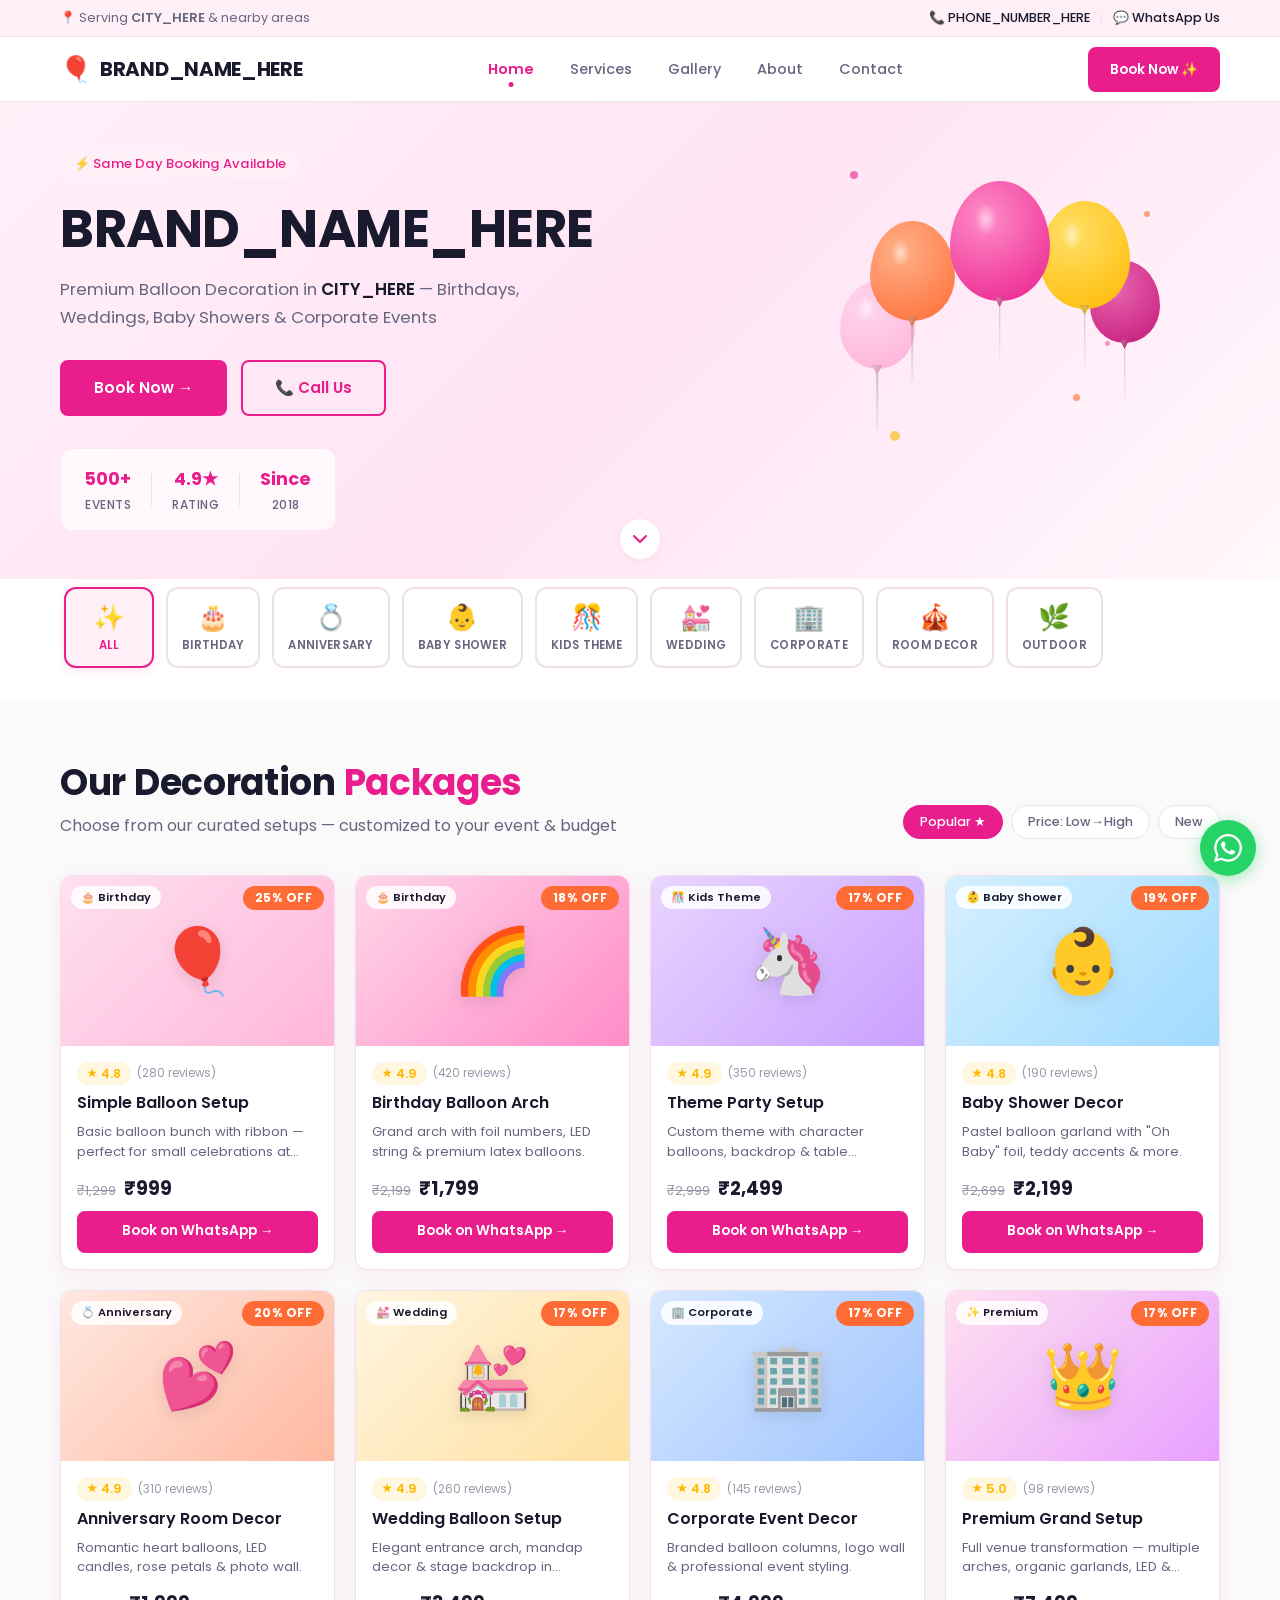
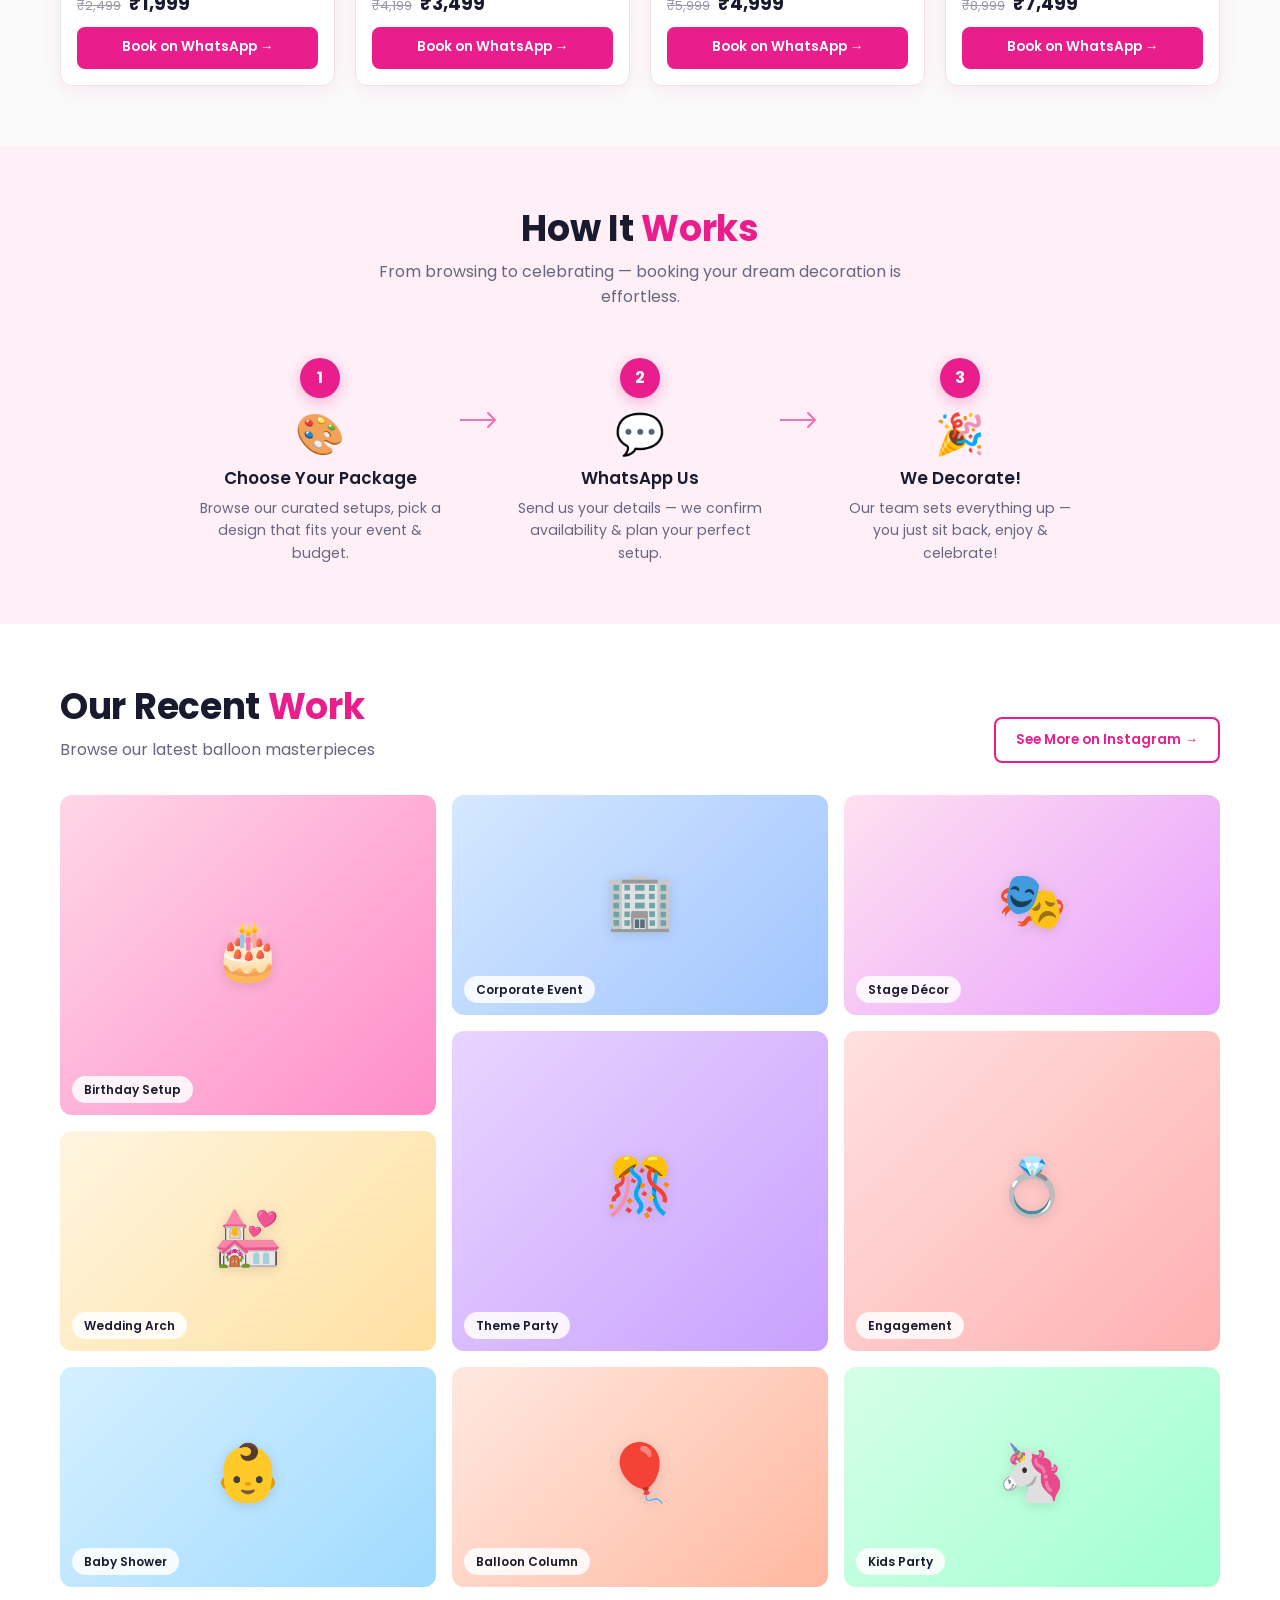
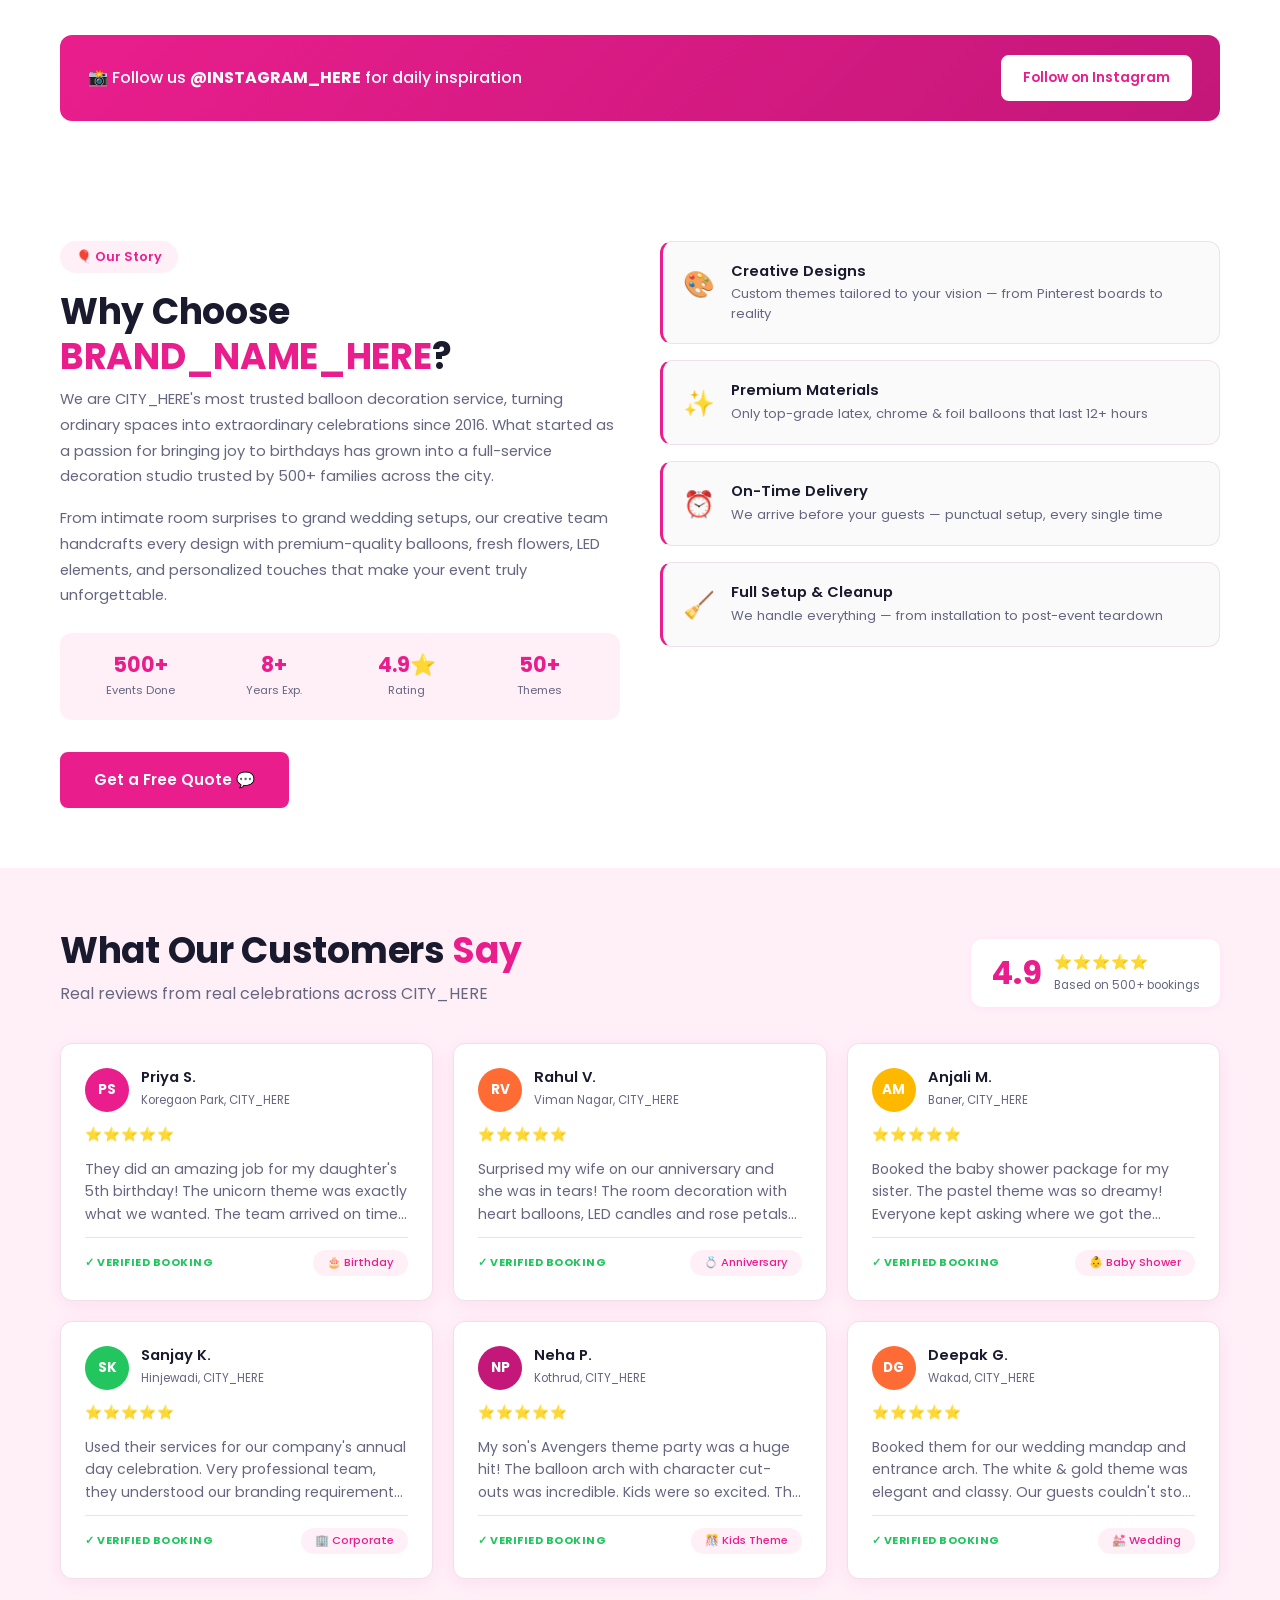
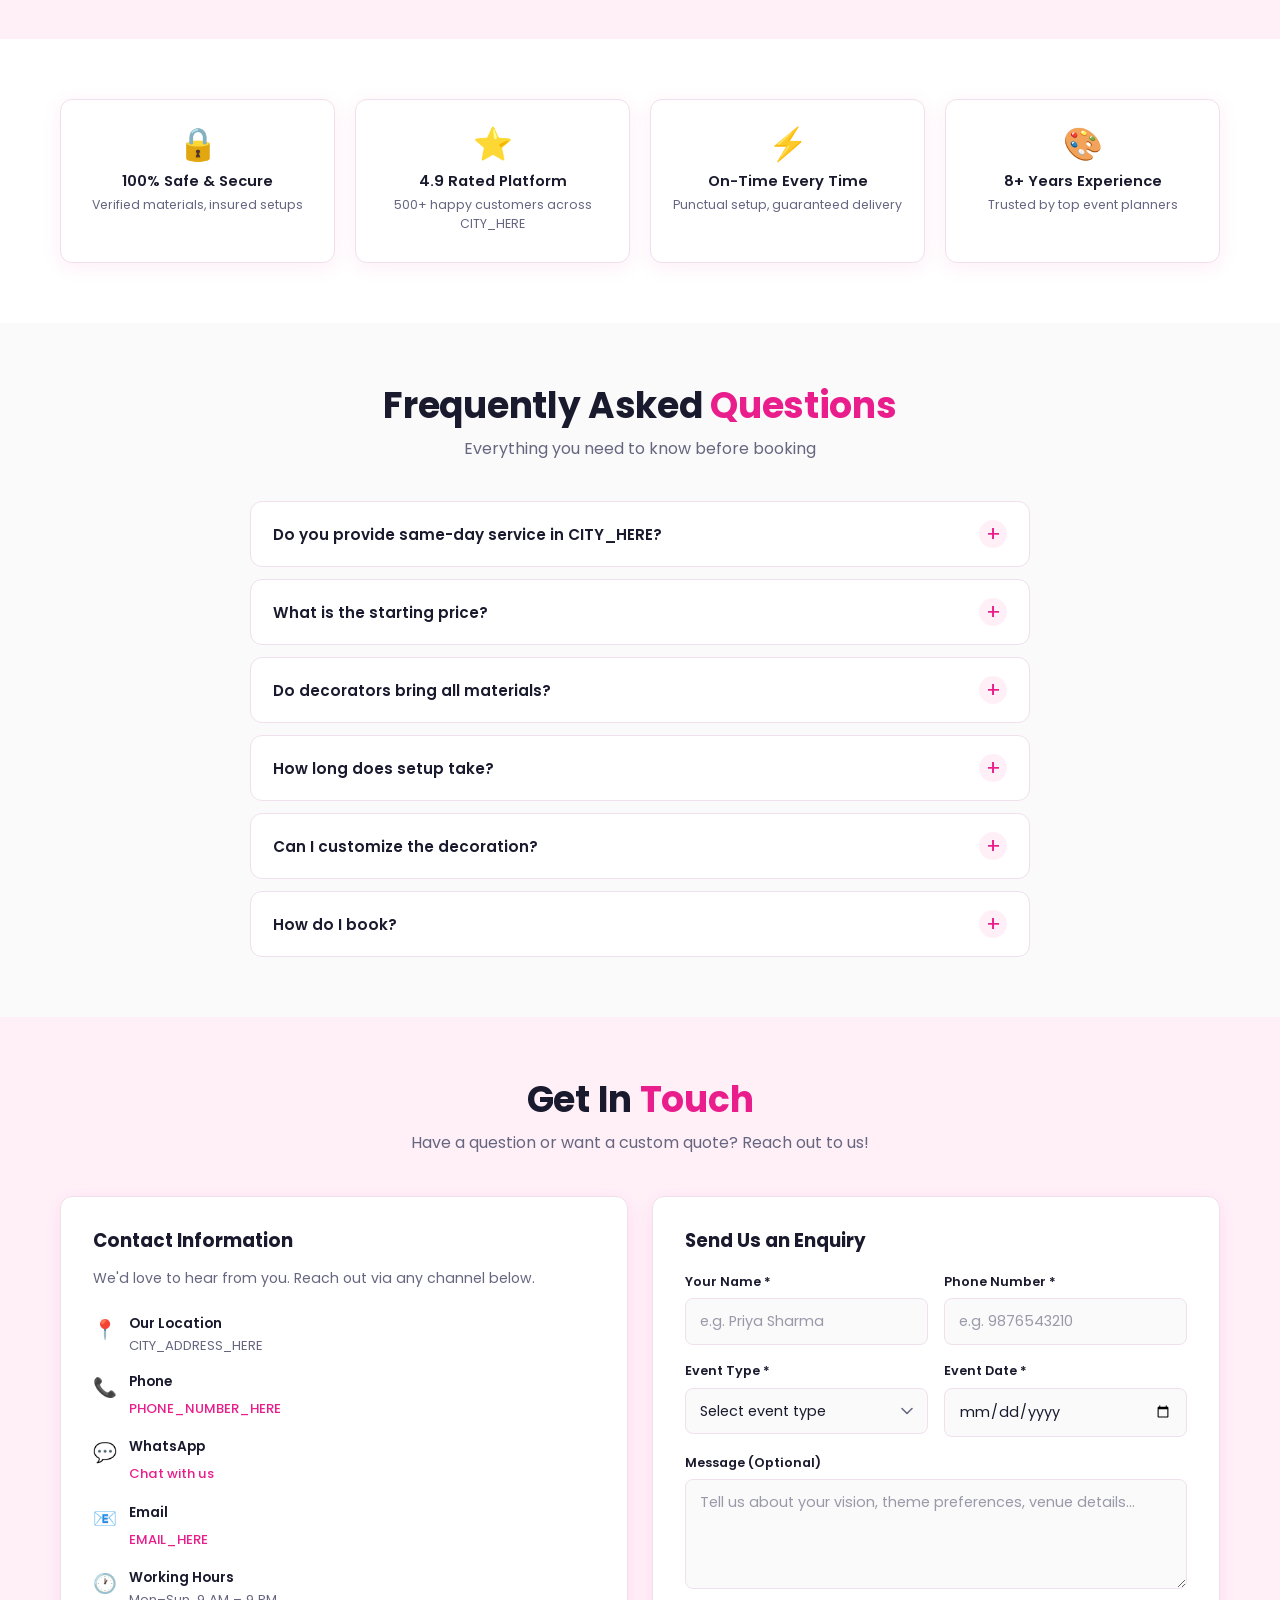
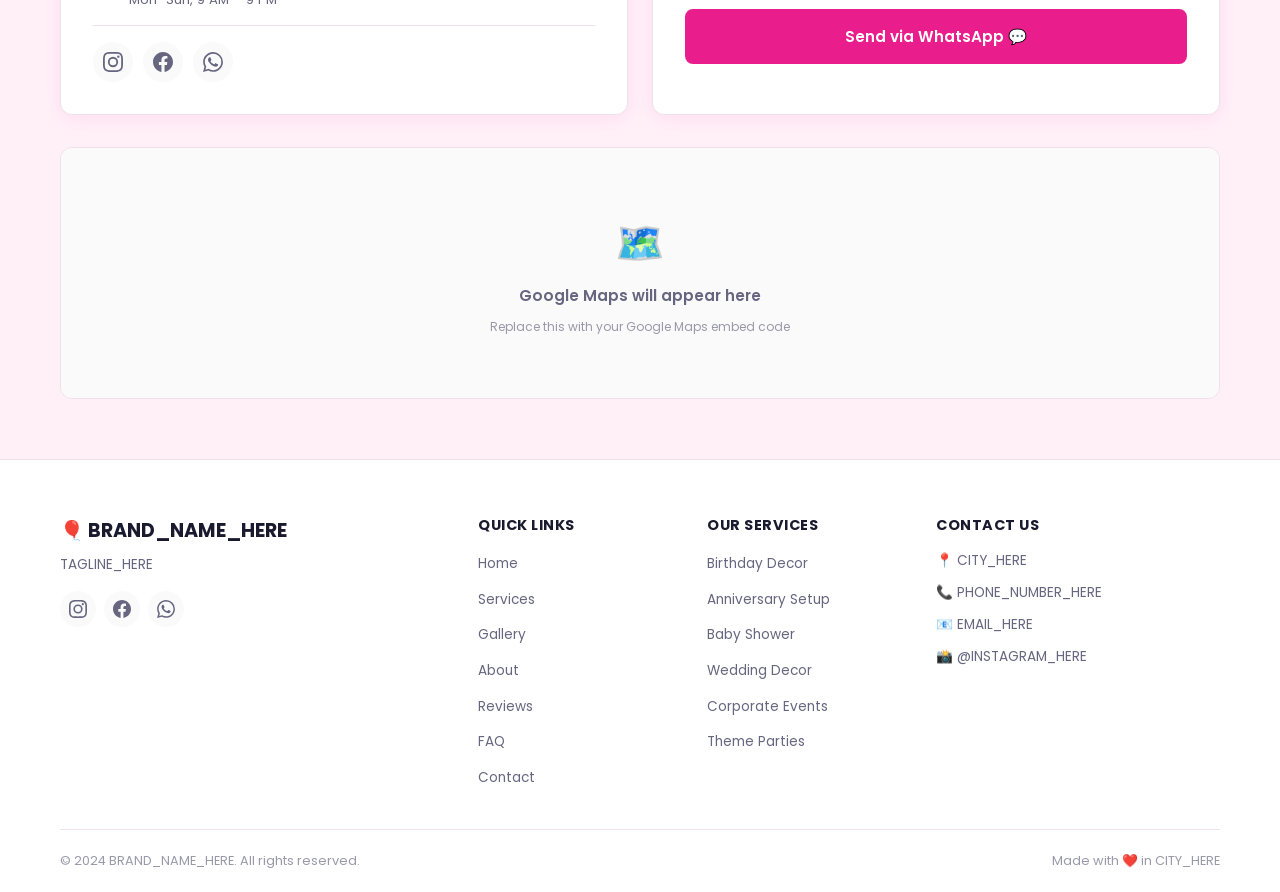
==== index.html @ 87bb4ef2 "initial phase completed" ====
<!DOCTYPE html>
<html lang="en">
<head>
  <meta charset="UTF-8">
  <meta name="viewport" content="width=device-width, initial-scale=1.0">
  <meta http-equiv="X-UA-Compatible" content="IE=edge">

  <!-- SEO Meta -->
  <!-- CLIENT REPLACE: Update brand name, city, and tagline below -->
  <title>Balloon Decoration in CITY_HERE | BRAND_NAME_HERE — Starting ₹999</title>
  <meta name="description" content="BRAND_NAME_HERE offers premium balloon decoration in CITY_HERE from just ₹999. Same-day setup for birthdays, weddings, baby showers & corporate events. Book via WhatsApp!">
  <meta name="keywords" content="balloon decoration CITY_HERE, birthday balloon decoration, wedding balloon decor, baby shower balloons, corporate event decoration, balloon arch, balloon garland, party decoration CITY_HERE, same day balloon decoration">
  <meta name="author" content="BRAND_NAME_HERE">
  <meta name="robots" content="index, follow">
  <!-- CLIENT REPLACE: Add your website URL for canonical -->
  <link rel="canonical" href="https://www.example.com/">

  <!-- Open Graph -->
  <meta property="og:title" content="Balloon Decoration in CITY_HERE | BRAND_NAME_HERE — From ₹999">
  <meta property="og:description" content="Premium balloon decoration in CITY_HERE. Same-day setup for birthdays, weddings, baby showers & corporate events. Starting ₹999. Book now!">
  <meta property="og:type" content="website">
  <!-- CLIENT REPLACE: Add your website URL and OG image URL -->
  <meta property="og:url" content="https://www.example.com/">
  <meta property="og:image" content="https://www.example.com/images/og-banner.jpg">
  <meta property="og:locale" content="en_IN">
  <meta property="og:site_name" content="BRAND_NAME_HERE">

  <!-- Twitter Card -->
  <meta name="twitter:card" content="summary_large_image">
  <meta name="twitter:title" content="Balloon Decoration in CITY_HERE | BRAND_NAME_HERE">
  <meta name="twitter:description" content="Premium balloon decoration from ₹999. Same-day setup in CITY_HERE. Book via WhatsApp!">
  <!-- CLIENT REPLACE: Add your OG image URL -->
  <meta name="twitter:image" content="https://www.example.com/images/og-banner.jpg">

  <!-- Favicon (Balloon emoji fallback) -->
  <!-- CLIENT REPLACE: Replace with your actual favicon file -->
  <link rel="icon" href="data:image/svg+xml,<svg xmlns='http://www.w3.org/2000/svg' viewBox='0 0 100 100'><text y='.9em' font-size='90'>🎈</text></svg>">

  <!-- JSON-LD Structured Data — LocalBusiness -->
  <!-- CLIENT REPLACE: Update all business details below -->
  <script type="application/ld+json">
  {
    "@context": "https://schema.org",
    "@type": "LocalBusiness",
    "name": "BRAND_NAME_HERE",
    "description": "Premium balloon decoration services in CITY_HERE for birthdays, weddings, baby showers, corporate events and more.",
    "url": "https://www.example.com/",
    "telephone": "PHONE_NUMBER_HERE",
    "email": "EMAIL_HERE",
    "address": {
      "@type": "PostalAddress",
      "addressLocality": "CITY_HERE",
      "addressCountry": "IN"
    },
    "priceRange": "₹999 - ₹8,999",
    "openingHours": "Mo-Su 09:00-21:00",
    "aggregateRating": {
      "@type": "AggregateRating",
      "ratingValue": "4.9",
      "reviewCount": "500"
    },
    "sameAs": [
      "https://instagram.com/INSTAGRAM_HERE"
    ]
  }
  </script>

  <!-- Google Fonts: Poppins 400, 500, 600, 700 (with font-display: swap) -->
  <link rel="preconnect" href="https://fonts.googleapis.com">
  <link rel="preconnect" href="https://fonts.gstatic.com" crossorigin>
  <link href="https://fonts.googleapis.com/css2?family=Poppins:wght@400;500;600;700&display=swap" rel="stylesheet">

  <!-- Critical Above-the-Fold CSS (inlined for performance) -->
  <style>
    /* Page Loader */
    .page-loader{position:fixed;inset:0;z-index:99999;display:flex;flex-direction:column;align-items:center;justify-content:center;background:#fff;transition:opacity .5s ease,visibility .5s ease}
    .page-loader.hidden{opacity:0;visibility:hidden}
    .page-loader__icon{font-size:3rem;animation:loaderBounce 0.6s ease infinite alternate}
    .page-loader__text{font-family:'Poppins',sans-serif;font-size:.9rem;color:#666680;margin-top:12px}
    @keyframes loaderBounce{0%{transform:translateY(0)}100%{transform:translateY(-12px)}}

    /* Critical: Navbar + Hero (prevent layout shift) */
    body{margin:0;font-family:'Poppins',sans-serif;background:#FAFAFA;color:#1A1A2E}
    .top-bar{background:#FFF0F8;padding:8px 0;font-size:.78rem}
    .navbar{position:sticky;top:0;z-index:1000;background:#fff;border-bottom:1px solid #F0E0EB}
    .container{max-width:1200px;margin:0 auto;padding-left:20px;padding-right:20px}

    /* Keyboard focus outline */
    :focus-visible{outline:2px solid #E91E8C;outline-offset:2px;border-radius:4px}
  </style>

  <!-- Stylesheets -->
  <link rel="stylesheet" href="css/style.css">
  <link rel="stylesheet" href="css/animations.css">
</head>
<body>

  <!-- Page Loader -->
  <div class="page-loader" id="page-loader" aria-hidden="true">
    <div class="page-loader__icon">🎈</div>
    <div class="page-loader__text">Loading...</div>
  </div>

  <!-- ============ TOP BAR ============ -->
  <!-- CLIENT REPLACE: Update city name below -->
  <div id="top-bar" class="top-bar">
    <div class="container top-bar__inner">
      <div class="top-bar__left">
        <span class="top-bar__item">📍 Serving <strong>CITY_HERE</strong> &amp; nearby areas</span>
      </div>
      <div class="top-bar__right">
        <a href="tel:PHONE_NUMBER_HERE" class="top-bar__item top-bar__link">
          📞 PHONE_NUMBER_HERE
        </a>
        <span class="top-bar__divider">|</span>
        <a href="https://wa.me/PHONE_NUMBER_HERE?text=Hi!%20I'd%20like%20to%20book%20a%20decoration." class="top-bar__item top-bar__link" target="_blank" rel="noopener">
          💬 WhatsApp Us
        </a>
      </div>
    </div>
  </div>

  <!-- ============ NAVBAR ============ -->
  <nav id="navbar" class="navbar">
    <div class="container navbar__inner">
      <!-- Logo -->
      <a href="#hero-banner" class="navbar__logo">
        <span class="navbar__logo-icon">🎈</span>
        <span class="navbar__logo-text">BRAND_NAME_HERE</span>
      </a>

      <!-- Nav Links (center) -->
      <ul class="navbar__menu" id="navbar-menu">
        <li><a href="#hero-banner" class="navbar__link active">Home</a></li>
        <li><a href="#services-grid" class="navbar__link">Services</a></li>
        <li><a href="#gallery" class="navbar__link">Gallery</a></li>
        <li><a href="#about" class="navbar__link">About</a></li>
        <li><a href="#contact" class="navbar__link">Contact</a></li>
        <!-- Mobile-only CTA inside menu -->
        <li class="navbar__menu-cta">
          <a href="https://wa.me/PHONE_NUMBER_HERE?text=Hi!%20I'd%20like%20to%20book%20a%20decoration." class="btn-primary btn-sm" target="_blank" rel="noopener">
            Book Now ✨
          </a>
        </li>
      </ul>

      <!-- Desktop CTA -->
      <a href="https://wa.me/PHONE_NUMBER_HERE?text=Hi!%20I'd%20like%20to%20book%20a%20decoration." class="navbar__cta btn-primary btn-sm" target="_blank" rel="noopener">
        Book Now ✨
      </a>

      <!-- Hamburger (mobile) -->
      <button class="navbar__hamburger" id="navbar-hamburger" aria-label="Toggle navigation menu" aria-expanded="false">
        <span class="hamburger__line"></span>
        <span class="hamburger__line"></span>
        <span class="hamburger__line"></span>
      </button>
    </div>
  </nav>

  <!-- ============ HERO BANNER ============ -->
  <section id="hero-banner" class="hero">
    <div class="container hero__inner">
      <!-- Left Content (60%) -->
      <div class="hero__content reveal">
        <span class="hero__tag tag-pill">⚡ Same Day Booking Available</span>

        <h1 class="hero__title">
          BRAND_NAME_HERE
        </h1>
        <p class="hero__subtitle">
          Premium Balloon Decoration in <strong>CITY_HERE</strong> — Birthdays, Weddings, Baby Showers &amp; Corporate Events
        </p>

        <div class="hero__buttons">
          <a href="https://wa.me/PHONE_NUMBER_HERE?text=Hi!%20I'd%20like%20to%20book%20a%20decoration." class="btn-primary" target="_blank" rel="noopener">
            Book Now →
          </a>
          <a href="tel:PHONE_NUMBER_HERE" class="btn-outline">
            📞 Call Us
          </a>
        </div>

        <div class="hero__stats">
          <div class="hero__stat">
            <span class="hero__stat-number">500+</span>
            <span class="hero__stat-label">Events</span>
          </div>
          <div class="hero__stat-divider"></div>
          <div class="hero__stat">
            <span class="hero__stat-number">4.9★</span>
            <span class="hero__stat-label">Rating</span>
          </div>
          <div class="hero__stat-divider"></div>
          <div class="hero__stat">
            <span class="hero__stat-number">Since</span>
            <span class="hero__stat-label">2018</span>
          </div>
        </div>
      </div>

      <!-- Right Visual (40%) — Decorative Balloon Cluster -->
      <div class="hero__visual reveal" data-delay="200">
        <div class="balloon-cluster">
          <div class="balloon balloon--pink">
            <div class="balloon__string"></div>
          </div>
          <div class="balloon balloon--orange">
            <div class="balloon__string"></div>
          </div>
          <div class="balloon balloon--gold">
            <div class="balloon__string"></div>
          </div>
          <div class="balloon balloon--light">
            <div class="balloon__string"></div>
          </div>
          <div class="balloon balloon--magenta">
            <div class="balloon__string"></div>
          </div>
          <!-- Decorative confetti dots -->
          <div class="confetti confetti--1"></div>
          <div class="confetti confetti--2"></div>
          <div class="confetti confetti--3"></div>
          <div class="confetti confetti--4"></div>
          <div class="confetti confetti--5"></div>
        </div>
      </div>
    </div>

    <!-- Scroll indicator -->
    <a href="#category-icons" class="hero__scroll-arrow anim-bounce" aria-label="Scroll down">
      <svg width="24" height="24" viewBox="0 0 24 24" fill="none" stroke="var(--primary)" stroke-width="2" stroke-linecap="round" stroke-linejoin="round">
        <polyline points="6 9 12 15 18 9"></polyline>
      </svg>
    </a>
  </section>

  <!-- ============ CATEGORY ICONS ============ -->
  <section id="category-icons" class="categories section-pad">
    <div class="container">
      <div class="categories__scroll" id="category-scroll">
        <button class="category-pill active" data-category="all">
          <span class="category-pill__emoji">✨</span>
          <span class="category-pill__label">All</span>
        </button>
        <button class="category-pill" data-category="birthday">
          <span class="category-pill__emoji">🎂</span>
          <span class="category-pill__label">Birthday</span>
        </button>
        <button class="category-pill" data-category="anniversary">
          <span class="category-pill__emoji">💍</span>
          <span class="category-pill__label">Anniversary</span>
        </button>
        <button class="category-pill" data-category="baby-shower">
          <span class="category-pill__emoji">👶</span>
          <span class="category-pill__label">Baby Shower</span>
        </button>
        <button class="category-pill" data-category="kids-theme">
          <span class="category-pill__emoji">🎊</span>
          <span class="category-pill__label">Kids Theme</span>
        </button>
        <button class="category-pill" data-category="wedding">
          <span class="category-pill__emoji">💒</span>
          <span class="category-pill__label">Wedding</span>
        </button>
        <button class="category-pill" data-category="corporate">
          <span class="category-pill__emoji">🏢</span>
          <span class="category-pill__label">Corporate</span>
        </button>
        <button class="category-pill" data-category="room-decor">
          <span class="category-pill__emoji">🎪</span>
          <span class="category-pill__label">Room Decor</span>
        </button>
        <button class="category-pill" data-category="outdoor">
          <span class="category-pill__emoji">🌿</span>
          <span class="category-pill__label">Outdoor</span>
        </button>
      </div>
    </div>
  </section>

  <!-- ============ SERVICES GRID ============ -->
  <section id="services-grid" class="services section-pad">
    <div class="container">
      <!-- Section Header + Sort -->
      <div class="services__header reveal">
        <div class="services__header-text">
          <h2 class="section-title">Our Decoration <span>Packages</span></h2>
          <p class="section-subtitle">Choose from our curated setups — customized to your event &amp; budget</p>
        </div>
        <div class="services__sort" id="sort-pills">
          <button class="sort-pill active" data-sort="popular">Popular ★</button>
          <button class="sort-pill" data-sort="price-low">Price: Low→High</button>
          <button class="sort-pill" data-sort="new">New</button>
        </div>
      </div>

      <!-- Service Cards Grid -->
      <div class="services__grid" id="services-grid-container">

        <!-- Card 1: Simple Balloon Setup -->
        <div class="service-card card reveal" data-category="birthday room-decor" data-price="999" data-popular="3" data-new="false">
          <div class="service-card__img" style="background: linear-gradient(135deg, #FFE0F0, #FFB6D9);">
            <span class="service-card__category-label">🎂 Birthday</span>
            <span class="badge-discount">25% OFF</span>
            <div class="service-card__img-icon">🎈</div>
          </div>
          <div class="service-card__body">
            <div class="service-card__rating">
              <span class="badge-rating">4.8</span>
              <span class="service-card__reviews">(280 reviews)</span>
            </div>
            <h3 class="service-card__title">Simple Balloon Setup</h3>
            <p class="service-card__desc">Basic balloon bunch with ribbon — perfect for small celebrations at home.</p>
            <div class="service-card__pricing">
              <span class="service-card__price-old">₹1,299</span>
              <span class="service-card__price">₹999</span>
            </div>
            <button class="btn-primary btn-sm service-card__cta" data-package="Simple Balloon Setup" onclick="bookOnWhatsApp(this)">
              Book on WhatsApp →
            </button>
          </div>
        </div>

        <!-- Card 2: Birthday Balloon Arch -->
        <div class="service-card card reveal" data-delay="100" data-category="birthday kids-theme" data-price="1799" data-popular="1" data-new="false">
          <div class="service-card__img" style="background: linear-gradient(135deg, #FFD6E8, #FF8CC8);">
            <span class="service-card__category-label">🎂 Birthday</span>
            <span class="badge-discount">18% OFF</span>
            <div class="service-card__img-icon">🌈</div>
          </div>
          <div class="service-card__body">
            <div class="service-card__rating">
              <span class="badge-rating">4.9</span>
              <span class="service-card__reviews">(420 reviews)</span>
            </div>
            <h3 class="service-card__title">Birthday Balloon Arch</h3>
            <p class="service-card__desc">Grand arch with foil numbers, LED string &amp; premium latex balloons.</p>
            <div class="service-card__pricing">
              <span class="service-card__price-old">₹2,199</span>
              <span class="service-card__price">₹1,799</span>
            </div>
            <button class="btn-primary btn-sm service-card__cta" data-package="Birthday Balloon Arch" onclick="bookOnWhatsApp(this)">
              Book on WhatsApp →
            </button>
          </div>
        </div>

        <!-- Card 3: Theme Party Setup -->
        <div class="service-card card reveal" data-delay="200" data-category="kids-theme birthday" data-price="2499" data-popular="2" data-new="true">
          <div class="service-card__img" style="background: linear-gradient(135deg, #E8D5FF, #C9A0FF);">
            <span class="service-card__category-label">🎊 Kids Theme</span>
            <span class="badge-discount">17% OFF</span>
            <div class="service-card__img-icon">🦄</div>
          </div>
          <div class="service-card__body">
            <div class="service-card__rating">
              <span class="badge-rating">4.9</span>
              <span class="service-card__reviews">(350 reviews)</span>
            </div>
            <h3 class="service-card__title">Theme Party Setup</h3>
            <p class="service-card__desc">Custom theme with character balloons, backdrop &amp; table centerpieces.</p>
            <div class="service-card__pricing">
              <span class="service-card__price-old">₹2,999</span>
              <span class="service-card__price">₹2,499</span>
            </div>
            <button class="btn-primary btn-sm service-card__cta" data-package="Theme Party Setup" onclick="bookOnWhatsApp(this)">
              Book on WhatsApp →
            </button>
          </div>
        </div>

        <!-- Card 4: Baby Shower Decor -->
        <div class="service-card card reveal" data-delay="300" data-category="baby-shower" data-price="2199" data-popular="5" data-new="false">
          <div class="service-card__img" style="background: linear-gradient(135deg, #D5F0FF, #A0DAFF);">
            <span class="service-card__category-label">👶 Baby Shower</span>
            <span class="badge-discount">19% OFF</span>
            <div class="service-card__img-icon">👶</div>
          </div>
          <div class="service-card__body">
            <div class="service-card__rating">
              <span class="badge-rating">4.8</span>
              <span class="service-card__reviews">(190 reviews)</span>
            </div>
            <h3 class="service-card__title">Baby Shower Decor</h3>
            <p class="service-card__desc">Pastel balloon garland with "Oh Baby" foil, teddy accents &amp; more.</p>
            <div class="service-card__pricing">
              <span class="service-card__price-old">₹2,699</span>
              <span class="service-card__price">₹2,199</span>
            </div>
            <button class="btn-primary btn-sm service-card__cta" data-package="Baby Shower Decor" onclick="bookOnWhatsApp(this)">
              Book on WhatsApp →
            </button>
          </div>
        </div>

        <!-- Card 5: Anniversary Room Decor -->
        <div class="service-card card reveal" data-category="anniversary room-decor" data-price="1999" data-popular="4" data-new="false">
          <div class="service-card__img" style="background: linear-gradient(135deg, #FFE8E0, #FFB8A0);">
            <span class="service-card__category-label">💍 Anniversary</span>
            <span class="badge-discount">20% OFF</span>
            <div class="service-card__img-icon">💕</div>
          </div>
          <div class="service-card__body">
            <div class="service-card__rating">
              <span class="badge-rating">4.9</span>
              <span class="service-card__reviews">(310 reviews)</span>
            </div>
            <h3 class="service-card__title">Anniversary Room Decor</h3>
            <p class="service-card__desc">Romantic heart balloons, LED candles, rose petals &amp; photo wall.</p>
            <div class="service-card__pricing">
              <span class="service-card__price-old">₹2,499</span>
              <span class="service-card__price">₹1,999</span>
            </div>
            <button class="btn-primary btn-sm service-card__cta" data-package="Anniversary Room Decor" onclick="bookOnWhatsApp(this)">
              Book on WhatsApp →
            </button>
          </div>
        </div>

        <!-- Card 6: Wedding Balloon Setup -->
        <div class="service-card card reveal" data-delay="100" data-category="wedding outdoor" data-price="3499" data-popular="6" data-new="true">
          <div class="service-card__img" style="background: linear-gradient(135deg, #FFF5E0, #FFE0A0);">
            <span class="service-card__category-label">💒 Wedding</span>
            <span class="badge-discount">17% OFF</span>
            <div class="service-card__img-icon">💒</div>
          </div>
          <div class="service-card__body">
            <div class="service-card__rating">
              <span class="badge-rating">4.9</span>
              <span class="service-card__reviews">(260 reviews)</span>
            </div>
            <h3 class="service-card__title">Wedding Balloon Setup</h3>
            <p class="service-card__desc">Elegant entrance arch, mandap decor &amp; stage backdrop in premium colors.</p>
            <div class="service-card__pricing">
              <span class="service-card__price-old">₹4,199</span>
              <span class="service-card__price">₹3,499</span>
            </div>
            <button class="btn-primary btn-sm service-card__cta" data-package="Wedding Balloon Setup" onclick="bookOnWhatsApp(this)">
              Book on WhatsApp →
            </button>
          </div>
        </div>

        <!-- Card 7: Corporate Event Decor -->
        <div class="service-card card reveal" data-delay="200" data-category="corporate outdoor" data-price="4999" data-popular="7" data-new="false">
          <div class="service-card__img" style="background: linear-gradient(135deg, #D5E8FF, #A0C4FF);">
            <span class="service-card__category-label">🏢 Corporate</span>
            <span class="badge-discount">17% OFF</span>
            <div class="service-card__img-icon">🏢</div>
          </div>
          <div class="service-card__body">
            <div class="service-card__rating">
              <span class="badge-rating">4.8</span>
              <span class="service-card__reviews">(145 reviews)</span>
            </div>
            <h3 class="service-card__title">Corporate Event Decor</h3>
            <p class="service-card__desc">Branded balloon columns, logo wall &amp; professional event styling.</p>
            <div class="service-card__pricing">
              <span class="service-card__price-old">₹5,999</span>
              <span class="service-card__price">₹4,999</span>
            </div>
            <button class="btn-primary btn-sm service-card__cta" data-package="Corporate Event Decor" onclick="bookOnWhatsApp(this)">
              Book on WhatsApp →
            </button>
          </div>
        </div>

        <!-- Card 8: Premium Grand Setup -->
        <div class="service-card card reveal" data-delay="300" data-category="wedding corporate outdoor" data-price="7499" data-popular="8" data-new="true">
          <div class="service-card__img" style="background: linear-gradient(135deg, #FFE0F0, #E8A0FF);">
            <span class="service-card__category-label">✨ Premium</span>
            <span class="badge-discount">17% OFF</span>
            <div class="service-card__img-icon">👑</div>
          </div>
          <div class="service-card__body">
            <div class="service-card__rating">
              <span class="badge-rating">5.0</span>
              <span class="service-card__reviews">(98 reviews)</span>
            </div>
            <h3 class="service-card__title">Premium Grand Setup</h3>
            <p class="service-card__desc">Full venue transformation — multiple arches, organic garlands, LED &amp; flowers.</p>
            <div class="service-card__pricing">
              <span class="service-card__price-old">₹8,999</span>
              <span class="service-card__price">₹7,499</span>
            </div>
            <button class="btn-primary btn-sm service-card__cta" data-package="Premium Grand Setup" onclick="bookOnWhatsApp(this)">
              Book on WhatsApp →
            </button>
          </div>
        </div>

      </div>
    </div>
  </section>

  <!-- ============ HOW IT WORKS ============ -->
  <section id="how-it-works" class="hiw section-pad">
    <div class="container">
      <div class="hiw__header reveal">
        <h2 class="section-title" style="text-align:center;">How It <span>Works</span></h2>
        <p class="section-subtitle" style="text-align:center;margin:0 auto;">From browsing to celebrating — booking your dream decoration is effortless.</p>
      </div>

      <div class="hiw__steps">
        <!-- Step 1 -->
        <div class="hiw__step reveal" data-delay="100">
          <div class="hiw__step-number">1</div>
          <div class="hiw__step-icon">🎨</div>
          <h3 class="hiw__step-title">Choose Your Package</h3>
          <p class="hiw__step-desc">Browse our curated setups, pick a design that fits your event &amp; budget.</p>
        </div>

        <!-- Arrow -->
        <div class="hiw__arrow" aria-hidden="true">
          <svg width="40" height="20" viewBox="0 0 40 20" fill="none">
            <path d="M0 10H35M35 10L28 3M35 10L28 17" stroke="var(--primary)" stroke-width="2" stroke-linecap="round" stroke-linejoin="round"/>
          </svg>
        </div>

        <!-- Step 2 -->
        <div class="hiw__step reveal" data-delay="200">
          <div class="hiw__step-number">2</div>
          <div class="hiw__step-icon">💬</div>
          <h3 class="hiw__step-title">WhatsApp Us</h3>
          <p class="hiw__step-desc">Send us your details — we confirm availability &amp; plan your perfect setup.</p>
        </div>

        <!-- Arrow -->
        <div class="hiw__arrow" aria-hidden="true">
          <svg width="40" height="20" viewBox="0 0 40 20" fill="none">
            <path d="M0 10H35M35 10L28 3M35 10L28 17" stroke="var(--primary)" stroke-width="2" stroke-linecap="round" stroke-linejoin="round"/>
          </svg>
        </div>

        <!-- Step 3 -->
        <div class="hiw__step reveal" data-delay="300">
          <div class="hiw__step-number">3</div>
          <div class="hiw__step-icon">🎉</div>
          <h3 class="hiw__step-title">We Decorate!</h3>
          <p class="hiw__step-desc">Our team sets everything up — you just sit back, enjoy &amp; celebrate!</p>
        </div>
      </div>
    </div>
  </section>

  <!-- ============ GALLERY ============ -->
  <section id="gallery" class="gallery section-pad">
    <div class="container">
      <!-- Header -->
      <div class="gallery__header reveal">
        <div class="gallery__header-text">
          <h2 class="section-title">Our Recent <span>Work</span></h2>
          <p class="section-subtitle">Browse our latest balloon masterpieces</p>
        </div>
        <a href="https://instagram.com/INSTAGRAM_HERE" class="gallery__insta-link btn-outline btn-sm" target="_blank" rel="noopener">
          See More on Instagram →
        </a>
      </div>

      <!-- Masonry Grid -->
      <div class="gallery__grid">
        <div class="gallery__card gallery__card--tall reveal" data-label="Birthday Setup" onclick="openLightbox(this)" style="background: linear-gradient(135deg, #FFD6E8, #FF8CC8);">
          <div class="gallery__card-icon">🎂</div>
          <span class="gallery__card-label">Birthday Setup</span>
          <div class="gallery__card-overlay">
            <span>📸 View</span>
          </div>
        </div>

        <div class="gallery__card reveal" data-delay="100" data-label="Wedding Arch" onclick="openLightbox(this)" style="background: linear-gradient(135deg, #FFF5E0, #FFE0A0);">
          <div class="gallery__card-icon">💒</div>
          <span class="gallery__card-label">Wedding Arch</span>
          <div class="gallery__card-overlay">
            <span>📸 View</span>
          </div>
        </div>

        <div class="gallery__card reveal" data-delay="200" data-label="Baby Shower" onclick="openLightbox(this)" style="background: linear-gradient(135deg, #D5F0FF, #A0DAFF);">
          <div class="gallery__card-icon">👶</div>
          <span class="gallery__card-label">Baby Shower</span>
          <div class="gallery__card-overlay">
            <span>📸 View</span>
          </div>
        </div>

        <div class="gallery__card reveal" data-label="Corporate Event" onclick="openLightbox(this)" style="background: linear-gradient(135deg, #D5E8FF, #A0C4FF);">
          <div class="gallery__card-icon">🏢</div>
          <span class="gallery__card-label">Corporate Event</span>
          <div class="gallery__card-overlay">
            <span>📸 View</span>
          </div>
        </div>

        <div class="gallery__card gallery__card--tall reveal" data-delay="100" data-label="Theme Party" onclick="openLightbox(this)" style="background: linear-gradient(135deg, #E8D5FF, #C9A0FF);">
          <div class="gallery__card-icon">🎊</div>
          <span class="gallery__card-label">Theme Party</span>
          <div class="gallery__card-overlay">
            <span>📸 View</span>
          </div>
        </div>

        <div class="gallery__card reveal" data-delay="200" data-label="Balloon Column" onclick="openLightbox(this)" style="background: linear-gradient(135deg, #FFE8E0, #FFB8A0);">
          <div class="gallery__card-icon">🎈</div>
          <span class="gallery__card-label">Balloon Column</span>
          <div class="gallery__card-overlay">
            <span>📸 View</span>
          </div>
        </div>

        <div class="gallery__card reveal" data-label="Stage Décor" onclick="openLightbox(this)" style="background: linear-gradient(135deg, #FFE0F0, #E8A0FF);">
          <div class="gallery__card-icon">🎭</div>
          <span class="gallery__card-label">Stage Décor</span>
          <div class="gallery__card-overlay">
            <span>📸 View</span>
          </div>
        </div>

        <div class="gallery__card gallery__card--tall reveal" data-delay="100" data-label="Engagement" onclick="openLightbox(this)" style="background: linear-gradient(135deg, #FFE0E0, #FFB0B0);">
          <div class="gallery__card-icon">💍</div>
          <span class="gallery__card-label">Engagement</span>
          <div class="gallery__card-overlay">
            <span>📸 View</span>
          </div>
        </div>

        <div class="gallery__card reveal" data-delay="200" data-label="Kids Party" onclick="openLightbox(this)" style="background: linear-gradient(135deg, #D5FFE8, #A0FFD0);">
          <div class="gallery__card-icon">🦄</div>
          <span class="gallery__card-label">Kids Party</span>
          <div class="gallery__card-overlay">
            <span>📸 View</span>
          </div>
        </div>
      </div>

      <!-- Instagram CTA Banner -->
      <div class="gallery__cta-banner reveal">
        <div class="gallery__cta-text">
          <span>📸</span> Follow us <strong>@INSTAGRAM_HERE</strong> for daily inspiration
        </div>
        <a href="https://instagram.com/INSTAGRAM_HERE" class="btn-primary btn-sm" target="_blank" rel="noopener">
          Follow on Instagram
        </a>
      </div>
    </div>
  </section>

  <!-- ============ LIGHTBOX ============ -->
  <div class="lightbox" id="lightbox" aria-hidden="true">
    <div class="lightbox__backdrop" onclick="closeLightbox()"></div>
    <div class="lightbox__content" id="lightbox-content">
      <button class="lightbox__close" onclick="closeLightbox()" aria-label="Close lightbox">✕</button>
      <div class="lightbox__card" id="lightbox-card"></div>
      <div class="lightbox__label" id="lightbox-label"></div>
    </div>
  </div>

  <!-- ============ ABOUT US ============ -->
  <section id="about" class="about section-pad">
    <div class="container">
      <div class="about__grid">
        <!-- Left: Story -->
        <div class="about__content reveal">
          <span class="about__badge">🎈 Our Story</span>
          <!-- CLIENT REPLACE: Update brand name and city below -->
          <h2 class="section-title">Why Choose <span>BRAND_NAME_HERE</span>?</h2>
          <p class="about__text">We are CITY_HERE's most trusted balloon decoration service, turning ordinary spaces into extraordinary celebrations since 2016. What started as a passion for bringing joy to birthdays has grown into a full-service decoration studio trusted by 500+ families across the city.</p>
          <p class="about__text">From intimate room surprises to grand wedding setups, our creative team handcrafts every design with premium-quality balloons, fresh flowers, LED elements, and personalized touches that make your event truly unforgettable.</p>

          <!-- Stats Row -->
          <div class="about__stats">
            <div class="about__stat">
              <span class="about__stat-number">500+</span>
              <span class="about__stat-label">Events Done</span>
            </div>
            <div class="about__stat">
              <span class="about__stat-number">8+</span>
              <span class="about__stat-label">Years Exp.</span>
            </div>
            <div class="about__stat">
              <span class="about__stat-number">4.9⭐</span>
              <span class="about__stat-label">Rating</span>
            </div>
            <div class="about__stat">
              <span class="about__stat-number">50+</span>
              <span class="about__stat-label">Themes</span>
            </div>
          </div>

          <a href="#contact" class="btn-primary about__cta">
            Get a Free Quote 💬
          </a>
        </div>

        <!-- Right: Feature Cards -->
        <div class="about__features reveal" data-delay="150">
          <div class="about__feature-card">
            <span class="about__feature-icon">🎨</span>
            <div>
              <h4 class="about__feature-title">Creative Designs</h4>
              <p class="about__feature-desc">Custom themes tailored to your vision — from Pinterest boards to reality</p>
            </div>
          </div>

          <div class="about__feature-card">
            <span class="about__feature-icon">✨</span>
            <div>
              <h4 class="about__feature-title">Premium Materials</h4>
              <p class="about__feature-desc">Only top-grade latex, chrome & foil balloons that last 12+ hours</p>
            </div>
          </div>

          <div class="about__feature-card">
            <span class="about__feature-icon">⏰</span>
            <div>
              <h4 class="about__feature-title">On-Time Delivery</h4>
              <p class="about__feature-desc">We arrive before your guests — punctual setup, every single time</p>
            </div>
          </div>

          <div class="about__feature-card">
            <span class="about__feature-icon">🧹</span>
            <div>
              <h4 class="about__feature-title">Full Setup & Cleanup</h4>
              <p class="about__feature-desc">We handle everything — from installation to post-event teardown</p>
            </div>
          </div>
        </div>
      </div>
    </div>
  </section>

  <!-- ============ TESTIMONIALS ============ -->
  <section id="testimonials" class="testimonials section-pad">
    <div class="container">
      <div class="testimonials__header reveal">
        <div class="testimonials__header-text">
          <h2 class="section-title">What Our Customers <span>Say</span></h2>
          <p class="section-subtitle">Real reviews from real celebrations across CITY_HERE</p>
        </div>
        <div class="testimonials__overall">
          <span class="testimonials__overall-score">4.9</span>
          <div class="testimonials__overall-detail">
            <span class="testimonials__stars">⭐⭐⭐⭐⭐</span>
            <span class="testimonials__count">Based on 500+ bookings</span>
          </div>
        </div>
      </div>

      <div class="testimonials__grid">
        <!-- Review 1 -->
        <div class="testimonial-card card reveal">
          <div class="testimonial-card__top">
            <div class="testimonial-card__avatar" style="background:#E91E8C;">PS</div>
            <div class="testimonial-card__info">
              <h4 class="testimonial-card__name">Priya S.</h4>
              <span class="testimonial-card__area">Koregaon Park, CITY_HERE</span>
            </div>
          </div>
          <div class="testimonial-card__stars">⭐⭐⭐⭐⭐</div>
          <p class="testimonial-card__text">They did an amazing job for my daughter's 5th birthday! The unicorn theme was exactly what we wanted. The team arrived on time and the setup was magical. Highly recommended!</p>
          <div class="testimonial-card__footer">
            <span class="testimonial-card__verified">✓ VERIFIED BOOKING</span>
            <span class="testimonial-card__event tag-pill">🎂 Birthday</span>
          </div>
        </div>

        <!-- Review 2 -->
        <div class="testimonial-card card reveal" data-delay="100">
          <div class="testimonial-card__top">
            <div class="testimonial-card__avatar" style="background:#FF6B35;">RV</div>
            <div class="testimonial-card__info">
              <h4 class="testimonial-card__name">Rahul V.</h4>
              <span class="testimonial-card__area">Viman Nagar, CITY_HERE</span>
            </div>
          </div>
          <div class="testimonial-card__stars">⭐⭐⭐⭐⭐</div>
          <p class="testimonial-card__text">Surprised my wife on our anniversary and she was in tears! The room decoration with heart balloons, LED candles and rose petals was absolutely beautiful. Worth every rupee.</p>
          <div class="testimonial-card__footer">
            <span class="testimonial-card__verified">✓ VERIFIED BOOKING</span>
            <span class="testimonial-card__event tag-pill">💍 Anniversary</span>
          </div>
        </div>

        <!-- Review 3 -->
        <div class="testimonial-card card reveal" data-delay="200">
          <div class="testimonial-card__top">
            <div class="testimonial-card__avatar" style="background:#FFB800;">AM</div>
            <div class="testimonial-card__info">
              <h4 class="testimonial-card__name">Anjali M.</h4>
              <span class="testimonial-card__area">Baner, CITY_HERE</span>
            </div>
          </div>
          <div class="testimonial-card__stars">⭐⭐⭐⭐⭐</div>
          <p class="testimonial-card__text">Booked the baby shower package for my sister. The pastel theme was so dreamy! Everyone kept asking where we got the decoration from. Will definitely book again for future events.</p>
          <div class="testimonial-card__footer">
            <span class="testimonial-card__verified">✓ VERIFIED BOOKING</span>
            <span class="testimonial-card__event tag-pill">👶 Baby Shower</span>
          </div>
        </div>

        <!-- Review 4 -->
        <div class="testimonial-card card reveal">
          <div class="testimonial-card__top">
            <div class="testimonial-card__avatar" style="background:#22C55E;">SK</div>
            <div class="testimonial-card__info">
              <h4 class="testimonial-card__name">Sanjay K.</h4>
              <span class="testimonial-card__area">Hinjewadi, CITY_HERE</span>
            </div>
          </div>
          <div class="testimonial-card__stars">⭐⭐⭐⭐⭐</div>
          <p class="testimonial-card__text">Used their services for our company's annual day celebration. Very professional team, they understood our branding requirements perfectly. The balloon columns at the entrance were stunning!</p>
          <div class="testimonial-card__footer">
            <span class="testimonial-card__verified">✓ VERIFIED BOOKING</span>
            <span class="testimonial-card__event tag-pill">🏢 Corporate</span>
          </div>
        </div>

        <!-- Review 5 -->
        <div class="testimonial-card card reveal" data-delay="100">
          <div class="testimonial-card__top">
            <div class="testimonial-card__avatar" style="background:#C4177A;">NP</div>
            <div class="testimonial-card__info">
              <h4 class="testimonial-card__name">Neha P.</h4>
              <span class="testimonial-card__area">Kothrud, CITY_HERE</span>
            </div>
          </div>
          <div class="testimonial-card__stars">⭐⭐⭐⭐⭐</div>
          <p class="testimonial-card__text">My son's Avengers theme party was a huge hit! The balloon arch with character cut-outs was incredible. Kids were so excited. The team even cleaned up everything after the party. Amazing service!</p>
          <div class="testimonial-card__footer">
            <span class="testimonial-card__verified">✓ VERIFIED BOOKING</span>
            <span class="testimonial-card__event tag-pill">🎊 Kids Theme</span>
          </div>
        </div>

        <!-- Review 6 -->
        <div class="testimonial-card card reveal" data-delay="200">
          <div class="testimonial-card__top">
            <div class="testimonial-card__avatar" style="background:#FF6B35;">DG</div>
            <div class="testimonial-card__info">
              <h4 class="testimonial-card__name">Deepak G.</h4>
              <span class="testimonial-card__area">Wakad, CITY_HERE</span>
            </div>
          </div>
          <div class="testimonial-card__stars">⭐⭐⭐⭐⭐</div>
          <p class="testimonial-card__text">Booked them for our wedding mandap and entrance arch. The white &amp; gold theme was elegant and classy. Our guests couldn't stop taking photos. Best decision we made for the wedding decor!</p>
          <div class="testimonial-card__footer">
            <span class="testimonial-card__verified">✓ VERIFIED BOOKING</span>
            <span class="testimonial-card__event tag-pill">💒 Wedding</span>
          </div>
        </div>
      </div>
    </div>
  </section>

  <!-- ============ TRUST BADGES ============ -->
  <section id="trust-badges" class="trust section-pad">
    <div class="container">
      <div class="trust__grid">
        <div class="trust__badge card reveal">
          <div class="trust__badge-icon">🔒</div>
          <h4 class="trust__badge-title">100% Safe & Secure</h4>
          <p class="trust__badge-desc">Verified materials, insured setups</p>
        </div>
        <div class="trust__badge card reveal" data-delay="100">
          <div class="trust__badge-icon">⭐</div>
          <h4 class="trust__badge-title">4.9 Rated Platform</h4>
          <p class="trust__badge-desc">500+ happy customers across CITY_HERE</p>
        </div>
        <div class="trust__badge card reveal" data-delay="200">
          <div class="trust__badge-icon">⚡</div>
          <h4 class="trust__badge-title">On-Time Every Time</h4>
          <p class="trust__badge-desc">Punctual setup, guaranteed delivery</p>
        </div>
        <div class="trust__badge card reveal" data-delay="300">
          <div class="trust__badge-icon">🎨</div>
          <h4 class="trust__badge-title">8+ Years Experience</h4>
          <p class="trust__badge-desc">Trusted by top event planners</p>
        </div>
      </div>
    </div>
  </section>

  <!-- ============ FAQ ============ -->
  <section id="faq" class="faq section-pad">
    <div class="container">
      <div class="faq__header reveal">
        <h2 class="section-title" style="text-align:center;">Frequently Asked <span>Questions</span></h2>
        <p class="section-subtitle" style="text-align:center;margin:0 auto;">Everything you need to know before booking</p>
      </div>

      <div class="faq__list" id="faq-list">
        <!-- Q1 -->
        <div class="faq__item reveal">
          <button class="faq__question" aria-expanded="false">
            <span>Do you provide same-day service in CITY_HERE?</span>
            <span class="faq__icon">+</span>
          </button>
          <div class="faq__answer">
            <div class="faq__answer-inner">
              <p>Yes! We offer same-day decoration services across CITY_HERE and nearby areas. If you book before 12 PM, we can usually set up by evening on the same day. However, for best results and to ensure availability of your preferred design, we recommend booking at least 1–2 days in advance.</p>
            </div>
          </div>
        </div>

        <!-- Q2 -->
        <div class="faq__item reveal" data-delay="100">
          <button class="faq__question" aria-expanded="false">
            <span>What is the starting price?</span>
            <span class="faq__icon">+</span>
          </button>
          <div class="faq__answer">
            <div class="faq__answer-inner">
              <p>Our packages start from just ₹999 for a simple balloon setup. Most popular birthday and anniversary packages range from ₹1,799 to ₹3,499. For large events like weddings and corporate functions, we offer custom quotes based on your venue size and requirements. All prices include setup, materials, and cleanup.</p>
            </div>
          </div>
        </div>

        <!-- Q3 -->
        <div class="faq__item reveal" data-delay="200">
          <button class="faq__question" aria-expanded="false">
            <span>Do decorators bring all materials?</span>
            <span class="faq__icon">+</span>
          </button>
          <div class="faq__answer">
            <div class="faq__answer-inner">
              <p>Absolutely! Our team comes fully equipped with everything needed — premium quality balloons, foils, ribbons, LED lights, tapes, stands, and all accessories. You don't need to arrange anything. Just give us access to the venue, and we'll handle the rest from start to finish.</p>
            </div>
          </div>
        </div>

        <!-- Q4 -->
        <div class="faq__item reveal">
          <button class="faq__question" aria-expanded="false">
            <span>How long does setup take?</span>
            <span class="faq__icon">+</span>
          </button>
          <div class="faq__answer">
            <div class="faq__answer-inner">
              <p>Setup time depends on the package size. A basic balloon setup takes about 30–45 minutes. Medium setups like birthday arches take 1–1.5 hours. Grand venue decorations for weddings and corporate events can take 2–4 hours. We always arrive well before your event starts so everything is picture-perfect when guests arrive.</p>
            </div>
          </div>
        </div>

        <!-- Q5 -->
        <div class="faq__item reveal" data-delay="100">
          <button class="faq__question" aria-expanded="false">
            <span>Can I customize the decoration?</span>
            <span class="faq__icon">+</span>
          </button>
          <div class="faq__answer">
            <div class="faq__answer-inner">
              <p>Of course! Customization is our specialty. You can choose specific colors, themes, add name foils, number balloons, LED neon signs, flower combinations — anything you envision. Just share your ideas, a Pinterest board, or reference images on WhatsApp, and our team will create a custom design for you within hours.</p>
            </div>
          </div>
        </div>

        <!-- Q6 -->
        <div class="faq__item reveal" data-delay="200">
          <button class="faq__question" aria-expanded="false">
            <span>How do I book?</span>
            <span class="faq__icon">+</span>
          </button>
          <div class="faq__answer">
            <div class="faq__answer-inner">
              <p>Booking is super easy! Simply click any "Book on WhatsApp" button on this page, or message us directly at PHONE_NUMBER_HERE. Share your event date, venue location in CITY_HERE, preferred theme, and budget. We'll send you a custom quote within 30 minutes. A 50% advance via UPI (GPay/PhonePe) confirms your booking — remaining payment on the day of setup.</p>
            </div>
          </div>
        </div>
      </div>
    </div>
  </section>

  <!-- ============ CONTACT ============ -->
  <section id="contact" class="contact section-pad">
    <div class="container">
      <div class="contact__header reveal">
        <h2 class="section-title" style="text-align:center;">Get In <span>Touch</span></h2>
        <p class="section-subtitle" style="text-align:center;margin:0 auto;">Have a question or want a custom quote? Reach out to us!</p>
      </div>

      <div class="contact__grid">
        <!-- Left: Contact Info -->
        <div class="contact__info card reveal">
          <h3 class="contact__info-title">Contact Information</h3>
          <p class="contact__info-subtitle">We'd love to hear from you. Reach out via any channel below.</p>

          <div class="contact__info-list">
            <div class="contact__info-item">
              <span class="contact__info-icon">📍</span>
              <div>
                <strong>Our Location</strong>
                <!-- CLIENT REPLACE: Add your full address below -->
                <p>CITY_ADDRESS_HERE</p>
              </div>
            </div>

            <div class="contact__info-item">
              <span class="contact__info-icon">📞</span>
              <div>
                <strong>Phone</strong>
                <a href="tel:PHONE_NUMBER_HERE" class="contact__info-link">PHONE_NUMBER_HERE</a>
              </div>
            </div>

            <div class="contact__info-item">
              <span class="contact__info-icon">💬</span>
              <div>
                <strong>WhatsApp</strong>
                <a href="https://wa.me/PHONE_NUMBER_HERE?text=Hi!%20I%20have%20a%20query%20about%20decoration." class="contact__info-link" target="_blank" rel="noopener">Chat with us</a>
              </div>
            </div>

            <div class="contact__info-item">
              <span class="contact__info-icon">📧</span>
              <div>
                <strong>Email</strong>
                <a href="mailto:EMAIL_HERE" class="contact__info-link">EMAIL_HERE</a>
              </div>
            </div>

            <div class="contact__info-item">
              <span class="contact__info-icon">🕐</span>
              <div>
                <strong>Working Hours</strong>
                <p>Mon–Sun, 9 AM – 9 PM</p>
              </div>
            </div>
          </div>

          <div class="contact__info-social">
            <!-- Instagram -->
            <a href="https://instagram.com/INSTAGRAM_HERE" target="_blank" rel="noopener" class="contact__social-link" aria-label="Instagram">
              <svg width="20" height="20" viewBox="0 0 24 24" fill="currentColor"><path d="M12 2.163c3.204 0 3.584.012 4.85.07 3.252.148 4.771 1.691 4.919 4.919.058 1.265.069 1.645.069 4.849 0 3.205-.012 3.584-.069 4.849-.149 3.225-1.664 4.771-4.919 4.919-1.266.058-1.644.07-4.85.07-3.204 0-3.584-.012-4.849-.07-3.26-.149-4.771-1.699-4.919-4.92-.058-1.265-.07-1.644-.07-4.849 0-3.204.013-3.583.07-4.849.149-3.227 1.664-4.771 4.919-4.919 1.266-.057 1.645-.069 4.849-.069zM12 0C8.741 0 8.333.014 7.053.072 2.695.272.273 2.69.073 7.052.014 8.333 0 8.741 0 12c0 3.259.014 3.668.072 4.948.2 4.358 2.618 6.78 6.98 6.98C8.333 23.986 8.741 24 12 24c3.259 0 3.668-.014 4.948-.072 4.354-.2 6.782-2.618 6.979-6.98.059-1.28.073-1.689.073-4.948 0-3.259-.014-3.667-.072-4.947-.196-4.354-2.617-6.78-6.979-6.98C15.668.014 15.259 0 12 0zm0 5.838a6.162 6.162 0 100 12.324 6.162 6.162 0 000-12.324zM12 16a4 4 0 110-8 4 4 0 010 8zm6.406-11.845a1.44 1.44 0 100 2.881 1.44 1.44 0 000-2.881z"/></svg>
            </a>
            <!-- Facebook -->
            <a href="#" class="contact__social-link" aria-label="Facebook">
              <svg width="20" height="20" viewBox="0 0 24 24" fill="currentColor"><path d="M24 12.073c0-6.627-5.373-12-12-12s-12 5.373-12 12c0 5.99 4.388 10.954 10.125 11.854v-8.385H7.078v-3.47h3.047V9.43c0-3.007 1.792-4.669 4.533-4.669 1.312 0 2.686.235 2.686.235v2.953H15.83c-1.491 0-1.956.925-1.956 1.874v2.25h3.328l-.532 3.47h-2.796v8.385C19.612 23.027 24 18.062 24 12.073z"/></svg>
            </a>
            <!-- WhatsApp -->
            <a href="https://wa.me/PHONE_NUMBER_HERE?text=Hi!%20I%20have%20a%20query." target="_blank" rel="noopener" class="contact__social-link contact__social-link--wa" aria-label="WhatsApp">
              <svg width="20" height="20" viewBox="0 0 24 24" fill="currentColor"><path d="M17.472 14.382c-.297-.149-1.758-.867-2.03-.967-.273-.099-.471-.148-.67.15-.197.297-.767.966-.94 1.164-.173.199-.347.223-.644.075-.297-.15-1.255-.463-2.39-1.475-.883-.788-1.48-1.761-1.653-2.059-.173-.297-.018-.458.13-.606.134-.133.298-.347.446-.52.149-.174.198-.298.298-.497.099-.198.05-.371-.025-.52-.075-.149-.669-1.612-.916-2.207-.242-.579-.487-.5-.669-.51-.173-.008-.371-.01-.57-.01-.198 0-.52.074-.792.372-.272.297-1.04 1.016-1.04 2.479 0 1.462 1.065 2.875 1.213 3.074.149.198 2.096 3.2 5.077 4.487.709.306 1.262.489 1.694.625.712.227 1.36.195 1.871.118.571-.085 1.758-.719 2.006-1.413.248-.694.248-1.289.173-1.413-.074-.124-.272-.198-.57-.347m-5.421 7.403h-.004a9.87 9.87 0 01-5.031-1.378l-.361-.214-3.741.982.998-3.648-.235-.374a9.86 9.86 0 01-1.51-5.26c.001-5.45 4.436-9.884 9.888-9.884 2.64 0 5.122 1.03 6.988 2.898a9.825 9.825 0 012.893 6.994c-.003 5.45-4.437 9.884-9.885 9.884m8.413-18.297A11.815 11.815 0 0012.05 0C5.495 0 .16 5.335.157 11.892c0 2.096.547 4.142 1.588 5.945L.057 24l6.305-1.654a11.882 11.882 0 005.683 1.448h.005c6.554 0 11.89-5.335 11.893-11.893a11.821 11.821 0 00-3.48-8.413z"/></svg>
            </a>
          </div>
        </div>

        <!-- Right: Enquiry Form -->
        <div class="contact__form-wrap card reveal" data-delay="100">
          <h3 class="contact__form-title">Send Us an Enquiry</h3>
          <form class="contact__form" id="contact-form" novalidate>
            <div class="form-group">
              <label for="cf-name" class="form-label">Your Name *</label>
              <input type="text" id="cf-name" name="name" class="form-input" placeholder="e.g. Priya Sharma" required>
            </div>

            <div class="form-group">
              <label for="cf-phone" class="form-label">Phone Number *</label>
              <input type="tel" id="cf-phone" name="phone" class="form-input" placeholder="e.g. 9876543210" required>
            </div>

            <div class="form-group">
              <label for="cf-event" class="form-label">Event Type *</label>
              <select id="cf-event" name="event" class="form-input form-select" required>
                <option value="" disabled selected>Select event type</option>
                <option value="Birthday">🎂 Birthday</option>
                <option value="Anniversary">💍 Anniversary</option>
                <option value="Baby Shower">👶 Baby Shower</option>
                <option value="Kids Theme Party">🎊 Kids Theme Party</option>
                <option value="Wedding">💒 Wedding</option>
                <option value="Corporate Event">🏢 Corporate Event</option>
                <option value="Room Decoration">🎪 Room Decoration</option>
                <option value="Other">✨ Other</option>
              </select>
            </div>

            <div class="form-group">
              <label for="cf-date" class="form-label">Event Date *</label>
              <input type="date" id="cf-date" name="date" class="form-input" required>
            </div>

            <div class="form-group form-group--full">
              <label for="cf-message" class="form-label">Message (Optional)</label>
              <textarea id="cf-message" name="message" class="form-input form-textarea" placeholder="Tell us about your vision, theme preferences, venue details..." rows="4"></textarea>
            </div>

            <button type="submit" class="btn-primary contact__form-submit" id="cf-submit">
              Send via WhatsApp 💬
            </button>
          </form>
        </div>
      </div>

      <!-- Map Placeholder -->
      <div class="contact__map reveal">
        <div class="contact__map-inner">
          <!-- CLIENT REPLACE: Paste your Google Maps embed <iframe> below and delete the placeholder div -->
          <!-- CLIENT: PASTE GOOGLE MAPS EMBED <iframe> HERE -->
          <div class="contact__map-placeholder">
            <span class="contact__map-placeholder-icon">🗺️</span>
            <p>Google Maps will appear here</p>
            <span class="contact__map-placeholder-hint">Replace this with your Google Maps embed code</span>
          </div>
        </div>
      </div>
    </div>
  </section>

  <!-- ============ FOOTER ============ -->
  <footer id="footer" class="footer">
    <div class="container">
      <div class="footer__grid">
        <!-- Col 1: Brand -->
        <!-- CLIENT REPLACE: Update brand name and tagline below -->
        <div class="footer__col">
          <a href="#hero-banner" class="footer__logo">🎈 BRAND_NAME_HERE</a>
          <p class="footer__tagline">TAGLINE_HERE</p>
          <div class="footer__social">
            <a href="https://instagram.com/INSTAGRAM_HERE" target="_blank" rel="noopener" class="footer__social-link" aria-label="Instagram">
              <svg width="18" height="18" viewBox="0 0 24 24" fill="currentColor"><path d="M12 2.163c3.204 0 3.584.012 4.85.07 3.252.148 4.771 1.691 4.919 4.919.058 1.265.069 1.645.069 4.849 0 3.205-.012 3.584-.069 4.849-.149 3.225-1.664 4.771-4.919 4.919-1.266.058-1.644.07-4.85.07-3.204 0-3.584-.012-4.849-.07-3.26-.149-4.771-1.699-4.919-4.92-.058-1.265-.07-1.644-.07-4.849 0-3.204.013-3.583.07-4.849.149-3.227 1.664-4.771 4.919-4.919 1.266-.057 1.645-.069 4.849-.069zM12 0C8.741 0 8.333.014 7.053.072 2.695.272.273 2.69.073 7.052.014 8.333 0 8.741 0 12c0 3.259.014 3.668.072 4.948.2 4.358 2.618 6.78 6.98 6.98C8.333 23.986 8.741 24 12 24c3.259 0 3.668-.014 4.948-.072 4.354-.2 6.782-2.618 6.979-6.98.059-1.28.073-1.689.073-4.948 0-3.259-.014-3.667-.072-4.947-.196-4.354-2.617-6.78-6.979-6.98C15.668.014 15.259 0 12 0zm0 5.838a6.162 6.162 0 100 12.324 6.162 6.162 0 000-12.324zM12 16a4 4 0 110-8 4 4 0 010 8zm6.406-11.845a1.44 1.44 0 100 2.881 1.44 1.44 0 000-2.881z"/></svg>
            </a>
            <a href="#" class="footer__social-link" aria-label="Facebook">
              <svg width="18" height="18" viewBox="0 0 24 24" fill="currentColor"><path d="M24 12.073c0-6.627-5.373-12-12-12s-12 5.373-12 12c0 5.99 4.388 10.954 10.125 11.854v-8.385H7.078v-3.47h3.047V9.43c0-3.007 1.792-4.669 4.533-4.669 1.312 0 2.686.235 2.686.235v2.953H15.83c-1.491 0-1.956.925-1.956 1.874v2.25h3.328l-.532 3.47h-2.796v8.385C19.612 23.027 24 18.062 24 12.073z"/></svg>
            </a>
            <a href="https://wa.me/PHONE_NUMBER_HERE" target="_blank" rel="noopener" class="footer__social-link footer__social-link--wa" aria-label="WhatsApp">
              <svg width="18" height="18" viewBox="0 0 24 24" fill="currentColor"><path d="M17.472 14.382c-.297-.149-1.758-.867-2.03-.967-.273-.099-.471-.148-.67.15-.197.297-.767.966-.94 1.164-.173.199-.347.223-.644.075-.297-.15-1.255-.463-2.39-1.475-.883-.788-1.48-1.761-1.653-2.059-.173-.297-.018-.458.13-.606.134-.133.298-.347.446-.52.149-.174.198-.298.298-.497.099-.198.05-.371-.025-.52-.075-.149-.669-1.612-.916-2.207-.242-.579-.487-.5-.669-.51-.173-.008-.371-.01-.57-.01-.198 0-.52.074-.792.372-.272.297-1.04 1.016-1.04 2.479 0 1.462 1.065 2.875 1.213 3.074.149.198 2.096 3.2 5.077 4.487.709.306 1.262.489 1.694.625.712.227 1.36.195 1.871.118.571-.085 1.758-.719 2.006-1.413.248-.694.248-1.289.173-1.413-.074-.124-.272-.198-.57-.347m-5.421 7.403h-.004a9.87 9.87 0 01-5.031-1.378l-.361-.214-3.741.982.998-3.648-.235-.374a9.86 9.86 0 01-1.51-5.26c.001-5.45 4.436-9.884 9.888-9.884 2.64 0 5.122 1.03 6.988 2.898a9.825 9.825 0 012.893 6.994c-.003 5.45-4.437 9.884-9.885 9.884m8.413-18.297A11.815 11.815 0 0012.05 0C5.495 0 .16 5.335.157 11.892c0 2.096.547 4.142 1.588 5.945L.057 24l6.305-1.654a11.882 11.882 0 005.683 1.448h.005c6.554 0 11.89-5.335 11.893-11.893a11.821 11.821 0 00-3.48-8.413z"/></svg>
            </a>
          </div>
        </div>

        <!-- Col 2: Quick Links -->
        <div class="footer__col">
          <h4 class="footer__col-title">Quick Links</h4>
          <ul class="footer__links">
            <li><a href="#hero-banner">Home</a></li>
            <li><a href="#services-grid">Services</a></li>
            <li><a href="#gallery">Gallery</a></li>
            <li><a href="#about">About</a></li>
            <li><a href="#testimonials">Reviews</a></li>
            <li><a href="#faq">FAQ</a></li>
            <li><a href="#contact">Contact</a></li>
          </ul>
        </div>

        <!-- Col 3: Services -->
        <div class="footer__col">
          <h4 class="footer__col-title">Our Services</h4>
          <ul class="footer__links">
            <li><a href="#services-grid">Birthday Decor</a></li>
            <li><a href="#services-grid">Anniversary Setup</a></li>
            <li><a href="#services-grid">Baby Shower</a></li>
            <li><a href="#services-grid">Wedding Decor</a></li>
            <li><a href="#services-grid">Corporate Events</a></li>
            <li><a href="#services-grid">Theme Parties</a></li>
          </ul>
        </div>

        <!-- Col 4: Contact -->
        <div class="footer__col">
          <h4 class="footer__col-title">Contact Us</h4>
          <!-- CLIENT REPLACE: Update city, phone, email, Instagram below -->
          <ul class="footer__contact">
            <li>📍 CITY_HERE</li>
            <li><a href="tel:PHONE_NUMBER_HERE">📞 PHONE_NUMBER_HERE</a></li>
            <li><a href="mailto:EMAIL_HERE">📧 EMAIL_HERE</a></li>
            <li><a href="https://instagram.com/INSTAGRAM_HERE" target="_blank" rel="noopener">📸 @INSTAGRAM_HERE</a></li>
          </ul>
        </div>
      </div>

      <!-- Bottom Bar -->
      <div class="footer__bottom">
        <p>&copy; 2024 BRAND_NAME_HERE. All rights reserved.</p>
        <p>Made with ❤️ in CITY_HERE</p>
      </div>
    </div>
  </footer>

  <!-- ============ FLOATING WHATSAPP BUTTON ============ -->
  <a href="https://wa.me/PHONE_NUMBER_HERE?text=Hi!%20I%20have%20a%20query%20about%20decoration."
     class="whatsapp-float"
     id="whatsapp-float"
     target="_blank"
     rel="noopener"
     aria-label="Chat on WhatsApp">
    <svg width="28" height="28" viewBox="0 0 24 24" fill="white"><path d="M17.472 14.382c-.297-.149-1.758-.867-2.03-.967-.273-.099-.471-.148-.67.15-.197.297-.767.966-.94 1.164-.173.199-.347.223-.644.075-.297-.15-1.255-.463-2.39-1.475-.883-.788-1.48-1.761-1.653-2.059-.173-.297-.018-.458.13-.606.134-.133.298-.347.446-.52.149-.174.198-.298.298-.497.099-.198.05-.371-.025-.52-.075-.149-.669-1.612-.916-2.207-.242-.579-.487-.5-.669-.51-.173-.008-.371-.01-.57-.01-.198 0-.52.074-.792.372-.272.297-1.04 1.016-1.04 2.479 0 1.462 1.065 2.875 1.213 3.074.149.198 2.096 3.2 5.077 4.487.709.306 1.262.489 1.694.625.712.227 1.36.195 1.871.118.571-.085 1.758-.719 2.006-1.413.248-.694.248-1.289.173-1.413-.074-.124-.272-.198-.57-.347m-5.421 7.403h-.004a9.87 9.87 0 01-5.031-1.378l-.361-.214-3.741.982.998-3.648-.235-.374a9.86 9.86 0 01-1.51-5.26c.001-5.45 4.436-9.884 9.888-9.884 2.64 0 5.122 1.03 6.988 2.898a9.825 9.825 0 012.893 6.994c-.003 5.45-4.437 9.884-9.885 9.884m8.413-18.297A11.815 11.815 0 0012.05 0C5.495 0 .16 5.335.157 11.892c0 2.096.547 4.142 1.588 5.945L.057 24l6.305-1.654a11.882 11.882 0 005.683 1.448h.005c6.554 0 11.89-5.335 11.893-11.893a11.821 11.821 0 00-3.48-8.413z"/></svg>
    <span class="whatsapp-float__tooltip">Chat with us!</span>
  </a>

  <!-- ============ MOBILE STICKY BOTTOM BAR ============ -->
  <div class="mobile-bottom-bar" id="mobile-bottom-bar">
    <a href="tel:PHONE_NUMBER_HERE" class="mobile-bottom-bar__btn mobile-bottom-bar__btn--call">
      📞 Call Us
    </a>
    <a href="https://wa.me/PHONE_NUMBER_HERE?text=Hi!%20I'd%20like%20to%20book%20a%20decoration."
       class="mobile-bottom-bar__btn mobile-bottom-bar__btn--wa"
       target="_blank" rel="noopener">
      💬 WhatsApp
    </a>
  </div>

  <!-- Scripts -->
  <script src="js/main.js"></script>

</body>
</html>
---- css/style.css ----
/* ============================================
   BRAND_NAME_HERE — Master Stylesheet
   Task 1B: CSS Variables + Reset + Utilities
   ============================================
   Palette:
     Primary:       #E91E8C  (hot pink)
     Secondary:     #FF6B35  (orange accent)
     Background:    #FAFAFA  (light grey)
     Section BG:    #FFF0F8  (light pink tint)
     Card / White:  #FFFFFF
     Text Dark:     #1A1A2E
     Text Muted:    #666680
     Border:        #F0E0EB
   Font: Poppins (400 · 500 · 600 · 700)
   Radius: 12px cards · 8px buttons
   ============================================ */


/* ─────────────────────────────────────────────
   1. CSS CUSTOM PROPERTIES
   ───────────────────────────────────────────── */
:root {
  /* Colors */
  --primary:        #E91E8C;
  --primary-dark:   #C4177A;
  --primary-light:  #FF4DA6;
  --secondary:      #FF6B35;
  --secondary-dark: #E55A2B;
  --bg:             #FAFAFA;
  --bg-section:     #FFF0F8;
  --white:          #FFFFFF;
  --text-dark:      #1A1A2E;
  --text-muted:     #666680;
  --text-light:     #9999AA;
  --border:         #F0E0EB;
  --gold:           #FFB800;
  --green:          #22C55E;

  /* Shadows */
  --shadow:         0 4px 20px rgba(233, 30, 140, 0.08);
  --shadow-sm:      0 2px 8px rgba(233, 30, 140, 0.06);
  --shadow-lg:      0 8px 32px rgba(233, 30, 140, 0.12);
  --shadow-hover:   0 8px 28px rgba(233, 30, 140, 0.16);

  /* Radius */
  --radius:         12px;
  --radius-sm:      8px;
  --radius-lg:      16px;
  --radius-full:    9999px;

  /* Font */
  --font:           'Poppins', sans-serif;

  /* Layout */
  --container-max:  1200px;
  --section-pad:    60px;

  /* Transitions */
  --ease-fast:      0.2s ease;
  --ease-base:      0.3s ease;
  --ease-slow:      0.5s ease;
  --ease-spring:    0.4s cubic-bezier(0.34, 1.56, 0.64, 1);
}


/* ─────────────────────────────────────────────
   2. CSS RESET
   ───────────────────────────────────────────── */
*,
*::before,
*::after {
  margin: 0;
  padding: 0;
  box-sizing: border-box;
}

html {
  scroll-behavior: smooth;
  -webkit-text-size-adjust: 100%;
  font-size: 16px;
}

body {
  font-family: var(--font);
  font-weight: 400;
  color: var(--text-dark);
  background-color: var(--white);
  line-height: 1.6;
  -webkit-font-smoothing: antialiased;
  -moz-osx-font-smoothing: grayscale;
  overflow-x: hidden;
}

img,
picture,
video,
svg {
  max-width: 100%;
  height: auto;
  display: block;
}

a {
  text-decoration: none;
  color: inherit;
  transition: color var(--ease-fast);
}

a:hover {
  color: var(--primary);
}

ul,
ol {
  list-style: none;
}

button,
input,
textarea,
select {
  font-family: inherit;
  font-size: inherit;
  color: inherit;
  border: none;
  outline: none;
  background: none;
}

button {
  cursor: pointer;
}

table {
  border-collapse: collapse;
  border-spacing: 0;
}


/* ─────────────────────────────────────────────
   3. BASE TYPOGRAPHY
   ───────────────────────────────────────────── */
h1, h2, h3, h4, h5, h6 {
  font-weight: 700;
  color: var(--text-dark);
  line-height: 1.25;
}

h1 {
  font-size: clamp(2rem, 5vw, 3.25rem);
  letter-spacing: -0.5px;
}

h2 {
  font-size: clamp(1.75rem, 4vw, 2.5rem);
  letter-spacing: -0.3px;
}

h3 {
  font-size: clamp(1.2rem, 3vw, 1.5rem);
}

h4 {
  font-size: 1.125rem;
}

h5 {
  font-size: 1rem;
}

h6 {
  font-size: 0.875rem;
}

p {
  color: var(--text-muted);
  line-height: 1.7;
  font-size: 1rem;
}

strong {
  font-weight: 600;
}

small {
  font-size: 0.8125rem;
}


/* ─────────────────────────────────────────────
   4. LAYOUT UTILITIES
   ───────────────────────────────────────────── */

/* Container — 1200px max, centered */
.container {
  width: 100%;
  max-width: var(--container-max);
  margin-left: auto;
  margin-right: auto;
  padding-left: 20px;
  padding-right: 20px;
}

/* Section Padding — 60px vertical */
.section-pad {
  padding-top: var(--section-pad);
  padding-bottom: var(--section-pad);
}


/* ─────────────────────────────────────────────
   5. SECTION HEADER UTILITIES
   ───────────────────────────────────────────── */

/* Section Title — bold, dark, left-aligned */
.section-title {
  font-size: clamp(1.75rem, 4vw, 2.25rem);
  font-weight: 700;
  color: var(--text-dark);
  text-align: left;
  margin-bottom: 8px;
  line-height: 1.25;
}

/* Pink highlight for title keywords */
.section-title span,
.section-title .highlight {
  color: var(--primary);
}

/* Section Subtitle — muted, smaller */
.section-subtitle {
  font-size: 1rem;
  font-weight: 400;
  color: var(--text-muted);
  text-align: left;
  line-height: 1.6;
  max-width: 560px;
}


/* ─────────────────────────────────────────────
   6. BUTTONS
   ───────────────────────────────────────────── */

/* Shared button base */
.btn-primary,
.btn-outline {
  display: inline-flex;
  align-items: center;
  justify-content: center;
  gap: 8px;
  padding: 14px 32px;
  font-family: var(--font);
  font-size: 0.95rem;
  font-weight: 600;
  border-radius: var(--radius-sm);
  cursor: pointer;
  transition: all var(--ease-base);
  border: 2px solid transparent;
  white-space: nowrap;
}

/* Primary — pink bg, white text */
.btn-primary {
  background: var(--primary);
  color: var(--white);
  border-color: var(--primary);
}

.btn-primary:hover {
  background: var(--primary-dark);
  border-color: var(--primary-dark);
  color: var(--white);
  transform: translateY(-2px);
  box-shadow: 0 6px 24px rgba(233, 30, 140, 0.35);
}

.btn-primary:active {
  transform: translateY(0);
  box-shadow: 0 2px 8px rgba(233, 30, 140, 0.25);
}

/* Outline — pink border, pink text */
.btn-outline {
  background: transparent;
  color: var(--primary);
  border-color: var(--primary);
}

.btn-outline:hover {
  background: var(--primary);
  color: var(--white);
  transform: translateY(-2px);
  box-shadow: 0 6px 24px rgba(233, 30, 140, 0.25);
}

.btn-outline:active {
  transform: translateY(0);
  box-shadow: 0 2px 8px rgba(233, 30, 140, 0.2);
}

/* Small button variant */
.btn-sm {
  padding: 10px 20px;
  font-size: 0.85rem;
}

/* Icon inside button */
.btn-icon {
  font-size: 1.1em;
  line-height: 1;
}


/* ─────────────────────────────────────────────
   7. BADGES & TAGS
   ───────────────────────────────────────────── */

/* Discount Badge — orange pill, white text ("25% OFF") */
.badge-discount {
  display: inline-flex;
  align-items: center;
  gap: 4px;
  padding: 4px 12px;
  background: var(--secondary);
  color: var(--white);
  font-size: 0.75rem;
  font-weight: 700;
  letter-spacing: 0.5px;
  text-transform: uppercase;
  border-radius: var(--radius-full);
  line-height: 1.4;
  white-space: nowrap;
}

/* Rating Badge — gold star + number, small */
.badge-rating {
  display: inline-flex;
  align-items: center;
  gap: 4px;
  padding: 3px 10px;
  background: rgba(255, 184, 0, 0.12);
  color: var(--gold);
  font-size: 0.8rem;
  font-weight: 600;
  border-radius: var(--radius-full);
  line-height: 1.4;
  white-space: nowrap;
}

.badge-rating::before {
  content: '★';
  font-size: 0.85em;
}

/* Tag Pill — light pink bg, pink text, category tag style */
.tag-pill {
  display: inline-flex;
  align-items: center;
  gap: 4px;
  padding: 5px 14px;
  background: var(--bg-section);
  color: var(--primary);
  font-size: 0.8rem;
  font-weight: 500;
  border-radius: var(--radius-full);
  line-height: 1.4;
  white-space: nowrap;
  transition: all var(--ease-fast);
}

.tag-pill:hover {
  background: var(--primary);
  color: var(--white);
}


/* ─────────────────────────────────────────────
   8. CARD BASE
   ───────────────────────────────────────────── */
.card {
  background: var(--white);
  border-radius: var(--radius);
  box-shadow: var(--shadow);
  transition: all var(--ease-base);
  overflow: hidden;
}

.card:hover {
  box-shadow: var(--shadow-hover);
  transform: translateY(-4px);
}


/* ─────────────────────────────────────────────
   9. SCROLL REVEAL ANIMATION
   ───────────────────────────────────────────── */

/* Initial state — hidden, shifted down */
.reveal {
  opacity: 0;
  transform: translateY(20px);
  transition: opacity 0.6s ease, transform 0.6s ease;
}

/* Visible state — triggered by JS */
.reveal.visible {
  opacity: 1;
  transform: translateY(0);
}

/* Stagger delays */
.reveal[data-delay="100"] { transition-delay: 0.1s; }
.reveal[data-delay="200"] { transition-delay: 0.2s; }
.reveal[data-delay="300"] { transition-delay: 0.3s; }
.reveal[data-delay="400"] { transition-delay: 0.4s; }
.reveal[data-delay="500"] { transition-delay: 0.5s; }


/* ─────────────────────────────────────────────
   10. ACCESSIBILITY
   ───────────────────────────────────────────── */

/* Screen-reader only */
.sr-only {
  position: absolute;
  width: 1px;
  height: 1px;
  padding: 0;
  margin: -1px;
  overflow: hidden;
  clip: rect(0, 0, 0, 0);
  white-space: nowrap;
  border: 0;
}

/* Focus ring for keyboard navigation */
:focus-visible {
  outline: 2px solid var(--primary);
  outline-offset: 2px;
}


/* ═══════════════════════════════════════════════
   COMPONENT: TOP BAR
   ═══════════════════════════════════════════════ */
.top-bar {
  background: var(--bg-section);
  border-bottom: 1px solid var(--border);
  padding: 8px 0;
  font-size: 0.8rem;
  color: var(--text-muted);
}

.top-bar__inner {
  display: flex;
  align-items: center;
  justify-content: space-between;
}

.top-bar__left,
.top-bar__right {
  display: flex;
  align-items: center;
  gap: 6px;
}

.top-bar__item {
  white-space: nowrap;
  font-weight: 400;
}

.top-bar__link {
  color: var(--text-dark);
  font-weight: 500;
  transition: color var(--ease-fast);
}

.top-bar__link:hover {
  color: var(--primary);
}

.top-bar__divider {
  color: var(--border);
  font-size: 0.75rem;
  margin: 0 4px;
  user-select: none;
}


/* ═══════════════════════════════════════════════
   COMPONENT: NAVBAR
   ═══════════════════════════════════════════════ */
.navbar {
  background: var(--white);
  border-bottom: 1px solid var(--border);
  padding: 0;
  position: sticky;
  top: 0;
  z-index: 1000;
  transition: box-shadow var(--ease-base);
}

.navbar.scrolled {
  box-shadow: 0 2px 16px rgba(26, 26, 46, 0.08);
}

.navbar__inner {
  display: flex;
  align-items: center;
  justify-content: space-between;
  height: 64px;
}

/* Logo */
.navbar__logo {
  display: flex;
  align-items: center;
  gap: 8px;
  text-decoration: none;
  flex-shrink: 0;
}

.navbar__logo:hover {
  color: var(--text-dark);
}

.navbar__logo-icon {
  font-size: 1.6rem;
  line-height: 1;
}

.navbar__logo-text {
  font-size: 1.25rem;
  font-weight: 700;
  color: var(--text-dark);
  letter-spacing: -0.3px;
}

/* Nav Menu (center) */
.navbar__menu {
  display: flex;
  align-items: center;
  gap: 4px;
  margin: 0;
  padding: 0;
}

.navbar__link {
  position: relative;
  display: block;
  padding: 8px 16px;
  font-size: 0.9rem;
  font-weight: 500;
  color: var(--text-muted);
  border-radius: var(--radius-sm);
  transition: all var(--ease-fast);
  white-space: nowrap;
}

.navbar__link:hover {
  color: var(--primary);
  background: rgba(233, 30, 140, 0.04);
}

/* Active link — pink + underline dot */
.navbar__link.active {
  color: var(--primary);
  font-weight: 600;
}

.navbar__link.active::after {
  content: '';
  position: absolute;
  bottom: 2px;
  left: 50%;
  transform: translateX(-50%);
  width: 5px;
  height: 5px;
  background: var(--primary);
  border-radius: 50%;
}

/* Desktop CTA */
.navbar__cta {
  flex-shrink: 0;
}

/* Mobile CTA inside menu — hidden on desktop */
.navbar__menu-cta {
  display: none;
}

/* Hamburger — hidden on desktop */
.navbar__hamburger {
  display: none;
  flex-direction: column;
  justify-content: center;
  gap: 5px;
  width: 36px;
  height: 36px;
  padding: 6px;
  cursor: pointer;
  border: none;
  background: none;
  z-index: 1010;
}

.hamburger__line {
  display: block;
  width: 100%;
  height: 2.5px;
  background: var(--text-dark);
  border-radius: 2px;
  transition: all var(--ease-base);
  transform-origin: center;
}

/* Hamburger → X when open */
.navbar__hamburger.open .hamburger__line:nth-child(1) {
  transform: translateY(7.5px) rotate(45deg);
}

.navbar__hamburger.open .hamburger__line:nth-child(2) {
  opacity: 0;
  transform: scaleX(0);
}

.navbar__hamburger.open .hamburger__line:nth-child(3) {
  transform: translateY(-7.5px) rotate(-45deg);
}


/* ═══════════════════════════════════════════════
   COMPONENT: HERO BANNER
   ═══════════════════════════════════════════════ */
.hero {
  background: linear-gradient(135deg, #FFF0F8 0%, #FFE4F4 50%, #FFF8FC 100%);
  padding: 0;
  position: relative;
  overflow: hidden;
}

.hero__inner {
  display: flex;
  align-items: center;
  justify-content: space-between;
  gap: 40px;
  min-height: 420px;
  padding-top: 48px;
  padding-bottom: 48px;
}

/* Left Content */
.hero__content {
  flex: 0 0 58%;
  max-width: 58%;
}

.hero__tag {
  margin-bottom: 20px;
  font-size: 0.82rem;
  animation: fadeUp 0.6s ease 0.1s both;
}

.hero__title {
  font-size: clamp(2.2rem, 5vw, 3.25rem);
  font-weight: 700;
  color: var(--text-dark);
  line-height: 1.15;
  margin-bottom: 16px;
  letter-spacing: -0.5px;
}

.hero__subtitle {
  font-size: 1.05rem;
  color: var(--text-muted);
  line-height: 1.7;
  margin-bottom: 28px;
  max-width: 520px;
}

.hero__subtitle strong {
  color: var(--text-dark);
}

/* Hero Buttons */
.hero__buttons {
  display: flex;
  align-items: center;
  gap: 14px;
  margin-bottom: 32px;
  flex-wrap: wrap;
}

/* Hero Stats */
.hero__stats {
  display: flex;
  align-items: center;
  gap: 20px;
  padding: 16px 24px;
  background: rgba(255, 255, 255, 0.7);
  backdrop-filter: blur(8px);
  -webkit-backdrop-filter: blur(8px);
  border-radius: var(--radius);
  border: 1px solid rgba(233, 30, 140, 0.08);
  width: fit-content;
}

.hero__stat {
  display: flex;
  flex-direction: column;
  align-items: center;
  gap: 2px;
}

.hero__stat-number {
  font-size: 1.1rem;
  font-weight: 700;
  color: var(--primary);
}

.hero__stat-label {
  font-size: 0.75rem;
  font-weight: 500;
  color: var(--text-muted);
  text-transform: uppercase;
  letter-spacing: 0.5px;
}

.hero__stat-divider {
  width: 1px;
  height: 32px;
  background: var(--border);
}

/* Right Visual */
.hero__visual {
  flex: 0 0 38%;
  max-width: 38%;
  display: flex;
  align-items: center;
  justify-content: center;
}


/* ═══════════════════════════════════════════════
   DECORATIVE: CSS BALLOON CLUSTER
   ═══════════════════════════════════════════════ */
.balloon-cluster {
  position: relative;
  width: 320px;
  height: 360px;
}

/* Individual Balloon */
.balloon {
  position: absolute;
  border-radius: 50% 50% 50% 50% / 55% 55% 45% 45%;
  /* Slight egg shape */
}

.balloon::before {
  /* Balloon knot */
  content: '';
  position: absolute;
  bottom: -6px;
  left: 50%;
  transform: translateX(-50%);
  width: 10px;
  height: 10px;
  background: inherit;
  clip-path: polygon(50% 100%, 0 0, 100% 0);
  filter: brightness(0.85);
}

.balloon__string {
  position: absolute;
  bottom: -60px;
  left: 50%;
  transform: translateX(-50%);
  width: 1.5px;
  height: 55px;
  background: linear-gradient(to bottom, rgba(150,150,150,0.5), rgba(150,150,150,0.1));
}

/* Balloon sizes & positions */
.balloon--pink {
  width: 100px;
  height: 120px;
  background: radial-gradient(circle at 35% 30%, #FF8CC8, var(--primary));
  top: 20px;
  left: 110px;
  animation: float 4s ease-in-out infinite;
  z-index: 3;
}

.balloon--orange {
  width: 85px;
  height: 100px;
  background: radial-gradient(circle at 35% 30%, #FFB088, var(--secondary));
  top: 60px;
  left: 30px;
  animation: float 4.5s ease-in-out 0.5s infinite;
  z-index: 2;
}

.balloon--gold {
  width: 90px;
  height: 108px;
  background: radial-gradient(circle at 35% 30%, #FFE066, #FFB800);
  top: 40px;
  right: 30px;
  animation: float 3.8s ease-in-out 1s infinite;
  z-index: 2;
}

.balloon--light {
  width: 75px;
  height: 88px;
  background: radial-gradient(circle at 35% 30%, #FFD6EE, #FFB0D8);
  top: 120px;
  left: 0;
  animation: float 5s ease-in-out 0.3s infinite;
  z-index: 1;
}

.balloon--magenta {
  width: 70px;
  height: 82px;
  background: radial-gradient(circle at 35% 30%, #E866B0, #C4177A);
  top: 100px;
  right: 0;
  animation: float 4.2s ease-in-out 0.8s infinite;
  z-index: 1;
}

/* Balloon shine highlight */
.balloon::after {
  content: '';
  position: absolute;
  top: 18%;
  left: 25%;
  width: 22%;
  height: 28%;
  background: radial-gradient(ellipse, rgba(255,255,255,0.55) 0%, transparent 70%);
  border-radius: 50%;
}

/* Confetti dots */
.confetti {
  position: absolute;
  border-radius: 50%;
  opacity: 0.6;
}

.confetti--1 {
  width: 8px;
  height: 8px;
  background: var(--primary);
  top: 10px;
  left: 10px;
  animation: float 3s ease-in-out 0.2s infinite;
}

.confetti--2 {
  width: 6px;
  height: 6px;
  background: var(--secondary);
  top: 50px;
  right: 10px;
  animation: float 3.5s ease-in-out 0.6s infinite;
}

.confetti--3 {
  width: 10px;
  height: 10px;
  background: var(--gold);
  bottom: 80px;
  left: 50px;
  animation: float 4s ease-in-out 1s infinite;
}

.confetti--4 {
  width: 5px;
  height: 5px;
  background: var(--primary-light);
  top: 180px;
  right: 50px;
  animation: float 3.2s ease-in-out 0.4s infinite;
}

.confetti--5 {
  width: 7px;
  height: 7px;
  background: var(--secondary);
  bottom: 120px;
  right: 80px;
  animation: float 3.8s ease-in-out 0.9s infinite;
}


/* ═══════════════════════════════════════════════
   HERO: SCROLL INDICATOR
   ═══════════════════════════════════════════════ */
.hero__scroll-arrow {
  position: absolute;
  bottom: 20px;
  left: 50%;
  transform: translateX(-50%);
  display: flex;
  align-items: center;
  justify-content: center;
  width: 40px;
  height: 40px;
  border-radius: 50%;
  background: var(--white);
  box-shadow: var(--shadow-sm);
  transition: all var(--ease-base);
}

.hero__scroll-arrow:hover {
  box-shadow: var(--shadow);
  transform: translateX(-50%) translateY(-2px);
}

.hero__scroll-arrow svg {
  display: block;
}


/* ═══════════════════════════════════════════════
   COMPONENT: CATEGORY ICON PILLS
   ═══════════════════════════════════════════════ */
.categories {
  padding-top: 0;
  padding-bottom: 20px;
  background: var(--white);
}

.categories__scroll {
  display: flex;
  align-items: stretch;
  gap: 12px;
  overflow-x: auto;
  padding: 8px 4px 12px;
  /* Hide scrollbar */
  scrollbar-width: none;
  -ms-overflow-style: none;
}

.categories__scroll::-webkit-scrollbar {
  display: none;
}

.category-pill {
  display: flex;
  flex-direction: column;
  align-items: center;
  gap: 6px;
  min-width: 90px;
  padding: 16px 14px 12px;
  background: var(--white);
  border: 2px solid var(--border);
  border-radius: var(--radius);
  cursor: pointer;
  transition: all var(--ease-base);
  flex-shrink: 0;
  text-align: center;
}

.category-pill:hover {
  border-color: var(--primary-light);
  background: var(--bg-section);
  transform: translateY(-2px);
  box-shadow: var(--shadow-sm);
}

.category-pill.active {
  border-color: var(--primary);
  background: var(--bg-section);
  box-shadow: 0 2px 12px rgba(233, 30, 140, 0.12);
}

.category-pill__emoji {
  font-size: 1.6rem;
  line-height: 1;
}

.category-pill__label {
  font-size: 0.72rem;
  font-weight: 600;
  color: var(--text-muted);
  white-space: nowrap;
  text-transform: uppercase;
  letter-spacing: 0.3px;
}

.category-pill.active .category-pill__label {
  color: var(--primary);
}


/* ═══════════════════════════════════════════════
   COMPONENT: SERVICES SECTION
   ═══════════════════════════════════════════════ */
.services {
  background: var(--bg);
}

/* Header row: title left, sort pills right */
.services__header {
  display: flex;
  align-items: flex-end;
  justify-content: space-between;
  gap: 20px;
  margin-bottom: 36px;
  flex-wrap: wrap;
}

.services__header-text {
  flex: 1;
  min-width: 240px;
}

/* Sort Pills */
.services__sort {
  display: flex;
  align-items: center;
  gap: 8px;
  flex-shrink: 0;
}

.sort-pill {
  padding: 7px 16px;
  font-size: 0.8rem;
  font-weight: 500;
  color: var(--text-muted);
  background: var(--white);
  border: 1px solid var(--border);
  border-radius: var(--radius-full);
  cursor: pointer;
  transition: all var(--ease-fast);
  white-space: nowrap;
}

.sort-pill:hover {
  border-color: var(--primary);
  color: var(--primary);
}

.sort-pill.active {
  background: var(--primary);
  color: var(--white);
  border-color: var(--primary);
}


/* ═══════════════════════════════════════════════
   COMPONENT: SERVICE CARD (e-commerce style)
   ═══════════════════════════════════════════════ */

/* Grid: 4 cols desktop */
.services__grid {
  display: grid;
  grid-template-columns: repeat(4, 1fr);
  gap: 20px;
}

/* Card overrides (extends .card base) */
.service-card {
  display: flex;
  flex-direction: column;
  border: 1px solid var(--border);
  overflow: hidden;
  transition: all var(--ease-base);
}

.service-card:hover {
  border-color: rgba(233, 30, 140, 0.2);
}

/* Hide filtered-out cards */
.service-card.hidden {
  display: none;
}

/* Image area */
.service-card__img {
  position: relative;
  height: 170px;
  display: flex;
  align-items: center;
  justify-content: center;
  overflow: hidden;
}

.service-card__img-icon {
  font-size: 4rem;
  line-height: 1;
  filter: drop-shadow(0 4px 8px rgba(0,0,0,0.1));
  transition: transform var(--ease-base);
}

.service-card:hover .service-card__img-icon {
  transform: scale(1.15) rotate(-5deg);
}

/* Category label — top left */
.service-card__category-label {
  position: absolute;
  top: 10px;
  left: 10px;
  padding: 3px 10px;
  font-size: 0.7rem;
  font-weight: 600;
  color: var(--text-dark);
  background: rgba(255, 255, 255, 0.85);
  backdrop-filter: blur(4px);
  -webkit-backdrop-filter: blur(4px);
  border-radius: var(--radius-full);
  white-space: nowrap;
}

/* Discount badge — top right */
.service-card__img .badge-discount {
  position: absolute;
  top: 10px;
  right: 10px;
}

/* Card body */
.service-card__body {
  padding: 16px;
  display: flex;
  flex-direction: column;
  gap: 8px;
  flex: 1;
}

/* Rating row */
.service-card__rating {
  display: flex;
  align-items: center;
  gap: 6px;
}

.service-card__reviews {
  font-size: 0.72rem;
  color: var(--text-light);
}

/* Title */
.service-card__title {
  font-size: 1rem;
  font-weight: 600;
  color: var(--text-dark);
  line-height: 1.3;
  margin: 0;
}

/* Description */
.service-card__desc {
  font-size: 0.82rem;
  color: var(--text-muted);
  line-height: 1.5;
  display: -webkit-box;
  -webkit-line-clamp: 2;
  -webkit-box-orient: vertical;
  overflow: hidden;
}

/* Pricing row */
.service-card__pricing {
  display: flex;
  align-items: baseline;
  gap: 8px;
  margin-top: 4px;
}

.service-card__price-old {
  font-size: 0.82rem;
  color: var(--text-light);
  text-decoration: line-through;
}

.service-card__price {
  font-size: 1.15rem;
  font-weight: 700;
  color: var(--text-dark);
}

/* CTA Button */
.service-card__cta {
  margin-top: auto;
  padding-top: 8px;
  width: 100%;
}


/* ═══════════════════════════════════════════════
   COMPONENT: HOW IT WORKS
   ═══════════════════════════════════════════════ */
.hiw {
  background: var(--bg-section);
}

.hiw__header {
  text-align: center;
  margin-bottom: 48px;
}

.hiw__steps {
  display: flex;
  align-items: flex-start;
  justify-content: center;
  gap: 0;
}

.hiw__step {
  flex: 1;
  max-width: 280px;
  text-align: center;
  padding: 0 16px;
  position: relative;
}

.hiw__step-number {
  display: inline-flex;
  align-items: center;
  justify-content: center;
  width: 40px;
  height: 40px;
  background: var(--primary);
  color: var(--white);
  font-size: 1rem;
  font-weight: 700;
  border-radius: 50%;
  margin-bottom: 16px;
  box-shadow: 0 4px 14px rgba(233, 30, 140, 0.3);
}

.hiw__step-icon {
  font-size: 2.5rem;
  line-height: 1;
  margin-bottom: 14px;
}

.hiw__step-title {
  font-size: 1.05rem;
  font-weight: 600;
  color: var(--text-dark);
  margin-bottom: 8px;
}

.hiw__step-desc {
  font-size: 0.88rem;
  color: var(--text-muted);
  line-height: 1.6;
}

/* Arrow connector between steps */
.hiw__arrow {
  display: flex;
  align-items: center;
  justify-content: center;
  padding-top: 52px;
  flex-shrink: 0;
  opacity: 0.6;
}


/* ═══════════════════════════════════════════════
   COMPONENT: GALLERY
   ═══════════════════════════════════════════════ */
.gallery {
  background: var(--white);
}

/* Header — title left, Instagram link right */
.gallery__header {
  display: flex;
  align-items: flex-end;
  justify-content: space-between;
  gap: 20px;
  margin-bottom: 32px;
  flex-wrap: wrap;
}

.gallery__header-text {
  flex: 1;
  min-width: 200px;
}

.gallery__insta-link {
  flex-shrink: 0;
}

/* Masonry Grid — CSS columns */
.gallery__grid {
  column-count: 3;
  column-gap: 16px;
}

/* Gallery Card */
.gallery__card {
  position: relative;
  display: flex;
  flex-direction: column;
  align-items: center;
  justify-content: center;
  min-height: 220px;
  border-radius: var(--radius);
  overflow: hidden;
  cursor: pointer;
  break-inside: avoid;
  margin-bottom: 16px;
  transition: transform var(--ease-base), box-shadow var(--ease-base);
}

.gallery__card:hover {
  transform: scale(1.02);
  box-shadow: var(--shadow-lg);
}

/* Tall card variant */
.gallery__card--tall {
  min-height: 320px;
}

/* Card icon */
.gallery__card-icon {
  font-size: 3.5rem;
  line-height: 1;
  margin-bottom: 8px;
  filter: drop-shadow(0 2px 6px rgba(0,0,0,0.12));
  transition: transform var(--ease-base);
}

.gallery__card:hover .gallery__card-icon {
  transform: scale(1.2);
}

/* Card label — bottom */
.gallery__card-label {
  position: absolute;
  bottom: 12px;
  left: 12px;
  padding: 4px 12px;
  font-size: 0.75rem;
  font-weight: 600;
  color: var(--text-dark);
  background: rgba(255, 255, 255, 0.85);
  backdrop-filter: blur(4px);
  -webkit-backdrop-filter: blur(4px);
  border-radius: var(--radius-full);
  white-space: nowrap;
}

/* Hover overlay */
.gallery__card-overlay {
  position: absolute;
  inset: 0;
  display: flex;
  align-items: center;
  justify-content: center;
  background: rgba(26, 26, 46, 0.45);
  backdrop-filter: blur(2px);
  -webkit-backdrop-filter: blur(2px);
  opacity: 0;
  transition: opacity var(--ease-base);
  border-radius: var(--radius);
}

.gallery__card:hover .gallery__card-overlay {
  opacity: 1;
}

.gallery__card-overlay span {
  font-size: 1.1rem;
  font-weight: 600;
  color: var(--white);
  letter-spacing: 0.5px;
}

/* Instagram CTA Banner */
.gallery__cta-banner {
  display: flex;
  align-items: center;
  justify-content: space-between;
  gap: 20px;
  margin-top: 32px;
  padding: 20px 28px;
  background: linear-gradient(135deg, var(--primary), var(--primary-dark));
  border-radius: var(--radius);
  flex-wrap: wrap;
}

.gallery__cta-text {
  font-size: 1rem;
  font-weight: 500;
  color: var(--white);
}

.gallery__cta-text strong {
  font-weight: 700;
}

.gallery__cta-banner .btn-primary {
  background: var(--white);
  color: var(--primary);
  border-color: var(--white);
}

.gallery__cta-banner .btn-primary:hover {
  background: rgba(255, 255, 255, 0.9);
  color: var(--primary-dark);
  box-shadow: 0 4px 16px rgba(0, 0, 0, 0.15);
}


/* ═══════════════════════════════════════════════
   COMPONENT: LIGHTBOX
   ═══════════════════════════════════════════════ */
.lightbox {
  position: fixed;
  inset: 0;
  z-index: 9999;
  display: flex;
  align-items: center;
  justify-content: center;
  opacity: 0;
  visibility: hidden;
  transition: opacity 0.3s ease, visibility 0.3s ease;
}

.lightbox.open {
  opacity: 1;
  visibility: visible;
}

.lightbox__backdrop {
  position: absolute;
  inset: 0;
  background: rgba(26, 26, 46, 0.7);
  backdrop-filter: blur(6px);
  -webkit-backdrop-filter: blur(6px);
  cursor: pointer;
}

.lightbox__content {
  position: relative;
  z-index: 1;
  display: flex;
  flex-direction: column;
  align-items: center;
  gap: 16px;
  transform: scale(0.85);
  transition: transform 0.35s cubic-bezier(0.34, 1.56, 0.64, 1);
}

.lightbox.open .lightbox__content {
  transform: scale(1);
}

.lightbox__close {
  position: absolute;
  top: -16px;
  right: -16px;
  width: 40px;
  height: 40px;
  display: flex;
  align-items: center;
  justify-content: center;
  background: var(--white);
  color: var(--text-dark);
  font-size: 1.1rem;
  border-radius: 50%;
  box-shadow: var(--shadow);
  cursor: pointer;
  z-index: 2;
  transition: all var(--ease-fast);
  border: none;
}

.lightbox__close:hover {
  background: var(--primary);
  color: var(--white);
}

.lightbox__card {
  width: min(500px, 90vw);
  height: min(400px, 70vh);
  border-radius: var(--radius-lg);
  display: flex;
  align-items: center;
  justify-content: center;
  font-size: 5rem;
  overflow: hidden;
  box-shadow: 0 16px 64px rgba(0, 0, 0, 0.3);
}

.lightbox__label {
  font-size: 1.1rem;
  font-weight: 600;
  color: var(--white);
  text-align: center;
  text-shadow: 0 2px 8px rgba(0, 0, 0, 0.3);
}


/* ═══════════════════════════════════════════════
   COMPONENT: ABOUT US
   ═══════════════════════════════════════════════ */
.about {
  background: var(--white);
}

.about__grid {
  display: grid;
  grid-template-columns: 1fr 1fr;
  gap: 40px;
  align-items: start;
}

/* Badge */
.about__badge {
  display: inline-block;
  padding: 6px 16px;
  background: var(--bg-section);
  color: var(--primary);
  font-size: 0.8rem;
  font-weight: 600;
  border-radius: var(--radius-full);
  margin-bottom: 16px;
}

/* Text content */
.about__text {
  font-size: 0.92rem;
  color: var(--text-muted);
  line-height: 1.75;
  margin-bottom: 16px;
}

/* Stats row */
.about__stats {
  display: grid;
  grid-template-columns: repeat(4, 1fr);
  gap: 12px;
  margin: 24px 0;
  padding: 20px;
  background: var(--bg-section);
  border-radius: var(--radius);
}

.about__stat {
  text-align: center;
}

.about__stat-number {
  display: block;
  font-size: 1.3rem;
  font-weight: 700;
  color: var(--primary);
  line-height: 1.2;
}

.about__stat-label {
  font-size: 0.7rem;
  color: var(--text-muted);
  margin-top: 4px;
  display: block;
}

/* CTA */
.about__cta {
  margin-top: 8px;
  display: inline-flex;
}

/* Feature cards column */
.about__features {
  display: flex;
  flex-direction: column;
  gap: 16px;
}

.about__feature-card {
  display: flex;
  align-items: flex-start;
  gap: 16px;
  padding: 20px;
  background: var(--bg);
  border-radius: var(--radius);
  border: 1px solid var(--border);
  border-left: 3px solid var(--primary);
  transition: all var(--ease-base);
}

.about__feature-card:hover {
  box-shadow: var(--shadow);
  transform: translateY(-2px);
}

.about__feature-icon {
  font-size: 1.6rem;
  flex-shrink: 0;
  margin-top: 2px;
}

.about__feature-title {
  font-size: 0.92rem;
  font-weight: 600;
  color: var(--text-dark);
  margin: 0 0 4px;
}

.about__feature-desc {
  font-size: 0.82rem;
  color: var(--text-muted);
  line-height: 1.5;
}


/* ═══════════════════════════════════════════════
   COMPONENT: TESTIMONIALS
   ═══════════════════════════════════════════════ */
.testimonials {
  background: var(--bg-section);
}

/* Header — title left, rating right */
.testimonials__header {
  display: flex;
  align-items: flex-end;
  justify-content: space-between;
  gap: 20px;
  margin-bottom: 36px;
  flex-wrap: wrap;
}

.testimonials__header-text {
  flex: 1;
  min-width: 220px;
}

.testimonials__overall {
  display: flex;
  align-items: center;
  gap: 12px;
  padding: 12px 20px;
  background: var(--white);
  border-radius: var(--radius);
  box-shadow: var(--shadow-sm);
  flex-shrink: 0;
}

.testimonials__overall-score {
  font-size: 2rem;
  font-weight: 700;
  color: var(--primary);
  line-height: 1;
}

.testimonials__overall-detail {
  display: flex;
  flex-direction: column;
  gap: 2px;
}

.testimonials__stars {
  font-size: 0.9rem;
  letter-spacing: 1px;
}

.testimonials__count {
  font-size: 0.72rem;
  color: var(--text-muted);
  white-space: nowrap;
}

/* Review Grid — 3 cols */
.testimonials__grid {
  display: grid;
  grid-template-columns: repeat(3, 1fr);
  gap: 20px;
}

/* Review Card */
.testimonial-card {
  padding: 24px;
  display: flex;
  flex-direction: column;
  gap: 12px;
  border: 1px solid var(--border);
}

.testimonial-card__top {
  display: flex;
  align-items: center;
  gap: 12px;
}

.testimonial-card__avatar {
  width: 44px;
  height: 44px;
  border-radius: 50%;
  display: flex;
  align-items: center;
  justify-content: center;
  font-size: 0.85rem;
  font-weight: 700;
  color: var(--white);
  flex-shrink: 0;
}

.testimonial-card__name {
  font-size: 0.92rem;
  font-weight: 600;
  color: var(--text-dark);
  margin: 0;
}

.testimonial-card__area {
  font-size: 0.72rem;
  color: var(--text-muted);
}

.testimonial-card__stars {
  font-size: 0.85rem;
  letter-spacing: 1px;
}

.testimonial-card__text {
  font-size: 0.88rem;
  color: var(--text-muted);
  line-height: 1.6;
  display: -webkit-box;
  -webkit-line-clamp: 3;
  -webkit-box-orient: vertical;
  overflow: hidden;
}

.testimonial-card__footer {
  display: flex;
  align-items: center;
  justify-content: space-between;
  gap: 10px;
  margin-top: auto;
  padding-top: 12px;
  border-top: 1px solid var(--border);
}

.testimonial-card__verified {
  font-size: 0.68rem;
  font-weight: 700;
  color: var(--green);
  text-transform: uppercase;
  letter-spacing: 0.5px;
}

.testimonial-card__event {
  font-size: 0.7rem;
}


/* ═══════════════════════════════════════════════
   COMPONENT: TRUST BADGES
   ═══════════════════════════════════════════════ */
.trust {
  background: var(--white);
}

.trust__grid {
  display: grid;
  grid-template-columns: repeat(4, 1fr);
  gap: 20px;
}

.trust__badge {
  text-align: center;
  padding: 28px 20px;
  border: 1px solid var(--border);
}

.trust__badge-icon {
  font-size: 2rem;
  line-height: 1;
  margin-bottom: 12px;
}

.trust__badge-title {
  font-size: 0.92rem;
  font-weight: 600;
  color: var(--text-dark);
  margin-bottom: 6px;
}

.trust__badge-desc {
  font-size: 0.78rem;
  color: var(--text-muted);
  line-height: 1.5;
}


/* ═══════════════════════════════════════════════
   COMPONENT: FAQ ACCORDION
   ═══════════════════════════════════════════════ */
.faq {
  background: var(--bg);
}

.faq__header {
  text-align: center;
  margin-bottom: 40px;
}

.faq__list {
  max-width: 780px;
  margin: 0 auto;
  display: flex;
  flex-direction: column;
  gap: 12px;
}

.faq__item {
  background: var(--white);
  border-radius: var(--radius);
  border: 1px solid var(--border);
  overflow: hidden;
  transition: box-shadow var(--ease-base), border-color var(--ease-base);
}

.faq__item.open {
  border-color: rgba(233, 30, 140, 0.2);
  box-shadow: var(--shadow);
}

.faq__question {
  display: flex;
  align-items: center;
  justify-content: space-between;
  gap: 16px;
  width: 100%;
  padding: 18px 22px;
  background: none;
  border: none;
  cursor: pointer;
  font-size: 0.95rem;
  font-weight: 600;
  color: var(--text-dark);
  text-align: left;
  line-height: 1.4;
  transition: color var(--ease-fast);
}

.faq__question:hover {
  color: var(--primary);
}

.faq__item.open .faq__question {
  color: var(--primary);
}

/* Plus/minus icon */
.faq__icon {
  display: flex;
  align-items: center;
  justify-content: center;
  width: 28px;
  height: 28px;
  font-size: 1.3rem;
  font-weight: 400;
  color: var(--primary);
  background: var(--bg-section);
  border-radius: 50%;
  flex-shrink: 0;
  transition: all var(--ease-base);
  line-height: 1;
}

.faq__item.open .faq__icon {
  background: var(--primary);
  color: var(--white);
  transform: rotate(45deg);
}

/* Answer — collapsed by default */
.faq__answer {
  max-height: 0;
  overflow: hidden;
  transition: max-height 0.4s ease;
}

.faq__item.open .faq__answer {
  max-height: 400px;
}

.faq__answer-inner {
  padding: 0 22px 20px;
}

.faq__answer-inner p {
  font-size: 0.9rem;
  color: var(--text-muted);
  line-height: 1.7;
}


/* ═══════════════════════════════════════════════
   COMPONENT: CONTACT SECTION
   ═══════════════════════════════════════════════ */
.contact {
  background: var(--bg-section);
}

.contact__header {
  text-align: center;
  margin-bottom: 40px;
}

.contact__grid {
  display: grid;
  grid-template-columns: 1fr 1fr;
  gap: 24px;
  margin-bottom: 32px;
}

/* Contact Info Card */
.contact__info {
  padding: 32px;
  border: 1px solid var(--border);
  display: flex;
  flex-direction: column;
  gap: 16px;
}

.contact__info-title {
  font-size: 1.15rem;
  font-weight: 700;
  color: var(--text-dark);
  margin: 0;
}

.contact__info-subtitle {
  font-size: 0.88rem;
  color: var(--text-muted);
  line-height: 1.5;
}

.contact__info-list {
  display: flex;
  flex-direction: column;
  gap: 16px;
  margin-top: 8px;
}

.contact__info-item {
  display: flex;
  align-items: flex-start;
  gap: 12px;
}

.contact__info-icon {
  font-size: 1.2rem;
  flex-shrink: 0;
  margin-top: 2px;
}

.contact__info-item strong {
  display: block;
  font-size: 0.85rem;
  font-weight: 600;
  color: var(--text-dark);
  margin-bottom: 2px;
}

.contact__info-item p {
  font-size: 0.82rem;
  color: var(--text-muted);
  line-height: 1.4;
}

.contact__info-link {
  font-size: 0.82rem;
  color: var(--primary);
  font-weight: 500;
  text-decoration: none;
  transition: color var(--ease-fast);
}

.contact__info-link:hover {
  color: var(--primary-dark);
  text-decoration: underline;
}

/* Social Icons */
.contact__info-social {
  display: flex;
  gap: 10px;
  margin-top: auto;
  padding-top: 16px;
  border-top: 1px solid var(--border);
}

.contact__social-link {
  width: 40px;
  height: 40px;
  display: flex;
  align-items: center;
  justify-content: center;
  border-radius: 50%;
  background: var(--bg);
  color: var(--text-muted);
  transition: all var(--ease-fast);
}

.contact__social-link:hover {
  background: var(--primary);
  color: var(--white);
}

.contact__social-link--wa:hover {
  background: #25D366;
}

/* Enquiry Form */
.contact__form-wrap {
  padding: 32px;
  border: 1px solid var(--border);
}

.contact__form-title {
  font-size: 1.15rem;
  font-weight: 700;
  color: var(--text-dark);
  margin: 0 0 20px;
}

.contact__form {
  display: grid;
  grid-template-columns: 1fr 1fr;
  gap: 16px;
}

.form-group {
  display: flex;
  flex-direction: column;
  gap: 6px;
}

.form-group--full {
  grid-column: 1 / -1;
}

.form-label {
  font-size: 0.8rem;
  font-weight: 600;
  color: var(--text-dark);
}

.form-input {
  padding: 12px 14px;
  font-size: 0.9rem;
  font-family: inherit;
  color: var(--text-dark);
  background: var(--bg);
  border: 1.5px solid var(--border);
  border-radius: var(--radius-sm);
  transition: all var(--ease-fast);
  outline: none;
  width: 100%;
  box-sizing: border-box;
}

.form-input:focus {
  border-color: var(--primary);
  box-shadow: 0 0 0 3px rgba(233, 30, 140, 0.08);
}

.form-input.error {
  border-color: #EF4444;
  animation: shake 0.4s ease;
}

@keyframes shake {
  0%, 100% { transform: translateX(0); }
  20%, 60% { transform: translateX(-4px); }
  40%, 80% { transform: translateX(4px); }
}

.form-input::placeholder {
  color: var(--text-light);
}

.form-select {
  appearance: none;
  -webkit-appearance: none;
  background-image: url("data:image/svg+xml,%3Csvg width='12' height='8' viewBox='0 0 12 8' fill='none' xmlns='http://www.w3.org/2000/svg'%3E%3Cpath d='M1 1.5L6 6.5L11 1.5' stroke='%23666680' stroke-width='1.5' stroke-linecap='round' stroke-linejoin='round'/%3E%3C/svg%3E");
  background-repeat: no-repeat;
  background-position: right 14px center;
  padding-right: 36px;
  cursor: pointer;
}

.form-textarea {
  resize: vertical;
  min-height: 90px;
}

.contact__form-submit {
  grid-column: 1 / -1;
  width: 100%;
  justify-content: center;
  margin-top: 4px;
}

/* Map Placeholder */
.contact__map {
  margin-top: 8px;
}

.contact__map-inner {
  border-radius: var(--radius);
  overflow: hidden;
  border: 1px solid var(--border);
}

.contact__map-inner iframe {
  width: 100%;
  height: 300px;
  border: 0;
  display: block;
}

.contact__map-placeholder {
  height: 250px;
  display: flex;
  flex-direction: column;
  align-items: center;
  justify-content: center;
  gap: 8px;
  background: var(--bg);
  color: var(--text-muted);
}

.contact__map-placeholder-icon {
  font-size: 2.5rem;
}

.contact__map-placeholder p {
  font-size: 0.95rem;
  font-weight: 600;
}

.contact__map-placeholder-hint {
  font-size: 0.75rem;
  color: var(--text-light);
}


/* ═══════════════════════════════════════════════
   COMPONENT: FOOTER
   ═══════════════════════════════════════════════ */
.footer {
  background: var(--white);
  border-top: 1px solid var(--border);
  padding: 56px 0 0;
}

.footer__grid {
  display: grid;
  grid-template-columns: 2fr 1fr 1fr 1.5fr;
  gap: 40px;
  padding-bottom: 40px;
}

.footer__logo {
  font-size: 1.2rem;
  font-weight: 700;
  color: var(--text-dark);
  text-decoration: none;
  display: inline-block;
  margin-bottom: 8px;
}

.footer__tagline {
  font-size: 0.85rem;
  color: var(--text-muted);
  line-height: 1.5;
  margin-bottom: 16px;
}

.footer__social {
  display: flex;
  gap: 8px;
}

.footer__social-link {
  width: 36px;
  height: 36px;
  display: flex;
  align-items: center;
  justify-content: center;
  border-radius: 50%;
  background: var(--bg);
  color: var(--text-muted);
  transition: all var(--ease-fast);
}

.footer__social-link:hover {
  background: var(--primary);
  color: var(--white);
}

.footer__social-link--wa:hover {
  background: #25D366;
}

.footer__col-title {
  font-size: 0.9rem;
  font-weight: 700;
  color: var(--text-dark);
  margin-bottom: 16px;
  text-transform: uppercase;
  letter-spacing: 0.5px;
}

.footer__links,
.footer__contact {
  list-style: none;
  padding: 0;
  margin: 0;
  display: flex;
  flex-direction: column;
  gap: 10px;
}

.footer__links a,
.footer__contact a {
  font-size: 0.85rem;
  color: var(--text-muted);
  text-decoration: none;
  transition: color var(--ease-fast);
}

.footer__links a:hover,
.footer__contact a:hover {
  color: var(--primary);
}

.footer__contact li {
  font-size: 0.85rem;
  color: var(--text-muted);
}

/* Bottom Bar */
.footer__bottom {
  display: flex;
  align-items: center;
  justify-content: space-between;
  padding: 20px 0;
  border-top: 1px solid var(--border);
  flex-wrap: wrap;
  gap: 10px;
}

.footer__bottom p {
  font-size: 0.8rem;
  color: var(--text-light);
}


/* ═══════════════════════════════════════════════
   COMPONENT: FLOATING WHATSAPP BUTTON
   ═══════════════════════════════════════════════ */
.whatsapp-float {
  position: fixed;
  bottom: 24px;
  right: 24px;
  width: 56px;
  height: 56px;
  background: #25D366;
  border-radius: 50%;
  display: flex;
  align-items: center;
  justify-content: center;
  box-shadow: 0 4px 16px rgba(37, 211, 102, 0.4);
  z-index: 9990;
  transition: transform var(--ease-fast), box-shadow var(--ease-fast);
  animation: pulse 2s infinite;
}

.whatsapp-float:hover {
  transform: scale(1.1);
  box-shadow: 0 6px 24px rgba(37, 211, 102, 0.5);
  animation-play-state: paused;
}

.whatsapp-float__tooltip {
  position: absolute;
  right: calc(100% + 12px);
  top: 50%;
  transform: translateY(-50%);
  padding: 6px 14px;
  background: var(--text-dark);
  color: var(--white);
  font-size: 0.78rem;
  font-weight: 500;
  border-radius: var(--radius-sm);
  white-space: nowrap;
  opacity: 0;
  visibility: hidden;
  transition: all var(--ease-fast);
  pointer-events: none;
}

.whatsapp-float__tooltip::after {
  content: '';
  position: absolute;
  right: -4px;
  top: 50%;
  transform: translateY(-50%) rotate(45deg);
  width: 8px;
  height: 8px;
  background: var(--text-dark);
}

.whatsapp-float:hover .whatsapp-float__tooltip {
  opacity: 1;
  visibility: visible;
}


/* ═══════════════════════════════════════════════
   COMPONENT: MOBILE STICKY BOTTOM BAR
   ═══════════════════════════════════════════════ */
.mobile-bottom-bar {
  display: none;
}


/* ═══════════════════════════════════════════════
   11. RESPONSIVE
   ═══════════════════════════════════════════════ */

/* Respect reduced motion preference */
@media (prefers-reduced-motion: reduce) {
  html {
    scroll-behavior: auto;
  }

  .reveal {
    opacity: 1;
    transform: none;
    transition: none;
  }

  *,
  *::before,
  *::after {
    animation-duration: 0.01ms !important;
    animation-iteration-count: 1 !important;
    transition-duration: 0.01ms !important;
  }
}

/* ── TABLET (max 992px) ── */
@media (max-width: 992px) {
  .hero__inner {
    gap: 24px;
  }

  .hero__content {
    flex: 0 0 55%;
    max-width: 55%;
  }

  .hero__visual {
    flex: 0 0 40%;
    max-width: 40%;
  }

  .balloon-cluster {
    width: 260px;
    height: 300px;
  }

  .balloon--pink  { width: 80px; height: 96px; }
  .balloon--orange { width: 68px; height: 80px; }
  .balloon--gold  { width: 72px; height: 86px; }
  .balloon--light { width: 60px; height: 72px; }
  .balloon--magenta { width: 58px; height: 68px; }

  /* Services grid — 3 cols */
  .services__grid {
    grid-template-columns: repeat(3, 1fr);
  }
}

/* ── TABLET (max 768px) ── */
@media (max-width: 768px) {
  :root {
    --section-pad: 48px;
  }

  .container {
    padding-left: 16px;
    padding-right: 16px;
  }

  .btn-primary,
  .btn-outline {
    padding: 12px 24px;
    font-size: 0.9rem;
  }

  /* Top bar — hide on tablet/mobile */
  .top-bar {
    display: none;
  }

  /* Navbar — mobile layout */
  .navbar__inner {
    height: 56px;
  }

  .navbar__cta {
    display: none;
  }

  .navbar__hamburger {
    display: flex;
  }

  /* Mobile menu — full-width dropdown */
  .navbar__menu {
    position: fixed;
    top: 56px;
    left: 0;
    right: 0;
    bottom: 0;
    flex-direction: column;
    align-items: stretch;
    gap: 0;
    background: var(--white);
    padding: 16px 20px 32px;
    border-top: 1px solid var(--border);
    transform: translateX(-100%);
    opacity: 0;
    visibility: hidden;
    transition: all 0.35s ease;
    z-index: 999;
    overflow-y: auto;
  }

  .navbar__menu.open {
    transform: translateX(0);
    opacity: 1;
    visibility: visible;
  }

  .navbar__link {
    padding: 14px 16px;
    font-size: 1rem;
    border-radius: var(--radius-sm);
  }

  .navbar__link.active::after {
    display: none;
  }

  .navbar__link.active {
    background: var(--bg-section);
  }

  /* Show CTA inside mobile menu */
  .navbar__menu-cta {
    display: block;
    margin-top: 16px;
    padding-top: 16px;
    border-top: 1px solid var(--border);
  }

  .navbar__menu-cta .btn-primary {
    width: 100%;
    justify-content: center;
  }

  /* Hero — stack vertically */
  .hero__inner {
    flex-direction: column;
    text-align: center;
    min-height: auto;
    padding-top: 40px;
    padding-bottom: 60px;
  }

  .hero__content {
    flex: 1;
    max-width: 100%;
    order: 1;
  }

  .hero__visual {
    display: none;
  }

  .hero__subtitle {
    margin-left: auto;
    margin-right: auto;
  }

  .hero__buttons {
    justify-content: center;
  }

  .hero__stats {
    margin-left: auto;
    margin-right: auto;
  }

  .hero__scroll-arrow {
    bottom: 12px;
  }

  /* Services grid — 2 cols */
  .services__grid {
    grid-template-columns: repeat(2, 1fr);
    gap: 16px;
  }

  .services__header {
    flex-direction: column;
    align-items: flex-start;
    gap: 14px;
  }

  .services__sort {
    overflow-x: auto;
    padding-bottom: 4px;
    scrollbar-width: none;
    -ms-overflow-style: none;
  }

  .services__sort::-webkit-scrollbar {
    display: none;
  }

  .category-pill {
    min-width: 78px;
    padding: 12px 10px 10px;
  }

  .category-pill__emoji {
    font-size: 1.3rem;
  }

  .category-pill__label {
    font-size: 0.65rem;
  }

  /* How It Works — stack */
  .hiw__steps {
    flex-direction: column;
    align-items: center;
    gap: 24px;
  }

  .hiw__arrow {
    display: none;
  }

  .hiw__step {
    max-width: 400px;
  }

  /* Gallery — 2 cols */
  .gallery__grid {
    column-count: 2;
  }

  .gallery__header {
    flex-direction: column;
    align-items: flex-start;
    gap: 14px;
  }

  .gallery__cta-banner {
    flex-direction: column;
    text-align: center;
    gap: 14px;
    padding: 20px;
  }

  /* Lightbox — smaller */
  .lightbox__card {
    width: 90vw;
    height: 60vh;
  }

  /* About — stack */
  .about__grid {
    grid-template-columns: 1fr;
    gap: 30px;
  }

  .about__stats {
    grid-template-columns: repeat(2, 1fr);
  }

  /* Testimonials — 2 cols */
  .testimonials__grid {
    grid-template-columns: repeat(2, 1fr);
    gap: 16px;
  }

  .testimonials__header {
    flex-direction: column;
    align-items: flex-start;
    gap: 14px;
  }

  /* Trust — 2 cols */
  .trust__grid {
    grid-template-columns: repeat(2, 1fr);
    gap: 16px;
  }

  /* FAQ */
  .faq__question {
    font-size: 0.9rem;
    padding: 16px 18px;
  }

  .faq__answer-inner {
    padding: 0 18px 16px;
  }

  /* Contact — stack */
  .contact__grid {
    grid-template-columns: 1fr;
  }

  .contact__info,
  .contact__form-wrap {
    padding: 24px;
  }

  .contact__form {
    grid-template-columns: 1fr;
  }

  /* Footer — 2 cols */
  .footer__grid {
    grid-template-columns: 1fr 1fr;
    gap: 30px;
  }

  /* Floating WA — above mobile bar */
  .whatsapp-float {
    bottom: 80px;
  }

  /* Mobile bottom bar — show */
  .mobile-bottom-bar {
    display: flex;
    position: fixed;
    bottom: 0;
    left: 0;
    right: 0;
    z-index: 9995;
    background: var(--white);
    box-shadow: 0 -2px 16px rgba(0, 0, 0, 0.08);
    border-top: 1px solid var(--border);
    padding: 8px;
    gap: 8px;
  }

  .mobile-bottom-bar__btn {
    flex: 1;
    display: flex;
    align-items: center;
    justify-content: center;
    padding: 12px 16px;
    font-size: 0.9rem;
    font-weight: 600;
    font-family: inherit;
    border-radius: var(--radius-sm);
    text-decoration: none;
    transition: all var(--ease-fast);
  }

  .mobile-bottom-bar__btn--call {
    background: var(--white);
    color: var(--primary);
    border: 1.5px solid var(--primary);
  }

  .mobile-bottom-bar__btn--wa {
    background: #25D366;
    color: var(--white);
    border: 1.5px solid #25D366;
  }

  /* Add bottom padding to body so content isn't hidden behind mobile bar */
  body {
    padding-bottom: 72px;
  }
}

/* ── MOBILE (max 480px) ── */
@media (max-width: 480px) {
  :root {
    --section-pad: 40px;
  }

  .container {
    padding-left: 14px;
    padding-right: 14px;
  }

  .section-title {
    font-size: 1.5rem;
  }

  .section-subtitle {
    font-size: 0.9rem;
  }

  .btn-primary,
  .btn-outline {
    padding: 12px 20px;
    font-size: 0.85rem;
    width: 100%;
  }

  .hero__title {
    font-size: 2rem;
  }

  .hero__subtitle {
    font-size: 0.95rem;
  }

  .hero__buttons {
    flex-direction: column;
    gap: 10px;
  }

  .hero__buttons .btn-primary,
  .hero__buttons .btn-outline {
    width: 100%;
    justify-content: center;
  }

  .hero__stats {
    gap: 14px;
    padding: 14px 18px;
    width: 100%;
    justify-content: center;
  }

  .hero__stat-number {
    font-size: 1rem;
  }

  .hero__stat-label {
    font-size: 0.7rem;
  }

  /* Services grid — 1 col */
  .services__grid {
    grid-template-columns: 1fr;
    gap: 16px;
  }

  .service-card__img {
    height: 150px;
  }

  .services__sort {
    width: 100%;
  }

  .sort-pill {
    flex: 1;
    text-align: center;
    padding: 8px 10px;
    font-size: 0.75rem;
  }

  /* Gallery — 1 col */
  .gallery__grid {
    column-count: 1;
  }

  .gallery__card {
    min-height: 180px;
  }

  .gallery__card--tall {
    min-height: 240px;
  }

  .gallery__cta-banner .btn-primary {
    width: 100%;
  }

  /* Testimonials — 1 col */
  .testimonials__grid {
    grid-template-columns: 1fr;
  }

  .testimonial-card {
    padding: 20px;
  }

  /* Trust — 2 cols stays */
  .trust__badge {
    padding: 20px 14px;
  }

  .trust__badge-icon {
    font-size: 1.6rem;
  }

  /* FAQ */
  .faq__question {
    font-size: 0.85rem;
    padding: 14px 16px;
  }

  .faq__icon {
    width: 24px;
    height: 24px;
    font-size: 1.1rem;
  }

  /* Contact form — tighter */
  .contact__info,
  .contact__form-wrap {
    padding: 20px;
  }

  /* Footer — 1 col */
  .footer__grid {
    grid-template-columns: 1fr;
    gap: 28px;
  }

  .footer__bottom {
    flex-direction: column;
    text-align: center;
  }
}


/* ═══════════════════════════════════════════════
   12. ACCESSIBILITY — Keyboard Focus
   ═══════════════════════════════════════════════ */
:focus-visible {
  outline: 2px solid var(--primary);
  outline-offset: 2px;
  border-radius: 4px;
}

/* Remove default outline for mouse users */
:focus:not(:focus-visible) {
  outline: none;
}


/* ═══════════════════════════════════════════════
   13. PRINT CSS
   Hides interactive & nav elements, simplifies layout
   ═══════════════════════════════════════════════ */
@media print {
  /* Hide non-essential elements */
  .top-bar,
  .navbar,
  .whatsapp-float,
  .mobile-bottom-bar,
  .lightbox,
  .page-loader,
  .hero__scroll-arrow,
  .gallery__cta-banner,
  .contact__form-wrap,
  .contact__info-social,
  .footer__social {
    display: none !important;
  }

  /* Reset backgrounds and colors */
  body {
    background: #fff !important;
    color: #000 !important;
    font-size: 12pt;
    padding: 0;
    margin: 0;
  }

  section,
  .hero,
  .testimonials,
  .trust,
  .faq,
  .contact,
  .footer {
    background: #fff !important;
    box-shadow: none !important;
    padding: 20px 0 !important;
    page-break-inside: avoid;
  }

  /* Remove all animations & transitions */
  *,
  *::before,
  *::after {
    animation: none !important;
    transition: none !important;
  }

  .reveal {
    opacity: 1 !important;
    transform: none !important;
  }

  /* Cards print-friendly */
  .card,
  .testimonial-card,
  .service-card,
  .trust__badge,
  .faq__item {
    box-shadow: none !important;
    border: 1px solid #ccc !important;
    break-inside: avoid;
  }

  /* Footer minimal */
  .footer {
    border-top: 1px solid #ccc !important;
  }

  .footer__bottom {
    text-align: center;
  }

  /* Links show URL */
  a[href^="http"]::after {
    content: " (" attr(href) ")";
    font-size: 0.8em;
    color: #666;
  }

  a[href^="tel:"]::after,
  a[href^="mailto:"]::after {
    content: none;
  }
}
---- css/animations.css ----
/* ============================================
   BRAND_NAME_HERE — Animations & Keyframes
   Task 1C: Animations CSS
   ============================================ */


/* ─────────────────────────────────────────────
   1. @keyframes fadeUp
   Scroll-reveal: opacity 0 + translateY → visible
   ───────────────────────────────────────────── */
@keyframes fadeUp {
  0% {
    opacity: 0;
    transform: translateY(30px);
  }
  100% {
    opacity: 1;
    transform: translateY(0);
  }
}

/* Fade down variant */
@keyframes fadeDown {
  0% {
    opacity: 0;
    transform: translateY(-30px);
  }
  100% {
    opacity: 1;
    transform: translateY(0);
  }
}

/* Fade in (no translate) */
@keyframes fadeIn {
  0% {
    opacity: 0;
  }
  100% {
    opacity: 1;
  }
}


/* ─────────────────────────────────────────────
   2. @keyframes slideInLeft
   Mobile menu slide-in from left
   ───────────────────────────────────────────── */
@keyframes slideInLeft {
  0% {
    opacity: 0;
    transform: translateX(-100%);
  }
  100% {
    opacity: 1;
    transform: translateX(0);
  }
}

/* Reverse — slide out */
@keyframes slideOutLeft {
  0% {
    opacity: 1;
    transform: translateX(0);
  }
  100% {
    opacity: 0;
    transform: translateX(-100%);
  }
}

/* Slide in from right (nav links stagger) */
@keyframes slideInRight {
  0% {
    opacity: 0;
    transform: translateX(40px);
  }
  100% {
    opacity: 1;
    transform: translateX(0);
  }
}


/* ─────────────────────────────────────────────
   3. @keyframes pulse
   WhatsApp floating button pulse ring
   ───────────────────────────────────────────── */
@keyframes pulse {
  0% {
    box-shadow: 0 0 0 0 rgba(37, 211, 102, 0.5);
  }
  50% {
    box-shadow: 0 0 0 14px rgba(37, 211, 102, 0);
  }
  100% {
    box-shadow: 0 0 0 0 rgba(37, 211, 102, 0);
  }
}

/* Pink pulse variant — for CTA buttons */
@keyframes pulsePink {
  0% {
    box-shadow: 0 0 0 0 rgba(233, 30, 140, 0.4);
  }
  50% {
    box-shadow: 0 0 0 12px rgba(233, 30, 140, 0);
  }
  100% {
    box-shadow: 0 0 0 0 rgba(233, 30, 140, 0);
  }
}


/* ─────────────────────────────────────────────
   4. @keyframes shimmer
   Skeleton loading shimmer sweep
   ───────────────────────────────────────────── */
@keyframes shimmer {
  0% {
    background-position: -400px 0;
  }
  100% {
    background-position: 400px 0;
  }
}


/* ─────────────────────────────────────────────
   5. @keyframes bounce
   Scroll-down indicator arrow
   ───────────────────────────────────────────── */
@keyframes bounce {
  0%, 20%, 50%, 80%, 100% {
    transform: translateY(0);
  }
  40% {
    transform: translateY(-8px);
  }
  60% {
    transform: translateY(-4px);
  }
}

/* Gentle float — for decorative elements */
@keyframes float {
  0%, 100% {
    transform: translateY(0);
  }
  50% {
    transform: translateY(-10px);
  }
}


/* ─────────────────────────────────────────────
   6. @keyframes scaleIn
   Modal / Lightbox open effect
   ───────────────────────────────────────────── */
@keyframes scaleIn {
  0% {
    opacity: 0;
    transform: scale(0.85);
  }
  100% {
    opacity: 1;
    transform: scale(1);
  }
}

/* Reverse — modal close */
@keyframes scaleOut {
  0% {
    opacity: 1;
    transform: scale(1);
  }
  100% {
    opacity: 0;
    transform: scale(0.85);
  }
}

/* Backdrop fade */
@keyframes backdropIn {
  0% {
    opacity: 0;
  }
  100% {
    opacity: 1;
  }
}


/* ─────────────────────────────────────────────
   7. BONUS KEYFRAMES
   ───────────────────────────────────────────── */

/* Spin — for loading spinners */
@keyframes spin {
  0% {
    transform: rotate(0deg);
  }
  100% {
    transform: rotate(360deg);
  }
}

/* Wiggle — attention-grab for badges / icons */
@keyframes wiggle {
  0%, 100% {
    transform: rotate(0deg);
  }
  15% {
    transform: rotate(6deg);
  }
  30% {
    transform: rotate(-6deg);
  }
  45% {
    transform: rotate(4deg);
  }
  60% {
    transform: rotate(-2deg);
  }
  75% {
    transform: rotate(1deg);
  }
}

/* Gradient shift — hero background accent */
@keyframes gradientShift {
  0% {
    background-position: 0% 50%;
  }
  50% {
    background-position: 100% 50%;
  }
  100% {
    background-position: 0% 50%;
  }
}


/* ─────────────────────────────────────────────
   8. SKELETON LOADER
   Grey shimmer block shown while content loads
   ───────────────────────────────────────────── */

/* Base skeleton shimmer block */
.skeleton {
  position: relative;
  overflow: hidden;
  background: #EEEEF2;
  border-radius: var(--radius-sm, 8px);
  /* No text / children visible */
  color: transparent !important;
  pointer-events: none;
  user-select: none;
}

.skeleton::after {
  content: '';
  position: absolute;
  top: 0;
  left: 0;
  width: 100%;
  height: 100%;
  background: linear-gradient(
    90deg,
    #EEEEF2 0%,
    #F8F8FA 40%,
    #EEEEF2 80%
  );
  background-size: 800px 100%;
  animation: shimmer 1.6s ease-in-out infinite;
}

/* Skeleton text line */
.skeleton-text {
  height: 14px;
  margin-bottom: 10px;
  border-radius: 6px;
}

.skeleton-text:last-child {
  width: 65%;
}

/* Skeleton heading */
.skeleton-heading {
  height: 22px;
  width: 50%;
  margin-bottom: 16px;
  border-radius: 6px;
}

/* Skeleton card — full card placeholder */
.skeleton-card {
  position: relative;
  overflow: hidden;
  background: var(--white, #FFFFFF);
  border-radius: var(--radius, 12px);
  box-shadow: var(--shadow-sm, 0 2px 8px rgba(233, 30, 140, 0.06));
  padding: 0;
}

/* Card image area */
.skeleton-card .skeleton-img {
  width: 100%;
  height: 200px;
  background: #EEEEF2;
  border-radius: 0;
  position: relative;
  overflow: hidden;
}

.skeleton-card .skeleton-img::after {
  content: '';
  position: absolute;
  top: 0;
  left: 0;
  width: 100%;
  height: 100%;
  background: linear-gradient(
    90deg,
    #EEEEF2 0%,
    #F8F8FA 40%,
    #EEEEF2 80%
  );
  background-size: 800px 100%;
  animation: shimmer 1.6s ease-in-out infinite;
}

/* Card body area */
.skeleton-card .skeleton-body {
  padding: 20px;
}

.skeleton-card .skeleton-body .skeleton-text {
  background: #EEEEF2;
  position: relative;
  overflow: hidden;
}

.skeleton-card .skeleton-body .skeleton-text::after {
  content: '';
  position: absolute;
  top: 0;
  left: 0;
  width: 100%;
  height: 100%;
  background: linear-gradient(
    90deg,
    #EEEEF2 0%,
    #F8F8FA 40%,
    #EEEEF2 80%
  );
  background-size: 800px 100%;
  animation: shimmer 1.6s ease-in-out infinite;
}

/* Skeleton circle — avatar / icon placeholder */
.skeleton-circle {
  width: 48px;
  height: 48px;
  border-radius: 50%;
}

/* Skeleton badge — small pill placeholder */
.skeleton-badge {
  height: 24px;
  width: 80px;
  border-radius: 9999px;
}

/* Skeleton button */
.skeleton-btn {
  height: 44px;
  width: 140px;
  border-radius: var(--radius-sm, 8px);
}


/* ─────────────────────────────────────────────
   9. ANIMATION UTILITY CLASSES
   Apply directly to elements for quick animation
   ───────────────────────────────────────────── */

.anim-fade-up {
  animation: fadeUp 0.6s ease forwards;
}

.anim-fade-down {
  animation: fadeDown 0.6s ease forwards;
}

.anim-fade-in {
  animation: fadeIn 0.5s ease forwards;
}

.anim-slide-in-left {
  animation: slideInLeft 0.4s ease forwards;
}

.anim-slide-in-right {
  animation: slideInRight 0.4s ease forwards;
}

.anim-scale-in {
  animation: scaleIn 0.35s cubic-bezier(0.34, 1.56, 0.64, 1) forwards;
}

.anim-bounce {
  animation: bounce 2s ease infinite;
}

.anim-pulse {
  animation: pulse 2s ease infinite;
}

.anim-pulse-pink {
  animation: pulsePink 2s ease infinite;
}

.anim-float {
  animation: float 3s ease-in-out infinite;
}

.anim-wiggle {
  animation: wiggle 0.6s ease;
}

.anim-spin {
  animation: spin 1s linear infinite;
}

/* Stagger delays for utility classes */
.anim-delay-100 { animation-delay: 0.1s; }
.anim-delay-200 { animation-delay: 0.2s; }
.anim-delay-300 { animation-delay: 0.3s; }
.anim-delay-400 { animation-delay: 0.4s; }
.anim-delay-500 { animation-delay: 0.5s; }
.anim-delay-600 { animation-delay: 0.6s; }
.anim-delay-700 { animation-delay: 0.7s; }
.anim-delay-800 { animation-delay: 0.8s; }


/* ─────────────────────────────────────────────
   10. REDUCED MOTION
   Respect user's system preference
   ───────────────────────────────────────────── */
@media (prefers-reduced-motion: reduce) {
  .skeleton::after,
  .skeleton-card .skeleton-img::after,
  .skeleton-card .skeleton-body .skeleton-text::after {
    animation: none;
  }

  .anim-fade-up,
  .anim-fade-down,
  .anim-fade-in,
  .anim-slide-in-left,
  .anim-slide-in-right,
  .anim-scale-in,
  .anim-bounce,
  .anim-pulse,
  .anim-pulse-pink,
  .anim-float,
  .anim-wiggle,
  .anim-spin {
    animation: none;
    opacity: 1;
    transform: none;
  }
}
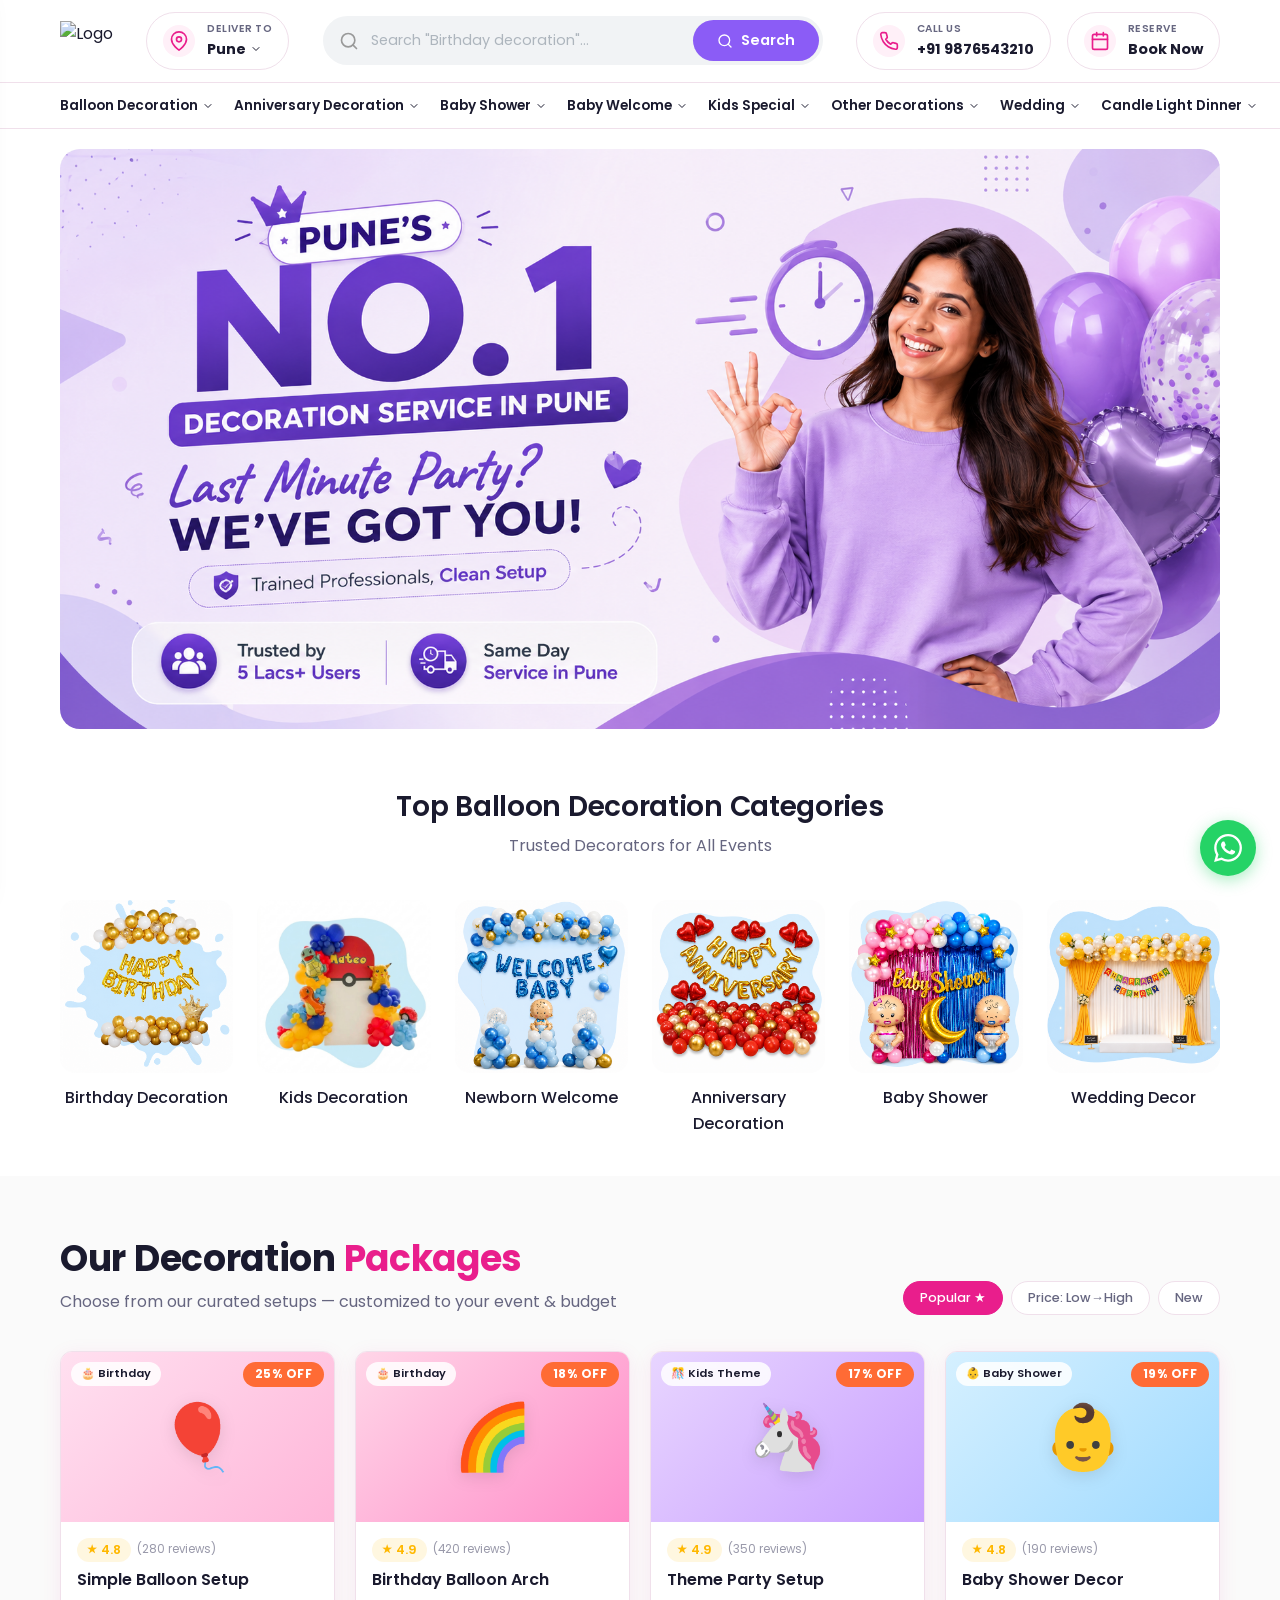
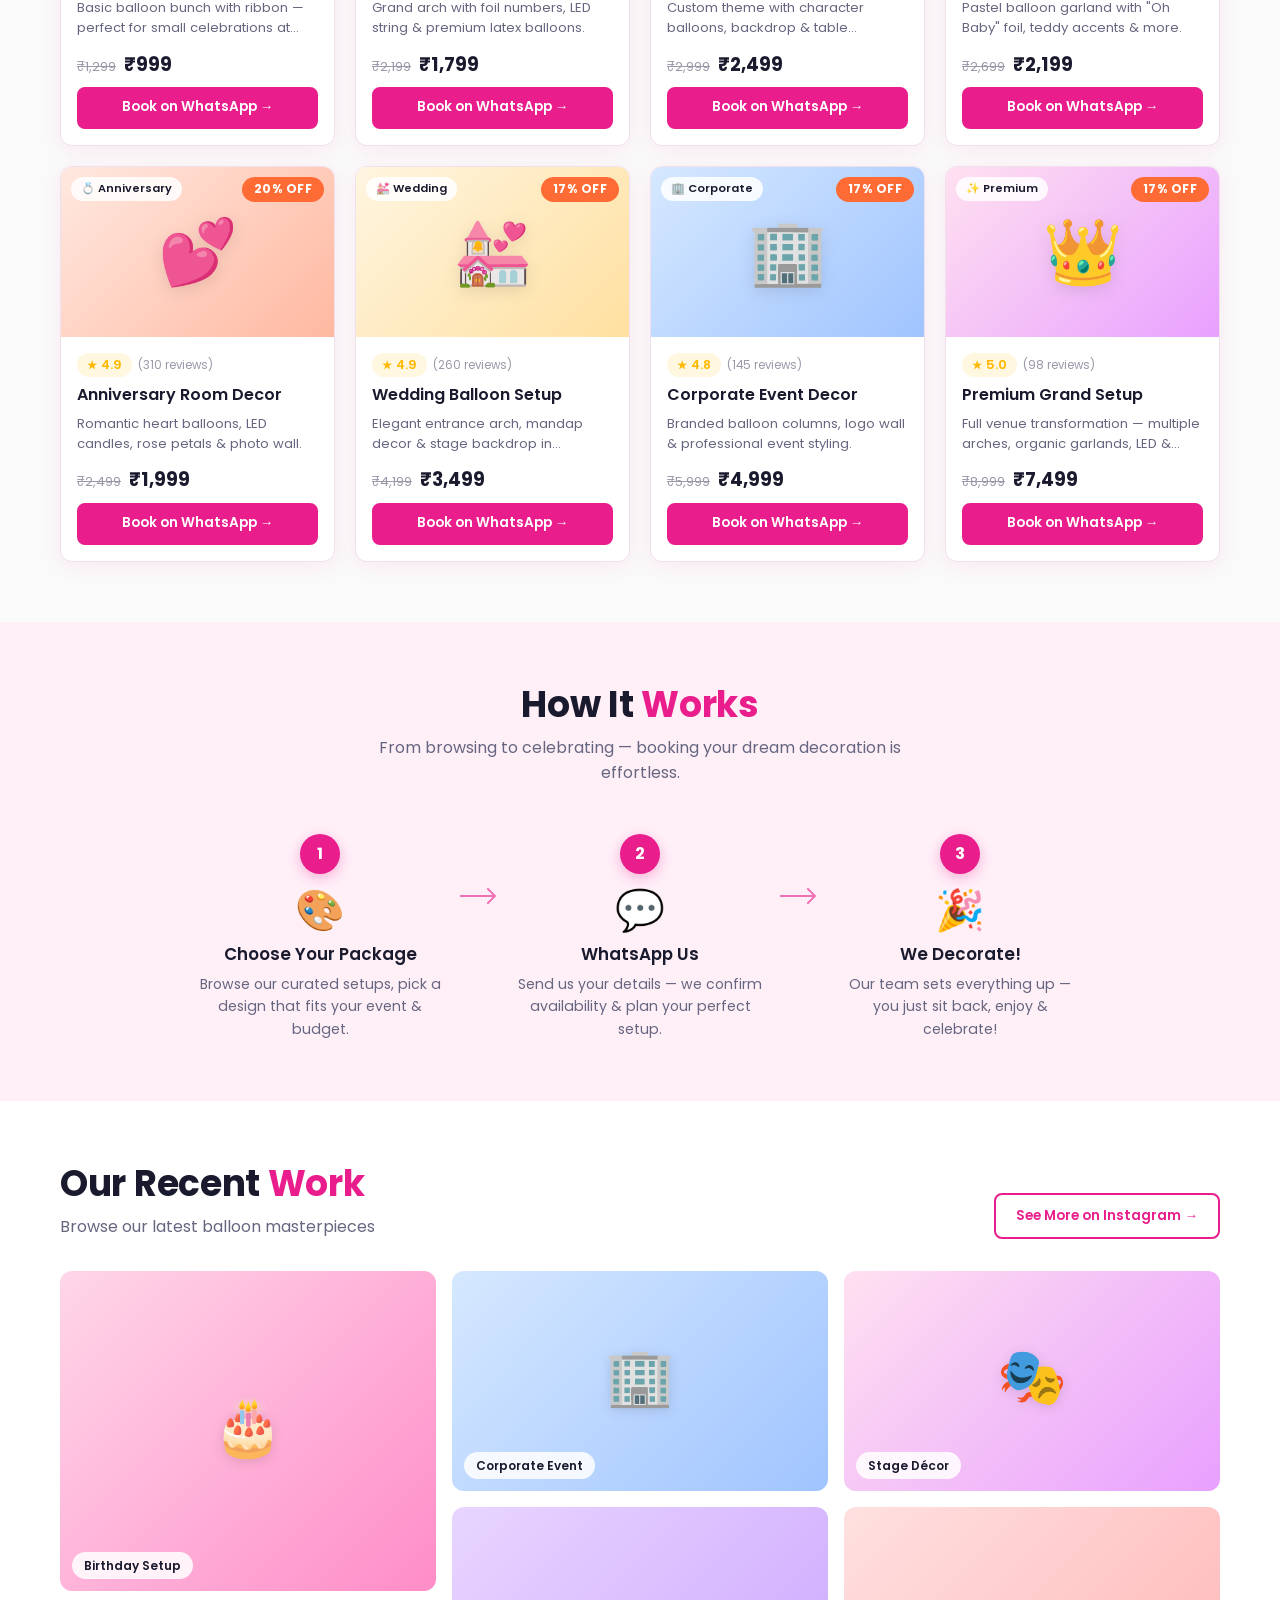
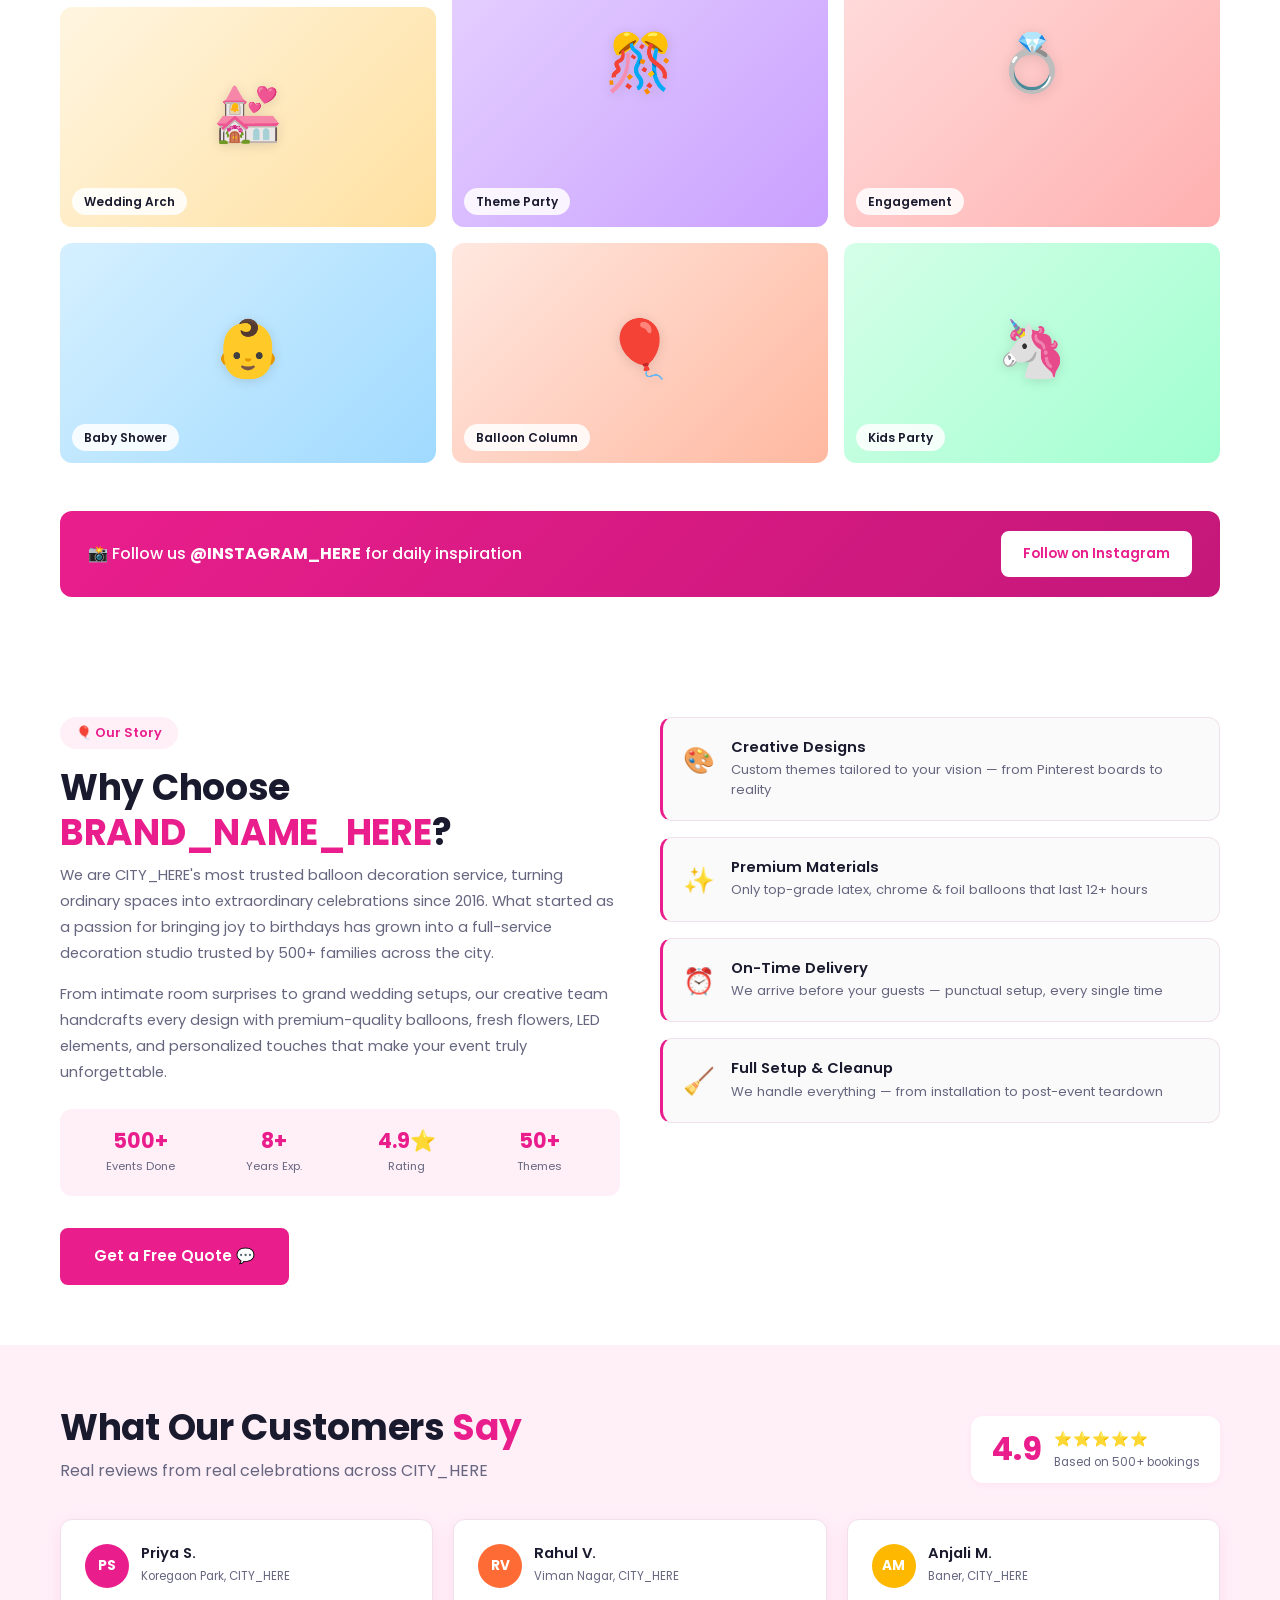
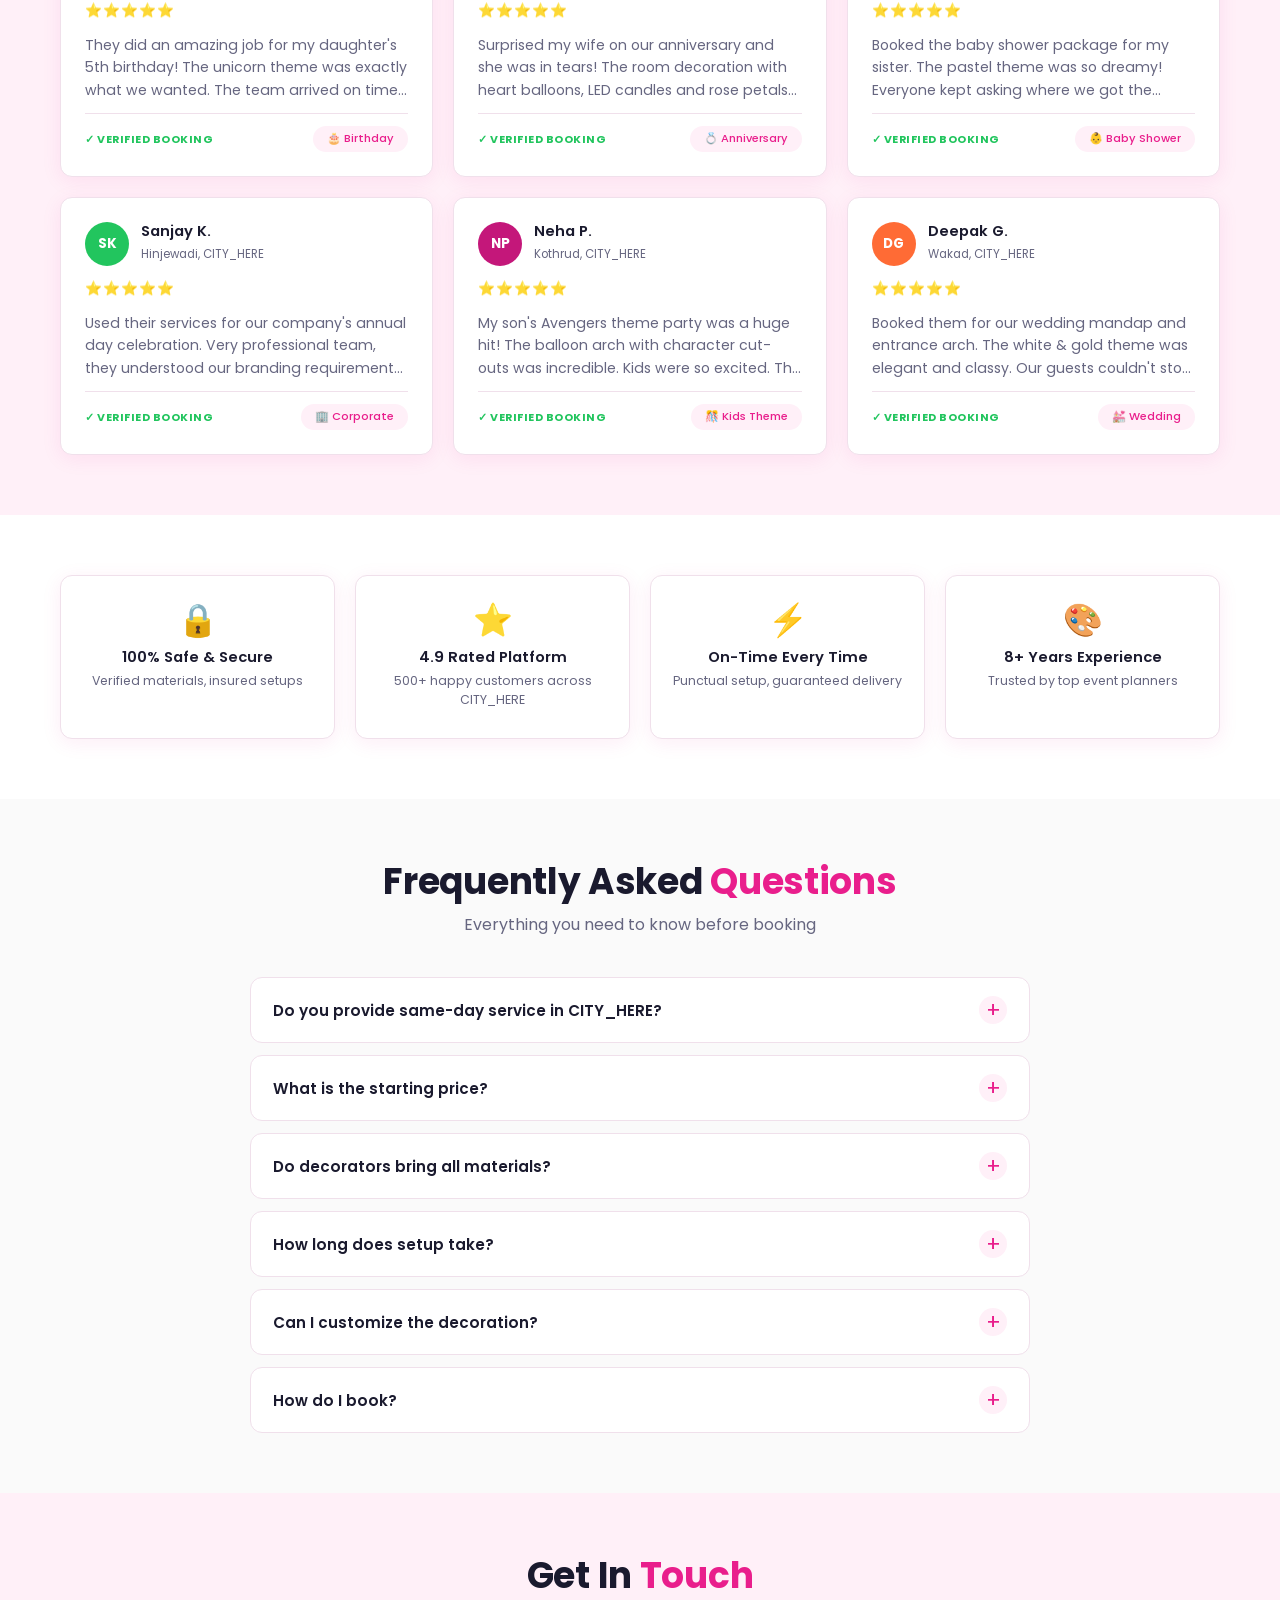
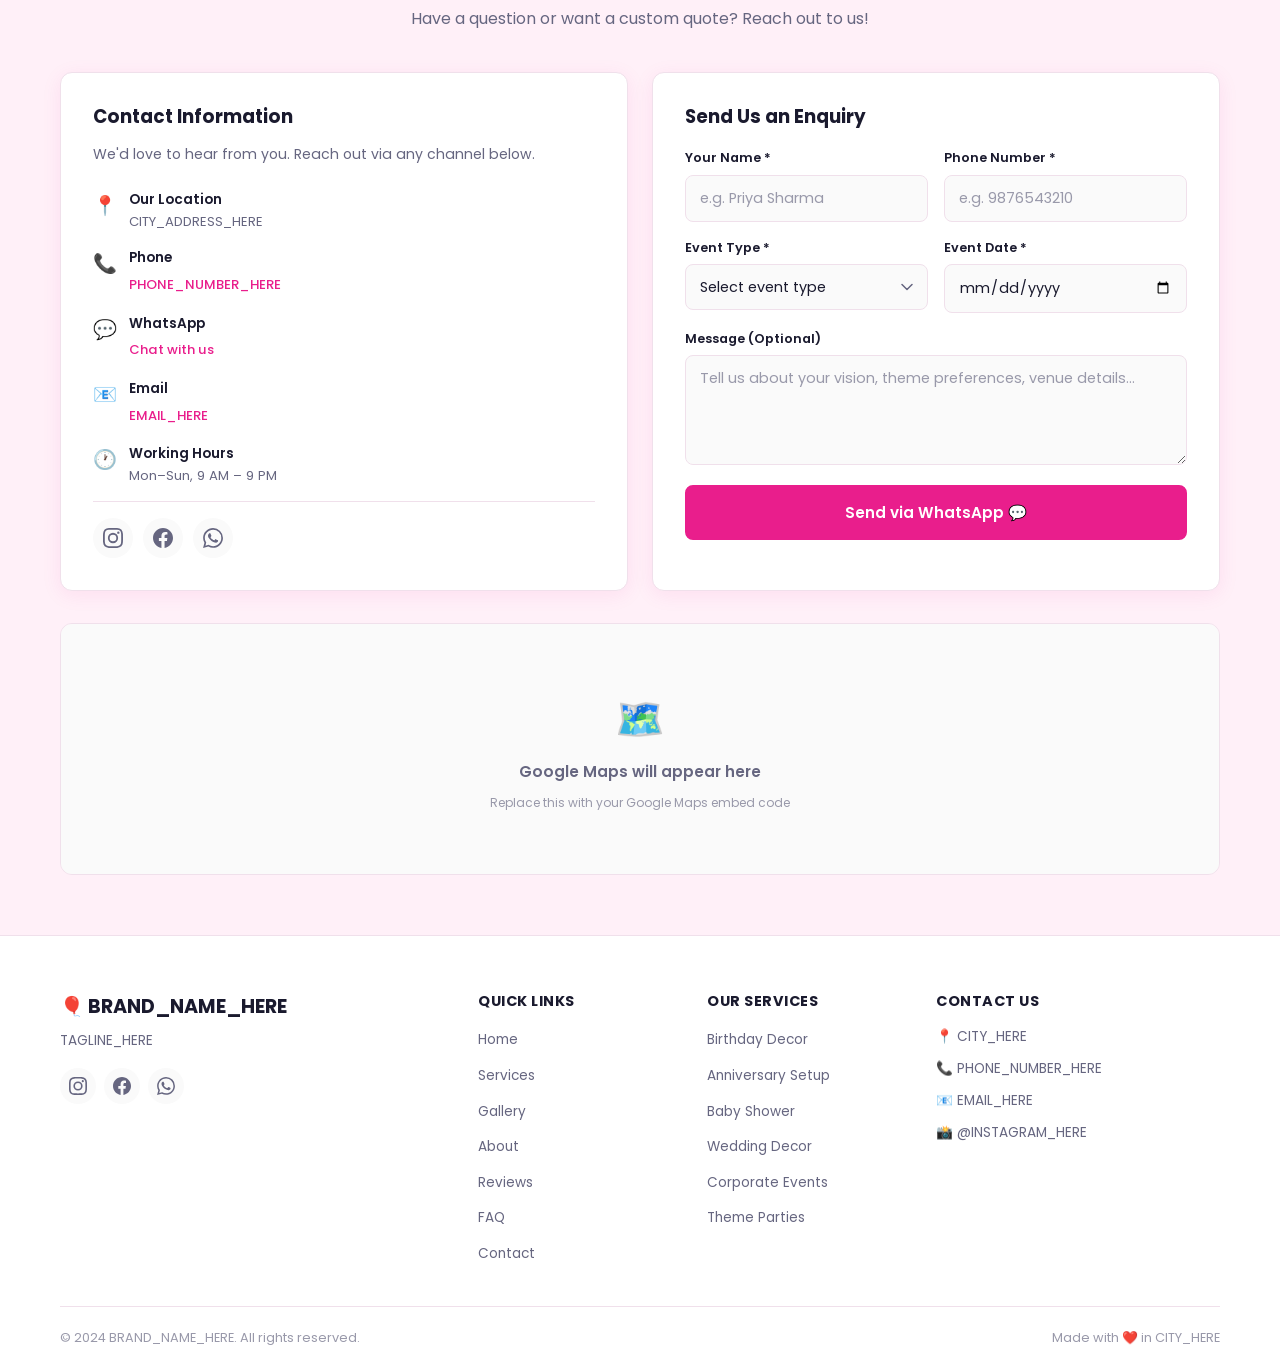
==== commit a811f435: "feat: implement base styles, layout utilities, and initial asset collection for balloon decoration s" ====
--- a/index.html
+++ b/index.html
@@ -101,183 +101,359 @@
     <div class="page-loader__text">Loading...</div>
   </div>
 
-  <!-- ============ TOP BAR ============ -->
-  <!-- CLIENT REPLACE: Update city name below -->
-  <div id="top-bar" class="top-bar">
-    <div class="container top-bar__inner">
-      <div class="top-bar__left">
-        <span class="top-bar__item">📍 Serving <strong>CITY_HERE</strong> &amp; nearby areas</span>
-      </div>
-      <div class="top-bar__right">
-        <a href="tel:PHONE_NUMBER_HERE" class="top-bar__item top-bar__link">
-          📞 PHONE_NUMBER_HERE
+  <!-- ============ NEW HEADER ============ -->
+  <header class="header">
+    <div class="header__top">
+      <div class="container header__top-inner">
+        <!-- Burger Icon (Mobile Only) -->
+        <button class="header__burger" id="header-burger" aria-label="Open Menu">
+          <svg width="24" height="24" viewBox="0 0 24 24" fill="none" stroke="currentColor" stroke-width="2" stroke-linecap="round" stroke-linejoin="round"><line x1="3" y1="12" x2="21" y2="12"></line><line x1="3" y1="6" x2="21" y2="6"></line><line x1="3" y1="18" x2="21" y2="18"></line></svg>
+        </button>
+
+        <!-- Logo -->
+        <a href="/" class="header__logo">
+          <img src="https://via.placeholder.com/150x50?text=Logo" alt="Logo" class="header__logo-img">
         </a>
-        <span class="top-bar__divider">|</span>
-        <a href="https://wa.me/PHONE_NUMBER_HERE?text=Hi!%20I'd%20like%20to%20book%20a%20decoration." class="top-bar__item top-bar__link" target="_blank" rel="noopener">
-          💬 WhatsApp Us
+
+        <!-- Delivery Location -->
+        <div class="header__location">
+          <div class="header__location-icon">
+            <svg width="20" height="20" viewBox="0 0 24 24" fill="none" stroke="var(--primary)" stroke-width="2" stroke-linecap="round" stroke-linejoin="round">
+              <path d="M21 10c0 7-9 13-9 13s-9-6-9-13a9 9 0 0 1 18 0z"></path>
+              <circle cx="12" cy="10" r="3"></circle>
+            </svg>
+          </div>
+          <div class="header__location-text">
+            <span class="header__location-label">DELIVER TO</span>
+            <span class="header__location-value">Pune <svg width="12" height="12" viewBox="0 0 24 24" fill="none" stroke="currentColor" stroke-width="2" stroke-linecap="round" stroke-linejoin="round"><polyline points="6 9 12 15 18 9"></polyline></svg></span>
+          </div>
+        </div>
+
+        <!-- Search Bar -->
+        <div class="header__search">
+          <svg class="header__search-icon" width="20" height="20" viewBox="0 0 24 24" fill="none" stroke="#999" stroke-width="2" stroke-linecap="round" stroke-linejoin="round"><circle cx="11" cy="11" r="8"></circle><line x1="21" y1="21" x2="16.65" y2="16.65"></line></svg>
+          <input type="text" class="header__search-input" placeholder="Search &quot;Birthday decoration&quot;...">
+          <button class="header__search-btn">
+            <svg width="16" height="16" viewBox="0 0 24 24" fill="none" stroke="currentColor" stroke-width="2" stroke-linecap="round" stroke-linejoin="round"><circle cx="11" cy="11" r="8"></circle><line x1="21" y1="21" x2="16.65" y2="16.65"></line></svg>
+            Search
+          </button>
+        </div>
+
+        <!-- Actions -->
+        <div class="header__actions">
+          <a href="tel:PHONE_NUMBER_HERE" class="header__action-btn">
+            <div class="header__action-icon">
+              <svg width="20" height="20" viewBox="0 0 24 24" fill="none" stroke="var(--primary)" stroke-width="2" stroke-linecap="round" stroke-linejoin="round"><path d="M22 16.92v3a2 2 0 0 1-2.18 2 19.79 19.79 0 0 1-8.63-3.07 19.5 19.5 0 0 1-6-6 19.79 19.79 0 0 1-3.07-8.67A2 2 0 0 1 4.11 2h3a2 2 0 0 1 2 1.72 12.84 12.84 0 0 0 .7 2.81 2 2 0 0 1-.45 2.11L8.09 9.91a16 16 0 0 0 6 6l1.27-1.27a2 2 0 0 1 2.11-.45 12.84 12.84 0 0 0 2.81.7A2 2 0 0 1 22 16.92z"></path></svg>
+            </div>
+            <div class="header__action-text">
+              <span class="header__action-label">CALL US</span>
+              <span class="header__action-value">+91 9876543210</span>
+            </div>
+          </a>
+          <a href="#book" class="header__action-btn">
+            <div class="header__action-icon">
+              <svg width="20" height="20" viewBox="0 0 24 24" fill="none" stroke="var(--primary)" stroke-width="2" stroke-linecap="round" stroke-linejoin="round"><rect x="3" y="4" width="18" height="18" rx="2" ry="2"></rect><line x1="16" y1="2" x2="16" y2="6"></line><line x1="8" y1="2" x2="8" y2="6"></line><line x1="3" y1="10" x2="21" y2="10"></line></svg>
+            </div>
+            <div class="header__action-text">
+              <span class="header__action-label">RESERVE</span>
+              <span class="header__action-value">Book Now</span>
+            </div>
+          </a>
+        </div>
+        
+        <!-- Mobile Actions -->
+        <div class="header__mobile-actions">
+          <a href="https://wa.me/PHONE_NUMBER_HERE" class="btn-primary btn-sm header__mobile-cta">
+            Book Now
+          </a>
+        </div>
+      </div>
+    </div>
+    
+    <!-- Bottom Nav -->
+    <div class="header__bottom">
+      <div class="container header__bottom-inner">
+        <ul class="header__nav">
+          <li class="has-dropdown">
+            <a href="#">Balloon Decoration <svg width="12" height="12" viewBox="0 0 24 24" fill="none" stroke="currentColor" stroke-width="2" stroke-linecap="round" stroke-linejoin="round"><polyline points="6 9 12 15 18 9"></polyline></svg></a>
+            <ul class="dropdown-menu">
+              <li><a href="#">Birthday Decoration</a></li>
+              <li><a href="#">Anniversary Decoration</a></li>
+              <li><a href="#">Baby Shower</a></li>
+              <li><a href="#">Baby Welcome</a></li>
+              <li><a href="#">Romantic Decoration</a></li>
+              <li><a href="#">Wedding Decoration</a></li>
+              <li><a href="#">Canopy Setup</a></li>
+            </ul>
+          </li>
+          <li class="has-dropdown">
+            <a href="#">Anniversary Decoration <svg width="12" height="12" viewBox="0 0 24 24" fill="none" stroke="currentColor" stroke-width="2" stroke-linecap="round" stroke-linejoin="round"><polyline points="6 9 12 15 18 9"></polyline></svg></a>
+            <ul class="dropdown-menu">
+              <li><a href="#">Candle Light Dinner</a></li>
+              <li><a href="#">Canopy Decor</a></li>
+              <li><a href="#">Car Boot Decor</a></li>
+              <li><a href="#">Room Decor</a></li>
+              <li><a href="#">Balloon Decor</a></li>
+              <li><a href="#">Rooftop Decor</a></li>
+              <li><a href="#">Premium Decor</a></li>
+            </ul>
+          </li>
+          <li class="has-dropdown">
+            <a href="#">Baby Shower <svg width="12" height="12" viewBox="0 0 24 24" fill="none" stroke="currentColor" stroke-width="2" stroke-linecap="round" stroke-linejoin="round"><polyline points="6 9 12 15 18 9"></polyline></svg></a>
+            <ul class="dropdown-menu">
+              <li><a href="#">Baby Welcome</a></li>
+              <li><a href="#">Annaprashan ceremony</a></li>
+              <li><a href="#">Naming ceremony</a></li>
+              <li><a href="#">Cradle Ceremony</a></li>
+              <li><a href="#">Baptism Ceremony</a></li>
+              <li><a href="#">Mundan Ceremony</a></li>
+            </ul>
+          </li>
+          <li class="has-dropdown">
+            <a href="#">Baby Welcome <svg width="12" height="12" viewBox="0 0 24 24" fill="none" stroke="currentColor" stroke-width="2" stroke-linecap="round" stroke-linejoin="round"><polyline points="6 9 12 15 18 9"></polyline></svg></a>
+            <ul class="dropdown-menu">
+              <li><a href="#">Baby Welcome</a></li>
+              <li><a href="#">Annaprashan ceremony</a></li>
+              <li><a href="#">Naming ceremony</a></li>
+              <li><a href="#">Cradle Ceremony</a></li>
+              <li><a href="#">Baby Shower</a></li>
+              <li><a href="#">Kids Special</a></li>
+              <li><a href="#">Baptism Ceremony</a></li>
+              <li><a href="#">Mundan Ceremony</a></li>
+            </ul>
+          </li>
+          <li class="has-dropdown">
+            <a href="#">Kids Special <svg width="12" height="12" viewBox="0 0 24 24" fill="none" stroke="currentColor" stroke-width="2" stroke-linecap="round" stroke-linejoin="round"><polyline points="6 9 12 15 18 9"></polyline></svg></a>
+            <ul class="dropdown-menu">
+              <li><a href="#">All Kids Special</a></li>
+              <li><a href="#">Boss Baby Theme</a></li>
+              <li><a href="#">Butterfly Theme</a></li>
+              <li><a href="#">Disney Cars Theme</a></li>
+              <li><a href="#">Cocomelon Theme</a></li>
+              <li><a href="#">Disney Princess Theme</a></li>
+              <li><a href="#">Frozen Theme</a></li>
+              <li><a href="#">Jungle Theme</a></li>
+              <li><a href="#">Mermaid Theme</a></li>
+              <li><a href="#">Mickey Minnie Theme</a></li>
+              <li><a href="#">Peppa Pig Theme</a></li>
+              <li><a href="#">Space Theme</a></li>
+              <li><a href="#">Sports Theme</a></li>
+              <li><a href="#">Superhero Theme</a></li>
+              <li><a href="#">Unicorn Theme</a></li>
+            </ul>
+          </li>
+          <li class="has-dropdown">
+            <a href="#">Other Decorations <svg width="12" height="12" viewBox="0 0 24 24" fill="none" stroke="currentColor" stroke-width="2" stroke-linecap="round" stroke-linejoin="round"><polyline points="6 9 12 15 18 9"></polyline></svg></a>
+            <ul class="dropdown-menu">
+              <li><a href="#">Balloon Bouquets</a></li>
+              <li><a href="#">Birthday Decorations</a></li>
+              <li><a href="#">Canopy Decorations</a></li>
+              <li><a href="#">Car Boot Decorations</a></li>
+              <li><a href="#">Ceremony decorations</a></li>
+              <li><a href="#">Congratulation Decorations</a></li>
+              <li><a href="#">Flower Decorations</a></li>
+              <li><a href="#">Ganpati Decorations</a></li>
+              <li><a href="#">Guruji Decorations</a></li>
+              <li><a href="#">Halloween Decorations</a></li>
+              <li><a href="#">Kids Activities</a></li>
+              <li><a href="#">Office Decorations</a></li>
+              <li><a href="#">Premium Decorations</a></li>
+              <li><a href="#">Retirement Decorations</a></li>
+              <li><a href="#">Room Decorations</a></li>
+              <li><a href="#">Stage Decorations</a></li>
+              <li><a href="#">Terrace Decoration</a></li>
+            </ul>
+          </li>
+          <li class="has-dropdown">
+            <a href="#">Wedding <svg width="12" height="12" viewBox="0 0 24 24" fill="none" stroke="currentColor" stroke-width="2" stroke-linecap="round" stroke-linejoin="round"><polyline points="6 9 12 15 18 9"></polyline></svg></a>
+            <ul class="dropdown-menu">
+              <li><a href="#">Bachelorette decorations</a></li>
+              <li><a href="#">First Night Decorations</a></li>
+              <li><a href="#">Haldi Decorations</a></li>
+              <li><a href="#">Mehndi Decorations</a></li>
+              <li><a href="#">Proposal Decorations</a></li>
+              <li><a href="#">Wedding Car Decorations</a></li>
+              <li><a href="#">Bridal Welcome</a></li>
+            </ul>
+          </li>
+          <li class="has-dropdown">
+            <a href="#">Candle Light Dinner <svg width="12" height="12" viewBox="0 0 24 24" fill="none" stroke="currentColor" stroke-width="2" stroke-linecap="round" stroke-linejoin="round"><polyline points="6 9 12 15 18 9"></polyline></svg></a>
+            <ul class="dropdown-menu">
+              <li><a href="#">Private Cabana Setup</a></li>
+              <li><a href="#">Canopy Setup</a></li>
+              <li><a href="#">Proposal Candle Light</a></li>
+              <li><a href="#">Open Garden</a></li>
+              <li><a href="#">Bohemian Decor</a></li>
+              <li><a href="#">Tent Candle Light</a></li>
+              <li><a href="#">Starlit Dinner</a></li>
+              <li><a href="#">Cosy Tent Setup</a></li>
+              <li><a href="#">Intimate Dinner Setup</a></li>
+            </ul>
+          </li>
+        </ul>
+      </div>
+    </div>
+  </header>
+
+  <!-- ============ MOBILE MENU DRAWER ============ -->
+  <div class="mobile-menu-overlay" id="mobile-menu-overlay"></div>
+  <div class="mobile-menu" id="mobile-menu">
+    <div class="mobile-menu__list-container">
+      <ul class="mobile-menu__list">
+        <li><a href="#">Balloon Decoration <svg width="16" height="16" viewBox="0 0 24 24" fill="none" stroke="#999" stroke-width="2" stroke-linecap="round" stroke-linejoin="round"><polyline points="9 18 15 12 9 6"></polyline></svg></a></li>
+        <li><a href="#">Anniversary Decoration <svg width="16" height="16" viewBox="0 0 24 24" fill="none" stroke="#999" stroke-width="2" stroke-linecap="round" stroke-linejoin="round"><polyline points="9 18 15 12 9 6"></polyline></svg></a></li>
+        <li><a href="#">Baby Shower <svg width="16" height="16" viewBox="0 0 24 24" fill="none" stroke="#999" stroke-width="2" stroke-linecap="round" stroke-linejoin="round"><polyline points="9 18 15 12 9 6"></polyline></svg></a></li>
+        <li><a href="#">Baby Welcome <svg width="16" height="16" viewBox="0 0 24 24" fill="none" stroke="#999" stroke-width="2" stroke-linecap="round" stroke-linejoin="round"><polyline points="9 18 15 12 9 6"></polyline></svg></a></li>
+        <li><a href="#">Kids Special <svg width="16" height="16" viewBox="0 0 24 24" fill="none" stroke="#999" stroke-width="2" stroke-linecap="round" stroke-linejoin="round"><polyline points="9 18 15 12 9 6"></polyline></svg></a></li>
+        <li><a href="#">Other Decorations <svg width="16" height="16" viewBox="0 0 24 24" fill="none" stroke="#999" stroke-width="2" stroke-linecap="round" stroke-linejoin="round"><polyline points="9 18 15 12 9 6"></polyline></svg></a></li>
+        <li><a href="#">Wedding <svg width="16" height="16" viewBox="0 0 24 24" fill="none" stroke="#999" stroke-width="2" stroke-linecap="round" stroke-linejoin="round"><polyline points="9 18 15 12 9 6"></polyline></svg></a></li>
+        <li><a href="#">Candle Light Dinner <svg width="16" height="16" viewBox="0 0 24 24" fill="none" stroke="#999" stroke-width="2" stroke-linecap="round" stroke-linejoin="round"><polyline points="9 18 15 12 9 6"></polyline></svg></a></li>
+      </ul>
+      
+      <div class="mobile-menu__contact">
+        <h4 class="mobile-menu__contact-title">CONTACT US</h4>
+        <div class="mobile-menu__contact-items">
+          <a href="https://wa.me/PHONE_NUMBER_HERE" class="mobile-menu__contact-item">
+            <div class="mobile-menu__contact-icon whatsapp">
+              <svg viewBox="0 0 24 24" fill="currentColor"><path d="M17.472 14.382c-.297-.149-1.758-.867-2.03-.967-.273-.099-.471-.148-.67.15-.197.297-.767.966-.94 1.164-.173.199-.347.223-.644.075-.297-.15-1.255-.463-2.39-1.475-.883-.788-1.48-1.761-1.653-2.059-.173-.297-.018-.458.13-.606.134-.133.298-.347.446-.52.149-.174.198-.298.298-.497.099-.198.05-.371-.025-.52-.075-.149-.669-1.612-.916-2.207-.242-.579-.487-.5-.669-.51a12.8 12.8 0 0 0-.57-.01c-.198 0-.52.074-.792.372-.272.297-1.04 1.016-1.04 2.479 0 1.462 1.065 2.875 1.213 3.074.149.198 2.096 3.2 5.077 4.487.709.306 1.262.489 1.694.625.712.227 1.36.195 1.871.118.571-.085 1.758-.719 2.006-1.413.248-.694.248-1.289.173-1.413-.074-.124-.272-.198-.57-.347m-5.421 7.403h-.004a9.87 9.87 0 0 1-5.031-1.378l-.361-.214-3.741.982.998-3.648-.235-.374a9.86 9.86 0 0 1-1.51-5.26c.001-5.45 4.436-9.884 9.888-9.884 2.64 0 5.122 1.03 6.988 2.898a9.825 9.825 0 0 1 2.893 6.994c-.003 5.45-4.437 9.884-9.885 9.884m8.413-18.297A11.815 11.815 0 0 0 12.05 0C5.495 0 .16 5.335.157 11.892c0 2.096.547 4.142 1.588 5.945L.057 24l6.305-1.654a11.882 11.882 0 0 0 5.683 1.448h.005c6.554 0 11.89-5.335 11.893-11.893a11.821 11.821 0 0 0-3.48-8.413z"/></svg>
+            </div>
+            <div class="mobile-menu__contact-text">
+              <span class="mobile-menu__contact-label">WhatsApp Us</span>
+              <span class="mobile-menu__contact-sub">Available 24x7</span>
+            </div>
+            <svg width="16" height="16" viewBox="0 0 24 24" fill="none" stroke="#999" stroke-width="2" stroke-linecap="round" stroke-linejoin="round" style="margin-left:auto"><polyline points="9 18 15 12 9 6"></polyline></svg>
+          </a>
+          <a href="tel:PHONE_NUMBER_HERE" class="mobile-menu__contact-item">
+            <div class="mobile-menu__contact-icon phone">
+              <svg viewBox="0 0 24 24" fill="none" stroke="currentColor" stroke-width="2" stroke-linecap="round" stroke-linejoin="round"><path d="M22 16.92v3a2 2 0 0 1-2.18 2 19.79 19.79 0 0 1-8.63-3.07 19.5 19.5 0 0 1-6-6 19.79 19.79 0 0 1-3.07-8.67A2 2 0 0 1 4.11 2h3a2 2 0 0 1 2 1.72 12.84 12.84 0 0 0 .7 2.81 2 2 0 0 1-.45 2.11L8.09 9.91a16 16 0 0 0 6 6l1.27-1.27a2 2 0 0 1 2.11-.45 12.84 12.84 0 0 0 2.81.7A2 2 0 0 1 22 16.92z"></path></svg>
+            </div>
+            <div class="mobile-menu__contact-text">
+              <span class="mobile-menu__contact-label">Call Us</span>
+              <span class="mobile-menu__contact-sub">10AM - 7:30PM</span>
+            </div>
+            <svg width="16" height="16" viewBox="0 0 24 24" fill="none" stroke="#999" stroke-width="2" stroke-linecap="round" stroke-linejoin="round" style="margin-left:auto"><polyline points="9 18 15 12 9 6"></polyline></svg>
+          </a>
+        </div>
+      </div>
+    </div>
+  </div>
+
+  <!-- ============ HERO BANNER ============ -->
+  <style>
+    .new-hero-banner {
+      padding: 20px 0;
+    }
+    .new-hero-banner img {
+      width: 100%;
+      height: auto;
+      border-radius: 20px;
+      display: block;
+    }
+    .new-categories {
+      padding: 40px 0;
+      text-align: center;
+    }
+    .new-categories-title {
+      font-size: 28px;
+      font-weight: 600;
+      color: #1A1A2E;
+      margin-bottom: 8px;
+    }
+    .new-categories-subtitle {
+      font-size: 16px;
+      color: #666680;
+      margin-bottom: 40px;
+    }
+    .new-categories-grid {
+      display: grid;
+      grid-template-columns: repeat(6, 1fr);
+      gap: 24px;
+    }
+    .new-category-card {
+      display: flex;
+      flex-direction: column;
+      align-items: center;
+      gap: 12px;
+      cursor: pointer;
+      text-decoration: none;
+    }
+    .new-category-card img {
+      width: 100%;
+      border-radius: 16px;
+      object-fit: cover;
+      aspect-ratio: 1;
+      transition: transform 0.3s ease;
+    }
+    .new-category-card:hover img {
+      transform: translateY(-5px);
+    }
+    .new-category-card span {
+      font-size: 16px;
+      font-weight: 500;
+      color: #1A1A2E;
+    }
+    
+    @media (max-width: 992px) {
+      .new-categories-grid {
+        grid-template-columns: repeat(3, 1fr);
+      }
+    }
+    @media (max-width: 576px) {
+      .new-categories-grid {
+        grid-template-columns: repeat(2, 1fr);
+        gap: 16px;
+      }
+      .new-categories-title {
+        font-size: 24px;
+      }
+      .new-categories-subtitle {
+        font-size: 14px;
+        margin-bottom: 24px;
+      }
+    }
+  </style>
+
+  <section id="hero-banner" class="new-hero-banner">
+    <div class="container">
+      <img src="public/Hero Image.png" alt="India's No.1 Decoration Website" />
+    </div>
+  </section>
+
+  <!-- ============ CATEGORY ICONS ============ -->
+  <section id="category-icons" class="new-categories">
+    <div class="container">
+      <h2 class="new-categories-title">Top Balloon Decoration Categories</h2>
+      <p class="new-categories-subtitle">Trusted Decorators for All Events</p>
+      
+      <div class="new-categories-grid">
+        <a href="#" class="new-category-card">
+          <img src="public/Categories/Birthday.png" alt="Birthday Decoration" />
+          <span>Birthday Decoration</span>
         </a>
-      </div>
-    </div>
-  </div>
-
-  <!-- ============ NAVBAR ============ -->
-  <nav id="navbar" class="navbar">
-    <div class="container navbar__inner">
-      <!-- Logo -->
-      <a href="#hero-banner" class="navbar__logo">
-        <span class="navbar__logo-icon">🎈</span>
-        <span class="navbar__logo-text">BRAND_NAME_HERE</span>
-      </a>
-
-      <!-- Nav Links (center) -->
-      <ul class="navbar__menu" id="navbar-menu">
-        <li><a href="#hero-banner" class="navbar__link active">Home</a></li>
-        <li><a href="#services-grid" class="navbar__link">Services</a></li>
-        <li><a href="#gallery" class="navbar__link">Gallery</a></li>
-        <li><a href="#about" class="navbar__link">About</a></li>
-        <li><a href="#contact" class="navbar__link">Contact</a></li>
-        <!-- Mobile-only CTA inside menu -->
-        <li class="navbar__menu-cta">
-          <a href="https://wa.me/PHONE_NUMBER_HERE?text=Hi!%20I'd%20like%20to%20book%20a%20decoration." class="btn-primary btn-sm" target="_blank" rel="noopener">
-            Book Now ✨
-          </a>
-        </li>
-      </ul>
-
-      <!-- Desktop CTA -->
-      <a href="https://wa.me/PHONE_NUMBER_HERE?text=Hi!%20I'd%20like%20to%20book%20a%20decoration." class="navbar__cta btn-primary btn-sm" target="_blank" rel="noopener">
-        Book Now ✨
-      </a>
-
-      <!-- Hamburger (mobile) -->
-      <button class="navbar__hamburger" id="navbar-hamburger" aria-label="Toggle navigation menu" aria-expanded="false">
-        <span class="hamburger__line"></span>
-        <span class="hamburger__line"></span>
-        <span class="hamburger__line"></span>
-      </button>
-    </div>
-  </nav>
-
-  <!-- ============ HERO BANNER ============ -->
-  <section id="hero-banner" class="hero">
-    <div class="container hero__inner">
-      <!-- Left Content (60%) -->
-      <div class="hero__content reveal">
-        <span class="hero__tag tag-pill">⚡ Same Day Booking Available</span>
-
-        <h1 class="hero__title">
-          BRAND_NAME_HERE
-        </h1>
-        <p class="hero__subtitle">
-          Premium Balloon Decoration in <strong>CITY_HERE</strong> — Birthdays, Weddings, Baby Showers &amp; Corporate Events
-        </p>
-
-        <div class="hero__buttons">
-          <a href="https://wa.me/PHONE_NUMBER_HERE?text=Hi!%20I'd%20like%20to%20book%20a%20decoration." class="btn-primary" target="_blank" rel="noopener">
-            Book Now →
-          </a>
-          <a href="tel:PHONE_NUMBER_HERE" class="btn-outline">
-            📞 Call Us
-          </a>
-        </div>
-
-        <div class="hero__stats">
-          <div class="hero__stat">
-            <span class="hero__stat-number">500+</span>
-            <span class="hero__stat-label">Events</span>
-          </div>
-          <div class="hero__stat-divider"></div>
-          <div class="hero__stat">
-            <span class="hero__stat-number">4.9★</span>
-            <span class="hero__stat-label">Rating</span>
-          </div>
-          <div class="hero__stat-divider"></div>
-          <div class="hero__stat">
-            <span class="hero__stat-number">Since</span>
-            <span class="hero__stat-label">2018</span>
-          </div>
-        </div>
-      </div>
-
-      <!-- Right Visual (40%) — Decorative Balloon Cluster -->
-      <div class="hero__visual reveal" data-delay="200">
-        <div class="balloon-cluster">
-          <div class="balloon balloon--pink">
-            <div class="balloon__string"></div>
-          </div>
-          <div class="balloon balloon--orange">
-            <div class="balloon__string"></div>
-          </div>
-          <div class="balloon balloon--gold">
-            <div class="balloon__string"></div>
-          </div>
-          <div class="balloon balloon--light">
-            <div class="balloon__string"></div>
-          </div>
-          <div class="balloon balloon--magenta">
-            <div class="balloon__string"></div>
-          </div>
-          <!-- Decorative confetti dots -->
-          <div class="confetti confetti--1"></div>
-          <div class="confetti confetti--2"></div>
-          <div class="confetti confetti--3"></div>
-          <div class="confetti confetti--4"></div>
-          <div class="confetti confetti--5"></div>
-        </div>
-      </div>
-    </div>
-
-    <!-- Scroll indicator -->
-    <a href="#category-icons" class="hero__scroll-arrow anim-bounce" aria-label="Scroll down">
-      <svg width="24" height="24" viewBox="0 0 24 24" fill="none" stroke="var(--primary)" stroke-width="2" stroke-linecap="round" stroke-linejoin="round">
-        <polyline points="6 9 12 15 18 9"></polyline>
-      </svg>
-    </a>
+        <a href="#" class="new-category-card">
+          <img src="public/Categories/Kids Special.jpeg" alt="Kids Decoration" />
+          <span>Kids Decoration</span>
+        </a>
+        <a href="#" class="new-category-card">
+          <img src="public/Categories/Baby Welcome.png" alt="Newborn Welcome" />
+          <span>Newborn Welcome</span>
+        </a>
+        <a href="#" class="new-category-card">
+          <img src="public/Categories/Anniversary Decor.png" alt="Anniversary Decoration" />
+          <span>Anniversary Decoration</span>
+        </a>
+        <a href="#" class="new-category-card">
+          <img src="public/Categories/Baby Shower.png" alt="Baby Shower" />
+          <span>Baby Shower</span>
+        </a>
+        <a href="#" class="new-category-card">
+          <img src="public/Categories/Ceremony Decor.png" alt="Wedding Decor" />
+          <span>Wedding Decor</span>
+        </a>
+      </div>
+    </div>
   </section>
 
-  <!-- ============ CATEGORY ICONS ============ -->
-  <section id="category-icons" class="categories section-pad">
-    <div class="container">
-      <div class="categories__scroll" id="category-scroll">
-        <button class="category-pill active" data-category="all">
-          <span class="category-pill__emoji">✨</span>
-          <span class="category-pill__label">All</span>
-        </button>
-        <button class="category-pill" data-category="birthday">
-          <span class="category-pill__emoji">🎂</span>
-          <span class="category-pill__label">Birthday</span>
-        </button>
-        <button class="category-pill" data-category="anniversary">
-          <span class="category-pill__emoji">💍</span>
-          <span class="category-pill__label">Anniversary</span>
-        </button>
-        <button class="category-pill" data-category="baby-shower">
-          <span class="category-pill__emoji">👶</span>
-          <span class="category-pill__label">Baby Shower</span>
-        </button>
-        <button class="category-pill" data-category="kids-theme">
-          <span class="category-pill__emoji">🎊</span>
-          <span class="category-pill__label">Kids Theme</span>
-        </button>
-        <button class="category-pill" data-category="wedding">
-          <span class="category-pill__emoji">💒</span>
-          <span class="category-pill__label">Wedding</span>
-        </button>
-        <button class="category-pill" data-category="corporate">
-          <span class="category-pill__emoji">🏢</span>
-          <span class="category-pill__label">Corporate</span>
-        </button>
-        <button class="category-pill" data-category="room-decor">
-          <span class="category-pill__emoji">🎪</span>
-          <span class="category-pill__label">Room Decor</span>
-        </button>
-        <button class="category-pill" data-category="outdoor">
-          <span class="category-pill__emoji">🌿</span>
-          <span class="category-pill__label">Outdoor</span>
-        </button>
-      </div>
-    </div>
-  </section>
 
   <!-- ============ SERVICES GRID ============ -->
   <section id="services-grid" class="services section-pad">
--- a/css/style.css
+++ b/css/style.css
@@ -443,192 +443,497 @@
 
 
 /* ═══════════════════════════════════════════════
-   COMPONENT: TOP BAR
+   COMPONENT: HEADER
    ═══════════════════════════════════════════════ */
-.top-bar {
-  background: var(--bg-section);
-  border-bottom: 1px solid var(--border);
-  padding: 8px 0;
-  font-size: 0.8rem;
-  color: var(--text-muted);
-}
-
-.top-bar__inner {
-  display: flex;
-  align-items: center;
-  justify-content: space-between;
-}
-
-.top-bar__left,
-.top-bar__right {
-  display: flex;
-  align-items: center;
-  gap: 6px;
-}
-
-.top-bar__item {
-  white-space: nowrap;
-  font-weight: 400;
-}
-
-.top-bar__link {
-  color: var(--text-dark);
-  font-weight: 500;
-  transition: color var(--ease-fast);
-}
-
-.top-bar__link:hover {
-  color: var(--primary);
-}
-
-.top-bar__divider {
-  color: var(--border);
-  font-size: 0.75rem;
-  margin: 0 4px;
-  user-select: none;
-}
-
-
-/* ═══════════════════════════════════════════════
-   COMPONENT: NAVBAR
-   ═══════════════════════════════════════════════ */
-.navbar {
+.header {
   background: var(--white);
   border-bottom: 1px solid var(--border);
-  padding: 0;
   position: sticky;
   top: 0;
   z-index: 1000;
-  transition: box-shadow var(--ease-base);
-}
-
-.navbar.scrolled {
-  box-shadow: 0 2px 16px rgba(26, 26, 46, 0.08);
-}
-
-.navbar__inner {
+}
+
+.header__top {
+  border-bottom: 1px solid var(--border);
+  padding: 12px 0;
+}
+
+.header__top-inner {
   display: flex;
   align-items: center;
   justify-content: space-between;
-  height: 64px;
-}
-
-/* Logo */
-.navbar__logo {
-  display: flex;
-  align-items: center;
-  gap: 8px;
-  text-decoration: none;
+  gap: 24px;
+}
+
+.header__logo {
+  display: flex;
+  align-items: center;
   flex-shrink: 0;
 }
 
-.navbar__logo:hover {
-  color: var(--text-dark);
-}
-
-.navbar__logo-icon {
-  font-size: 1.6rem;
-  line-height: 1;
-}
-
-.navbar__logo-text {
-  font-size: 1.25rem;
+.header__logo-img {
+  height: 40px;
+  object-fit: contain;
+}
+
+.header__location {
+  display: flex;
+  align-items: center;
+  gap: 12px;
+  padding: 8px 16px;
+  border: 1px solid var(--border);
+  border-radius: var(--radius-full);
+  cursor: pointer;
+  background: var(--white);
+}
+
+.header__location-icon {
+  display: flex;
+  align-items: center;
+  justify-content: center;
+  width: 32px;
+  height: 32px;
+  background: var(--bg-section);
+  border-radius: 50%;
+  color: var(--primary);
+}
+
+.header__location-text {
+  display: flex;
+  flex-direction: column;
+}
+
+.header__location-label {
+  font-size: 0.65rem;
+  font-weight: 600;
+  color: var(--text-muted);
+  text-transform: uppercase;
+  letter-spacing: 0.5px;
+}
+
+.header__location-value {
+  font-size: 0.9rem;
   font-weight: 700;
   color: var(--text-dark);
-  letter-spacing: -0.3px;
-}
-
-/* Nav Menu (center) */
-.navbar__menu {
   display: flex;
   align-items: center;
   gap: 4px;
+}
+
+.header__search {
+  flex-grow: 1;
+  max-width: 500px;
+  display: flex;
+  align-items: center;
+  background: #f1f3f5;
+  border-radius: var(--radius-full);
+  padding: 4px 4px 4px 16px;
+}
+
+.header__search-input {
+  flex-grow: 1;
+  background: transparent;
+  border: none;
+  padding: 8px 12px;
+  font-size: 0.9rem;
+  color: var(--text-dark);
+}
+
+.header__search-input::placeholder {
+  color: #adb5bd;
+}
+
+.header__search-btn {
+  background: #8b5cf6; /* Purple from the image */
+  color: white;
+  border: none;
+  padding: 10px 24px;
+  border-radius: var(--radius-full);
+  font-weight: 600;
+  font-size: 0.9rem;
+  display: flex;
+  align-items: center;
+  gap: 8px;
+  cursor: pointer;
+}
+
+.header__search-btn:hover {
+  background: #7c3aed;
+}
+
+.header__actions {
+  display: flex;
+  align-items: center;
+  gap: 16px;
+}
+
+.header__action-btn {
+  display: flex;
+  align-items: center;
+  gap: 12px;
+  padding: 8px 16px;
+  border: 1px solid var(--border);
+  border-radius: var(--radius-full);
+  text-decoration: none;
+  background: var(--white);
+  transition: all var(--ease-fast);
+}
+
+.header__action-btn:hover {
+  border-color: var(--primary);
+  background: var(--bg-section);
+}
+
+.header__action-icon {
+  display: flex;
+  align-items: center;
+  justify-content: center;
+  width: 32px;
+  height: 32px;
+  background: var(--bg-section);
+  border-radius: 50%;
+  color: var(--primary);
+}
+
+.header__action-text {
+  display: flex;
+  flex-direction: column;
+}
+
+.header__action-label {
+  font-size: 0.65rem;
+  font-weight: 600;
+  color: var(--text-muted);
+  text-transform: uppercase;
+  letter-spacing: 0.5px;
+}
+
+.header__action-value {
+  font-size: 0.9rem;
+  font-weight: 700;
+  color: var(--text-dark);
+}
+
+.header__bottom {
+  background: var(--white);
+  padding: 12px 0;
+}
+
+.header__bottom-inner {
+  overflow: visible;
+  /* Hide scrollbar */
+  scrollbar-width: none;
+  -ms-overflow-style: none;
+}
+
+.header__bottom-inner::-webkit-scrollbar {
+  display: none;
+}
+
+.header__burger {
+  display: none;
+  background: transparent;
+  border: none;
+  cursor: pointer;
+  padding: 8px;
+  color: var(--text-dark);
+}
+
+.header__burger:hover {
+  background: var(--bg-section);
+  border-radius: var(--radius-full);
+}
+
+.header__mobile-actions {
+  display: none;
+}
+
+.header__nav {
+  display: flex;
+  align-items: center;
+  justify-content: space-between;
+  gap: 20px;
+  min-width: max-content;
+}
+
+.header__nav a {
+  font-size: 0.85rem;
+  font-weight: 600;
+  color: var(--text-dark);
+  text-decoration: none;
+  display: flex;
+  align-items: center;
+  gap: 4px;
+}
+
+.header__nav a:hover {
+  color: var(--primary);
+}
+
+/* Dropdown */
+.has-dropdown {
+  position: relative;
+}
+
+.dropdown-menu {
+  position: absolute;
+  top: 100%;
+  left: 0;
+  background: var(--white);
+  border: 1px solid var(--border);
+  border-radius: var(--radius-sm);
+  box-shadow: var(--shadow-lg);
+  min-width: 240px;
+  opacity: 0;
+  visibility: hidden;
+  transform: translateY(10px);
+  transition: all var(--ease-fast);
+  z-index: 1000;
+  padding: 8px 0;
   margin: 0;
-  padding: 0;
-}
-
-.navbar__link {
-  position: relative;
+  list-style: none;
+}
+
+.has-dropdown:hover .dropdown-menu {
+  opacity: 1;
+  visibility: visible;
+  transform: translateY(0);
+}
+
+.dropdown-menu li a {
   display: block;
   padding: 8px 16px;
-  font-size: 0.9rem;
+  color: var(--text-dark);
+  text-decoration: none;
+  font-size: 0.85rem;
   font-weight: 500;
+  transition: background var(--ease-fast);
+}
+
+.dropdown-menu li a:hover {
+  background: var(--bg-section);
+  color: var(--primary);
+}
+
+/* Mobile Menu Drawer */
+.mobile-menu-overlay {
+  position: fixed;
+  inset: 0;
+  background: rgba(0, 0, 0, 0.5);
+  z-index: 1005;
+  opacity: 0;
+  visibility: hidden;
+  transition: all var(--ease-base);
+}
+
+.mobile-menu-overlay.open {
+  opacity: 1;
+  visibility: visible;
+}
+
+.mobile-menu {
+  position: fixed;
+  top: 0;
+  left: -320px;
+  bottom: 0;
+  width: 300px;
+  background: var(--bg);
+  z-index: 1010;
+  display: flex;
+  flex-direction: column;
+  transition: transform var(--ease-base);
+  box-shadow: 4px 0 24px rgba(0,0,0,0.1);
+  overflow-y: auto;
+}
+
+.mobile-menu.open {
+  transform: translateX(320px);
+}
+
+.mobile-menu__list-container {
+  padding: 16px;
+}
+
+.mobile-menu__list {
+  list-style: none;
+  padding: 0;
+  margin: 0;
+  background: var(--white);
+  border-radius: var(--radius);
+  overflow: hidden;
+  box-shadow: var(--shadow-sm);
+}
+
+.mobile-menu__list li:not(:last-child) {
+  border-bottom: 1px solid var(--border);
+}
+
+.mobile-menu__list li a {
+  display: flex;
+  align-items: center;
+  justify-content: space-between;
+  padding: 16px 20px;
+  color: var(--text-dark);
+  font-size: 0.95rem;
+  font-weight: 500;
+  text-decoration: none;
+}
+
+.mobile-menu__contact {
+  padding: 24px 16px;
+}
+
+.mobile-menu__contact-title {
+  font-size: 0.75rem;
   color: var(--text-muted);
+  font-weight: 700;
+  letter-spacing: 1px;
+  margin-bottom: 16px;
+  padding-left: 4px;
+}
+
+.mobile-menu__contact-items {
+  display: flex;
+  flex-direction: column;
+  gap: 12px;
+}
+
+.mobile-menu__contact-item {
+  display: flex;
+  align-items: center;
+  gap: 16px;
+  padding: 16px;
+  background: var(--white);
+  border-radius: var(--radius);
+  text-decoration: none;
+  box-shadow: var(--shadow-sm);
+}
+
+.mobile-menu__contact-icon {
+  display: flex;
+  align-items: center;
+  justify-content: center;
+  width: 40px;
+  height: 40px;
   border-radius: var(--radius-sm);
-  transition: all var(--ease-fast);
-  white-space: nowrap;
-}
-
-.navbar__link:hover {
-  color: var(--primary);
-  background: rgba(233, 30, 140, 0.04);
-}
-
-/* Active link — pink + underline dot */
-.navbar__link.active {
-  color: var(--primary);
+  background: var(--white);
+  box-shadow: var(--shadow-sm);
+  border: 1px solid var(--border);
+}
+
+.mobile-menu__contact-icon.whatsapp {
+  color: #25D366;
+}
+
+.mobile-menu__contact-icon.phone {
+  color: #007AFF;
+}
+
+.mobile-menu__contact-icon svg {
+  width: 20px;
+  height: 20px;
+}
+
+.mobile-menu__contact-text {
+  display: flex;
+  flex-direction: column;
+}
+
+.mobile-menu__contact-label {
+  font-size: 0.95rem;
+  color: #25D366;
   font-weight: 600;
 }
 
-.navbar__link.active::after {
-  content: '';
-  position: absolute;
-  bottom: 2px;
-  left: 50%;
-  transform: translateX(-50%);
-  width: 5px;
-  height: 5px;
-  background: var(--primary);
-  border-radius: 50%;
-}
-
-/* Desktop CTA */
-.navbar__cta {
-  flex-shrink: 0;
-}
-
-/* Mobile CTA inside menu — hidden on desktop */
-.navbar__menu-cta {
-  display: none;
-}
-
-/* Hamburger — hidden on desktop */
-.navbar__hamburger {
-  display: none;
-  flex-direction: column;
-  justify-content: center;
-  gap: 5px;
-  width: 36px;
-  height: 36px;
-  padding: 6px;
-  cursor: pointer;
-  border: none;
-  background: none;
-  z-index: 1010;
-}
-
-.hamburger__line {
-  display: block;
-  width: 100%;
-  height: 2.5px;
-  background: var(--text-dark);
-  border-radius: 2px;
-  transition: all var(--ease-base);
-  transform-origin: center;
-}
-
-/* Hamburger → X when open */
-.navbar__hamburger.open .hamburger__line:nth-child(1) {
-  transform: translateY(7.5px) rotate(45deg);
-}
-
-.navbar__hamburger.open .hamburger__line:nth-child(2) {
-  opacity: 0;
-  transform: scaleX(0);
-}
-
-.navbar__hamburger.open .hamburger__line:nth-child(3) {
-  transform: translateY(-7.5px) rotate(-45deg);
+.mobile-menu__contact-item:nth-child(2) .mobile-menu__contact-label {
+  color: #007AFF;
+}
+
+.mobile-menu__contact-sub {
+  font-size: 0.75rem;
+  color: var(--text-muted);
+}
+
+/* Responsive */
+@media (max-width: 1024px) {
+  .header__top-inner {
+    flex-wrap: wrap;
+  }
+  .header__search {
+    order: 3;
+    max-width: 100%;
+    width: 100%;
+  }
+}
+
+@media (max-width: 768px) {
+  .header__top-inner {
+    flex-wrap: wrap;
+    gap: 12px;
+  }
+  .header__burger {
+    display: flex;
+    align-items: center;
+    justify-content: center;
+    width: 40px;
+    height: 40px;
+    background: var(--bg-section);
+    border-radius: 50%;
+  }
+  .header__logo {
+    margin-right: auto;
+  }
+  .header__logo-img {
+    height: 32px;
+  }
+  .header__location {
+    padding: 6px 12px;
+  }
+  .header__location-icon {
+    width: 20px;
+    height: 20px;
+    background: transparent;
+  }
+  .header__location-label {
+    display: none;
+  }
+  .header__location-value {
+    font-size: 0.85rem;
+    font-weight: 500;
+  }
+  .header__actions {
+    display: none;
+  }
+  .header__mobile-actions {
+    display: flex;
+  }
+  .header__mobile-cta {
+    background: #8b5cf6;
+    border-color: #8b5cf6;
+    border-radius: var(--radius-full);
+    padding: 6px 12px;
+    font-size: 0.8rem;
+  }
+  .header__search {
+    order: 4;
+    width: 100%;
+  }
+  .header__search-input {
+    padding: 6px 10px;
+    font-size: 0.85rem;
+  }
+  .header__search-btn {
+    padding: 6px 16px;
+    font-size: 0.85rem;
+  }
+  .header__search-icon {
+    width: 16px;
+    height: 16px;
+    margin-left: 8px;
+  }
+  .header__bottom {
+    display: none;
+  }
 }
 
 
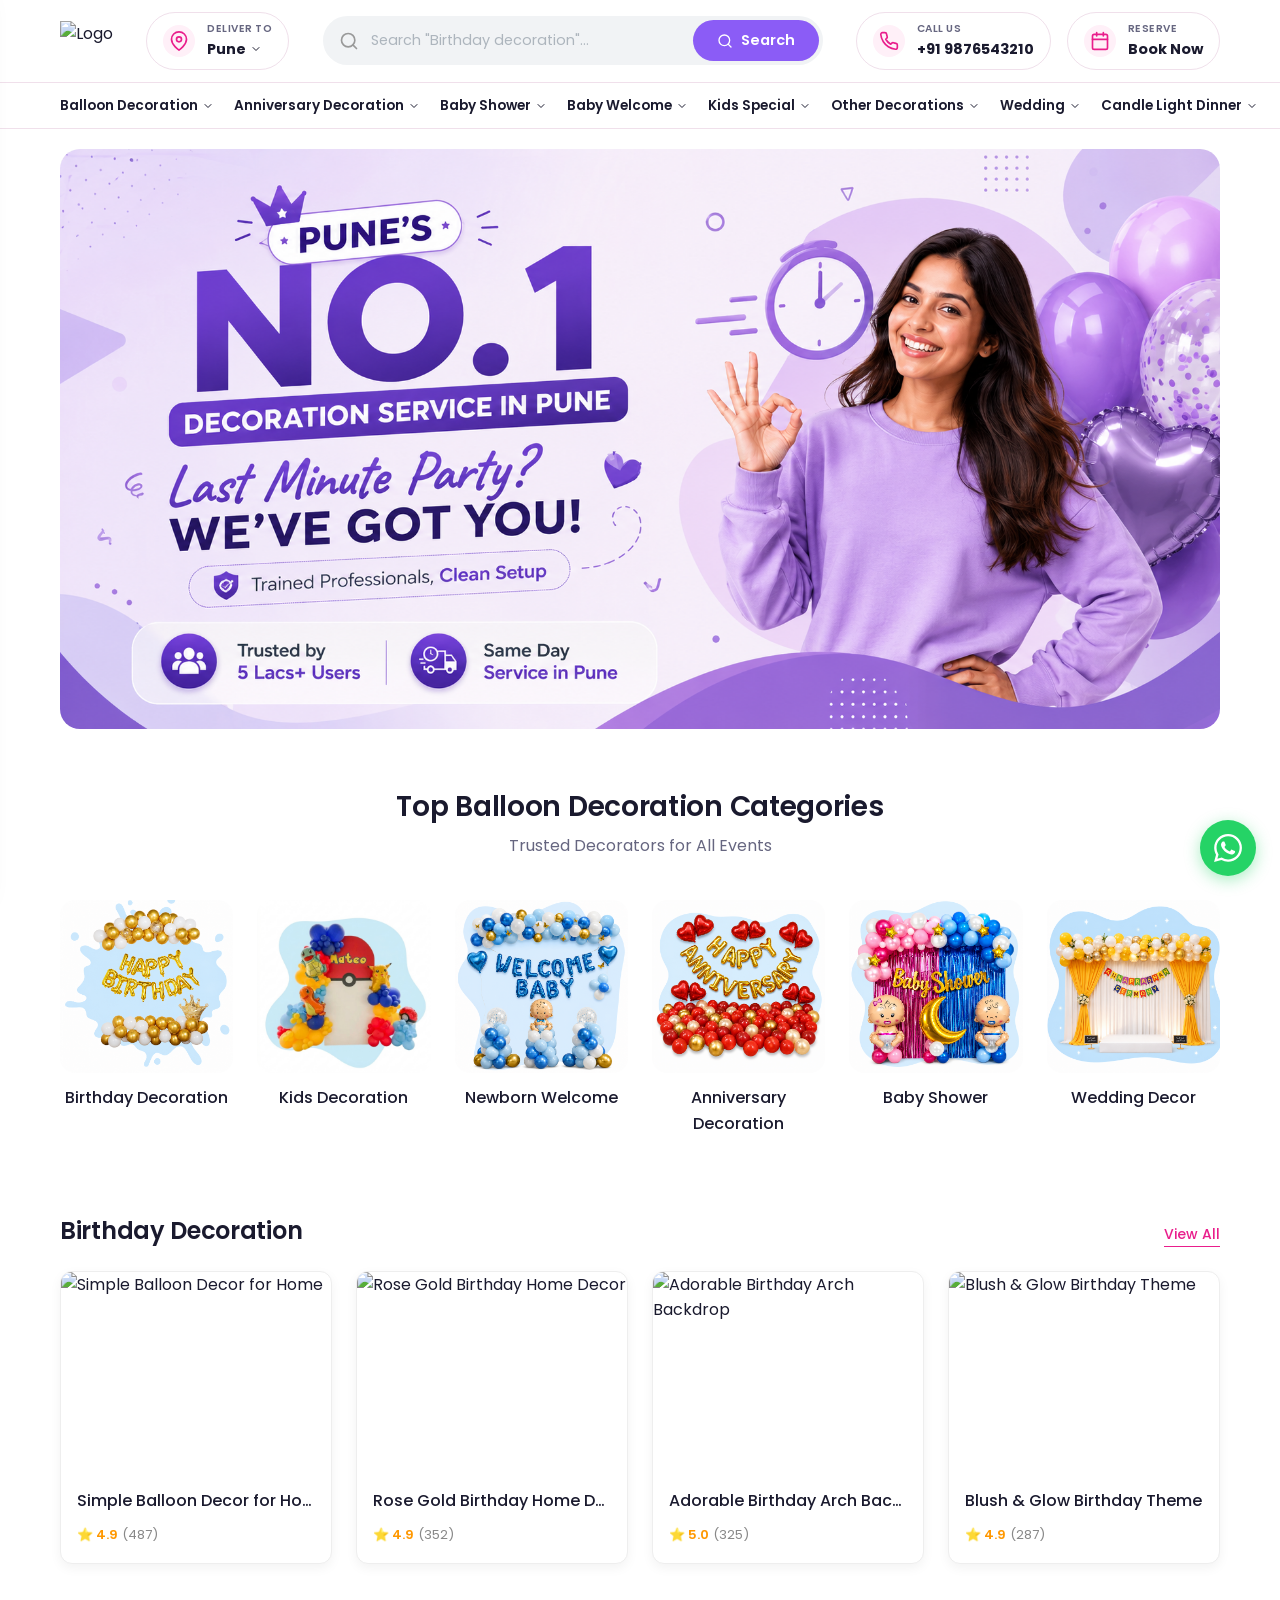
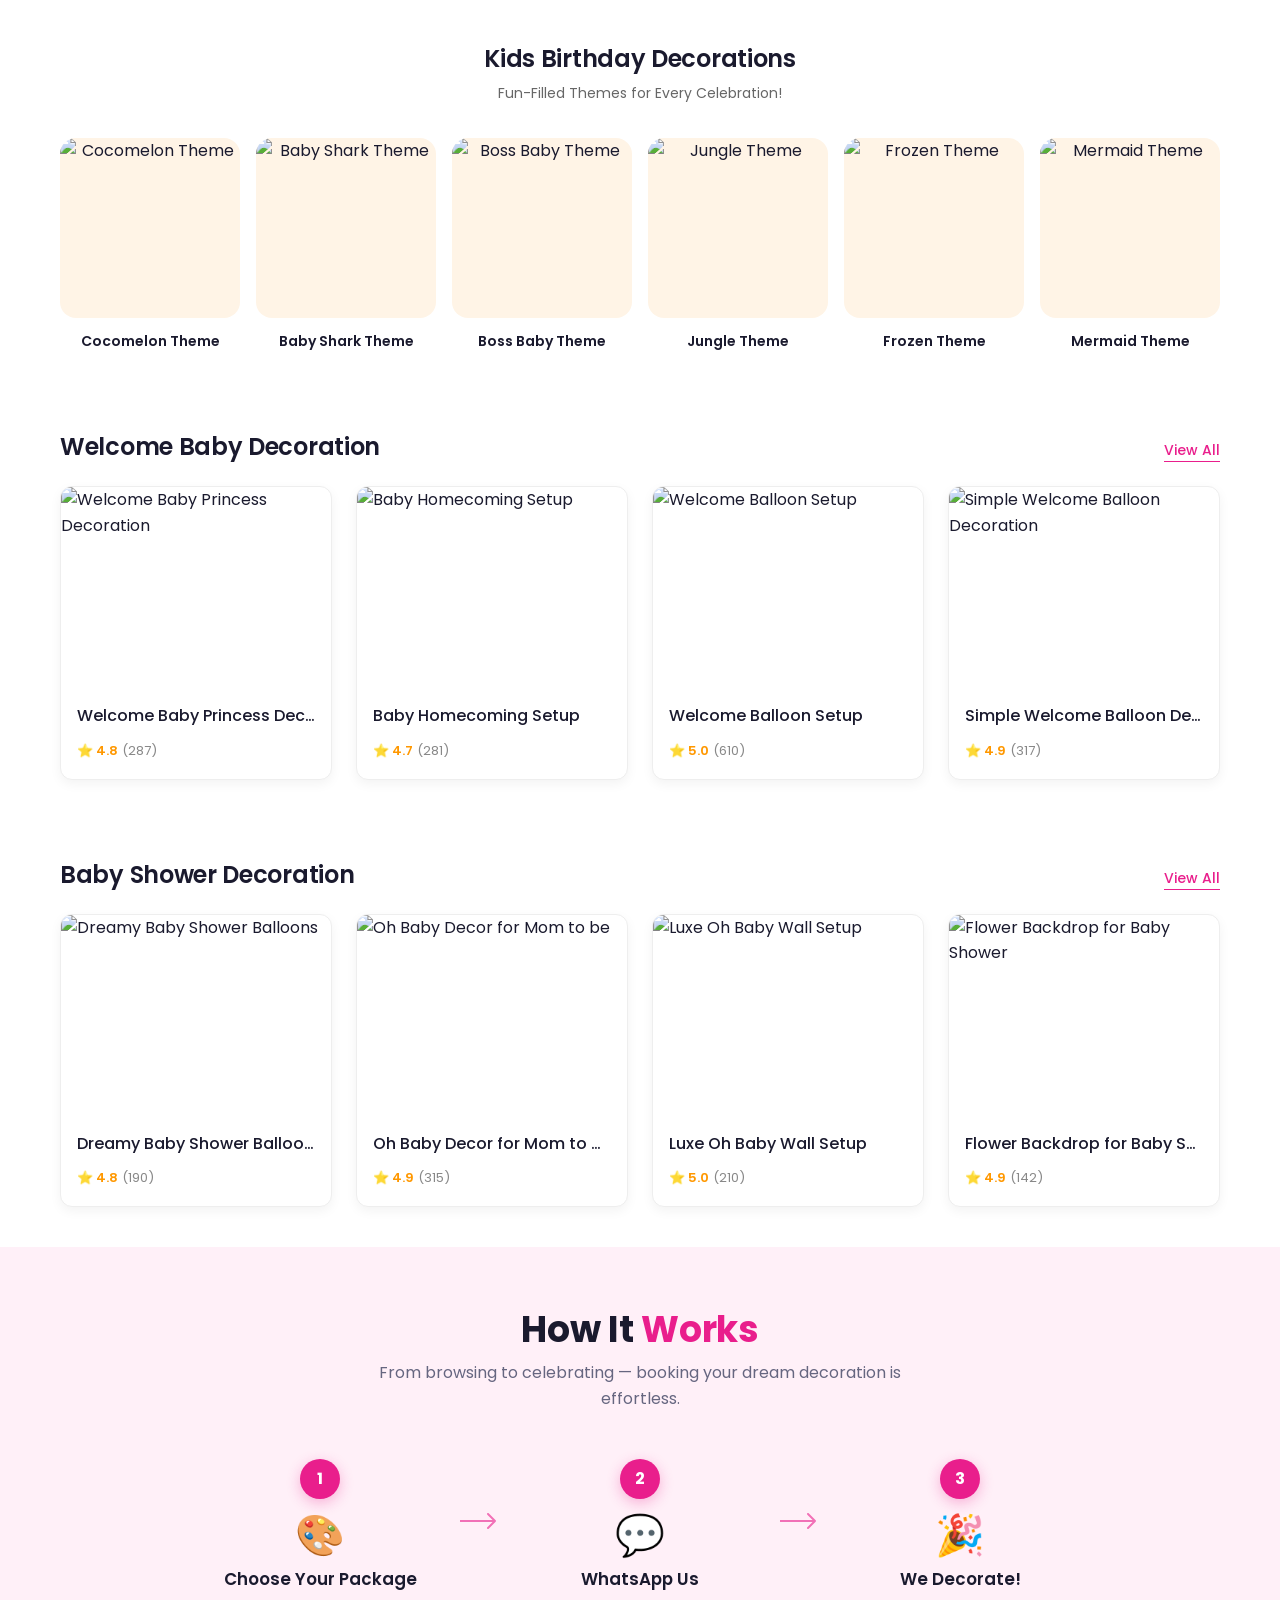
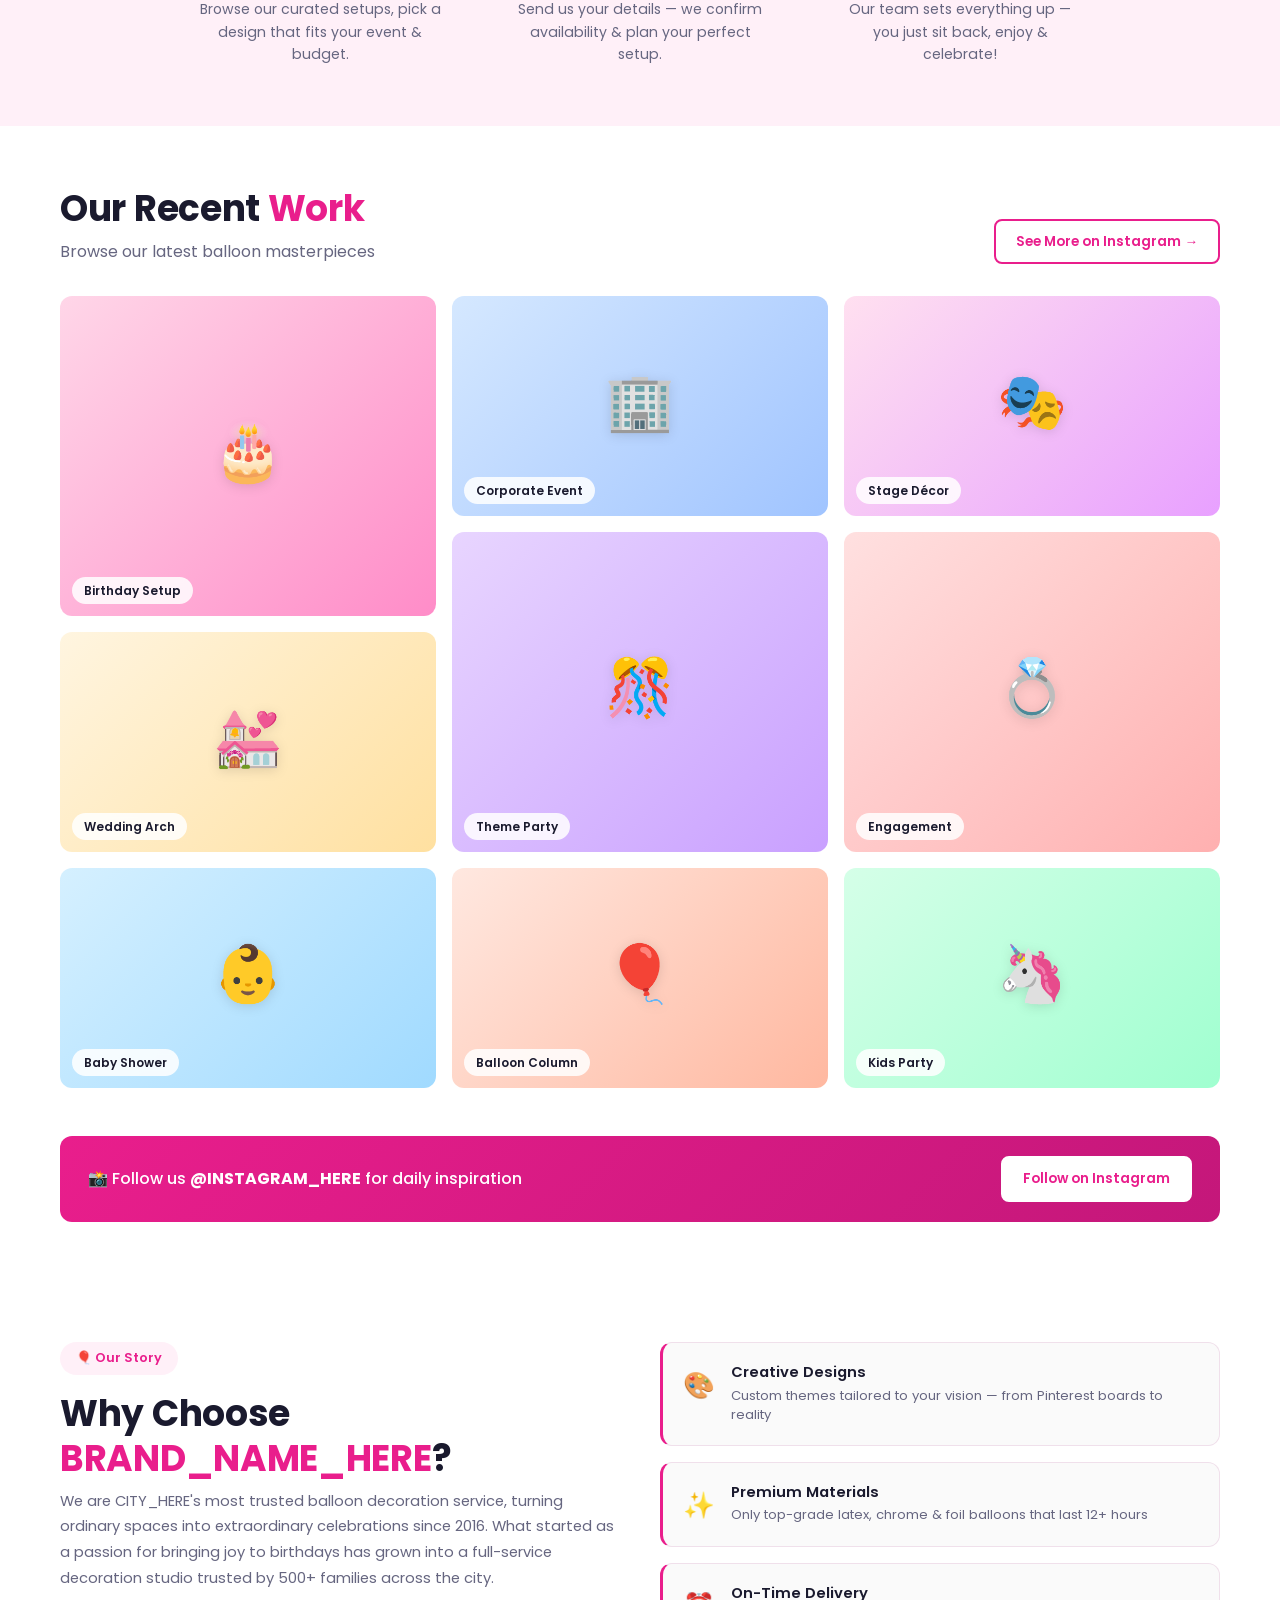
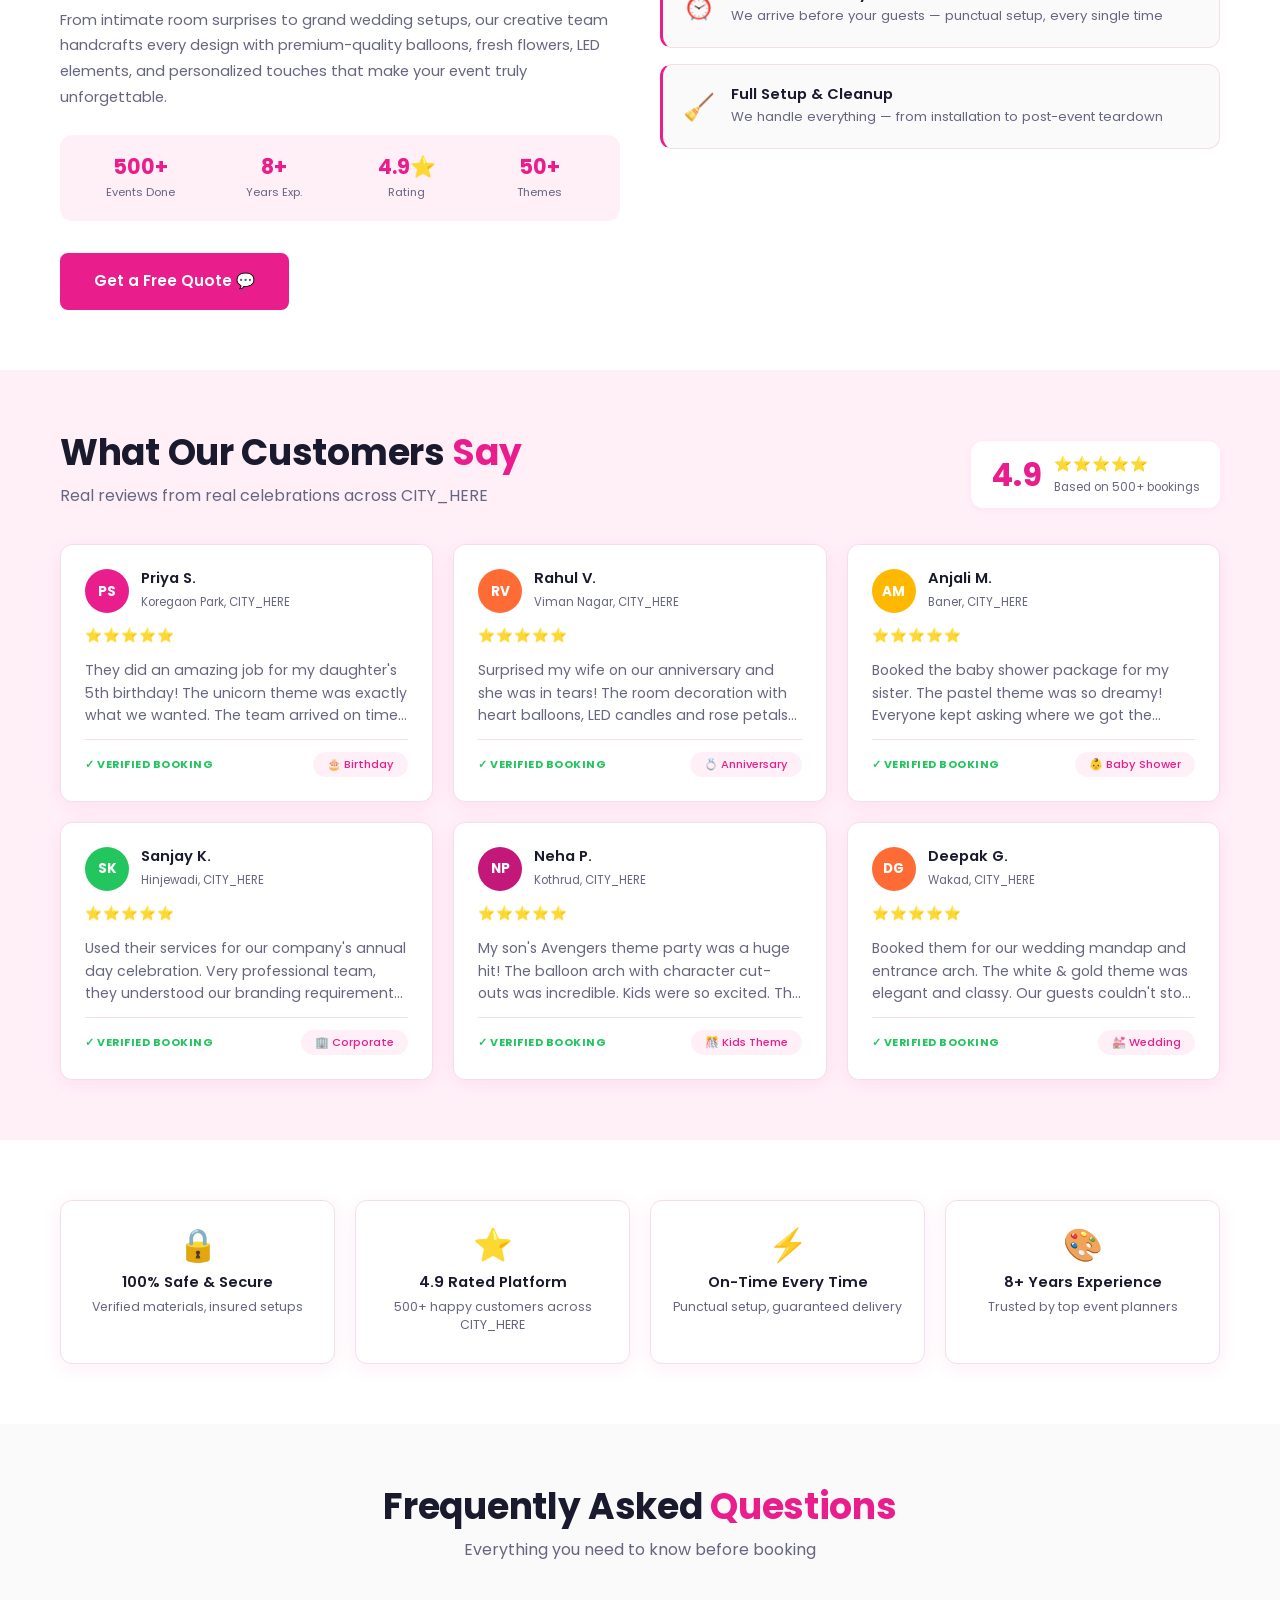
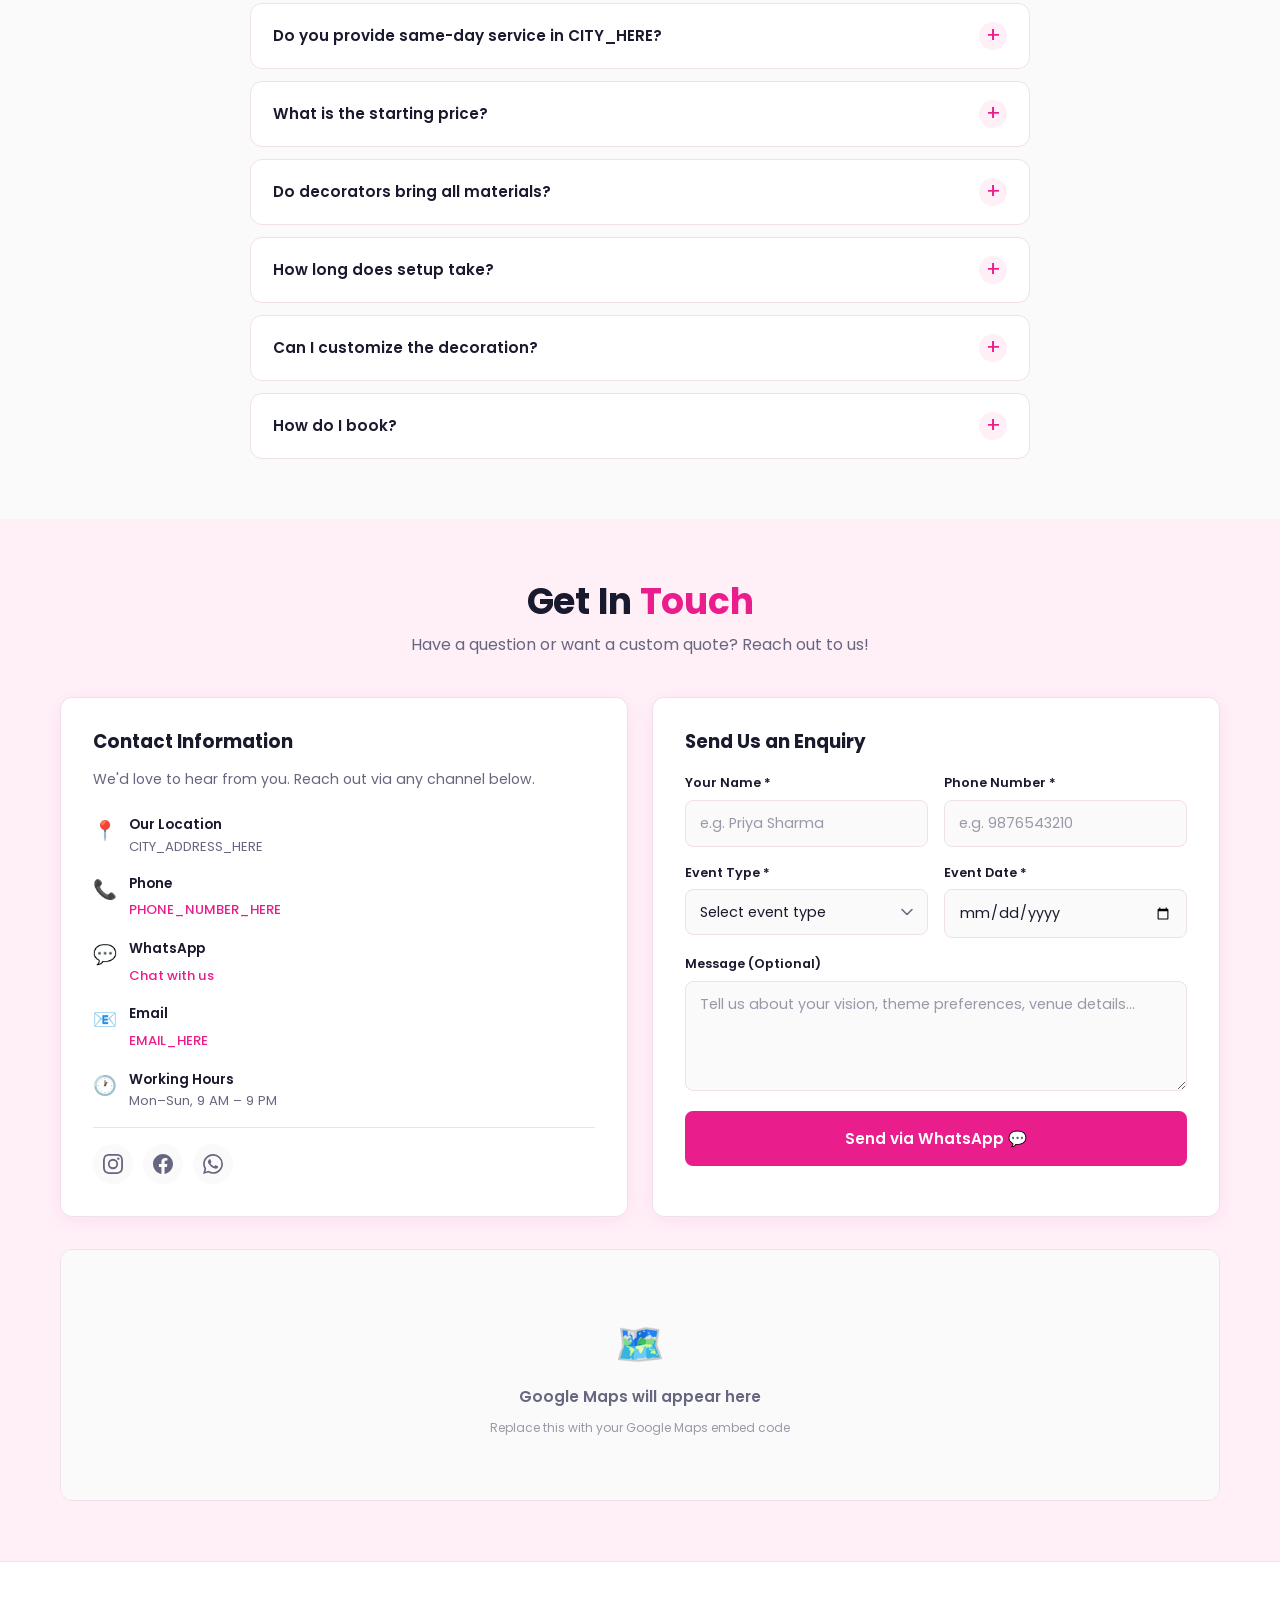
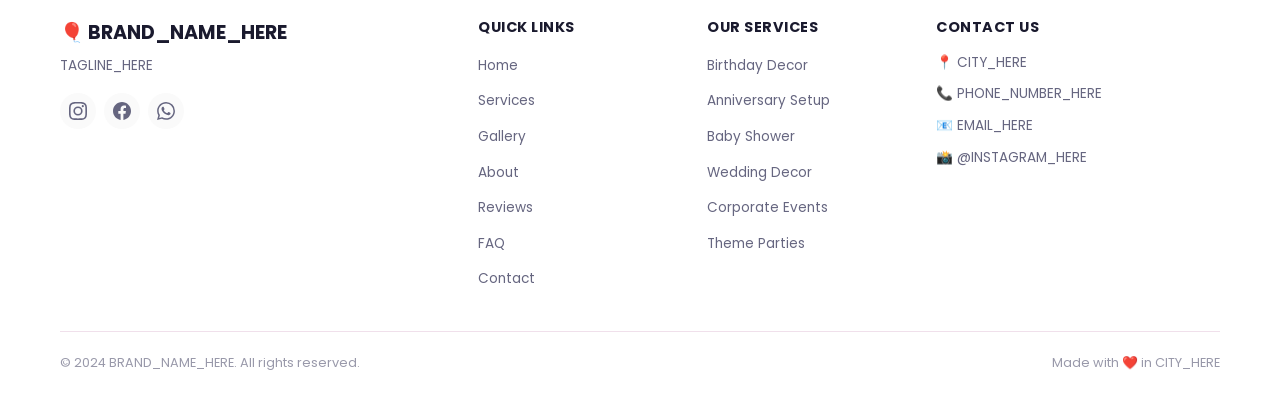
==== commit a058ed7d: "feat: implement global design system with custom CSS variables, reset, and scroll reveal animations" ====
--- a/index.html
+++ b/index.html
@@ -7,8 +7,8 @@
 
   <!-- SEO Meta -->
   <!-- CLIENT REPLACE: Update brand name, city, and tagline below -->
-  <title>Balloon Decoration in CITY_HERE | BRAND_NAME_HERE — Starting ₹999</title>
-  <meta name="description" content="BRAND_NAME_HERE offers premium balloon decoration in CITY_HERE from just ₹999. Same-day setup for birthdays, weddings, baby showers & corporate events. Book via WhatsApp!">
+  <title>Balloon Decoration in CITY_HERE | BRAND_NAME_HERE</title>
+  <meta name="description" content="BRAND_NAME_HERE offers premium balloon decoration in CITY_HERE . Same-day setup for birthdays, weddings, baby showers & corporate events. Book via WhatsApp!">
   <meta name="keywords" content="balloon decoration CITY_HERE, birthday balloon decoration, wedding balloon decor, baby shower balloons, corporate event decoration, balloon arch, balloon garland, party decoration CITY_HERE, same day balloon decoration">
   <meta name="author" content="BRAND_NAME_HERE">
   <meta name="robots" content="index, follow">
@@ -16,8 +16,8 @@
   <link rel="canonical" href="https://www.example.com/">
 
   <!-- Open Graph -->
-  <meta property="og:title" content="Balloon Decoration in CITY_HERE | BRAND_NAME_HERE — From ₹999">
-  <meta property="og:description" content="Premium balloon decoration in CITY_HERE. Same-day setup for birthdays, weddings, baby showers & corporate events. Starting ₹999. Book now!">
+  <meta property="og:title" content="Balloon Decoration in CITY_HERE | BRAND_NAME_HERE">
+  <meta property="og:description" content="Premium balloon decoration in CITY_HERE. Same-day setup for birthdays, weddings, baby showers & corporate events. . Book now!">
   <meta property="og:type" content="website">
   <!-- CLIENT REPLACE: Add your website URL and OG image URL -->
   <meta property="og:url" content="https://www.example.com/">
@@ -28,7 +28,7 @@
   <!-- Twitter Card -->
   <meta name="twitter:card" content="summary_large_image">
   <meta name="twitter:title" content="Balloon Decoration in CITY_HERE | BRAND_NAME_HERE">
-  <meta name="twitter:description" content="Premium balloon decoration from ₹999. Same-day setup in CITY_HERE. Book via WhatsApp!">
+  <meta name="twitter:description" content="Premium balloon decoration . Same-day setup in CITY_HERE. Book via WhatsApp!">
   <!-- CLIENT REPLACE: Add your OG image URL -->
   <meta name="twitter:image" content="https://www.example.com/images/og-banner.jpg">
 
@@ -52,7 +52,7 @@
       "addressLocality": "CITY_HERE",
       "addressCountry": "IN"
     },
-    "priceRange": "₹999 - ₹8,999",
+    
     "openingHours": "Mo-Su 09:00-21:00",
     "aggregateRating": {
       "@type": "AggregateRating",
@@ -299,15 +299,123 @@
   <div class="mobile-menu-overlay" id="mobile-menu-overlay"></div>
   <div class="mobile-menu" id="mobile-menu">
     <div class="mobile-menu__list-container">
-      <ul class="mobile-menu__list">
-        <li><a href="#">Balloon Decoration <svg width="16" height="16" viewBox="0 0 24 24" fill="none" stroke="#999" stroke-width="2" stroke-linecap="round" stroke-linejoin="round"><polyline points="9 18 15 12 9 6"></polyline></svg></a></li>
-        <li><a href="#">Anniversary Decoration <svg width="16" height="16" viewBox="0 0 24 24" fill="none" stroke="#999" stroke-width="2" stroke-linecap="round" stroke-linejoin="round"><polyline points="9 18 15 12 9 6"></polyline></svg></a></li>
-        <li><a href="#">Baby Shower <svg width="16" height="16" viewBox="0 0 24 24" fill="none" stroke="#999" stroke-width="2" stroke-linecap="round" stroke-linejoin="round"><polyline points="9 18 15 12 9 6"></polyline></svg></a></li>
-        <li><a href="#">Baby Welcome <svg width="16" height="16" viewBox="0 0 24 24" fill="none" stroke="#999" stroke-width="2" stroke-linecap="round" stroke-linejoin="round"><polyline points="9 18 15 12 9 6"></polyline></svg></a></li>
-        <li><a href="#">Kids Special <svg width="16" height="16" viewBox="0 0 24 24" fill="none" stroke="#999" stroke-width="2" stroke-linecap="round" stroke-linejoin="round"><polyline points="9 18 15 12 9 6"></polyline></svg></a></li>
-        <li><a href="#">Other Decorations <svg width="16" height="16" viewBox="0 0 24 24" fill="none" stroke="#999" stroke-width="2" stroke-linecap="round" stroke-linejoin="round"><polyline points="9 18 15 12 9 6"></polyline></svg></a></li>
-        <li><a href="#">Wedding <svg width="16" height="16" viewBox="0 0 24 24" fill="none" stroke="#999" stroke-width="2" stroke-linecap="round" stroke-linejoin="round"><polyline points="9 18 15 12 9 6"></polyline></svg></a></li>
-        <li><a href="#">Candle Light Dinner <svg width="16" height="16" viewBox="0 0 24 24" fill="none" stroke="#999" stroke-width="2" stroke-linecap="round" stroke-linejoin="round"><polyline points="9 18 15 12 9 6"></polyline></svg></a></li>
+            <ul class="mobile-menu__list">
+        <li class="mobile-has-dropdown">
+          <a href="#">Balloon Decoration <svg width="16" height="16" viewBox="0 0 24 24" fill="none" stroke="#999" stroke-width="2" stroke-linecap="round" stroke-linejoin="round" class="mobile-dropdown-icon"><polyline points="6 9 12 15 18 9"></polyline></svg></a>
+          <ul class="mobile-dropdown-menu">
+            <li><a href="#">Birthday Decoration</a></li>
+            <li><a href="#">Anniversary Decoration</a></li>
+            <li><a href="#">Baby Shower</a></li>
+            <li><a href="#">Baby Welcome</a></li>
+            <li><a href="#">Romantic Decoration</a></li>
+            <li><a href="#">Wedding Decoration</a></li>
+            <li><a href="#">Canopy Setup</a></li>
+          </ul>
+        </li>
+        <li class="mobile-has-dropdown">
+          <a href="#">Anniversary Decoration <svg width="16" height="16" viewBox="0 0 24 24" fill="none" stroke="#999" stroke-width="2" stroke-linecap="round" stroke-linejoin="round" class="mobile-dropdown-icon"><polyline points="6 9 12 15 18 9"></polyline></svg></a>
+          <ul class="mobile-dropdown-menu">
+            <li><a href="#">Candle Light Dinner</a></li>
+            <li><a href="#">Canopy Decor</a></li>
+            <li><a href="#">Car Boot Decor</a></li>
+            <li><a href="#">Room Decor</a></li>
+            <li><a href="#">Balloon Decor</a></li>
+            <li><a href="#">Rooftop Decor</a></li>
+            <li><a href="#">Premium Decor</a></li>
+          </ul>
+        </li>
+        <li class="mobile-has-dropdown">
+          <a href="#">Baby Shower <svg width="16" height="16" viewBox="0 0 24 24" fill="none" stroke="#999" stroke-width="2" stroke-linecap="round" stroke-linejoin="round" class="mobile-dropdown-icon"><polyline points="6 9 12 15 18 9"></polyline></svg></a>
+          <ul class="mobile-dropdown-menu">
+            <li><a href="#">Baby Welcome</a></li>
+            <li><a href="#">Annaprashan ceremony</a></li>
+            <li><a href="#">Naming ceremony</a></li>
+            <li><a href="#">Cradle Ceremony</a></li>
+            <li><a href="#">Baptism Ceremony</a></li>
+            <li><a href="#">Mundan Ceremony</a></li>
+          </ul>
+        </li>
+        <li class="mobile-has-dropdown">
+          <a href="#">Baby Welcome <svg width="16" height="16" viewBox="0 0 24 24" fill="none" stroke="#999" stroke-width="2" stroke-linecap="round" stroke-linejoin="round" class="mobile-dropdown-icon"><polyline points="6 9 12 15 18 9"></polyline></svg></a>
+          <ul class="mobile-dropdown-menu">
+            <li><a href="#">Baby Welcome</a></li>
+            <li><a href="#">Annaprashan ceremony</a></li>
+            <li><a href="#">Naming ceremony</a></li>
+            <li><a href="#">Cradle Ceremony</a></li>
+            <li><a href="#">Baby Shower</a></li>
+            <li><a href="#">Kids Special</a></li>
+            <li><a href="#">Baptism Ceremony</a></li>
+            <li><a href="#">Mundan Ceremony</a></li>
+          </ul>
+        </li>
+        <li class="mobile-has-dropdown">
+          <a href="#">Kids Special <svg width="16" height="16" viewBox="0 0 24 24" fill="none" stroke="#999" stroke-width="2" stroke-linecap="round" stroke-linejoin="round" class="mobile-dropdown-icon"><polyline points="6 9 12 15 18 9"></polyline></svg></a>
+          <ul class="mobile-dropdown-menu">
+            <li><a href="#">All Kids Special</a></li>
+            <li><a href="#">Boss Baby Theme</a></li>
+            <li><a href="#">Butterfly Theme</a></li>
+            <li><a href="#">Disney Cars Theme</a></li>
+            <li><a href="#">Cocomelon Theme</a></li>
+            <li><a href="#">Disney Princess Theme</a></li>
+            <li><a href="#">Frozen Theme</a></li>
+            <li><a href="#">Jungle Theme</a></li>
+            <li><a href="#">Mermaid Theme</a></li>
+            <li><a href="#">Mickey Minnie Theme</a></li>
+            <li><a href="#">Peppa Pig Theme</a></li>
+            <li><a href="#">Space Theme</a></li>
+            <li><a href="#">Sports Theme</a></li>
+            <li><a href="#">Superhero Theme</a></li>
+            <li><a href="#">Unicorn Theme</a></li>
+          </ul>
+        </li>
+        <li class="mobile-has-dropdown">
+          <a href="#">Other Decorations <svg width="16" height="16" viewBox="0 0 24 24" fill="none" stroke="#999" stroke-width="2" stroke-linecap="round" stroke-linejoin="round" class="mobile-dropdown-icon"><polyline points="6 9 12 15 18 9"></polyline></svg></a>
+          <ul class="mobile-dropdown-menu">
+            <li><a href="#">Balloon Bouquets</a></li>
+            <li><a href="#">Birthday Decorations</a></li>
+            <li><a href="#">Canopy Decorations</a></li>
+            <li><a href="#">Car Boot Decorations</a></li>
+            <li><a href="#">Ceremony decorations</a></li>
+            <li><a href="#">Congratulation Decorations</a></li>
+            <li><a href="#">Flower Decorations</a></li>
+            <li><a href="#">Ganpati Decorations</a></li>
+            <li><a href="#">Guruji Decorations</a></li>
+            <li><a href="#">Halloween Decorations</a></li>
+            <li><a href="#">Kids Activities</a></li>
+            <li><a href="#">Office Decorations</a></li>
+            <li><a href="#">Premium Decorations</a></li>
+            <li><a href="#">Retirement Decorations</a></li>
+            <li><a href="#">Room Decorations</a></li>
+            <li><a href="#">Stage Decorations</a></li>
+            <li><a href="#">Terrace Decoration</a></li>
+          </ul>
+        </li>
+        <li class="mobile-has-dropdown">
+          <a href="#">Wedding <svg width="16" height="16" viewBox="0 0 24 24" fill="none" stroke="#999" stroke-width="2" stroke-linecap="round" stroke-linejoin="round" class="mobile-dropdown-icon"><polyline points="6 9 12 15 18 9"></polyline></svg></a>
+          <ul class="mobile-dropdown-menu">
+            <li><a href="#">Bachelorette decorations</a></li>
+            <li><a href="#">First Night Decorations</a></li>
+            <li><a href="#">Haldi Decorations</a></li>
+            <li><a href="#">Mehndi Decorations</a></li>
+            <li><a href="#">Proposal Decorations</a></li>
+            <li><a href="#">Wedding Car Decorations</a></li>
+            <li><a href="#">Bridal Welcome</a></li>
+          </ul>
+        </li>
+        <li class="mobile-has-dropdown">
+          <a href="#">Candle Light Dinner <svg width="16" height="16" viewBox="0 0 24 24" fill="none" stroke="#999" stroke-width="2" stroke-linecap="round" stroke-linejoin="round" class="mobile-dropdown-icon"><polyline points="6 9 12 15 18 9"></polyline></svg></a>
+          <ul class="mobile-dropdown-menu">
+            <li><a href="#">Private Cabana Setup</a></li>
+            <li><a href="#">Canopy Setup</a></li>
+            <li><a href="#">Proposal Candle Light</a></li>
+            <li><a href="#">Open Garden</a></li>
+            <li><a href="#">Bohemian Decor</a></li>
+            <li><a href="#">Tent Candle Light</a></li>
+            <li><a href="#">Starlit Dinner</a></li>
+            <li><a href="#">Cosy Tent Setup</a></li>
+            <li><a href="#">Intimate Dinner Setup</a></li>
+          </ul>
+        </li>
       </ul>
       
       <div class="mobile-menu__contact">
@@ -455,217 +563,189 @@
   </section>
 
 
-  <!-- ============ SERVICES GRID ============ -->
-  <section id="services-grid" class="services section-pad">
+  
+  <!-- ============ NEW BIRTHDAY DECORATION SECTION ============ -->
+  <style>
+    .new-bd-section { padding: 40px 0; }
+    .new-bd-header { display: flex; justify-content: space-between; align-items: baseline; margin-bottom: 24px; }
+    .new-bd-title { font-size: 24px; font-weight: 600; color: #1A1A2E; margin: 0; }
+    .new-bd-view-all { color: #E91E8C; font-weight: 500; text-decoration: none; border-bottom: 1px solid #E91E8C; font-size: 14px; }
+    
+    .new-bd-grid { display: grid; grid-template-columns: repeat(auto-fit, minmax(250px, 1fr)); gap: 24px; }
+    .new-bd-card { background: #fff; border-radius: 12px; overflow: hidden; box-shadow: 0 4px 12px rgba(0,0,0,0.05); border: 1px solid #eee; min-width: 0; }
+    .new-bd-card img { width: 100%; height: 200px; object-fit: cover; display: block; }
+    .new-bd-card-body { padding: 16px; }
+    .new-bd-card-title { font-size: 16px; font-weight: 500; color: #1A1A2E; margin-bottom: 8px; white-space: nowrap; overflow: hidden; text-overflow: ellipsis; }
+    .new-bd-rating { display: inline-flex; align-items: center; gap: 4px; font-size: 13px; font-weight: 600; color: #FF9800; }
+    .new-bd-rating span { color: #888; font-weight: 400; }
+    
+    .new-kids-section { padding: 40px 0; text-align: center; }
+    .new-kids-title { font-size: 24px; font-weight: 600; color: #1A1A2E; margin-bottom: 8px; }
+    .new-kids-subtitle { font-size: 14px; color: #666; margin-bottom: 32px; }
+    
+    .new-kids-grid { display: grid; grid-template-columns: repeat(auto-fit, minmax(140px, 1fr)); gap: 16px; }
+    .new-kids-card { display: flex; flex-direction: column; align-items: center; gap: 12px; text-decoration: none; min-width: 0; }
+    .new-kids-card img { width: 100%; aspect-ratio: 1; object-fit: cover; border-radius: 16px; background: #FFF4E6; }
+    .new-kids-card span { font-size: 14px; font-weight: 600; color: #1A1A2E; white-space: nowrap; overflow: hidden; text-overflow: ellipsis; width: 100%; text-align: center; display: block; padding: 0 4px; box-sizing: border-box; }
+    
+    @media (max-width: 768px) {
+      .new-bd-grid { grid-template-columns: repeat(2, 1fr); gap: 12px; }
+      .new-bd-card img { height: 140px; }
+      .new-kids-grid { grid-template-columns: repeat(3, 1fr); gap: 12px; }
+    }
+  </style>
+
+  <section id="services-grid" class="new-bd-section">
     <div class="container">
-      <!-- Section Header + Sort -->
-      <div class="services__header reveal">
-        <div class="services__header-text">
-          <h2 class="section-title">Our Decoration <span>Packages</span></h2>
-          <p class="section-subtitle">Choose from our curated setups — customized to your event &amp; budget</p>
-        </div>
-        <div class="services__sort" id="sort-pills">
-          <button class="sort-pill active" data-sort="popular">Popular ★</button>
-          <button class="sort-pill" data-sort="price-low">Price: Low→High</button>
-          <button class="sort-pill" data-sort="new">New</button>
-        </div>
-      </div>
-
-      <!-- Service Cards Grid -->
-      <div class="services__grid" id="services-grid-container">
-
-        <!-- Card 1: Simple Balloon Setup -->
-        <div class="service-card card reveal" data-category="birthday room-decor" data-price="999" data-popular="3" data-new="false">
-          <div class="service-card__img" style="background: linear-gradient(135deg, #FFE0F0, #FFB6D9);">
-            <span class="service-card__category-label">🎂 Birthday</span>
-            <span class="badge-discount">25% OFF</span>
-            <div class="service-card__img-icon">🎈</div>
-          </div>
-          <div class="service-card__body">
-            <div class="service-card__rating">
-              <span class="badge-rating">4.8</span>
-              <span class="service-card__reviews">(280 reviews)</span>
-            </div>
-            <h3 class="service-card__title">Simple Balloon Setup</h3>
-            <p class="service-card__desc">Basic balloon bunch with ribbon — perfect for small celebrations at home.</p>
-            <div class="service-card__pricing">
-              <span class="service-card__price-old">₹1,299</span>
-              <span class="service-card__price">₹999</span>
-            </div>
-            <button class="btn-primary btn-sm service-card__cta" data-package="Simple Balloon Setup" onclick="bookOnWhatsApp(this)">
-              Book on WhatsApp →
-            </button>
-          </div>
-        </div>
-
-        <!-- Card 2: Birthday Balloon Arch -->
-        <div class="service-card card reveal" data-delay="100" data-category="birthday kids-theme" data-price="1799" data-popular="1" data-new="false">
-          <div class="service-card__img" style="background: linear-gradient(135deg, #FFD6E8, #FF8CC8);">
-            <span class="service-card__category-label">🎂 Birthday</span>
-            <span class="badge-discount">18% OFF</span>
-            <div class="service-card__img-icon">🌈</div>
-          </div>
-          <div class="service-card__body">
-            <div class="service-card__rating">
-              <span class="badge-rating">4.9</span>
-              <span class="service-card__reviews">(420 reviews)</span>
-            </div>
-            <h3 class="service-card__title">Birthday Balloon Arch</h3>
-            <p class="service-card__desc">Grand arch with foil numbers, LED string &amp; premium latex balloons.</p>
-            <div class="service-card__pricing">
-              <span class="service-card__price-old">₹2,199</span>
-              <span class="service-card__price">₹1,799</span>
-            </div>
-            <button class="btn-primary btn-sm service-card__cta" data-package="Birthday Balloon Arch" onclick="bookOnWhatsApp(this)">
-              Book on WhatsApp →
-            </button>
-          </div>
-        </div>
-
-        <!-- Card 3: Theme Party Setup -->
-        <div class="service-card card reveal" data-delay="200" data-category="kids-theme birthday" data-price="2499" data-popular="2" data-new="true">
-          <div class="service-card__img" style="background: linear-gradient(135deg, #E8D5FF, #C9A0FF);">
-            <span class="service-card__category-label">🎊 Kids Theme</span>
-            <span class="badge-discount">17% OFF</span>
-            <div class="service-card__img-icon">🦄</div>
-          </div>
-          <div class="service-card__body">
-            <div class="service-card__rating">
-              <span class="badge-rating">4.9</span>
-              <span class="service-card__reviews">(350 reviews)</span>
-            </div>
-            <h3 class="service-card__title">Theme Party Setup</h3>
-            <p class="service-card__desc">Custom theme with character balloons, backdrop &amp; table centerpieces.</p>
-            <div class="service-card__pricing">
-              <span class="service-card__price-old">₹2,999</span>
-              <span class="service-card__price">₹2,499</span>
-            </div>
-            <button class="btn-primary btn-sm service-card__cta" data-package="Theme Party Setup" onclick="bookOnWhatsApp(this)">
-              Book on WhatsApp →
-            </button>
-          </div>
-        </div>
-
-        <!-- Card 4: Baby Shower Decor -->
-        <div class="service-card card reveal" data-delay="300" data-category="baby-shower" data-price="2199" data-popular="5" data-new="false">
-          <div class="service-card__img" style="background: linear-gradient(135deg, #D5F0FF, #A0DAFF);">
-            <span class="service-card__category-label">👶 Baby Shower</span>
-            <span class="badge-discount">19% OFF</span>
-            <div class="service-card__img-icon">👶</div>
-          </div>
-          <div class="service-card__body">
-            <div class="service-card__rating">
-              <span class="badge-rating">4.8</span>
-              <span class="service-card__reviews">(190 reviews)</span>
-            </div>
-            <h3 class="service-card__title">Baby Shower Decor</h3>
-            <p class="service-card__desc">Pastel balloon garland with "Oh Baby" foil, teddy accents &amp; more.</p>
-            <div class="service-card__pricing">
-              <span class="service-card__price-old">₹2,699</span>
-              <span class="service-card__price">₹2,199</span>
-            </div>
-            <button class="btn-primary btn-sm service-card__cta" data-package="Baby Shower Decor" onclick="bookOnWhatsApp(this)">
-              Book on WhatsApp →
-            </button>
-          </div>
-        </div>
-
-        <!-- Card 5: Anniversary Room Decor -->
-        <div class="service-card card reveal" data-category="anniversary room-decor" data-price="1999" data-popular="4" data-new="false">
-          <div class="service-card__img" style="background: linear-gradient(135deg, #FFE8E0, #FFB8A0);">
-            <span class="service-card__category-label">💍 Anniversary</span>
-            <span class="badge-discount">20% OFF</span>
-            <div class="service-card__img-icon">💕</div>
-          </div>
-          <div class="service-card__body">
-            <div class="service-card__rating">
-              <span class="badge-rating">4.9</span>
-              <span class="service-card__reviews">(310 reviews)</span>
-            </div>
-            <h3 class="service-card__title">Anniversary Room Decor</h3>
-            <p class="service-card__desc">Romantic heart balloons, LED candles, rose petals &amp; photo wall.</p>
-            <div class="service-card__pricing">
-              <span class="service-card__price-old">₹2,499</span>
-              <span class="service-card__price">₹1,999</span>
-            </div>
-            <button class="btn-primary btn-sm service-card__cta" data-package="Anniversary Room Decor" onclick="bookOnWhatsApp(this)">
-              Book on WhatsApp →
-            </button>
-          </div>
-        </div>
-
-        <!-- Card 6: Wedding Balloon Setup -->
-        <div class="service-card card reveal" data-delay="100" data-category="wedding outdoor" data-price="3499" data-popular="6" data-new="true">
-          <div class="service-card__img" style="background: linear-gradient(135deg, #FFF5E0, #FFE0A0);">
-            <span class="service-card__category-label">💒 Wedding</span>
-            <span class="badge-discount">17% OFF</span>
-            <div class="service-card__img-icon">💒</div>
-          </div>
-          <div class="service-card__body">
-            <div class="service-card__rating">
-              <span class="badge-rating">4.9</span>
-              <span class="service-card__reviews">(260 reviews)</span>
-            </div>
-            <h3 class="service-card__title">Wedding Balloon Setup</h3>
-            <p class="service-card__desc">Elegant entrance arch, mandap decor &amp; stage backdrop in premium colors.</p>
-            <div class="service-card__pricing">
-              <span class="service-card__price-old">₹4,199</span>
-              <span class="service-card__price">₹3,499</span>
-            </div>
-            <button class="btn-primary btn-sm service-card__cta" data-package="Wedding Balloon Setup" onclick="bookOnWhatsApp(this)">
-              Book on WhatsApp →
-            </button>
-          </div>
-        </div>
-
-        <!-- Card 7: Corporate Event Decor -->
-        <div class="service-card card reveal" data-delay="200" data-category="corporate outdoor" data-price="4999" data-popular="7" data-new="false">
-          <div class="service-card__img" style="background: linear-gradient(135deg, #D5E8FF, #A0C4FF);">
-            <span class="service-card__category-label">🏢 Corporate</span>
-            <span class="badge-discount">17% OFF</span>
-            <div class="service-card__img-icon">🏢</div>
-          </div>
-          <div class="service-card__body">
-            <div class="service-card__rating">
-              <span class="badge-rating">4.8</span>
-              <span class="service-card__reviews">(145 reviews)</span>
-            </div>
-            <h3 class="service-card__title">Corporate Event Decor</h3>
-            <p class="service-card__desc">Branded balloon columns, logo wall &amp; professional event styling.</p>
-            <div class="service-card__pricing">
-              <span class="service-card__price-old">₹5,999</span>
-              <span class="service-card__price">₹4,999</span>
-            </div>
-            <button class="btn-primary btn-sm service-card__cta" data-package="Corporate Event Decor" onclick="bookOnWhatsApp(this)">
-              Book on WhatsApp →
-            </button>
-          </div>
-        </div>
-
-        <!-- Card 8: Premium Grand Setup -->
-        <div class="service-card card reveal" data-delay="300" data-category="wedding corporate outdoor" data-price="7499" data-popular="8" data-new="true">
-          <div class="service-card__img" style="background: linear-gradient(135deg, #FFE0F0, #E8A0FF);">
-            <span class="service-card__category-label">✨ Premium</span>
-            <span class="badge-discount">17% OFF</span>
-            <div class="service-card__img-icon">👑</div>
-          </div>
-          <div class="service-card__body">
-            <div class="service-card__rating">
-              <span class="badge-rating">5.0</span>
-              <span class="service-card__reviews">(98 reviews)</span>
-            </div>
-            <h3 class="service-card__title">Premium Grand Setup</h3>
-            <p class="service-card__desc">Full venue transformation — multiple arches, organic garlands, LED &amp; flowers.</p>
-            <div class="service-card__pricing">
-              <span class="service-card__price-old">₹8,999</span>
-              <span class="service-card__price">₹7,499</span>
-            </div>
-            <button class="btn-primary btn-sm service-card__cta" data-package="Premium Grand Setup" onclick="bookOnWhatsApp(this)">
-              Book on WhatsApp →
-            </button>
-          </div>
-        </div>
-
+      <div class="new-bd-header">
+        <h2 class="new-bd-title">Birthday Decoration</h2>
+        <a href="#" class="new-bd-view-all">View All</a>
+      </div>
+      
+      <div class="new-bd-grid">
+        <div class="new-bd-card">
+          <img src="https://via.placeholder.com/400x300/FFD6E8/1A1A2E?text=Simple+Decor" alt="Simple Balloon Decor for Home">
+          <div class="new-bd-card-body">
+            <div class="new-bd-card-title" title="Simple Balloon Decor for Home">Simple Balloon Decor for Home</div>
+            <div class="new-bd-rating">⭐ 4.9 <span>(487)</span></div>
+          </div>
+        </div>
+        <div class="new-bd-card">
+          <img src="https://via.placeholder.com/400x300/FFF0F8/1A1A2E?text=Rose+Gold" alt="Rose Gold Birthday Home Decor">
+          <div class="new-bd-card-body">
+            <div class="new-bd-card-title" title="Rose Gold Birthday Home Decor">Rose Gold Birthday Home Decor</div>
+            <div class="new-bd-rating">⭐ 4.9 <span>(352)</span></div>
+          </div>
+        </div>
+        <div class="new-bd-card">
+          <img src="https://via.placeholder.com/400x300/E8D5FF/1A1A2E?text=Arch+Backdrop" alt="Adorable Birthday Arch Backdrop">
+          <div class="new-bd-card-body">
+            <div class="new-bd-card-title" title="Adorable Birthday Arch Backdrop">Adorable Birthday Arch Backdrop</div>
+            <div class="new-bd-rating">⭐ 5.0 <span>(325)</span></div>
+          </div>
+        </div>
+        <div class="new-bd-card">
+          <img src="https://via.placeholder.com/400x300/FFE0F0/1A1A2E?text=Blush+Theme" alt="Blush & Glow Birthday Theme">
+          <div class="new-bd-card-body">
+            <div class="new-bd-card-title" title="Blush & Glow Birthday Theme">Blush & Glow Birthday Theme</div>
+            <div class="new-bd-rating">⭐ 4.9 <span>(287)</span></div>
+          </div>
+        </div>
+      </div>
+    </div>
+  </section>
+
+  <section class="new-kids-section">
+    <div class="container">
+      <h2 class="new-kids-title">Kids Birthday Decorations</h2>
+      <p class="new-kids-subtitle">Fun-Filled Themes for Every Celebration!</p>
+      
+      <div class="new-kids-grid">
+        <a href="#" class="new-kids-card">
+          <img src="https://via.placeholder.com/200/FFF4E6/1A1A2E?text=Cocomelon" alt="Cocomelon Theme">
+          <span>Cocomelon Theme</span>
+        </a>
+        <a href="#" class="new-kids-card">
+          <img src="https://via.placeholder.com/200/E6F4FF/1A1A2E?text=Baby+Shark" alt="Baby Shark Theme">
+          <span>Baby Shark Theme</span>
+        </a>
+        <a href="#" class="new-kids-card">
+          <img src="https://via.placeholder.com/200/F0F0F0/1A1A2E?text=Boss+Baby" alt="Boss Baby Theme">
+          <span>Boss Baby Theme</span>
+        </a>
+        <a href="#" class="new-kids-card">
+          <img src="https://via.placeholder.com/200/E6FFE6/1A1A2E?text=Jungle" alt="Jungle Theme">
+          <span>Jungle Theme</span>
+        </a>
+        <a href="#" class="new-kids-card">
+          <img src="https://via.placeholder.com/200/E6E6FF/1A1A2E?text=Frozen" alt="Frozen Theme">
+          <span>Frozen Theme</span>
+        </a>
+        <a href="#" class="new-kids-card">
+          <img src="https://via.placeholder.com/200/FFE6F0/1A1A2E?text=Mermaid" alt="Mermaid Theme">
+          <span>Mermaid Theme</span>
+        </a>
+      </div>
+    </div>
+  </section>
+
+
+  <section class="new-bd-section">
+    <div class="container">
+      <div class="new-bd-header">
+        <h2 class="new-bd-title">Welcome Baby Decoration</h2>
+        <a href="#" class="new-bd-view-all">View All</a>
+      </div>
+      
+      <div class="new-bd-grid">
+        <div class="new-bd-card">
+          <img src="https://via.placeholder.com/400x300/E8D5FF/1A1A2E?text=Welcome+Princess" alt="Welcome Baby Princess Decoration">
+          <div class="new-bd-card-body">
+            <div class="new-bd-card-title" title="Welcome Baby Princess Decoration">Welcome Baby Princess Decoration</div>
+            <div class="new-bd-rating">⭐ 4.8 <span>(287)</span></div>
+          </div>
+        </div>
+        <div class="new-bd-card">
+          <img src="https://via.placeholder.com/400x300/D5F0FF/1A1A2E?text=Homecoming" alt="Baby Homecoming Setup">
+          <div class="new-bd-card-body">
+            <div class="new-bd-card-title" title="Baby Homecoming Setup">Baby Homecoming Setup</div>
+            <div class="new-bd-rating">⭐ 4.7 <span>(281)</span></div>
+          </div>
+        </div>
+        <div class="new-bd-card">
+          <img src="https://via.placeholder.com/400x300/FFE8E0/1A1A2E?text=Balloon+Setup" alt="Welcome Balloon Setup">
+          <div class="new-bd-card-body">
+            <div class="new-bd-card-title" title="Welcome Balloon Setup">Welcome Balloon Setup</div>
+            <div class="new-bd-rating">⭐ 5.0 <span>(610)</span></div>
+          </div>
+        </div>
+        <div class="new-bd-card">
+          <img src="https://via.placeholder.com/400x300/E6E6FF/1A1A2E?text=Simple+Welcome" alt="Simple Welcome Balloon Decoration">
+          <div class="new-bd-card-body">
+            <div class="new-bd-card-title" title="Simple Welcome Balloon Decoration">Simple Welcome Balloon Decoration</div>
+            <div class="new-bd-rating">⭐ 4.9 <span>(317)</span></div>
+          </div>
+        </div>
+      </div>
+    </div>
+  </section>
+
+  <section class="new-bd-section">
+    <div class="container">
+      <div class="new-bd-header">
+        <h2 class="new-bd-title">Baby Shower Decoration</h2>
+        <a href="#" class="new-bd-view-all">View All</a>
+      </div>
+      
+      <div class="new-bd-grid">
+        <div class="new-bd-card">
+          <img src="https://via.placeholder.com/400x300/D5F0FF/1A1A2E?text=Dreamy+Baby+Shower" alt="Dreamy Baby Shower Balloons">
+          <div class="new-bd-card-body">
+            <div class="new-bd-card-title" title="Dreamy Baby Shower Balloons">Dreamy Baby Shower Balloons</div>
+            <div class="new-bd-rating">⭐ 4.8 <span>(190)</span></div>
+          </div>
+        </div>
+        <div class="new-bd-card">
+          <img src="https://via.placeholder.com/400x300/FFE0A0/1A1A2E?text=Oh+Baby+Decor" alt="Oh Baby Decor for Mom to be">
+          <div class="new-bd-card-body">
+            <div class="new-bd-card-title" title="Oh Baby Decor for Mom to be">Oh Baby Decor for Mom to be</div>
+            <div class="new-bd-rating">⭐ 4.9 <span>(315)</span></div>
+          </div>
+        </div>
+        <div class="new-bd-card">
+          <img src="https://via.placeholder.com/400x300/FFD6E8/1A1A2E?text=Luxe+Wall" alt="Luxe Oh Baby Wall Setup">
+          <div class="new-bd-card-body">
+            <div class="new-bd-card-title" title="Luxe Oh Baby Wall Setup">Luxe Oh Baby Wall Setup</div>
+            <div class="new-bd-rating">⭐ 5.0 <span>(210)</span></div>
+          </div>
+        </div>
+        <div class="new-bd-card">
+          <img src="https://via.placeholder.com/400x300/E6FFE6/1A1A2E?text=Flower+Backdrop" alt="Flower Backdrop for Baby Shower">
+          <div class="new-bd-card-body">
+            <div class="new-bd-card-title" title="Flower Backdrop for Baby Shower">Flower Backdrop for Baby Shower</div>
+            <div class="new-bd-rating">⭐ 4.9 <span>(142)</span></div>
+          </div>
+        </div>
       </div>
     </div>
   </section>
--- a/css/style.css
+++ b/css/style.css
@@ -3265,3 +3265,38 @@
     content: none;
   }
 }
+
+
+/* Mobile Dropdown Menu Styles */
+.mobile-has-dropdown > a {
+  display: flex;
+  justify-content: space-between;
+  align-items: center;
+}
+.mobile-dropdown-icon {
+  transition: transform 0.3s ease;
+}
+.mobile-has-dropdown.open .mobile-dropdown-icon {
+  transform: rotate(180deg);
+}
+.mobile-dropdown-menu {
+  display: none;
+  list-style: none;
+  padding-left: 20px;
+  margin-top: 10px;
+}
+.mobile-has-dropdown.open .mobile-dropdown-menu {
+  display: block;
+  animation: fadeIn 0.3s ease forwards;
+}
+.mobile-dropdown-menu li {
+  margin-bottom: 12px;
+}
+.mobile-dropdown-menu li:last-child {
+  margin-bottom: 0;
+}
+.mobile-dropdown-menu a {
+  font-size: 0.9rem;
+  color: #666;
+  text-decoration: none;
+}
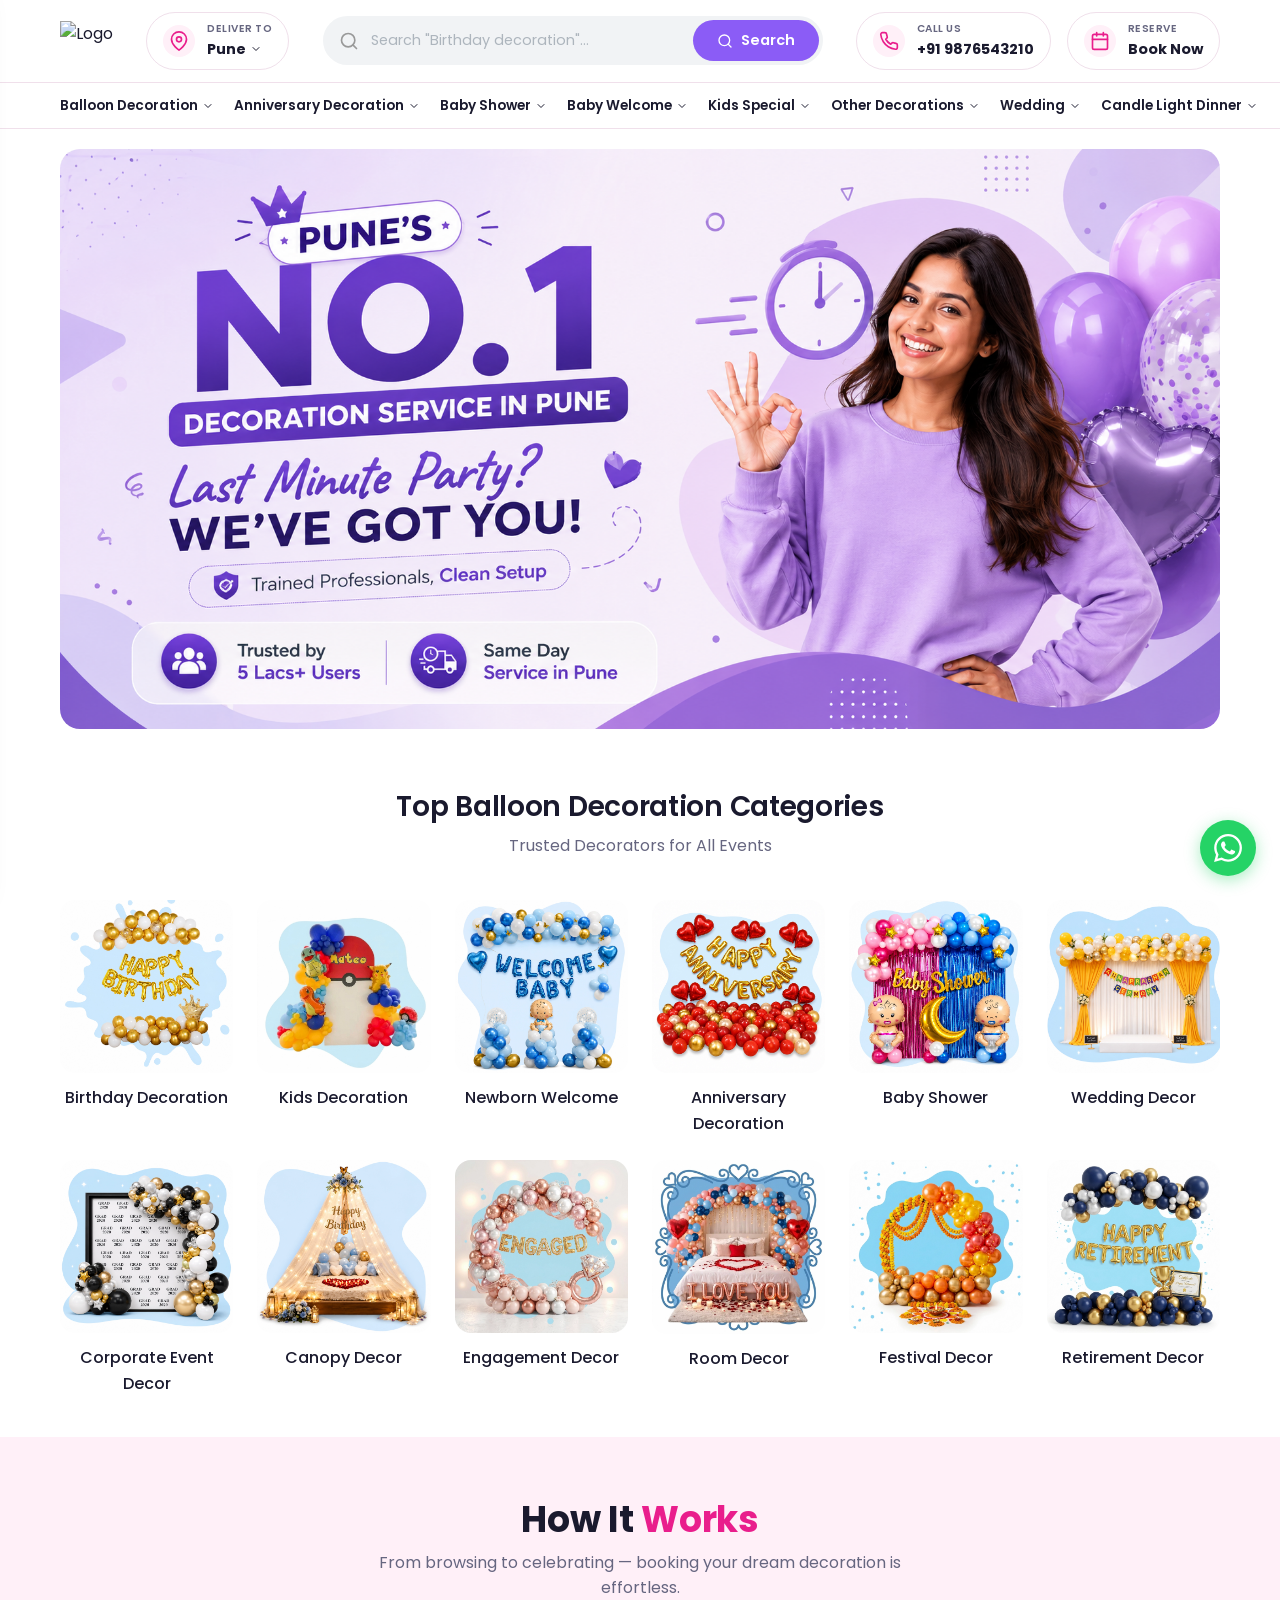
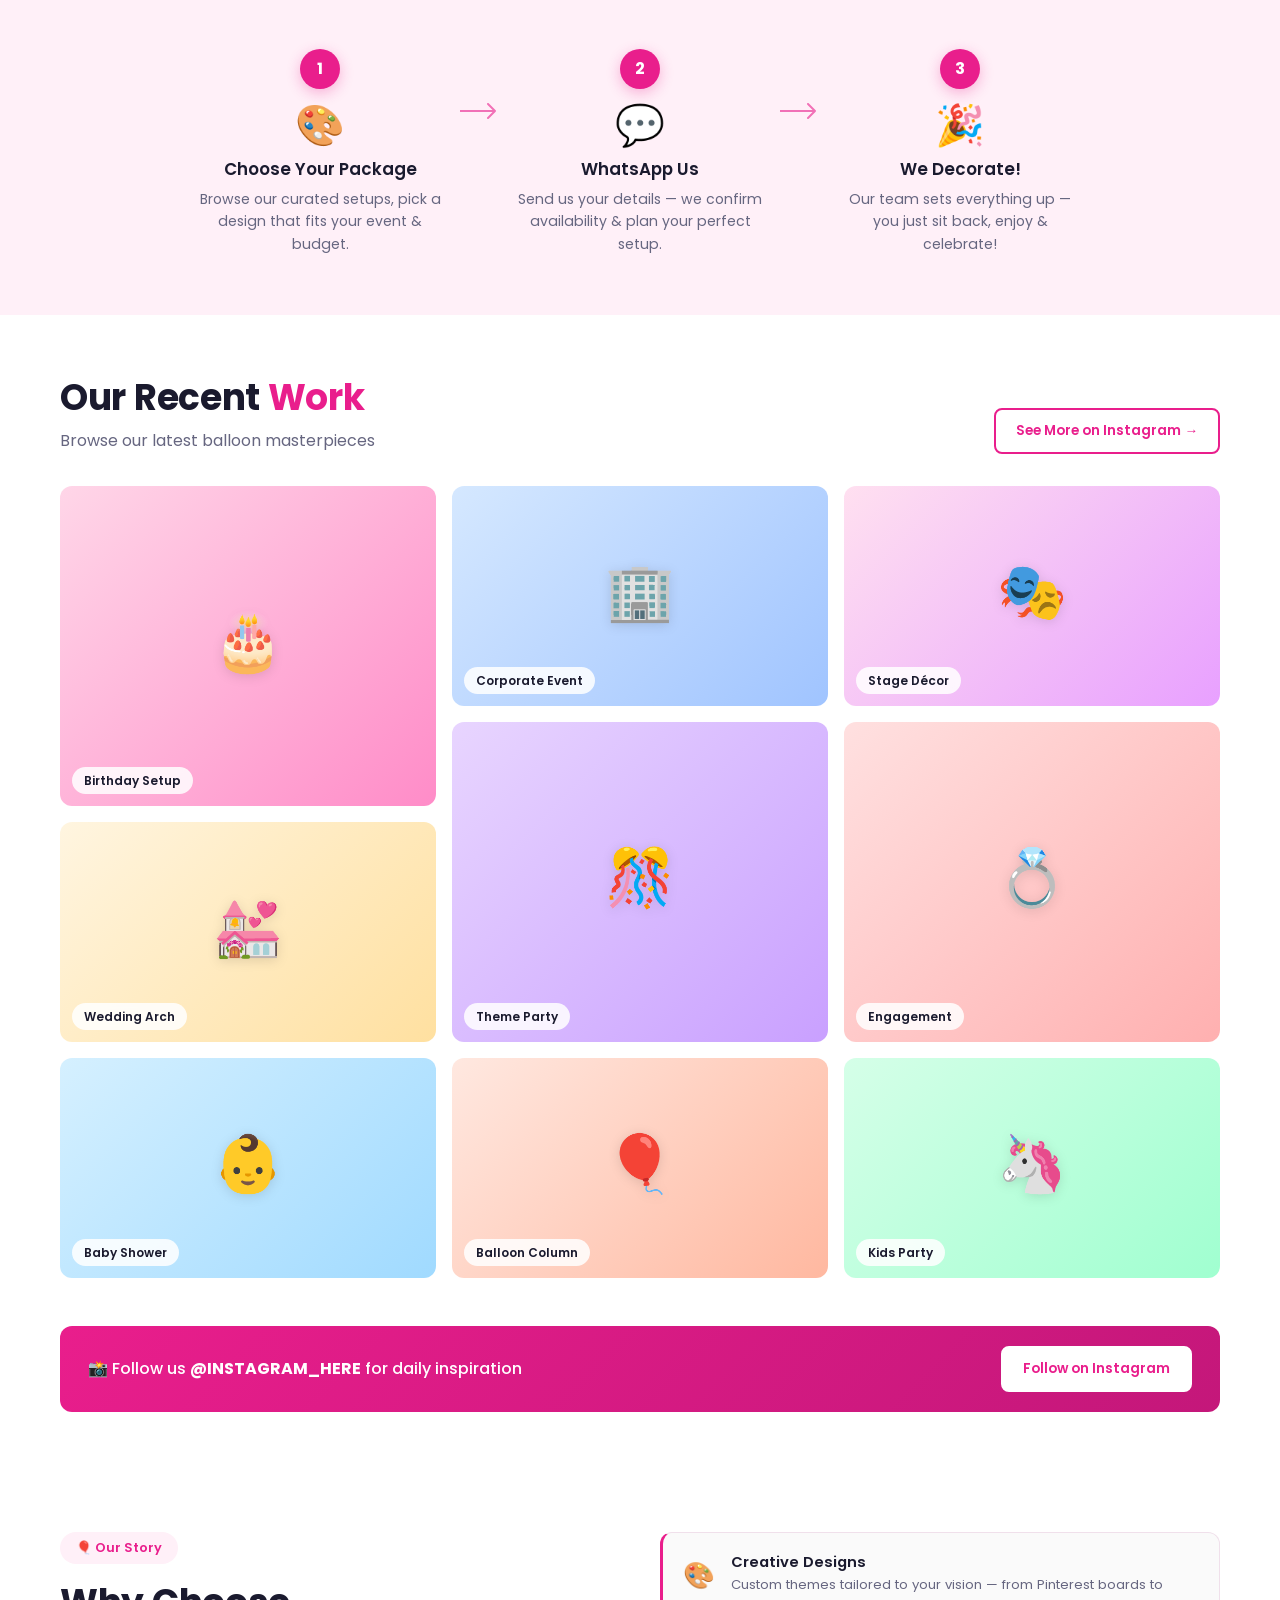
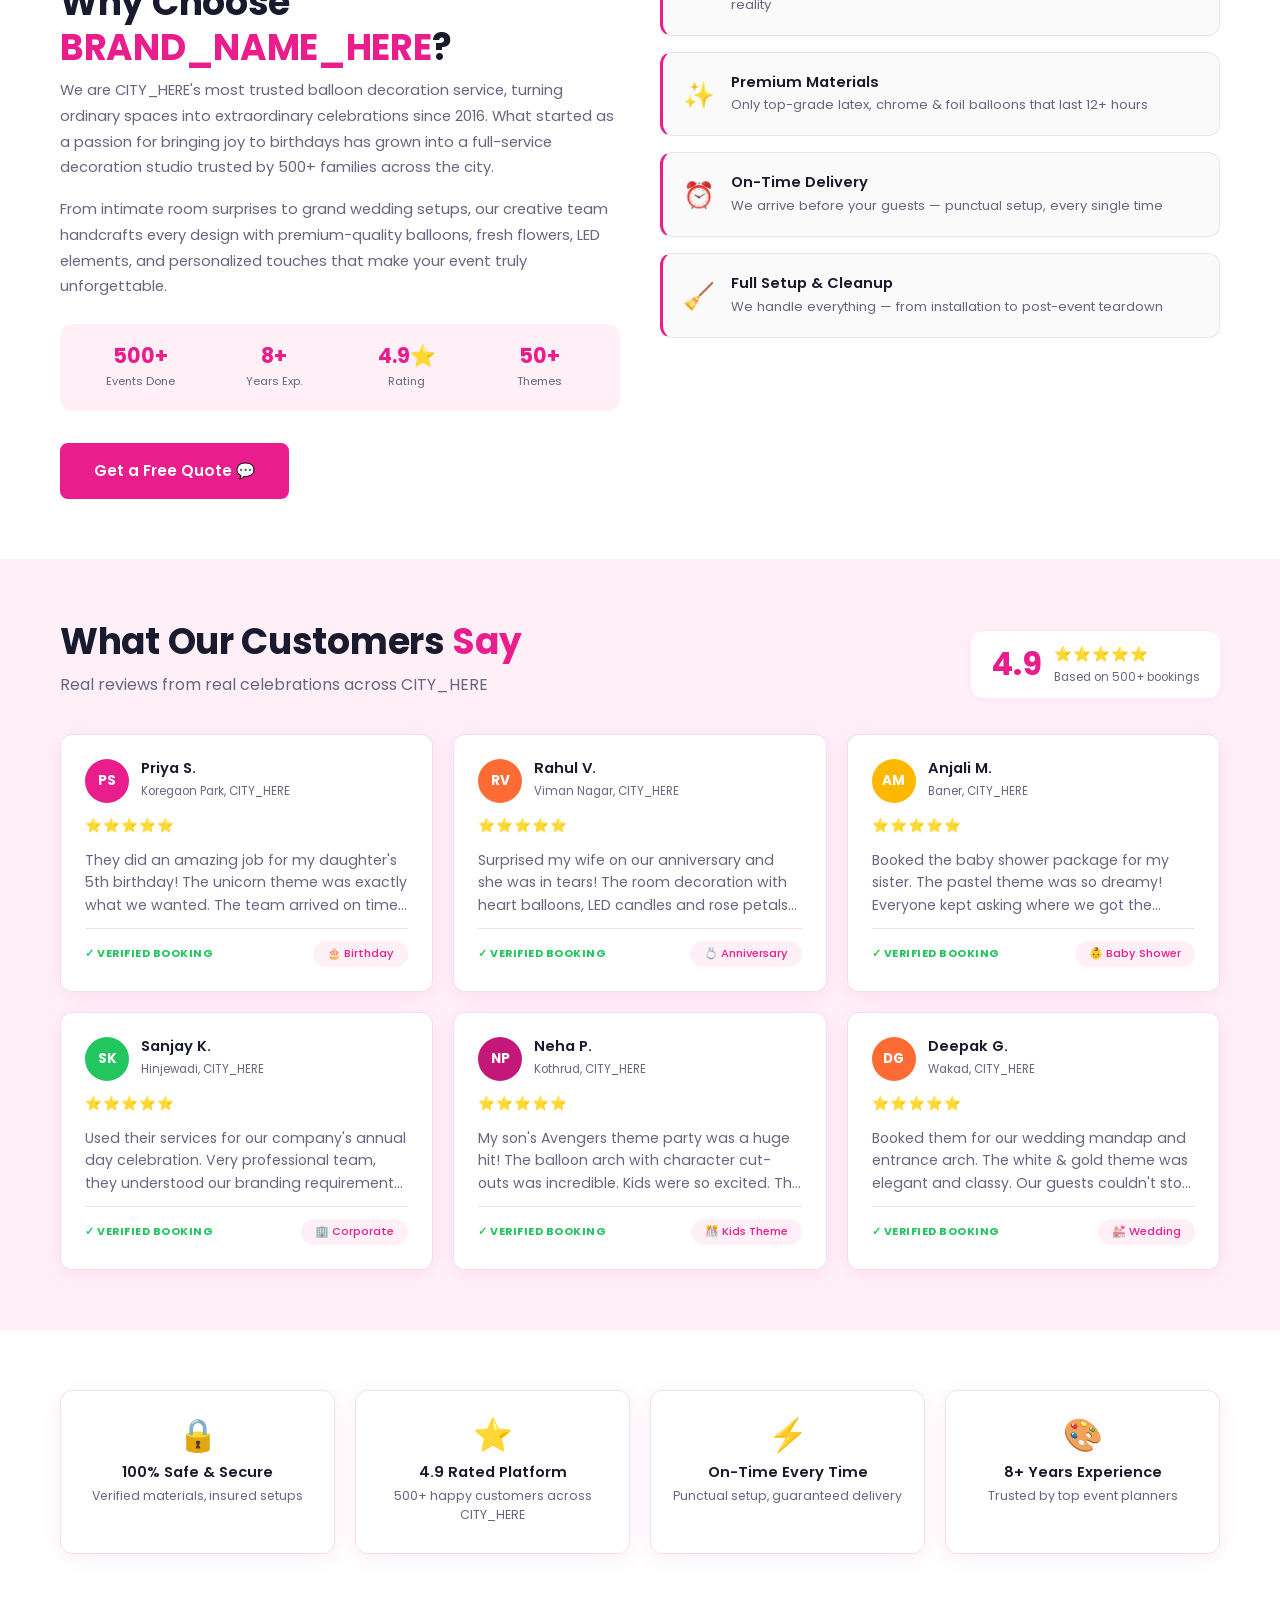
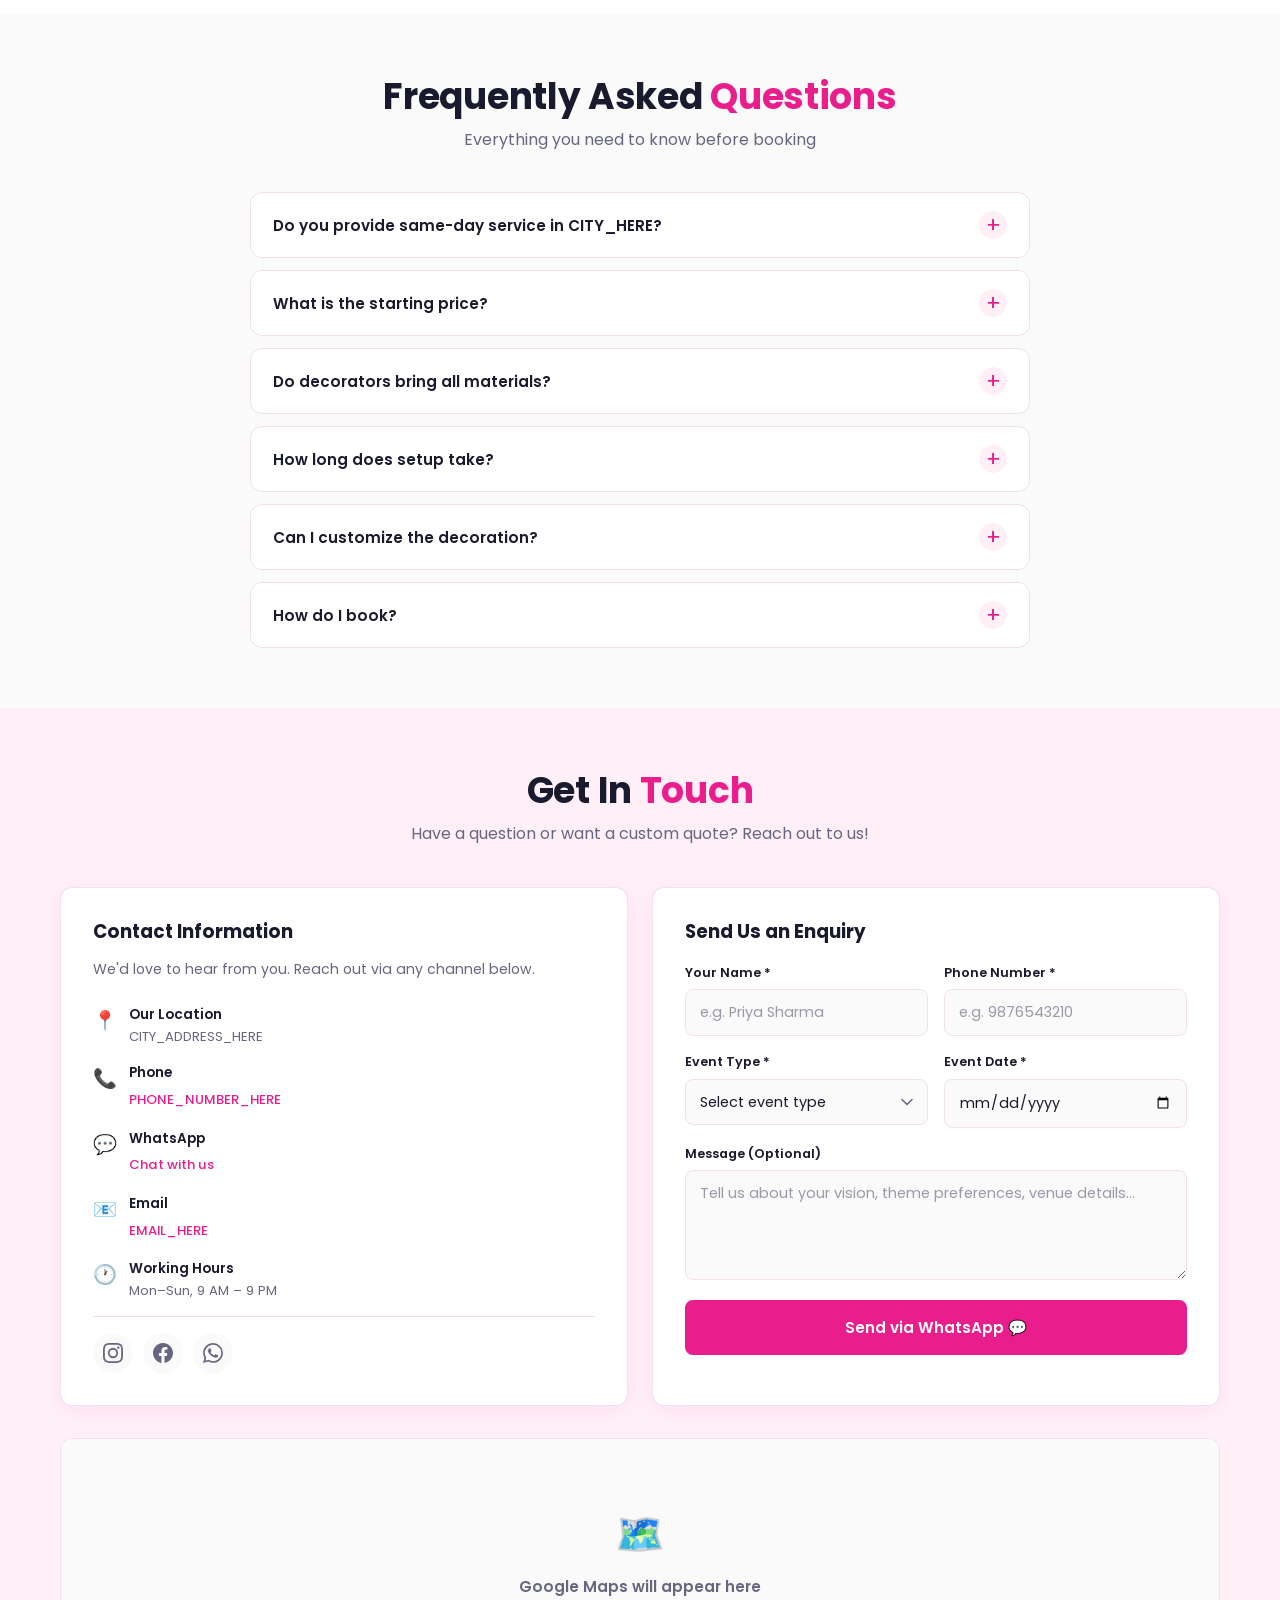
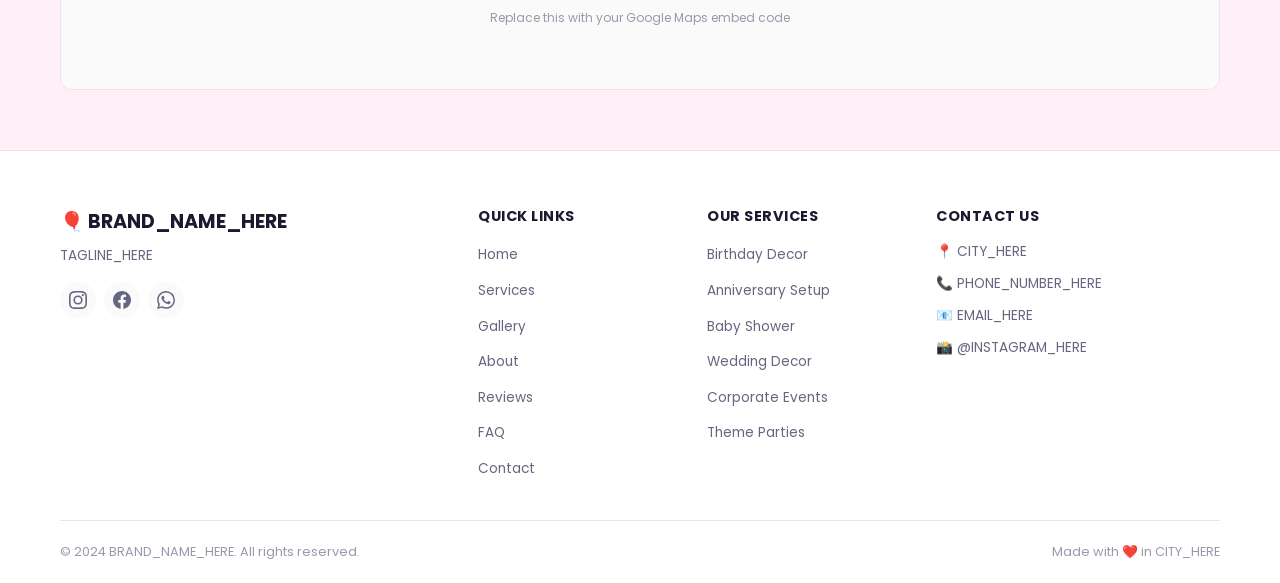
==== commit fc84961e: "Implement Birhday Decoration page" ====
--- a/index.html
+++ b/index.html
@@ -1,5 +1,7 @@
+<!-- TASK 9 COMPLETE: Homepage cleaned, category icons linked to dedicated pages -->
 <!DOCTYPE html>
 <html lang="en">
+
 <head>
   <meta charset="UTF-8">
   <meta name="viewport" content="width=device-width, initial-scale=1.0">
@@ -8,8 +10,10 @@
   <!-- SEO Meta -->
   <!-- CLIENT REPLACE: Update brand name, city, and tagline below -->
   <title>Balloon Decoration in CITY_HERE | BRAND_NAME_HERE</title>
-  <meta name="description" content="BRAND_NAME_HERE offers premium balloon decoration in CITY_HERE . Same-day setup for birthdays, weddings, baby showers & corporate events. Book via WhatsApp!">
-  <meta name="keywords" content="balloon decoration CITY_HERE, birthday balloon decoration, wedding balloon decor, baby shower balloons, corporate event decoration, balloon arch, balloon garland, party decoration CITY_HERE, same day balloon decoration">
+  <meta name="description"
+    content="BRAND_NAME_HERE offers premium balloon decoration in CITY_HERE . Same-day setup for birthdays, weddings, baby showers & corporate events. Book via WhatsApp!">
+  <meta name="keywords"
+    content="balloon decoration CITY_HERE, birthday balloon decoration, wedding balloon decor, baby shower balloons, corporate event decoration, balloon arch, balloon garland, party decoration CITY_HERE, same day balloon decoration">
   <meta name="author" content="BRAND_NAME_HERE">
   <meta name="robots" content="index, follow">
   <!-- CLIENT REPLACE: Add your website URL for canonical -->
@@ -17,7 +21,8 @@
 
   <!-- Open Graph -->
   <meta property="og:title" content="Balloon Decoration in CITY_HERE | BRAND_NAME_HERE">
-  <meta property="og:description" content="Premium balloon decoration in CITY_HERE. Same-day setup for birthdays, weddings, baby showers & corporate events. . Book now!">
+  <meta property="og:description"
+    content="Premium balloon decoration in CITY_HERE. Same-day setup for birthdays, weddings, baby showers & corporate events. . Book now!">
   <meta property="og:type" content="website">
   <!-- CLIENT REPLACE: Add your website URL and OG image URL -->
   <meta property="og:url" content="https://www.example.com/">
@@ -28,13 +33,15 @@
   <!-- Twitter Card -->
   <meta name="twitter:card" content="summary_large_image">
   <meta name="twitter:title" content="Balloon Decoration in CITY_HERE | BRAND_NAME_HERE">
-  <meta name="twitter:description" content="Premium balloon decoration . Same-day setup in CITY_HERE. Book via WhatsApp!">
+  <meta name="twitter:description"
+    content="Premium balloon decoration . Same-day setup in CITY_HERE. Book via WhatsApp!">
   <!-- CLIENT REPLACE: Add your OG image URL -->
   <meta name="twitter:image" content="https://www.example.com/images/og-banner.jpg">
 
   <!-- Favicon (Balloon emoji fallback) -->
   <!-- CLIENT REPLACE: Replace with your actual favicon file -->
-  <link rel="icon" href="data:image/svg+xml,<svg xmlns='http://www.w3.org/2000/svg' viewBox='0 0 100 100'><text y='.9em' font-size='90'>🎈</text></svg>">
+  <link rel="icon"
+    href="data:image/svg+xml,<svg xmlns='http://www.w3.org/2000/svg' viewBox='0 0 100 100'><text y='.9em' font-size='90'>🎈</text></svg>">
 
   <!-- JSON-LD Structured Data — LocalBusiness -->
   <!-- CLIENT REPLACE: Update all business details below -->
@@ -73,26 +80,87 @@
   <!-- Critical Above-the-Fold CSS (inlined for performance) -->
   <style>
     /* Page Loader */
-    .page-loader{position:fixed;inset:0;z-index:99999;display:flex;flex-direction:column;align-items:center;justify-content:center;background:#fff;transition:opacity .5s ease,visibility .5s ease}
-    .page-loader.hidden{opacity:0;visibility:hidden}
-    .page-loader__icon{font-size:3rem;animation:loaderBounce 0.6s ease infinite alternate}
-    .page-loader__text{font-family:'Poppins',sans-serif;font-size:.9rem;color:#666680;margin-top:12px}
-    @keyframes loaderBounce{0%{transform:translateY(0)}100%{transform:translateY(-12px)}}
+    .page-loader {
+      position: fixed;
+      inset: 0;
+      z-index: 99999;
+      display: flex;
+      flex-direction: column;
+      align-items: center;
+      justify-content: center;
+      background: #fff;
+      transition: opacity .5s ease, visibility .5s ease
+    }
+
+    .page-loader.hidden {
+      opacity: 0;
+      visibility: hidden
+    }
+
+    .page-loader__icon {
+      font-size: 3rem;
+      animation: loaderBounce 0.6s ease infinite alternate
+    }
+
+    .page-loader__text {
+      font-family: 'Poppins', sans-serif;
+      font-size: .9rem;
+      color: #666680;
+      margin-top: 12px
+    }
+
+    @keyframes loaderBounce {
+      0% {
+        transform: translateY(0)
+      }
+
+      100% {
+        transform: translateY(-12px)
+      }
+    }
 
     /* Critical: Navbar + Hero (prevent layout shift) */
-    body{margin:0;font-family:'Poppins',sans-serif;background:#FAFAFA;color:#1A1A2E}
-    .top-bar{background:#FFF0F8;padding:8px 0;font-size:.78rem}
-    .navbar{position:sticky;top:0;z-index:1000;background:#fff;border-bottom:1px solid #F0E0EB}
-    .container{max-width:1200px;margin:0 auto;padding-left:20px;padding-right:20px}
+    body {
+      margin: 0;
+      font-family: 'Poppins', sans-serif;
+      background: #FAFAFA;
+      color: #1A1A2E
+    }
+
+    .top-bar {
+      background: #FFF0F8;
+      padding: 8px 0;
+      font-size: .78rem
+    }
+
+    .navbar {
+      position: sticky;
+      top: 0;
+      z-index: 1000;
+      background: #fff;
+      border-bottom: 1px solid #F0E0EB
+    }
+
+    .container {
+      max-width: 1200px;
+      margin: 0 auto;
+      padding-left: 20px;
+      padding-right: 20px
+    }
 
     /* Keyboard focus outline */
-    :focus-visible{outline:2px solid #E91E8C;outline-offset:2px;border-radius:4px}
+    :focus-visible {
+      outline: 2px solid #E91E8C;
+      outline-offset: 2px;
+      border-radius: 4px
+    }
   </style>
 
   <!-- Stylesheets -->
   <link rel="stylesheet" href="css/style.css">
   <link rel="stylesheet" href="css/animations.css">
 </head>
+
 <body>
 
   <!-- Page Loader -->
@@ -107,7 +175,12 @@
       <div class="container header__top-inner">
         <!-- Burger Icon (Mobile Only) -->
         <button class="header__burger" id="header-burger" aria-label="Open Menu">
-          <svg width="24" height="24" viewBox="0 0 24 24" fill="none" stroke="currentColor" stroke-width="2" stroke-linecap="round" stroke-linejoin="round"><line x1="3" y1="12" x2="21" y2="12"></line><line x1="3" y1="6" x2="21" y2="6"></line><line x1="3" y1="18" x2="21" y2="18"></line></svg>
+          <svg width="24" height="24" viewBox="0 0 24 24" fill="none" stroke="currentColor" stroke-width="2"
+            stroke-linecap="round" stroke-linejoin="round">
+            <line x1="3" y1="12" x2="21" y2="12"></line>
+            <line x1="3" y1="6" x2="21" y2="6"></line>
+            <line x1="3" y1="18" x2="21" y2="18"></line>
+          </svg>
         </button>
 
         <!-- Logo -->
@@ -118,23 +191,35 @@
         <!-- Delivery Location -->
         <div class="header__location">
           <div class="header__location-icon">
-            <svg width="20" height="20" viewBox="0 0 24 24" fill="none" stroke="var(--primary)" stroke-width="2" stroke-linecap="round" stroke-linejoin="round">
+            <svg width="20" height="20" viewBox="0 0 24 24" fill="none" stroke="var(--primary)" stroke-width="2"
+              stroke-linecap="round" stroke-linejoin="round">
               <path d="M21 10c0 7-9 13-9 13s-9-6-9-13a9 9 0 0 1 18 0z"></path>
               <circle cx="12" cy="10" r="3"></circle>
             </svg>
           </div>
           <div class="header__location-text">
             <span class="header__location-label">DELIVER TO</span>
-            <span class="header__location-value">Pune <svg width="12" height="12" viewBox="0 0 24 24" fill="none" stroke="currentColor" stroke-width="2" stroke-linecap="round" stroke-linejoin="round"><polyline points="6 9 12 15 18 9"></polyline></svg></span>
+            <span class="header__location-value">Pune <svg width="12" height="12" viewBox="0 0 24 24" fill="none"
+                stroke="currentColor" stroke-width="2" stroke-linecap="round" stroke-linejoin="round">
+                <polyline points="6 9 12 15 18 9"></polyline>
+              </svg></span>
           </div>
         </div>
 
         <!-- Search Bar -->
         <div class="header__search">
-          <svg class="header__search-icon" width="20" height="20" viewBox="0 0 24 24" fill="none" stroke="#999" stroke-width="2" stroke-linecap="round" stroke-linejoin="round"><circle cx="11" cy="11" r="8"></circle><line x1="21" y1="21" x2="16.65" y2="16.65"></line></svg>
+          <svg class="header__search-icon" width="20" height="20" viewBox="0 0 24 24" fill="none" stroke="#999"
+            stroke-width="2" stroke-linecap="round" stroke-linejoin="round">
+            <circle cx="11" cy="11" r="8"></circle>
+            <line x1="21" y1="21" x2="16.65" y2="16.65"></line>
+          </svg>
           <input type="text" class="header__search-input" placeholder="Search &quot;Birthday decoration&quot;...">
           <button class="header__search-btn">
-            <svg width="16" height="16" viewBox="0 0 24 24" fill="none" stroke="currentColor" stroke-width="2" stroke-linecap="round" stroke-linejoin="round"><circle cx="11" cy="11" r="8"></circle><line x1="21" y1="21" x2="16.65" y2="16.65"></line></svg>
+            <svg width="16" height="16" viewBox="0 0 24 24" fill="none" stroke="currentColor" stroke-width="2"
+              stroke-linecap="round" stroke-linejoin="round">
+              <circle cx="11" cy="11" r="8"></circle>
+              <line x1="21" y1="21" x2="16.65" y2="16.65"></line>
+            </svg>
             Search
           </button>
         </div>
@@ -143,7 +228,12 @@
         <div class="header__actions">
           <a href="tel:PHONE_NUMBER_HERE" class="header__action-btn">
             <div class="header__action-icon">
-              <svg width="20" height="20" viewBox="0 0 24 24" fill="none" stroke="var(--primary)" stroke-width="2" stroke-linecap="round" stroke-linejoin="round"><path d="M22 16.92v3a2 2 0 0 1-2.18 2 19.79 19.79 0 0 1-8.63-3.07 19.5 19.5 0 0 1-6-6 19.79 19.79 0 0 1-3.07-8.67A2 2 0 0 1 4.11 2h3a2 2 0 0 1 2 1.72 12.84 12.84 0 0 0 .7 2.81 2 2 0 0 1-.45 2.11L8.09 9.91a16 16 0 0 0 6 6l1.27-1.27a2 2 0 0 1 2.11-.45 12.84 12.84 0 0 0 2.81.7A2 2 0 0 1 22 16.92z"></path></svg>
+              <svg width="20" height="20" viewBox="0 0 24 24" fill="none" stroke="var(--primary)" stroke-width="2"
+                stroke-linecap="round" stroke-linejoin="round">
+                <path
+                  d="M22 16.92v3a2 2 0 0 1-2.18 2 19.79 19.79 0 0 1-8.63-3.07 19.5 19.5 0 0 1-6-6 19.79 19.79 0 0 1-3.07-8.67A2 2 0 0 1 4.11 2h3a2 2 0 0 1 2 1.72 12.84 12.84 0 0 0 .7 2.81 2 2 0 0 1-.45 2.11L8.09 9.91a16 16 0 0 0 6 6l1.27-1.27a2 2 0 0 1 2.11-.45 12.84 12.84 0 0 0 2.81.7A2 2 0 0 1 22 16.92z">
+                </path>
+              </svg>
             </div>
             <div class="header__action-text">
               <span class="header__action-label">CALL US</span>
@@ -152,7 +242,13 @@
           </a>
           <a href="#book" class="header__action-btn">
             <div class="header__action-icon">
-              <svg width="20" height="20" viewBox="0 0 24 24" fill="none" stroke="var(--primary)" stroke-width="2" stroke-linecap="round" stroke-linejoin="round"><rect x="3" y="4" width="18" height="18" rx="2" ry="2"></rect><line x1="16" y1="2" x2="16" y2="6"></line><line x1="8" y1="2" x2="8" y2="6"></line><line x1="3" y1="10" x2="21" y2="10"></line></svg>
+              <svg width="20" height="20" viewBox="0 0 24 24" fill="none" stroke="var(--primary)" stroke-width="2"
+                stroke-linecap="round" stroke-linejoin="round">
+                <rect x="3" y="4" width="18" height="18" rx="2" ry="2"></rect>
+                <line x1="16" y1="2" x2="16" y2="6"></line>
+                <line x1="8" y1="2" x2="8" y2="6"></line>
+                <line x1="3" y1="10" x2="21" y2="10"></line>
+              </svg>
             </div>
             <div class="header__action-text">
               <span class="header__action-label">RESERVE</span>
@@ -160,7 +256,7 @@
             </div>
           </a>
         </div>
-        
+
         <!-- Mobile Actions -->
         <div class="header__mobile-actions">
           <a href="https://wa.me/PHONE_NUMBER_HERE" class="btn-primary btn-sm header__mobile-cta">
@@ -169,13 +265,16 @@
         </div>
       </div>
     </div>
-    
+
     <!-- Bottom Nav -->
     <div class="header__bottom">
       <div class="container header__bottom-inner">
         <ul class="header__nav">
           <li class="has-dropdown">
-            <a href="#">Balloon Decoration <svg width="12" height="12" viewBox="0 0 24 24" fill="none" stroke="currentColor" stroke-width="2" stroke-linecap="round" stroke-linejoin="round"><polyline points="6 9 12 15 18 9"></polyline></svg></a>
+            <a href="category-birthday.html">Balloon Decoration <svg width="12" height="12" viewBox="0 0 24 24"
+                fill="none" stroke="currentColor" stroke-width="2" stroke-linecap="round" stroke-linejoin="round">
+                <polyline points="6 9 12 15 18 9"></polyline>
+              </svg></a>
             <ul class="dropdown-menu">
               <li><a href="#">Birthday Decoration</a></li>
               <li><a href="#">Anniversary Decoration</a></li>
@@ -187,7 +286,10 @@
             </ul>
           </li>
           <li class="has-dropdown">
-            <a href="#">Anniversary Decoration <svg width="12" height="12" viewBox="0 0 24 24" fill="none" stroke="currentColor" stroke-width="2" stroke-linecap="round" stroke-linejoin="round"><polyline points="6 9 12 15 18 9"></polyline></svg></a>
+            <a href="category-anniversary.html">Anniversary Decoration <svg width="12" height="12" viewBox="0 0 24 24"
+                fill="none" stroke="currentColor" stroke-width="2" stroke-linecap="round" stroke-linejoin="round">
+                <polyline points="6 9 12 15 18 9"></polyline>
+              </svg></a>
             <ul class="dropdown-menu">
               <li><a href="#">Candle Light Dinner</a></li>
               <li><a href="#">Canopy Decor</a></li>
@@ -199,7 +301,10 @@
             </ul>
           </li>
           <li class="has-dropdown">
-            <a href="#">Baby Shower <svg width="12" height="12" viewBox="0 0 24 24" fill="none" stroke="currentColor" stroke-width="2" stroke-linecap="round" stroke-linejoin="round"><polyline points="6 9 12 15 18 9"></polyline></svg></a>
+            <a href="category-baby-shower.html">Baby Shower <svg width="12" height="12" viewBox="0 0 24 24" fill="none"
+                stroke="currentColor" stroke-width="2" stroke-linecap="round" stroke-linejoin="round">
+                <polyline points="6 9 12 15 18 9"></polyline>
+              </svg></a>
             <ul class="dropdown-menu">
               <li><a href="#">Baby Welcome</a></li>
               <li><a href="#">Annaprashan ceremony</a></li>
@@ -210,7 +315,10 @@
             </ul>
           </li>
           <li class="has-dropdown">
-            <a href="#">Baby Welcome <svg width="12" height="12" viewBox="0 0 24 24" fill="none" stroke="currentColor" stroke-width="2" stroke-linecap="round" stroke-linejoin="round"><polyline points="6 9 12 15 18 9"></polyline></svg></a>
+            <a href="category-baby-welcome.html">Baby Welcome <svg width="12" height="12" viewBox="0 0 24 24"
+                fill="none" stroke="currentColor" stroke-width="2" stroke-linecap="round" stroke-linejoin="round">
+                <polyline points="6 9 12 15 18 9"></polyline>
+              </svg></a>
             <ul class="dropdown-menu">
               <li><a href="#">Baby Welcome</a></li>
               <li><a href="#">Annaprashan ceremony</a></li>
@@ -223,7 +331,10 @@
             </ul>
           </li>
           <li class="has-dropdown">
-            <a href="#">Kids Special <svg width="12" height="12" viewBox="0 0 24 24" fill="none" stroke="currentColor" stroke-width="2" stroke-linecap="round" stroke-linejoin="round"><polyline points="6 9 12 15 18 9"></polyline></svg></a>
+            <a href="category-kids.html">Kids Special <svg width="12" height="12" viewBox="0 0 24 24" fill="none"
+                stroke="currentColor" stroke-width="2" stroke-linecap="round" stroke-linejoin="round">
+                <polyline points="6 9 12 15 18 9"></polyline>
+              </svg></a>
             <ul class="dropdown-menu">
               <li><a href="#">All Kids Special</a></li>
               <li><a href="#">Boss Baby Theme</a></li>
@@ -243,7 +354,10 @@
             </ul>
           </li>
           <li class="has-dropdown">
-            <a href="#">Other Decorations <svg width="12" height="12" viewBox="0 0 24 24" fill="none" stroke="currentColor" stroke-width="2" stroke-linecap="round" stroke-linejoin="round"><polyline points="6 9 12 15 18 9"></polyline></svg></a>
+            <a href="category-other.html">Other Decorations <svg width="12" height="12" viewBox="0 0 24 24" fill="none"
+                stroke="currentColor" stroke-width="2" stroke-linecap="round" stroke-linejoin="round">
+                <polyline points="6 9 12 15 18 9"></polyline>
+              </svg></a>
             <ul class="dropdown-menu">
               <li><a href="#">Balloon Bouquets</a></li>
               <li><a href="#">Birthday Decorations</a></li>
@@ -265,7 +379,10 @@
             </ul>
           </li>
           <li class="has-dropdown">
-            <a href="#">Wedding <svg width="12" height="12" viewBox="0 0 24 24" fill="none" stroke="currentColor" stroke-width="2" stroke-linecap="round" stroke-linejoin="round"><polyline points="6 9 12 15 18 9"></polyline></svg></a>
+            <a href="category-wedding.html">Wedding <svg width="12" height="12" viewBox="0 0 24 24" fill="none"
+                stroke="currentColor" stroke-width="2" stroke-linecap="round" stroke-linejoin="round">
+                <polyline points="6 9 12 15 18 9"></polyline>
+              </svg></a>
             <ul class="dropdown-menu">
               <li><a href="#">Bachelorette decorations</a></li>
               <li><a href="#">First Night Decorations</a></li>
@@ -277,7 +394,10 @@
             </ul>
           </li>
           <li class="has-dropdown">
-            <a href="#">Candle Light Dinner <svg width="12" height="12" viewBox="0 0 24 24" fill="none" stroke="currentColor" stroke-width="2" stroke-linecap="round" stroke-linejoin="round"><polyline points="6 9 12 15 18 9"></polyline></svg></a>
+            <a href="#">Candle Light Dinner <svg width="12" height="12" viewBox="0 0 24 24" fill="none"
+                stroke="currentColor" stroke-width="2" stroke-linecap="round" stroke-linejoin="round">
+                <polyline points="6 9 12 15 18 9"></polyline>
+              </svg></a>
             <ul class="dropdown-menu">
               <li><a href="#">Private Cabana Setup</a></li>
               <li><a href="#">Canopy Setup</a></li>
@@ -299,9 +419,13 @@
   <div class="mobile-menu-overlay" id="mobile-menu-overlay"></div>
   <div class="mobile-menu" id="mobile-menu">
     <div class="mobile-menu__list-container">
-            <ul class="mobile-menu__list">
+      <ul class="mobile-menu__list">
         <li class="mobile-has-dropdown">
-          <a href="#">Balloon Decoration <svg width="16" height="16" viewBox="0 0 24 24" fill="none" stroke="#999" stroke-width="2" stroke-linecap="round" stroke-linejoin="round" class="mobile-dropdown-icon"><polyline points="6 9 12 15 18 9"></polyline></svg></a>
+          <a href="category-birthday.html">Balloon Decoration <svg width="16" height="16" viewBox="0 0 24 24"
+              fill="none" stroke="#999" stroke-width="2" stroke-linecap="round" stroke-linejoin="round"
+              class="mobile-dropdown-icon">
+              <polyline points="6 9 12 15 18 9"></polyline>
+            </svg></a>
           <ul class="mobile-dropdown-menu">
             <li><a href="#">Birthday Decoration</a></li>
             <li><a href="#">Anniversary Decoration</a></li>
@@ -313,7 +437,11 @@
           </ul>
         </li>
         <li class="mobile-has-dropdown">
-          <a href="#">Anniversary Decoration <svg width="16" height="16" viewBox="0 0 24 24" fill="none" stroke="#999" stroke-width="2" stroke-linecap="round" stroke-linejoin="round" class="mobile-dropdown-icon"><polyline points="6 9 12 15 18 9"></polyline></svg></a>
+          <a href="category-anniversary.html">Anniversary Decoration <svg width="16" height="16" viewBox="0 0 24 24"
+              fill="none" stroke="#999" stroke-width="2" stroke-linecap="round" stroke-linejoin="round"
+              class="mobile-dropdown-icon">
+              <polyline points="6 9 12 15 18 9"></polyline>
+            </svg></a>
           <ul class="mobile-dropdown-menu">
             <li><a href="#">Candle Light Dinner</a></li>
             <li><a href="#">Canopy Decor</a></li>
@@ -325,7 +453,11 @@
           </ul>
         </li>
         <li class="mobile-has-dropdown">
-          <a href="#">Baby Shower <svg width="16" height="16" viewBox="0 0 24 24" fill="none" stroke="#999" stroke-width="2" stroke-linecap="round" stroke-linejoin="round" class="mobile-dropdown-icon"><polyline points="6 9 12 15 18 9"></polyline></svg></a>
+          <a href="category-baby-shower.html">Baby Shower <svg width="16" height="16" viewBox="0 0 24 24" fill="none"
+              stroke="#999" stroke-width="2" stroke-linecap="round" stroke-linejoin="round"
+              class="mobile-dropdown-icon">
+              <polyline points="6 9 12 15 18 9"></polyline>
+            </svg></a>
           <ul class="mobile-dropdown-menu">
             <li><a href="#">Baby Welcome</a></li>
             <li><a href="#">Annaprashan ceremony</a></li>
@@ -336,7 +468,11 @@
           </ul>
         </li>
         <li class="mobile-has-dropdown">
-          <a href="#">Baby Welcome <svg width="16" height="16" viewBox="0 0 24 24" fill="none" stroke="#999" stroke-width="2" stroke-linecap="round" stroke-linejoin="round" class="mobile-dropdown-icon"><polyline points="6 9 12 15 18 9"></polyline></svg></a>
+          <a href="category-baby-welcome.html">Baby Welcome <svg width="16" height="16" viewBox="0 0 24 24" fill="none"
+              stroke="#999" stroke-width="2" stroke-linecap="round" stroke-linejoin="round"
+              class="mobile-dropdown-icon">
+              <polyline points="6 9 12 15 18 9"></polyline>
+            </svg></a>
           <ul class="mobile-dropdown-menu">
             <li><a href="#">Baby Welcome</a></li>
             <li><a href="#">Annaprashan ceremony</a></li>
@@ -349,7 +485,11 @@
           </ul>
         </li>
         <li class="mobile-has-dropdown">
-          <a href="#">Kids Special <svg width="16" height="16" viewBox="0 0 24 24" fill="none" stroke="#999" stroke-width="2" stroke-linecap="round" stroke-linejoin="round" class="mobile-dropdown-icon"><polyline points="6 9 12 15 18 9"></polyline></svg></a>
+          <a href="category-kids.html">Kids Special <svg width="16" height="16" viewBox="0 0 24 24" fill="none"
+              stroke="#999" stroke-width="2" stroke-linecap="round" stroke-linejoin="round"
+              class="mobile-dropdown-icon">
+              <polyline points="6 9 12 15 18 9"></polyline>
+            </svg></a>
           <ul class="mobile-dropdown-menu">
             <li><a href="#">All Kids Special</a></li>
             <li><a href="#">Boss Baby Theme</a></li>
@@ -369,7 +509,11 @@
           </ul>
         </li>
         <li class="mobile-has-dropdown">
-          <a href="#">Other Decorations <svg width="16" height="16" viewBox="0 0 24 24" fill="none" stroke="#999" stroke-width="2" stroke-linecap="round" stroke-linejoin="round" class="mobile-dropdown-icon"><polyline points="6 9 12 15 18 9"></polyline></svg></a>
+          <a href="category-other.html">Other Decorations <svg width="16" height="16" viewBox="0 0 24 24" fill="none"
+              stroke="#999" stroke-width="2" stroke-linecap="round" stroke-linejoin="round"
+              class="mobile-dropdown-icon">
+              <polyline points="6 9 12 15 18 9"></polyline>
+            </svg></a>
           <ul class="mobile-dropdown-menu">
             <li><a href="#">Balloon Bouquets</a></li>
             <li><a href="#">Birthday Decorations</a></li>
@@ -391,7 +535,11 @@
           </ul>
         </li>
         <li class="mobile-has-dropdown">
-          <a href="#">Wedding <svg width="16" height="16" viewBox="0 0 24 24" fill="none" stroke="#999" stroke-width="2" stroke-linecap="round" stroke-linejoin="round" class="mobile-dropdown-icon"><polyline points="6 9 12 15 18 9"></polyline></svg></a>
+          <a href="category-wedding.html">Wedding <svg width="16" height="16" viewBox="0 0 24 24" fill="none"
+              stroke="#999" stroke-width="2" stroke-linecap="round" stroke-linejoin="round"
+              class="mobile-dropdown-icon">
+              <polyline points="6 9 12 15 18 9"></polyline>
+            </svg></a>
           <ul class="mobile-dropdown-menu">
             <li><a href="#">Bachelorette decorations</a></li>
             <li><a href="#">First Night Decorations</a></li>
@@ -403,7 +551,10 @@
           </ul>
         </li>
         <li class="mobile-has-dropdown">
-          <a href="#">Candle Light Dinner <svg width="16" height="16" viewBox="0 0 24 24" fill="none" stroke="#999" stroke-width="2" stroke-linecap="round" stroke-linejoin="round" class="mobile-dropdown-icon"><polyline points="6 9 12 15 18 9"></polyline></svg></a>
+          <a href="#">Candle Light Dinner <svg width="16" height="16" viewBox="0 0 24 24" fill="none" stroke="#999"
+              stroke-width="2" stroke-linecap="round" stroke-linejoin="round" class="mobile-dropdown-icon">
+              <polyline points="6 9 12 15 18 9"></polyline>
+            </svg></a>
           <ul class="mobile-dropdown-menu">
             <li><a href="#">Private Cabana Setup</a></li>
             <li><a href="#">Canopy Setup</a></li>
@@ -417,29 +568,43 @@
           </ul>
         </li>
       </ul>
-      
+
       <div class="mobile-menu__contact">
         <h4 class="mobile-menu__contact-title">CONTACT US</h4>
         <div class="mobile-menu__contact-items">
           <a href="https://wa.me/PHONE_NUMBER_HERE" class="mobile-menu__contact-item">
             <div class="mobile-menu__contact-icon whatsapp">
-              <svg viewBox="0 0 24 24" fill="currentColor"><path d="M17.472 14.382c-.297-.149-1.758-.867-2.03-.967-.273-.099-.471-.148-.67.15-.197.297-.767.966-.94 1.164-.173.199-.347.223-.644.075-.297-.15-1.255-.463-2.39-1.475-.883-.788-1.48-1.761-1.653-2.059-.173-.297-.018-.458.13-.606.134-.133.298-.347.446-.52.149-.174.198-.298.298-.497.099-.198.05-.371-.025-.52-.075-.149-.669-1.612-.916-2.207-.242-.579-.487-.5-.669-.51a12.8 12.8 0 0 0-.57-.01c-.198 0-.52.074-.792.372-.272.297-1.04 1.016-1.04 2.479 0 1.462 1.065 2.875 1.213 3.074.149.198 2.096 3.2 5.077 4.487.709.306 1.262.489 1.694.625.712.227 1.36.195 1.871.118.571-.085 1.758-.719 2.006-1.413.248-.694.248-1.289.173-1.413-.074-.124-.272-.198-.57-.347m-5.421 7.403h-.004a9.87 9.87 0 0 1-5.031-1.378l-.361-.214-3.741.982.998-3.648-.235-.374a9.86 9.86 0 0 1-1.51-5.26c.001-5.45 4.436-9.884 9.888-9.884 2.64 0 5.122 1.03 6.988 2.898a9.825 9.825 0 0 1 2.893 6.994c-.003 5.45-4.437 9.884-9.885 9.884m8.413-18.297A11.815 11.815 0 0 0 12.05 0C5.495 0 .16 5.335.157 11.892c0 2.096.547 4.142 1.588 5.945L.057 24l6.305-1.654a11.882 11.882 0 0 0 5.683 1.448h.005c6.554 0 11.89-5.335 11.893-11.893a11.821 11.821 0 0 0-3.48-8.413z"/></svg>
+              <svg viewBox="0 0 24 24" fill="currentColor">
+                <path
+                  d="M17.472 14.382c-.297-.149-1.758-.867-2.03-.967-.273-.099-.471-.148-.67.15-.197.297-.767.966-.94 1.164-.173.199-.347.223-.644.075-.297-.15-1.255-.463-2.39-1.475-.883-.788-1.48-1.761-1.653-2.059-.173-.297-.018-.458.13-.606.134-.133.298-.347.446-.52.149-.174.198-.298.298-.497.099-.198.05-.371-.025-.52-.075-.149-.669-1.612-.916-2.207-.242-.579-.487-.5-.669-.51a12.8 12.8 0 0 0-.57-.01c-.198 0-.52.074-.792.372-.272.297-1.04 1.016-1.04 2.479 0 1.462 1.065 2.875 1.213 3.074.149.198 2.096 3.2 5.077 4.487.709.306 1.262.489 1.694.625.712.227 1.36.195 1.871.118.571-.085 1.758-.719 2.006-1.413.248-.694.248-1.289.173-1.413-.074-.124-.272-.198-.57-.347m-5.421 7.403h-.004a9.87 9.87 0 0 1-5.031-1.378l-.361-.214-3.741.982.998-3.648-.235-.374a9.86 9.86 0 0 1-1.51-5.26c.001-5.45 4.436-9.884 9.888-9.884 2.64 0 5.122 1.03 6.988 2.898a9.825 9.825 0 0 1 2.893 6.994c-.003 5.45-4.437 9.884-9.885 9.884m8.413-18.297A11.815 11.815 0 0 0 12.05 0C5.495 0 .16 5.335.157 11.892c0 2.096.547 4.142 1.588 5.945L.057 24l6.305-1.654a11.882 11.882 0 0 0 5.683 1.448h.005c6.554 0 11.89-5.335 11.893-11.893a11.821 11.821 0 0 0-3.48-8.413z" />
+              </svg>
             </div>
             <div class="mobile-menu__contact-text">
               <span class="mobile-menu__contact-label">WhatsApp Us</span>
               <span class="mobile-menu__contact-sub">Available 24x7</span>
             </div>
-            <svg width="16" height="16" viewBox="0 0 24 24" fill="none" stroke="#999" stroke-width="2" stroke-linecap="round" stroke-linejoin="round" style="margin-left:auto"><polyline points="9 18 15 12 9 6"></polyline></svg>
+            <svg width="16" height="16" viewBox="0 0 24 24" fill="none" stroke="#999" stroke-width="2"
+              stroke-linecap="round" stroke-linejoin="round" style="margin-left:auto">
+              <polyline points="9 18 15 12 9 6"></polyline>
+            </svg>
           </a>
           <a href="tel:PHONE_NUMBER_HERE" class="mobile-menu__contact-item">
             <div class="mobile-menu__contact-icon phone">
-              <svg viewBox="0 0 24 24" fill="none" stroke="currentColor" stroke-width="2" stroke-linecap="round" stroke-linejoin="round"><path d="M22 16.92v3a2 2 0 0 1-2.18 2 19.79 19.79 0 0 1-8.63-3.07 19.5 19.5 0 0 1-6-6 19.79 19.79 0 0 1-3.07-8.67A2 2 0 0 1 4.11 2h3a2 2 0 0 1 2 1.72 12.84 12.84 0 0 0 .7 2.81 2 2 0 0 1-.45 2.11L8.09 9.91a16 16 0 0 0 6 6l1.27-1.27a2 2 0 0 1 2.11-.45 12.84 12.84 0 0 0 2.81.7A2 2 0 0 1 22 16.92z"></path></svg>
+              <svg viewBox="0 0 24 24" fill="none" stroke="currentColor" stroke-width="2" stroke-linecap="round"
+                stroke-linejoin="round">
+                <path
+                  d="M22 16.92v3a2 2 0 0 1-2.18 2 19.79 19.79 0 0 1-8.63-3.07 19.5 19.5 0 0 1-6-6 19.79 19.79 0 0 1-3.07-8.67A2 2 0 0 1 4.11 2h3a2 2 0 0 1 2 1.72 12.84 12.84 0 0 0 .7 2.81 2 2 0 0 1-.45 2.11L8.09 9.91a16 16 0 0 0 6 6l1.27-1.27a2 2 0 0 1 2.11-.45 12.84 12.84 0 0 0 2.81.7A2 2 0 0 1 22 16.92z">
+                </path>
+              </svg>
             </div>
             <div class="mobile-menu__contact-text">
               <span class="mobile-menu__contact-label">Call Us</span>
               <span class="mobile-menu__contact-sub">10AM - 7:30PM</span>
             </div>
-            <svg width="16" height="16" viewBox="0 0 24 24" fill="none" stroke="#999" stroke-width="2" stroke-linecap="round" stroke-linejoin="round" style="margin-left:auto"><polyline points="9 18 15 12 9 6"></polyline></svg>
+            <svg width="16" height="16" viewBox="0 0 24 24" fill="none" stroke="#999" stroke-width="2"
+              stroke-linecap="round" stroke-linejoin="round" style="margin-left:auto">
+              <polyline points="9 18 15 12 9 6"></polyline>
+            </svg>
           </a>
         </div>
       </div>
@@ -451,32 +616,38 @@
     .new-hero-banner {
       padding: 20px 0;
     }
+
     .new-hero-banner img {
       width: 100%;
       height: auto;
       border-radius: 20px;
       display: block;
     }
+
     .new-categories {
       padding: 40px 0;
       text-align: center;
     }
+
     .new-categories-title {
       font-size: 28px;
       font-weight: 600;
       color: #1A1A2E;
       margin-bottom: 8px;
     }
+
     .new-categories-subtitle {
       font-size: 16px;
       color: #666680;
       margin-bottom: 40px;
     }
+
     .new-categories-grid {
       display: grid;
       grid-template-columns: repeat(6, 1fr);
       gap: 24px;
     }
+
     .new-category-card {
       display: flex;
       flex-direction: column;
@@ -485,6 +656,7 @@
       cursor: pointer;
       text-decoration: none;
     }
+
     .new-category-card img {
       width: 100%;
       border-radius: 16px;
@@ -492,28 +664,37 @@
       aspect-ratio: 1;
       transition: transform 0.3s ease;
     }
+
     .new-category-card:hover img {
       transform: translateY(-5px);
     }
+
     .new-category-card span {
       font-size: 16px;
       font-weight: 500;
       color: #1A1A2E;
     }
-    
-    @media (max-width: 992px) {
+
+    @media (min-width: 1024px) {
+      .new-categories-grid {
+        grid-template-columns: repeat(6, 1fr);
+      }
+    }
+    @media (min-width: 768px) and (max-width: 1023px) {
       .new-categories-grid {
         grid-template-columns: repeat(3, 1fr);
       }
     }
-    @media (max-width: 576px) {
+    @media (max-width: 767px) {
       .new-categories-grid {
         grid-template-columns: repeat(2, 1fr);
-        gap: 16px;
+        gap: 12px;
       }
+
       .new-categories-title {
         font-size: 24px;
       }
+
       .new-categories-subtitle {
         font-size: 14px;
         margin-bottom: 24px;
@@ -532,220 +713,56 @@
     <div class="container">
       <h2 class="new-categories-title">Top Balloon Decoration Categories</h2>
       <p class="new-categories-subtitle">Trusted Decorators for All Events</p>
-      
+
       <div class="new-categories-grid">
-        <a href="#" class="new-category-card">
-          <img src="public/Categories/Birthday.png" alt="Birthday Decoration" />
+        <a href="category-birthday.html" class="new-category-card">
+          <img src="public/Categories/Birthday.webp" alt="Birthday Decoration" />
           <span>Birthday Decoration</span>
         </a>
-        <a href="#" class="new-category-card">
-          <img src="public/Categories/Kids Special.jpeg" alt="Kids Decoration" />
+        <a href="category-kids.html" class="new-category-card">
+          <img src="public/Categories/Kids Special.webp" alt="Kids Decoration" />
           <span>Kids Decoration</span>
         </a>
-        <a href="#" class="new-category-card">
-          <img src="public/Categories/Baby Welcome.png" alt="Newborn Welcome" />
+        <a href="category-baby-welcome.html" class="new-category-card">
+          <img src="public/Categories/Baby Welcome.webp" alt="Newborn Welcome" />
           <span>Newborn Welcome</span>
         </a>
-        <a href="#" class="new-category-card">
-          <img src="public/Categories/Anniversary Decor.png" alt="Anniversary Decoration" />
+        <a href="category-anniversary.html" class="new-category-card">
+          <img src="public/Categories/Anniversary Decor.webp" alt="Anniversary Decoration" />
           <span>Anniversary Decoration</span>
         </a>
-        <a href="#" class="new-category-card">
-          <img src="public/Categories/Baby Shower.png" alt="Baby Shower" />
+        <a href="category-baby-shower.html" class="new-category-card">
+          <img src="public/Categories/Baby Shower.webp" alt="Baby Shower" />
           <span>Baby Shower</span>
         </a>
-        <a href="#" class="new-category-card">
-          <img src="public/Categories/Ceremony Decor.png" alt="Wedding Decor" />
+        <a href="category-wedding.html" class="new-category-card">
+          <img src="public/Categories/Ceremony Decor.webp" alt="Wedding Decor" />
           <span>Wedding Decor</span>
         </a>
-      </div>
-    </div>
-  </section>
-
-
-  
-  <!-- ============ NEW BIRTHDAY DECORATION SECTION ============ -->
-  <style>
-    .new-bd-section { padding: 40px 0; }
-    .new-bd-header { display: flex; justify-content: space-between; align-items: baseline; margin-bottom: 24px; }
-    .new-bd-title { font-size: 24px; font-weight: 600; color: #1A1A2E; margin: 0; }
-    .new-bd-view-all { color: #E91E8C; font-weight: 500; text-decoration: none; border-bottom: 1px solid #E91E8C; font-size: 14px; }
-    
-    .new-bd-grid { display: grid; grid-template-columns: repeat(auto-fit, minmax(250px, 1fr)); gap: 24px; }
-    .new-bd-card { background: #fff; border-radius: 12px; overflow: hidden; box-shadow: 0 4px 12px rgba(0,0,0,0.05); border: 1px solid #eee; min-width: 0; }
-    .new-bd-card img { width: 100%; height: 200px; object-fit: cover; display: block; }
-    .new-bd-card-body { padding: 16px; }
-    .new-bd-card-title { font-size: 16px; font-weight: 500; color: #1A1A2E; margin-bottom: 8px; white-space: nowrap; overflow: hidden; text-overflow: ellipsis; }
-    .new-bd-rating { display: inline-flex; align-items: center; gap: 4px; font-size: 13px; font-weight: 600; color: #FF9800; }
-    .new-bd-rating span { color: #888; font-weight: 400; }
-    
-    .new-kids-section { padding: 40px 0; text-align: center; }
-    .new-kids-title { font-size: 24px; font-weight: 600; color: #1A1A2E; margin-bottom: 8px; }
-    .new-kids-subtitle { font-size: 14px; color: #666; margin-bottom: 32px; }
-    
-    .new-kids-grid { display: grid; grid-template-columns: repeat(auto-fit, minmax(140px, 1fr)); gap: 16px; }
-    .new-kids-card { display: flex; flex-direction: column; align-items: center; gap: 12px; text-decoration: none; min-width: 0; }
-    .new-kids-card img { width: 100%; aspect-ratio: 1; object-fit: cover; border-radius: 16px; background: #FFF4E6; }
-    .new-kids-card span { font-size: 14px; font-weight: 600; color: #1A1A2E; white-space: nowrap; overflow: hidden; text-overflow: ellipsis; width: 100%; text-align: center; display: block; padding: 0 4px; box-sizing: border-box; }
-    
-    @media (max-width: 768px) {
-      .new-bd-grid { grid-template-columns: repeat(2, 1fr); gap: 12px; }
-      .new-bd-card img { height: 140px; }
-      .new-kids-grid { grid-template-columns: repeat(3, 1fr); gap: 12px; }
-    }
-  </style>
-
-  <section id="services-grid" class="new-bd-section">
-    <div class="container">
-      <div class="new-bd-header">
-        <h2 class="new-bd-title">Birthday Decoration</h2>
-        <a href="#" class="new-bd-view-all">View All</a>
-      </div>
-      
-      <div class="new-bd-grid">
-        <div class="new-bd-card">
-          <img src="https://via.placeholder.com/400x300/FFD6E8/1A1A2E?text=Simple+Decor" alt="Simple Balloon Decor for Home">
-          <div class="new-bd-card-body">
-            <div class="new-bd-card-title" title="Simple Balloon Decor for Home">Simple Balloon Decor for Home</div>
-            <div class="new-bd-rating">⭐ 4.9 <span>(487)</span></div>
-          </div>
-        </div>
-        <div class="new-bd-card">
-          <img src="https://via.placeholder.com/400x300/FFF0F8/1A1A2E?text=Rose+Gold" alt="Rose Gold Birthday Home Decor">
-          <div class="new-bd-card-body">
-            <div class="new-bd-card-title" title="Rose Gold Birthday Home Decor">Rose Gold Birthday Home Decor</div>
-            <div class="new-bd-rating">⭐ 4.9 <span>(352)</span></div>
-          </div>
-        </div>
-        <div class="new-bd-card">
-          <img src="https://via.placeholder.com/400x300/E8D5FF/1A1A2E?text=Arch+Backdrop" alt="Adorable Birthday Arch Backdrop">
-          <div class="new-bd-card-body">
-            <div class="new-bd-card-title" title="Adorable Birthday Arch Backdrop">Adorable Birthday Arch Backdrop</div>
-            <div class="new-bd-rating">⭐ 5.0 <span>(325)</span></div>
-          </div>
-        </div>
-        <div class="new-bd-card">
-          <img src="https://via.placeholder.com/400x300/FFE0F0/1A1A2E?text=Blush+Theme" alt="Blush & Glow Birthday Theme">
-          <div class="new-bd-card-body">
-            <div class="new-bd-card-title" title="Blush & Glow Birthday Theme">Blush & Glow Birthday Theme</div>
-            <div class="new-bd-rating">⭐ 4.9 <span>(287)</span></div>
-          </div>
-        </div>
-      </div>
-    </div>
-  </section>
-
-  <section class="new-kids-section">
-    <div class="container">
-      <h2 class="new-kids-title">Kids Birthday Decorations</h2>
-      <p class="new-kids-subtitle">Fun-Filled Themes for Every Celebration!</p>
-      
-      <div class="new-kids-grid">
-        <a href="#" class="new-kids-card">
-          <img src="https://via.placeholder.com/200/FFF4E6/1A1A2E?text=Cocomelon" alt="Cocomelon Theme">
-          <span>Cocomelon Theme</span>
+        <a href="category-corporate.html" class="new-category-card">
+          <img src="public/Categories/Corporate event.webp" alt="Corporate Event Decor" />
+          <span>Corporate Event Decor</span>
         </a>
-        <a href="#" class="new-kids-card">
-          <img src="https://via.placeholder.com/200/E6F4FF/1A1A2E?text=Baby+Shark" alt="Baby Shark Theme">
-          <span>Baby Shark Theme</span>
+        <a href="category-other.html" class="new-category-card">
+          <img src="public/Categories/Canopy Decor.webp" alt="Canopy Decor" loading="lazy" />
+          <span>Canopy Decor</span>
         </a>
-        <a href="#" class="new-kids-card">
-          <img src="https://via.placeholder.com/200/F0F0F0/1A1A2E?text=Boss+Baby" alt="Boss Baby Theme">
-          <span>Boss Baby Theme</span>
+        <a href="category-engagement.html" class="new-category-card">
+          <img src="public/Categories/Engagement Decor.webp" alt="Engagement Decoration" loading="lazy" />
+          <span>Engagement Decor</span>
         </a>
-        <a href="#" class="new-kids-card">
-          <img src="https://via.placeholder.com/200/E6FFE6/1A1A2E?text=Jungle" alt="Jungle Theme">
-          <span>Jungle Theme</span>
+        <a href="category-room-decor.html" class="new-category-card">
+          <img src="public/Categories/Room Decor New.webp" alt="Room Decoration" loading="lazy" />
+          <span>Room Decor</span>
         </a>
-        <a href="#" class="new-kids-card">
-          <img src="https://via.placeholder.com/200/E6E6FF/1A1A2E?text=Frozen" alt="Frozen Theme">
-          <span>Frozen Theme</span>
+        <a href="category-festival.html" class="new-category-card">
+          <img src="public/Categories/Festival Decor.webp" alt="Festival Decoration" loading="lazy" />
+          <span>Festival Decor</span>
         </a>
-        <a href="#" class="new-kids-card">
-          <img src="https://via.placeholder.com/200/FFE6F0/1A1A2E?text=Mermaid" alt="Mermaid Theme">
-          <span>Mermaid Theme</span>
+        <a href="category-retirement.html" class="new-category-card">
+          <img src="public/Categories/Retirement Decor.webp" alt="Retirement Decoration" loading="lazy" />
+          <span>Retirement Decor</span>
         </a>
-      </div>
-    </div>
-  </section>
-
-
-  <section class="new-bd-section">
-    <div class="container">
-      <div class="new-bd-header">
-        <h2 class="new-bd-title">Welcome Baby Decoration</h2>
-        <a href="#" class="new-bd-view-all">View All</a>
-      </div>
-      
-      <div class="new-bd-grid">
-        <div class="new-bd-card">
-          <img src="https://via.placeholder.com/400x300/E8D5FF/1A1A2E?text=Welcome+Princess" alt="Welcome Baby Princess Decoration">
-          <div class="new-bd-card-body">
-            <div class="new-bd-card-title" title="Welcome Baby Princess Decoration">Welcome Baby Princess Decoration</div>
-            <div class="new-bd-rating">⭐ 4.8 <span>(287)</span></div>
-          </div>
-        </div>
-        <div class="new-bd-card">
-          <img src="https://via.placeholder.com/400x300/D5F0FF/1A1A2E?text=Homecoming" alt="Baby Homecoming Setup">
-          <div class="new-bd-card-body">
-            <div class="new-bd-card-title" title="Baby Homecoming Setup">Baby Homecoming Setup</div>
-            <div class="new-bd-rating">⭐ 4.7 <span>(281)</span></div>
-          </div>
-        </div>
-        <div class="new-bd-card">
-          <img src="https://via.placeholder.com/400x300/FFE8E0/1A1A2E?text=Balloon+Setup" alt="Welcome Balloon Setup">
-          <div class="new-bd-card-body">
-            <div class="new-bd-card-title" title="Welcome Balloon Setup">Welcome Balloon Setup</div>
-            <div class="new-bd-rating">⭐ 5.0 <span>(610)</span></div>
-          </div>
-        </div>
-        <div class="new-bd-card">
-          <img src="https://via.placeholder.com/400x300/E6E6FF/1A1A2E?text=Simple+Welcome" alt="Simple Welcome Balloon Decoration">
-          <div class="new-bd-card-body">
-            <div class="new-bd-card-title" title="Simple Welcome Balloon Decoration">Simple Welcome Balloon Decoration</div>
-            <div class="new-bd-rating">⭐ 4.9 <span>(317)</span></div>
-          </div>
-        </div>
-      </div>
-    </div>
-  </section>
-
-  <section class="new-bd-section">
-    <div class="container">
-      <div class="new-bd-header">
-        <h2 class="new-bd-title">Baby Shower Decoration</h2>
-        <a href="#" class="new-bd-view-all">View All</a>
-      </div>
-      
-      <div class="new-bd-grid">
-        <div class="new-bd-card">
-          <img src="https://via.placeholder.com/400x300/D5F0FF/1A1A2E?text=Dreamy+Baby+Shower" alt="Dreamy Baby Shower Balloons">
-          <div class="new-bd-card-body">
-            <div class="new-bd-card-title" title="Dreamy Baby Shower Balloons">Dreamy Baby Shower Balloons</div>
-            <div class="new-bd-rating">⭐ 4.8 <span>(190)</span></div>
-          </div>
-        </div>
-        <div class="new-bd-card">
-          <img src="https://via.placeholder.com/400x300/FFE0A0/1A1A2E?text=Oh+Baby+Decor" alt="Oh Baby Decor for Mom to be">
-          <div class="new-bd-card-body">
-            <div class="new-bd-card-title" title="Oh Baby Decor for Mom to be">Oh Baby Decor for Mom to be</div>
-            <div class="new-bd-rating">⭐ 4.9 <span>(315)</span></div>
-          </div>
-        </div>
-        <div class="new-bd-card">
-          <img src="https://via.placeholder.com/400x300/FFD6E8/1A1A2E?text=Luxe+Wall" alt="Luxe Oh Baby Wall Setup">
-          <div class="new-bd-card-body">
-            <div class="new-bd-card-title" title="Luxe Oh Baby Wall Setup">Luxe Oh Baby Wall Setup</div>
-            <div class="new-bd-rating">⭐ 5.0 <span>(210)</span></div>
-          </div>
-        </div>
-        <div class="new-bd-card">
-          <img src="https://via.placeholder.com/400x300/E6FFE6/1A1A2E?text=Flower+Backdrop" alt="Flower Backdrop for Baby Shower">
-          <div class="new-bd-card-body">
-            <div class="new-bd-card-title" title="Flower Backdrop for Baby Shower">Flower Backdrop for Baby Shower</div>
-            <div class="new-bd-rating">⭐ 4.9 <span>(142)</span></div>
-          </div>
-        </div>
       </div>
     </div>
   </section>
@@ -755,7 +772,8 @@
     <div class="container">
       <div class="hiw__header reveal">
         <h2 class="section-title" style="text-align:center;">How It <span>Works</span></h2>
-        <p class="section-subtitle" style="text-align:center;margin:0 auto;">From browsing to celebrating — booking your dream decoration is effortless.</p>
+        <p class="section-subtitle" style="text-align:center;margin:0 auto;">From browsing to celebrating — booking your
+          dream decoration is effortless.</p>
       </div>
 
       <div class="hiw__steps">
@@ -770,7 +788,8 @@
         <!-- Arrow -->
         <div class="hiw__arrow" aria-hidden="true">
           <svg width="40" height="20" viewBox="0 0 40 20" fill="none">
-            <path d="M0 10H35M35 10L28 3M35 10L28 17" stroke="var(--primary)" stroke-width="2" stroke-linecap="round" stroke-linejoin="round"/>
+            <path d="M0 10H35M35 10L28 3M35 10L28 17" stroke="var(--primary)" stroke-width="2" stroke-linecap="round"
+              stroke-linejoin="round" />
           </svg>
         </div>
 
@@ -785,7 +804,8 @@
         <!-- Arrow -->
         <div class="hiw__arrow" aria-hidden="true">
           <svg width="40" height="20" viewBox="0 0 40 20" fill="none">
-            <path d="M0 10H35M35 10L28 3M35 10L28 17" stroke="var(--primary)" stroke-width="2" stroke-linecap="round" stroke-linejoin="round"/>
+            <path d="M0 10H35M35 10L28 3M35 10L28 17" stroke="var(--primary)" stroke-width="2" stroke-linecap="round"
+              stroke-linejoin="round" />
           </svg>
         </div>
 
@@ -809,14 +829,16 @@
           <h2 class="section-title">Our Recent <span>Work</span></h2>
           <p class="section-subtitle">Browse our latest balloon masterpieces</p>
         </div>
-        <a href="https://instagram.com/INSTAGRAM_HERE" class="gallery__insta-link btn-outline btn-sm" target="_blank" rel="noopener">
+        <a href="https://instagram.com/INSTAGRAM_HERE" class="gallery__insta-link btn-outline btn-sm" target="_blank"
+          rel="noopener">
           See More on Instagram →
         </a>
       </div>
 
       <!-- Masonry Grid -->
       <div class="gallery__grid">
-        <div class="gallery__card gallery__card--tall reveal" data-label="Birthday Setup" onclick="openLightbox(this)" style="background: linear-gradient(135deg, #FFD6E8, #FF8CC8);">
+        <div class="gallery__card gallery__card--tall reveal" data-label="Birthday Setup" onclick="openLightbox(this)"
+          style="background: linear-gradient(135deg, #FFD6E8, #FF8CC8);">
           <div class="gallery__card-icon">🎂</div>
           <span class="gallery__card-label">Birthday Setup</span>
           <div class="gallery__card-overlay">
@@ -824,7 +846,8 @@
           </div>
         </div>
 
-        <div class="gallery__card reveal" data-delay="100" data-label="Wedding Arch" onclick="openLightbox(this)" style="background: linear-gradient(135deg, #FFF5E0, #FFE0A0);">
+        <div class="gallery__card reveal" data-delay="100" data-label="Wedding Arch" onclick="openLightbox(this)"
+          style="background: linear-gradient(135deg, #FFF5E0, #FFE0A0);">
           <div class="gallery__card-icon">💒</div>
           <span class="gallery__card-label">Wedding Arch</span>
           <div class="gallery__card-overlay">
@@ -832,7 +855,8 @@
           </div>
         </div>
 
-        <div class="gallery__card reveal" data-delay="200" data-label="Baby Shower" onclick="openLightbox(this)" style="background: linear-gradient(135deg, #D5F0FF, #A0DAFF);">
+        <div class="gallery__card reveal" data-delay="200" data-label="Baby Shower" onclick="openLightbox(this)"
+          style="background: linear-gradient(135deg, #D5F0FF, #A0DAFF);">
           <div class="gallery__card-icon">👶</div>
           <span class="gallery__card-label">Baby Shower</span>
           <div class="gallery__card-overlay">
@@ -840,7 +864,8 @@
           </div>
         </div>
 
-        <div class="gallery__card reveal" data-label="Corporate Event" onclick="openLightbox(this)" style="background: linear-gradient(135deg, #D5E8FF, #A0C4FF);">
+        <div class="gallery__card reveal" data-label="Corporate Event" onclick="openLightbox(this)"
+          style="background: linear-gradient(135deg, #D5E8FF, #A0C4FF);">
           <div class="gallery__card-icon">🏢</div>
           <span class="gallery__card-label">Corporate Event</span>
           <div class="gallery__card-overlay">
@@ -848,7 +873,8 @@
           </div>
         </div>
 
-        <div class="gallery__card gallery__card--tall reveal" data-delay="100" data-label="Theme Party" onclick="openLightbox(this)" style="background: linear-gradient(135deg, #E8D5FF, #C9A0FF);">
+        <div class="gallery__card gallery__card--tall reveal" data-delay="100" data-label="Theme Party"
+          onclick="openLightbox(this)" style="background: linear-gradient(135deg, #E8D5FF, #C9A0FF);">
           <div class="gallery__card-icon">🎊</div>
           <span class="gallery__card-label">Theme Party</span>
           <div class="gallery__card-overlay">
@@ -856,7 +882,8 @@
           </div>
         </div>
 
-        <div class="gallery__card reveal" data-delay="200" data-label="Balloon Column" onclick="openLightbox(this)" style="background: linear-gradient(135deg, #FFE8E0, #FFB8A0);">
+        <div class="gallery__card reveal" data-delay="200" data-label="Balloon Column" onclick="openLightbox(this)"
+          style="background: linear-gradient(135deg, #FFE8E0, #FFB8A0);">
           <div class="gallery__card-icon">🎈</div>
           <span class="gallery__card-label">Balloon Column</span>
           <div class="gallery__card-overlay">
@@ -864,7 +891,8 @@
           </div>
         </div>
 
-        <div class="gallery__card reveal" data-label="Stage Décor" onclick="openLightbox(this)" style="background: linear-gradient(135deg, #FFE0F0, #E8A0FF);">
+        <div class="gallery__card reveal" data-label="Stage Décor" onclick="openLightbox(this)"
+          style="background: linear-gradient(135deg, #FFE0F0, #E8A0FF);">
           <div class="gallery__card-icon">🎭</div>
           <span class="gallery__card-label">Stage Décor</span>
           <div class="gallery__card-overlay">
@@ -872,7 +900,8 @@
           </div>
         </div>
 
-        <div class="gallery__card gallery__card--tall reveal" data-delay="100" data-label="Engagement" onclick="openLightbox(this)" style="background: linear-gradient(135deg, #FFE0E0, #FFB0B0);">
+        <div class="gallery__card gallery__card--tall reveal" data-delay="100" data-label="Engagement"
+          onclick="openLightbox(this)" style="background: linear-gradient(135deg, #FFE0E0, #FFB0B0);">
           <div class="gallery__card-icon">💍</div>
           <span class="gallery__card-label">Engagement</span>
           <div class="gallery__card-overlay">
@@ -880,7 +909,8 @@
           </div>
         </div>
 
-        <div class="gallery__card reveal" data-delay="200" data-label="Kids Party" onclick="openLightbox(this)" style="background: linear-gradient(135deg, #D5FFE8, #A0FFD0);">
+        <div class="gallery__card reveal" data-delay="200" data-label="Kids Party" onclick="openLightbox(this)"
+          style="background: linear-gradient(135deg, #D5FFE8, #A0FFD0);">
           <div class="gallery__card-icon">🦄</div>
           <span class="gallery__card-label">Kids Party</span>
           <div class="gallery__card-overlay">
@@ -920,8 +950,12 @@
           <span class="about__badge">🎈 Our Story</span>
           <!-- CLIENT REPLACE: Update brand name and city below -->
           <h2 class="section-title">Why Choose <span>BRAND_NAME_HERE</span>?</h2>
-          <p class="about__text">We are CITY_HERE's most trusted balloon decoration service, turning ordinary spaces into extraordinary celebrations since 2016. What started as a passion for bringing joy to birthdays has grown into a full-service decoration studio trusted by 500+ families across the city.</p>
-          <p class="about__text">From intimate room surprises to grand wedding setups, our creative team handcrafts every design with premium-quality balloons, fresh flowers, LED elements, and personalized touches that make your event truly unforgettable.</p>
+          <p class="about__text">We are CITY_HERE's most trusted balloon decoration service, turning ordinary spaces
+            into extraordinary celebrations since 2016. What started as a passion for bringing joy to birthdays has
+            grown into a full-service decoration studio trusted by 500+ families across the city.</p>
+          <p class="about__text">From intimate room surprises to grand wedding setups, our creative team handcrafts
+            every design with premium-quality balloons, fresh flowers, LED elements, and personalized touches that make
+            your event truly unforgettable.</p>
 
           <!-- Stats Row -->
           <div class="about__stats">
@@ -954,7 +988,8 @@
             <span class="about__feature-icon">🎨</span>
             <div>
               <h4 class="about__feature-title">Creative Designs</h4>
-              <p class="about__feature-desc">Custom themes tailored to your vision — from Pinterest boards to reality</p>
+              <p class="about__feature-desc">Custom themes tailored to your vision — from Pinterest boards to reality
+              </p>
             </div>
           </div>
 
@@ -1014,7 +1049,8 @@
             </div>
           </div>
           <div class="testimonial-card__stars">⭐⭐⭐⭐⭐</div>
-          <p class="testimonial-card__text">They did an amazing job for my daughter's 5th birthday! The unicorn theme was exactly what we wanted. The team arrived on time and the setup was magical. Highly recommended!</p>
+          <p class="testimonial-card__text">They did an amazing job for my daughter's 5th birthday! The unicorn theme
+            was exactly what we wanted. The team arrived on time and the setup was magical. Highly recommended!</p>
           <div class="testimonial-card__footer">
             <span class="testimonial-card__verified">✓ VERIFIED BOOKING</span>
             <span class="testimonial-card__event tag-pill">🎂 Birthday</span>
@@ -1031,7 +1067,8 @@
             </div>
           </div>
           <div class="testimonial-card__stars">⭐⭐⭐⭐⭐</div>
-          <p class="testimonial-card__text">Surprised my wife on our anniversary and she was in tears! The room decoration with heart balloons, LED candles and rose petals was absolutely beautiful. Worth every rupee.</p>
+          <p class="testimonial-card__text">Surprised my wife on our anniversary and she was in tears! The room
+            decoration with heart balloons, LED candles and rose petals was absolutely beautiful. Worth every rupee.</p>
           <div class="testimonial-card__footer">
             <span class="testimonial-card__verified">✓ VERIFIED BOOKING</span>
             <span class="testimonial-card__event tag-pill">💍 Anniversary</span>
@@ -1048,7 +1085,9 @@
             </div>
           </div>
           <div class="testimonial-card__stars">⭐⭐⭐⭐⭐</div>
-          <p class="testimonial-card__text">Booked the baby shower package for my sister. The pastel theme was so dreamy! Everyone kept asking where we got the decoration from. Will definitely book again for future events.</p>
+          <p class="testimonial-card__text">Booked the baby shower package for my sister. The pastel theme was so
+            dreamy! Everyone kept asking where we got the decoration from. Will definitely book again for future events.
+          </p>
           <div class="testimonial-card__footer">
             <span class="testimonial-card__verified">✓ VERIFIED BOOKING</span>
             <span class="testimonial-card__event tag-pill">👶 Baby Shower</span>
@@ -1065,7 +1104,9 @@
             </div>
           </div>
           <div class="testimonial-card__stars">⭐⭐⭐⭐⭐</div>
-          <p class="testimonial-card__text">Used their services for our company's annual day celebration. Very professional team, they understood our branding requirements perfectly. The balloon columns at the entrance were stunning!</p>
+          <p class="testimonial-card__text">Used their services for our company's annual day celebration. Very
+            professional team, they understood our branding requirements perfectly. The balloon columns at the entrance
+            were stunning!</p>
           <div class="testimonial-card__footer">
             <span class="testimonial-card__verified">✓ VERIFIED BOOKING</span>
             <span class="testimonial-card__event tag-pill">🏢 Corporate</span>
@@ -1082,7 +1123,9 @@
             </div>
           </div>
           <div class="testimonial-card__stars">⭐⭐⭐⭐⭐</div>
-          <p class="testimonial-card__text">My son's Avengers theme party was a huge hit! The balloon arch with character cut-outs was incredible. Kids were so excited. The team even cleaned up everything after the party. Amazing service!</p>
+          <p class="testimonial-card__text">My son's Avengers theme party was a huge hit! The balloon arch with
+            character cut-outs was incredible. Kids were so excited. The team even cleaned up everything after the
+            party. Amazing service!</p>
           <div class="testimonial-card__footer">
             <span class="testimonial-card__verified">✓ VERIFIED BOOKING</span>
             <span class="testimonial-card__event tag-pill">🎊 Kids Theme</span>
@@ -1099,7 +1142,9 @@
             </div>
           </div>
           <div class="testimonial-card__stars">⭐⭐⭐⭐⭐</div>
-          <p class="testimonial-card__text">Booked them for our wedding mandap and entrance arch. The white &amp; gold theme was elegant and classy. Our guests couldn't stop taking photos. Best decision we made for the wedding decor!</p>
+          <p class="testimonial-card__text">Booked them for our wedding mandap and entrance arch. The white &amp; gold
+            theme was elegant and classy. Our guests couldn't stop taking photos. Best decision we made for the wedding
+            decor!</p>
           <div class="testimonial-card__footer">
             <span class="testimonial-card__verified">✓ VERIFIED BOOKING</span>
             <span class="testimonial-card__event tag-pill">💒 Wedding</span>
@@ -1142,7 +1187,8 @@
     <div class="container">
       <div class="faq__header reveal">
         <h2 class="section-title" style="text-align:center;">Frequently Asked <span>Questions</span></h2>
-        <p class="section-subtitle" style="text-align:center;margin:0 auto;">Everything you need to know before booking</p>
+        <p class="section-subtitle" style="text-align:center;margin:0 auto;">Everything you need to know before booking
+        </p>
       </div>
 
       <div class="faq__list" id="faq-list">
@@ -1154,7 +1200,9 @@
           </button>
           <div class="faq__answer">
             <div class="faq__answer-inner">
-              <p>Yes! We offer same-day decoration services across CITY_HERE and nearby areas. If you book before 12 PM, we can usually set up by evening on the same day. However, for best results and to ensure availability of your preferred design, we recommend booking at least 1–2 days in advance.</p>
+              <p>Yes! We offer same-day decoration services across CITY_HERE and nearby areas. If you book before 12 PM,
+                we can usually set up by evening on the same day. However, for best results and to ensure availability
+                of your preferred design, we recommend booking at least 1–2 days in advance.</p>
             </div>
           </div>
         </div>
@@ -1167,7 +1215,10 @@
           </button>
           <div class="faq__answer">
             <div class="faq__answer-inner">
-              <p>Our packages start from just ₹999 for a simple balloon setup. Most popular birthday and anniversary packages range from ₹1,799 to ₹3,499. For large events like weddings and corporate functions, we offer custom quotes based on your venue size and requirements. All prices include setup, materials, and cleanup.</p>
+              <p>Our packages start from just ₹999 for a simple balloon setup. Most popular birthday and anniversary
+                packages range from ₹1,799 to ₹3,499. For large events like weddings and corporate functions, we offer
+                custom quotes based on your venue size and requirements. All prices include setup, materials, and
+                cleanup.</p>
             </div>
           </div>
         </div>
@@ -1180,7 +1231,9 @@
           </button>
           <div class="faq__answer">
             <div class="faq__answer-inner">
-              <p>Absolutely! Our team comes fully equipped with everything needed — premium quality balloons, foils, ribbons, LED lights, tapes, stands, and all accessories. You don't need to arrange anything. Just give us access to the venue, and we'll handle the rest from start to finish.</p>
+              <p>Absolutely! Our team comes fully equipped with everything needed — premium quality balloons, foils,
+                ribbons, LED lights, tapes, stands, and all accessories. You don't need to arrange anything. Just give
+                us access to the venue, and we'll handle the rest from start to finish.</p>
             </div>
           </div>
         </div>
@@ -1193,7 +1246,10 @@
           </button>
           <div class="faq__answer">
             <div class="faq__answer-inner">
-              <p>Setup time depends on the package size. A basic balloon setup takes about 30–45 minutes. Medium setups like birthday arches take 1–1.5 hours. Grand venue decorations for weddings and corporate events can take 2–4 hours. We always arrive well before your event starts so everything is picture-perfect when guests arrive.</p>
+              <p>Setup time depends on the package size. A basic balloon setup takes about 30–45 minutes. Medium setups
+                like birthday arches take 1–1.5 hours. Grand venue decorations for weddings and corporate events can
+                take 2–4 hours. We always arrive well before your event starts so everything is picture-perfect when
+                guests arrive.</p>
             </div>
           </div>
         </div>
@@ -1206,7 +1262,10 @@
           </button>
           <div class="faq__answer">
             <div class="faq__answer-inner">
-              <p>Of course! Customization is our specialty. You can choose specific colors, themes, add name foils, number balloons, LED neon signs, flower combinations — anything you envision. Just share your ideas, a Pinterest board, or reference images on WhatsApp, and our team will create a custom design for you within hours.</p>
+              <p>Of course! Customization is our specialty. You can choose specific colors, themes, add name foils,
+                number balloons, LED neon signs, flower combinations — anything you envision. Just share your ideas, a
+                Pinterest board, or reference images on WhatsApp, and our team will create a custom design for you
+                within hours.</p>
             </div>
           </div>
         </div>
@@ -1219,7 +1278,10 @@
           </button>
           <div class="faq__answer">
             <div class="faq__answer-inner">
-              <p>Booking is super easy! Simply click any "Book on WhatsApp" button on this page, or message us directly at PHONE_NUMBER_HERE. Share your event date, venue location in CITY_HERE, preferred theme, and budget. We'll send you a custom quote within 30 minutes. A 50% advance via UPI (GPay/PhonePe) confirms your booking — remaining payment on the day of setup.</p>
+              <p>Booking is super easy! Simply click any "Book on WhatsApp" button on this page, or message us directly
+                at PHONE_NUMBER_HERE. Share your event date, venue location in CITY_HERE, preferred theme, and budget.
+                We'll send you a custom quote within 30 minutes. A 50% advance via UPI (GPay/PhonePe) confirms your
+                booking — remaining payment on the day of setup.</p>
             </div>
           </div>
         </div>
@@ -1232,7 +1294,8 @@
     <div class="container">
       <div class="contact__header reveal">
         <h2 class="section-title" style="text-align:center;">Get In <span>Touch</span></h2>
-        <p class="section-subtitle" style="text-align:center;margin:0 auto;">Have a question or want a custom quote? Reach out to us!</p>
+        <p class="section-subtitle" style="text-align:center;margin:0 auto;">Have a question or want a custom quote?
+          Reach out to us!</p>
       </div>
 
       <div class="contact__grid">
@@ -1263,7 +1326,8 @@
               <span class="contact__info-icon">💬</span>
               <div>
                 <strong>WhatsApp</strong>
-                <a href="https://wa.me/PHONE_NUMBER_HERE?text=Hi!%20I%20have%20a%20query%20about%20decoration." class="contact__info-link" target="_blank" rel="noopener">Chat with us</a>
+                <a href="https://wa.me/PHONE_NUMBER_HERE?text=Hi!%20I%20have%20a%20query%20about%20decoration."
+                  class="contact__info-link" target="_blank" rel="noopener">Chat with us</a>
               </div>
             </div>
 
@@ -1286,16 +1350,27 @@
 
           <div class="contact__info-social">
             <!-- Instagram -->
-            <a href="https://instagram.com/INSTAGRAM_HERE" target="_blank" rel="noopener" class="contact__social-link" aria-label="Instagram">
-              <svg width="20" height="20" viewBox="0 0 24 24" fill="currentColor"><path d="M12 2.163c3.204 0 3.584.012 4.85.07 3.252.148 4.771 1.691 4.919 4.919.058 1.265.069 1.645.069 4.849 0 3.205-.012 3.584-.069 4.849-.149 3.225-1.664 4.771-4.919 4.919-1.266.058-1.644.07-4.85.07-3.204 0-3.584-.012-4.849-.07-3.26-.149-4.771-1.699-4.919-4.92-.058-1.265-.07-1.644-.07-4.849 0-3.204.013-3.583.07-4.849.149-3.227 1.664-4.771 4.919-4.919 1.266-.057 1.645-.069 4.849-.069zM12 0C8.741 0 8.333.014 7.053.072 2.695.272.273 2.69.073 7.052.014 8.333 0 8.741 0 12c0 3.259.014 3.668.072 4.948.2 4.358 2.618 6.78 6.98 6.98C8.333 23.986 8.741 24 12 24c3.259 0 3.668-.014 4.948-.072 4.354-.2 6.782-2.618 6.979-6.98.059-1.28.073-1.689.073-4.948 0-3.259-.014-3.667-.072-4.947-.196-4.354-2.617-6.78-6.979-6.98C15.668.014 15.259 0 12 0zm0 5.838a6.162 6.162 0 100 12.324 6.162 6.162 0 000-12.324zM12 16a4 4 0 110-8 4 4 0 010 8zm6.406-11.845a1.44 1.44 0 100 2.881 1.44 1.44 0 000-2.881z"/></svg>
+            <a href="https://instagram.com/INSTAGRAM_HERE" target="_blank" rel="noopener" class="contact__social-link"
+              aria-label="Instagram">
+              <svg width="20" height="20" viewBox="0 0 24 24" fill="currentColor">
+                <path
+                  d="M12 2.163c3.204 0 3.584.012 4.85.07 3.252.148 4.771 1.691 4.919 4.919.058 1.265.069 1.645.069 4.849 0 3.205-.012 3.584-.069 4.849-.149 3.225-1.664 4.771-4.919 4.919-1.266.058-1.644.07-4.85.07-3.204 0-3.584-.012-4.849-.07-3.26-.149-4.771-1.699-4.919-4.92-.058-1.265-.07-1.644-.07-4.849 0-3.204.013-3.583.07-4.849.149-3.227 1.664-4.771 4.919-4.919 1.266-.057 1.645-.069 4.849-.069zM12 0C8.741 0 8.333.014 7.053.072 2.695.272.273 2.69.073 7.052.014 8.333 0 8.741 0 12c0 3.259.014 3.668.072 4.948.2 4.358 2.618 6.78 6.98 6.98C8.333 23.986 8.741 24 12 24c3.259 0 3.668-.014 4.948-.072 4.354-.2 6.782-2.618 6.979-6.98.059-1.28.073-1.689.073-4.948 0-3.259-.014-3.667-.072-4.947-.196-4.354-2.617-6.78-6.979-6.98C15.668.014 15.259 0 12 0zm0 5.838a6.162 6.162 0 100 12.324 6.162 6.162 0 000-12.324zM12 16a4 4 0 110-8 4 4 0 010 8zm6.406-11.845a1.44 1.44 0 100 2.881 1.44 1.44 0 000-2.881z" />
+              </svg>
             </a>
             <!-- Facebook -->
             <a href="#" class="contact__social-link" aria-label="Facebook">
-              <svg width="20" height="20" viewBox="0 0 24 24" fill="currentColor"><path d="M24 12.073c0-6.627-5.373-12-12-12s-12 5.373-12 12c0 5.99 4.388 10.954 10.125 11.854v-8.385H7.078v-3.47h3.047V9.43c0-3.007 1.792-4.669 4.533-4.669 1.312 0 2.686.235 2.686.235v2.953H15.83c-1.491 0-1.956.925-1.956 1.874v2.25h3.328l-.532 3.47h-2.796v8.385C19.612 23.027 24 18.062 24 12.073z"/></svg>
+              <svg width="20" height="20" viewBox="0 0 24 24" fill="currentColor">
+                <path
+                  d="M24 12.073c0-6.627-5.373-12-12-12s-12 5.373-12 12c0 5.99 4.388 10.954 10.125 11.854v-8.385H7.078v-3.47h3.047V9.43c0-3.007 1.792-4.669 4.533-4.669 1.312 0 2.686.235 2.686.235v2.953H15.83c-1.491 0-1.956.925-1.956 1.874v2.25h3.328l-.532 3.47h-2.796v8.385C19.612 23.027 24 18.062 24 12.073z" />
+              </svg>
             </a>
             <!-- WhatsApp -->
-            <a href="https://wa.me/PHONE_NUMBER_HERE?text=Hi!%20I%20have%20a%20query." target="_blank" rel="noopener" class="contact__social-link contact__social-link--wa" aria-label="WhatsApp">
-              <svg width="20" height="20" viewBox="0 0 24 24" fill="currentColor"><path d="M17.472 14.382c-.297-.149-1.758-.867-2.03-.967-.273-.099-.471-.148-.67.15-.197.297-.767.966-.94 1.164-.173.199-.347.223-.644.075-.297-.15-1.255-.463-2.39-1.475-.883-.788-1.48-1.761-1.653-2.059-.173-.297-.018-.458.13-.606.134-.133.298-.347.446-.52.149-.174.198-.298.298-.497.099-.198.05-.371-.025-.52-.075-.149-.669-1.612-.916-2.207-.242-.579-.487-.5-.669-.51-.173-.008-.371-.01-.57-.01-.198 0-.52.074-.792.372-.272.297-1.04 1.016-1.04 2.479 0 1.462 1.065 2.875 1.213 3.074.149.198 2.096 3.2 5.077 4.487.709.306 1.262.489 1.694.625.712.227 1.36.195 1.871.118.571-.085 1.758-.719 2.006-1.413.248-.694.248-1.289.173-1.413-.074-.124-.272-.198-.57-.347m-5.421 7.403h-.004a9.87 9.87 0 01-5.031-1.378l-.361-.214-3.741.982.998-3.648-.235-.374a9.86 9.86 0 01-1.51-5.26c.001-5.45 4.436-9.884 9.888-9.884 2.64 0 5.122 1.03 6.988 2.898a9.825 9.825 0 012.893 6.994c-.003 5.45-4.437 9.884-9.885 9.884m8.413-18.297A11.815 11.815 0 0012.05 0C5.495 0 .16 5.335.157 11.892c0 2.096.547 4.142 1.588 5.945L.057 24l6.305-1.654a11.882 11.882 0 005.683 1.448h.005c6.554 0 11.89-5.335 11.893-11.893a11.821 11.821 0 00-3.48-8.413z"/></svg>
+            <a href="https://wa.me/PHONE_NUMBER_HERE?text=Hi!%20I%20have%20a%20query." target="_blank" rel="noopener"
+              class="contact__social-link contact__social-link--wa" aria-label="WhatsApp">
+              <svg width="20" height="20" viewBox="0 0 24 24" fill="currentColor">
+                <path
+                  d="M17.472 14.382c-.297-.149-1.758-.867-2.03-.967-.273-.099-.471-.148-.67.15-.197.297-.767.966-.94 1.164-.173.199-.347.223-.644.075-.297-.15-1.255-.463-2.39-1.475-.883-.788-1.48-1.761-1.653-2.059-.173-.297-.018-.458.13-.606.134-.133.298-.347.446-.52.149-.174.198-.298.298-.497.099-.198.05-.371-.025-.52-.075-.149-.669-1.612-.916-2.207-.242-.579-.487-.5-.669-.51-.173-.008-.371-.01-.57-.01-.198 0-.52.074-.792.372-.272.297-1.04 1.016-1.04 2.479 0 1.462 1.065 2.875 1.213 3.074.149.198 2.096 3.2 5.077 4.487.709.306 1.262.489 1.694.625.712.227 1.36.195 1.871.118.571-.085 1.758-.719 2.006-1.413.248-.694.248-1.289.173-1.413-.074-.124-.272-.198-.57-.347m-5.421 7.403h-.004a9.87 9.87 0 01-5.031-1.378l-.361-.214-3.741.982.998-3.648-.235-.374a9.86 9.86 0 01-1.51-5.26c.001-5.45 4.436-9.884 9.888-9.884 2.64 0 5.122 1.03 6.988 2.898a9.825 9.825 0 012.893 6.994c-.003 5.45-4.437 9.884-9.885 9.884m8.413-18.297A11.815 11.815 0 0012.05 0C5.495 0 .16 5.335.157 11.892c0 2.096.547 4.142 1.588 5.945L.057 24l6.305-1.654a11.882 11.882 0 005.683 1.448h.005c6.554 0 11.89-5.335 11.893-11.893a11.821 11.821 0 00-3.48-8.413z" />
+              </svg>
             </a>
           </div>
         </div>
@@ -1336,7 +1411,8 @@
 
             <div class="form-group form-group--full">
               <label for="cf-message" class="form-label">Message (Optional)</label>
-              <textarea id="cf-message" name="message" class="form-input form-textarea" placeholder="Tell us about your vision, theme preferences, venue details..." rows="4"></textarea>
+              <textarea id="cf-message" name="message" class="form-input form-textarea"
+                placeholder="Tell us about your vision, theme preferences, venue details..." rows="4"></textarea>
             </div>
 
             <button type="submit" class="btn-primary contact__form-submit" id="cf-submit">
@@ -1371,14 +1447,25 @@
           <a href="#hero-banner" class="footer__logo">🎈 BRAND_NAME_HERE</a>
           <p class="footer__tagline">TAGLINE_HERE</p>
           <div class="footer__social">
-            <a href="https://instagram.com/INSTAGRAM_HERE" target="_blank" rel="noopener" class="footer__social-link" aria-label="Instagram">
-              <svg width="18" height="18" viewBox="0 0 24 24" fill="currentColor"><path d="M12 2.163c3.204 0 3.584.012 4.85.07 3.252.148 4.771 1.691 4.919 4.919.058 1.265.069 1.645.069 4.849 0 3.205-.012 3.584-.069 4.849-.149 3.225-1.664 4.771-4.919 4.919-1.266.058-1.644.07-4.85.07-3.204 0-3.584-.012-4.849-.07-3.26-.149-4.771-1.699-4.919-4.92-.058-1.265-.07-1.644-.07-4.849 0-3.204.013-3.583.07-4.849.149-3.227 1.664-4.771 4.919-4.919 1.266-.057 1.645-.069 4.849-.069zM12 0C8.741 0 8.333.014 7.053.072 2.695.272.273 2.69.073 7.052.014 8.333 0 8.741 0 12c0 3.259.014 3.668.072 4.948.2 4.358 2.618 6.78 6.98 6.98C8.333 23.986 8.741 24 12 24c3.259 0 3.668-.014 4.948-.072 4.354-.2 6.782-2.618 6.979-6.98.059-1.28.073-1.689.073-4.948 0-3.259-.014-3.667-.072-4.947-.196-4.354-2.617-6.78-6.979-6.98C15.668.014 15.259 0 12 0zm0 5.838a6.162 6.162 0 100 12.324 6.162 6.162 0 000-12.324zM12 16a4 4 0 110-8 4 4 0 010 8zm6.406-11.845a1.44 1.44 0 100 2.881 1.44 1.44 0 000-2.881z"/></svg>
+            <a href="https://instagram.com/INSTAGRAM_HERE" target="_blank" rel="noopener" class="footer__social-link"
+              aria-label="Instagram">
+              <svg width="18" height="18" viewBox="0 0 24 24" fill="currentColor">
+                <path
+                  d="M12 2.163c3.204 0 3.584.012 4.85.07 3.252.148 4.771 1.691 4.919 4.919.058 1.265.069 1.645.069 4.849 0 3.205-.012 3.584-.069 4.849-.149 3.225-1.664 4.771-4.919 4.919-1.266.058-1.644.07-4.85.07-3.204 0-3.584-.012-4.849-.07-3.26-.149-4.771-1.699-4.919-4.92-.058-1.265-.07-1.644-.07-4.849 0-3.204.013-3.583.07-4.849.149-3.227 1.664-4.771 4.919-4.919 1.266-.057 1.645-.069 4.849-.069zM12 0C8.741 0 8.333.014 7.053.072 2.695.272.273 2.69.073 7.052.014 8.333 0 8.741 0 12c0 3.259.014 3.668.072 4.948.2 4.358 2.618 6.78 6.98 6.98C8.333 23.986 8.741 24 12 24c3.259 0 3.668-.014 4.948-.072 4.354-.2 6.782-2.618 6.979-6.98.059-1.28.073-1.689.073-4.948 0-3.259-.014-3.667-.072-4.947-.196-4.354-2.617-6.78-6.979-6.98C15.668.014 15.259 0 12 0zm0 5.838a6.162 6.162 0 100 12.324 6.162 6.162 0 000-12.324zM12 16a4 4 0 110-8 4 4 0 010 8zm6.406-11.845a1.44 1.44 0 100 2.881 1.44 1.44 0 000-2.881z" />
+              </svg>
             </a>
             <a href="#" class="footer__social-link" aria-label="Facebook">
-              <svg width="18" height="18" viewBox="0 0 24 24" fill="currentColor"><path d="M24 12.073c0-6.627-5.373-12-12-12s-12 5.373-12 12c0 5.99 4.388 10.954 10.125 11.854v-8.385H7.078v-3.47h3.047V9.43c0-3.007 1.792-4.669 4.533-4.669 1.312 0 2.686.235 2.686.235v2.953H15.83c-1.491 0-1.956.925-1.956 1.874v2.25h3.328l-.532 3.47h-2.796v8.385C19.612 23.027 24 18.062 24 12.073z"/></svg>
+              <svg width="18" height="18" viewBox="0 0 24 24" fill="currentColor">
+                <path
+                  d="M24 12.073c0-6.627-5.373-12-12-12s-12 5.373-12 12c0 5.99 4.388 10.954 10.125 11.854v-8.385H7.078v-3.47h3.047V9.43c0-3.007 1.792-4.669 4.533-4.669 1.312 0 2.686.235 2.686.235v2.953H15.83c-1.491 0-1.956.925-1.956 1.874v2.25h3.328l-.532 3.47h-2.796v8.385C19.612 23.027 24 18.062 24 12.073z" />
+              </svg>
             </a>
-            <a href="https://wa.me/PHONE_NUMBER_HERE" target="_blank" rel="noopener" class="footer__social-link footer__social-link--wa" aria-label="WhatsApp">
-              <svg width="18" height="18" viewBox="0 0 24 24" fill="currentColor"><path d="M17.472 14.382c-.297-.149-1.758-.867-2.03-.967-.273-.099-.471-.148-.67.15-.197.297-.767.966-.94 1.164-.173.199-.347.223-.644.075-.297-.15-1.255-.463-2.39-1.475-.883-.788-1.48-1.761-1.653-2.059-.173-.297-.018-.458.13-.606.134-.133.298-.347.446-.52.149-.174.198-.298.298-.497.099-.198.05-.371-.025-.52-.075-.149-.669-1.612-.916-2.207-.242-.579-.487-.5-.669-.51-.173-.008-.371-.01-.57-.01-.198 0-.52.074-.792.372-.272.297-1.04 1.016-1.04 2.479 0 1.462 1.065 2.875 1.213 3.074.149.198 2.096 3.2 5.077 4.487.709.306 1.262.489 1.694.625.712.227 1.36.195 1.871.118.571-.085 1.758-.719 2.006-1.413.248-.694.248-1.289.173-1.413-.074-.124-.272-.198-.57-.347m-5.421 7.403h-.004a9.87 9.87 0 01-5.031-1.378l-.361-.214-3.741.982.998-3.648-.235-.374a9.86 9.86 0 01-1.51-5.26c.001-5.45 4.436-9.884 9.888-9.884 2.64 0 5.122 1.03 6.988 2.898a9.825 9.825 0 012.893 6.994c-.003 5.45-4.437 9.884-9.885 9.884m8.413-18.297A11.815 11.815 0 0012.05 0C5.495 0 .16 5.335.157 11.892c0 2.096.547 4.142 1.588 5.945L.057 24l6.305-1.654a11.882 11.882 0 005.683 1.448h.005c6.554 0 11.89-5.335 11.893-11.893a11.821 11.821 0 00-3.48-8.413z"/></svg>
+            <a href="https://wa.me/PHONE_NUMBER_HERE" target="_blank" rel="noopener"
+              class="footer__social-link footer__social-link--wa" aria-label="WhatsApp">
+              <svg width="18" height="18" viewBox="0 0 24 24" fill="currentColor">
+                <path
+                  d="M17.472 14.382c-.297-.149-1.758-.867-2.03-.967-.273-.099-.471-.148-.67.15-.197.297-.767.966-.94 1.164-.173.199-.347.223-.644.075-.297-.15-1.255-.463-2.39-1.475-.883-.788-1.48-1.761-1.653-2.059-.173-.297-.018-.458.13-.606.134-.133.298-.347.446-.52.149-.174.198-.298.298-.497.099-.198.05-.371-.025-.52-.075-.149-.669-1.612-.916-2.207-.242-.579-.487-.5-.669-.51-.173-.008-.371-.01-.57-.01-.198 0-.52.074-.792.372-.272.297-1.04 1.016-1.04 2.479 0 1.462 1.065 2.875 1.213 3.074.149.198 2.096 3.2 5.077 4.487.709.306 1.262.489 1.694.625.712.227 1.36.195 1.871.118.571-.085 1.758-.719 2.006-1.413.248-.694.248-1.289.173-1.413-.074-.124-.272-.198-.57-.347m-5.421 7.403h-.004a9.87 9.87 0 01-5.031-1.378l-.361-.214-3.741.982.998-3.648-.235-.374a9.86 9.86 0 01-1.51-5.26c.001-5.45 4.436-9.884 9.888-9.884 2.64 0 5.122 1.03 6.988 2.898a9.825 9.825 0 012.893 6.994c-.003 5.45-4.437 9.884-9.885 9.884m8.413-18.297A11.815 11.815 0 0012.05 0C5.495 0 .16 5.335.157 11.892c0 2.096.547 4.142 1.588 5.945L.057 24l6.305-1.654a11.882 11.882 0 005.683 1.448h.005c6.554 0 11.89-5.335 11.893-11.893a11.821 11.821 0 00-3.48-8.413z" />
+              </svg>
             </a>
           </div>
         </div>
@@ -1388,7 +1475,7 @@
           <h4 class="footer__col-title">Quick Links</h4>
           <ul class="footer__links">
             <li><a href="#hero-banner">Home</a></li>
-            <li><a href="#services-grid">Services</a></li>
+            <li><a href="category-birthday.html">Services</a></li>
             <li><a href="#gallery">Gallery</a></li>
             <li><a href="#about">About</a></li>
             <li><a href="#testimonials">Reviews</a></li>
@@ -1401,12 +1488,12 @@
         <div class="footer__col">
           <h4 class="footer__col-title">Our Services</h4>
           <ul class="footer__links">
-            <li><a href="#services-grid">Birthday Decor</a></li>
-            <li><a href="#services-grid">Anniversary Setup</a></li>
-            <li><a href="#services-grid">Baby Shower</a></li>
-            <li><a href="#services-grid">Wedding Decor</a></li>
-            <li><a href="#services-grid">Corporate Events</a></li>
-            <li><a href="#services-grid">Theme Parties</a></li>
+            <li><a href="category-birthday.html">Birthday Decor</a></li>
+            <li><a href="category-anniversary.html">Anniversary Setup</a></li>
+            <li><a href="category-baby-shower.html">Baby Shower</a></li>
+            <li><a href="category-wedding.html">Wedding Decor</a></li>
+            <li><a href="category-corporate.html">Corporate Events</a></li>
+            <li><a href="category-kids.html">Theme Parties</a></li>
           </ul>
         </div>
 
@@ -1418,7 +1505,8 @@
             <li>📍 CITY_HERE</li>
             <li><a href="tel:PHONE_NUMBER_HERE">📞 PHONE_NUMBER_HERE</a></li>
             <li><a href="mailto:EMAIL_HERE">📧 EMAIL_HERE</a></li>
-            <li><a href="https://instagram.com/INSTAGRAM_HERE" target="_blank" rel="noopener">📸 @INSTAGRAM_HERE</a></li>
+            <li><a href="https://instagram.com/INSTAGRAM_HERE" target="_blank" rel="noopener">📸 @INSTAGRAM_HERE</a>
+            </li>
           </ul>
         </div>
       </div>
@@ -1432,13 +1520,12 @@
   </footer>
 
   <!-- ============ FLOATING WHATSAPP BUTTON ============ -->
-  <a href="https://wa.me/PHONE_NUMBER_HERE?text=Hi!%20I%20have%20a%20query%20about%20decoration."
-     class="whatsapp-float"
-     id="whatsapp-float"
-     target="_blank"
-     rel="noopener"
-     aria-label="Chat on WhatsApp">
-    <svg width="28" height="28" viewBox="0 0 24 24" fill="white"><path d="M17.472 14.382c-.297-.149-1.758-.867-2.03-.967-.273-.099-.471-.148-.67.15-.197.297-.767.966-.94 1.164-.173.199-.347.223-.644.075-.297-.15-1.255-.463-2.39-1.475-.883-.788-1.48-1.761-1.653-2.059-.173-.297-.018-.458.13-.606.134-.133.298-.347.446-.52.149-.174.198-.298.298-.497.099-.198.05-.371-.025-.52-.075-.149-.669-1.612-.916-2.207-.242-.579-.487-.5-.669-.51-.173-.008-.371-.01-.57-.01-.198 0-.52.074-.792.372-.272.297-1.04 1.016-1.04 2.479 0 1.462 1.065 2.875 1.213 3.074.149.198 2.096 3.2 5.077 4.487.709.306 1.262.489 1.694.625.712.227 1.36.195 1.871.118.571-.085 1.758-.719 2.006-1.413.248-.694.248-1.289.173-1.413-.074-.124-.272-.198-.57-.347m-5.421 7.403h-.004a9.87 9.87 0 01-5.031-1.378l-.361-.214-3.741.982.998-3.648-.235-.374a9.86 9.86 0 01-1.51-5.26c.001-5.45 4.436-9.884 9.888-9.884 2.64 0 5.122 1.03 6.988 2.898a9.825 9.825 0 012.893 6.994c-.003 5.45-4.437 9.884-9.885 9.884m8.413-18.297A11.815 11.815 0 0012.05 0C5.495 0 .16 5.335.157 11.892c0 2.096.547 4.142 1.588 5.945L.057 24l6.305-1.654a11.882 11.882 0 005.683 1.448h.005c6.554 0 11.89-5.335 11.893-11.893a11.821 11.821 0 00-3.48-8.413z"/></svg>
+  <a href="https://wa.me/PHONE_NUMBER_HERE?text=Hi!%20I%20have%20a%20query%20about%20decoration." class="whatsapp-float"
+    id="whatsapp-float" target="_blank" rel="noopener" aria-label="Chat on WhatsApp">
+    <svg width="28" height="28" viewBox="0 0 24 24" fill="white">
+      <path
+        d="M17.472 14.382c-.297-.149-1.758-.867-2.03-.967-.273-.099-.471-.148-.67.15-.197.297-.767.966-.94 1.164-.173.199-.347.223-.644.075-.297-.15-1.255-.463-2.39-1.475-.883-.788-1.48-1.761-1.653-2.059-.173-.297-.018-.458.13-.606.134-.133.298-.347.446-.52.149-.174.198-.298.298-.497.099-.198.05-.371-.025-.52-.075-.149-.669-1.612-.916-2.207-.242-.579-.487-.5-.669-.51-.173-.008-.371-.01-.57-.01-.198 0-.52.074-.792.372-.272.297-1.04 1.016-1.04 2.479 0 1.462 1.065 2.875 1.213 3.074.149.198 2.096 3.2 5.077 4.487.709.306 1.262.489 1.694.625.712.227 1.36.195 1.871.118.571-.085 1.758-.719 2.006-1.413.248-.694.248-1.289.173-1.413-.074-.124-.272-.198-.57-.347m-5.421 7.403h-.004a9.87 9.87 0 01-5.031-1.378l-.361-.214-3.741.982.998-3.648-.235-.374a9.86 9.86 0 01-1.51-5.26c.001-5.45 4.436-9.884 9.888-9.884 2.64 0 5.122 1.03 6.988 2.898a9.825 9.825 0 012.893 6.994c-.003 5.45-4.437 9.884-9.885 9.884m8.413-18.297A11.815 11.815 0 0012.05 0C5.495 0 .16 5.335.157 11.892c0 2.096.547 4.142 1.588 5.945L.057 24l6.305-1.654a11.882 11.882 0 005.683 1.448h.005c6.554 0 11.89-5.335 11.893-11.893a11.821 11.821 0 00-3.48-8.413z" />
+    </svg>
     <span class="whatsapp-float__tooltip">Chat with us!</span>
   </a>
 
@@ -1448,8 +1535,7 @@
       📞 Call Us
     </a>
     <a href="https://wa.me/PHONE_NUMBER_HERE?text=Hi!%20I'd%20like%20to%20book%20a%20decoration."
-       class="mobile-bottom-bar__btn mobile-bottom-bar__btn--wa"
-       target="_blank" rel="noopener">
+      class="mobile-bottom-bar__btn mobile-bottom-bar__btn--wa" target="_blank" rel="noopener">
       💬 WhatsApp
     </a>
   </div>
@@ -1458,4 +1544,5 @@
   <script src="js/main.js"></script>
 
 </body>
-</html>
+
+</html>
--- a/css/style.css
+++ b/css/style.css
@@ -3300,3 +3300,648 @@
   color: #666;
   text-decoration: none;
 }
+
+
+/* ═══════════════════════════════════════════════
+   CATEGORY PAGE STYLES
+   (used by category-birthday.html, -anniversary.html, etc.)
+   ═══════════════════════════════════════════════ */
+
+/* Hidden state — toggled by category.js filter logic.
+   Opacity/transform transition is handled inline by JS
+   so the fade plays before display:none is applied. */
+.hidden {
+  display: none !important;
+}
+
+/* Design card — smooth fade + lift transition for
+   filter show/hide and hover interactions */
+.design-card {
+  transition: opacity 0.3s ease, transform 0.3s ease;
+}
+
+/* ── Filter pills (subcategory + venue) ── */
+.subcat-pill,
+.venue-pill {
+  display: inline-flex;
+  align-items: center;
+  background: var(--white);
+  border: 1px solid var(--border);
+  padding: 8px 16px;
+  border-radius: 999px;
+  cursor: pointer;
+  transition: all 0.2s ease;
+  font-size: 0.9rem;
+  font-family: var(--font);
+  font-weight: 500;
+  color: var(--text-dark);
+  white-space: nowrap;
+  user-select: none;
+}
+
+.subcat-pill:hover,
+.venue-pill:hover {
+  border-color: var(--primary);
+  color: var(--primary);
+  background: var(--bg-section);
+}
+
+.subcat-pill.active,
+.venue-pill.active {
+  background: var(--primary);
+  color: var(--white);
+  border-color: var(--primary);
+}
+
+/* ── Filter bar wrapper ── */
+.filter-bar {
+  display: flex;
+  flex-wrap: wrap;
+  gap: 10px;
+  margin-bottom: 24px;
+  /* Horizontal scroll on mobile */
+  overflow-x: auto;
+  /* Hide scrollbar — all browsers */
+  scrollbar-width: none;
+  -ms-overflow-style: none;
+}
+
+.filter-bar::-webkit-scrollbar {
+  display: none;
+}
+
+/* On mobile, prevent wrapping so pills stay on one scrollable row */
+@media (max-width: 767px) {
+  .filter-bar {
+    flex-wrap: nowrap;
+    padding-bottom: 4px; /* prevents clipping of pill shadows */
+  }
+}
+
+/* ── Sort dropdown ── */
+#sort-select {
+  padding: 8px 14px;
+  border-radius: var(--radius-sm);
+  border: 1px solid var(--border);
+  font-family: var(--font);
+  font-size: 0.9rem;
+  font-weight: 500;
+  color: var(--text-dark);
+  background: var(--white);
+  cursor: pointer;
+  transition: border-color 0.2s ease;
+  appearance: auto; /* keep native arrow */
+}
+
+#sort-select:hover,
+#sort-select:focus {
+  border-color: var(--primary);
+  outline: none;
+}
+
+/* ── Breadcrumb ── */
+.breadcrumb {
+  font-size: 0.9rem;
+  color: var(--text-muted);
+  margin: 16px 0;
+  display: flex;
+  align-items: center;
+  flex-wrap: wrap;
+  gap: 6px;
+}
+
+.breadcrumb a {
+  color: var(--primary);
+  text-decoration: none;
+  transition: color 0.2s ease;
+}
+
+.breadcrumb a:hover {
+  color: var(--primary-dark);
+  text-decoration: underline;
+}
+
+/* Separator between breadcrumb segments */
+.breadcrumb span.sep {
+  color: var(--text-light);
+  font-size: 0.85rem;
+}
+
+/* ── Related category cards ── */
+.related-category-card {
+  transition: transform 0.2s ease;
+  cursor: pointer;
+}
+
+.related-category-card:hover,
+.related-category-card.touch-active {
+  transform: translateY(-4px);
+}
+
+
+/* ═══════════════════════════════════════════════
+   CATEGORY PAGE LAYOUT
+   (category-birthday.html and all clones)
+   ═══════════════════════════════════════════════ */
+
+/* ── Page Header ── */
+.category-header {
+  padding: 40px 0 24px;
+}
+
+.category-header h1 {
+  font-size: clamp(1.75rem, 4vw, 2.5rem);
+  font-weight: 700;
+  color: var(--text-dark);
+  line-height: 1.2;
+  margin-bottom: 12px;
+}
+
+.category-header p {
+  color: var(--text-muted);
+  font-size: 1rem;
+  line-height: 1.7;
+  max-width: 700px;
+  margin: 0;
+}
+
+/* ── Filter bar wrapper ── */
+.filter-bar-wrapper {
+  background: var(--white);
+  border-top: 1px solid var(--border);
+  border-bottom: 1px solid var(--border);
+  padding: 16px 0;
+  position: sticky;
+  top: 56px; /* sits just below the sticky header */
+  z-index: 90;
+}
+
+.filter-bar-inner {
+  display: flex;
+  flex-wrap: wrap;
+  align-items: center;
+  gap: 16px;
+}
+
+.sort-wrap {
+  margin-left: auto;
+  flex-shrink: 0;
+}
+
+@media (max-width: 767px) {
+  .filter-bar-wrapper {
+    top: 0;
+    position: static; /* avoid double-sticky jank on mobile */
+  }
+  .filter-bar-inner {
+    flex-direction: column;
+    align-items: flex-start;
+    gap: 10px;
+  }
+  .sort-wrap {
+    margin-left: 0;
+    width: 100%;
+  }
+  #sort-select {
+    width: 100%;
+  }
+}
+
+/* ── Design Grid ── */
+.design-grid-section {
+  padding: 40px 0 60px;
+}
+
+.design-grid {
+  display: grid;
+  grid-template-columns: repeat(4, 1fr);
+  gap: 20px;
+}
+
+@media (min-width: 768px) and (max-width: 1023px) {
+  .design-grid {
+    grid-template-columns: repeat(2, 1fr);
+  }
+}
+
+@media (max-width: 767px) {
+  .design-grid {
+    grid-template-columns: 1fr;
+    gap: 16px;
+  }
+}
+
+/* ── Design Card ── */
+.design-card {
+  background: var(--white);
+  border-radius: var(--radius);
+  overflow: hidden;
+  box-shadow: var(--shadow);
+  transition: opacity 0.3s ease, transform 0.3s ease, box-shadow 0.3s ease;
+  display: flex;
+  flex-direction: column;
+}
+
+.design-card:hover {
+  box-shadow: var(--shadow-hover);
+  transform: translateY(-4px);
+}
+
+.design-card img {
+  width: 100%;
+  height: 220px;
+  object-fit: cover;
+  display: block;
+  flex-shrink: 0;
+}
+
+/* ── Design Card Body ── */
+.design-card-body {
+  padding: 16px;
+  display: flex;
+  flex-direction: column;
+  flex-grow: 1;
+}
+
+.design-card-body h3 {
+  font-size: 1.05rem;
+  font-weight: 600;
+  color: var(--text-dark);
+  margin-bottom: 8px;
+  line-height: 1.3;
+}
+
+/* ── Rating ── */
+.rating {
+  color: var(--secondary);
+  font-size: 0.9rem;
+  font-weight: 500;
+  margin-bottom: 12px;
+}
+
+.rating span {
+  color: var(--text-muted);
+  font-weight: 400;
+  font-size: 0.82rem;
+}
+
+/* ── Enquire Button ── */
+.enquire-btn {
+  width: 100%;
+  padding: 10px 16px;
+  font-size: 0.9rem;
+  font-weight: 600;
+  margin-top: auto;
+  text-align: center;
+  border-radius: var(--radius-sm);
+  cursor: pointer;
+  background: var(--primary);
+  color: var(--white);
+  border: none;
+  transition: background var(--ease-fast), transform var(--ease-fast), box-shadow var(--ease-fast);
+}
+
+.enquire-btn:hover {
+  background: var(--primary-dark);
+  transform: translateY(-1px);
+  box-shadow: 0 4px 16px rgba(233, 30, 140, 0.3);
+}
+
+.enquire-btn:active {
+  transform: translateY(0);
+}
+
+/* ── Related Categories Section ── */
+.related-categories {
+  padding: 60px 0;
+  background: var(--bg-section);
+}
+
+.related-categories .section-title {
+  margin-bottom: 8px;
+}
+
+.related-categories .section-subtitle {
+  margin-bottom: 32px;
+}
+
+.related-grid {
+  display: grid;
+  grid-template-columns: repeat(4, 1fr);
+  gap: 16px;
+}
+
+@media (max-width: 767px) {
+  .related-grid {
+    grid-template-columns: repeat(2, 1fr);
+    gap: 12px;
+  }
+}
+
+/* ── Related Category Card ── */
+.related-category-card {
+  background: var(--white);
+  border-radius: var(--radius);
+  text-align: center;
+  padding: 20px 16px;
+  text-decoration: none;
+  color: var(--text-dark);
+  display: flex;
+  flex-direction: column;
+  align-items: center;
+  gap: 12px;
+  box-shadow: var(--shadow-sm);
+  transition: transform 0.2s ease, box-shadow 0.2s ease;
+  cursor: pointer;
+}
+
+.related-category-card img {
+  width: 80px;
+  height: 80px;
+  object-fit: cover;
+  border-radius: 50%;
+  display: block;
+  flex-shrink: 0;
+}
+
+.related-category-card span {
+  font-size: 0.9rem;
+  font-weight: 600;
+  color: var(--text-dark);
+  line-height: 1.3;
+}
+
+.related-category-card:hover,
+.related-category-card.touch-active {
+  transform: translateY(-4px);
+  box-shadow: var(--shadow-hover);
+  color: var(--primary);
+}
+
+
+/* ═══════════════════════════════════════════════
+   TASK 11B — REDESIGNED BREADCRUMB, HERO & FILTERS
+   ═══════════════════════════════════════════════ */
+
+/* ── Breadcrumb Bar ── */
+.breadcrumb-bar {
+  display: flex;
+  justify-content: space-between;
+  align-items: center;
+  padding: 16px 0;
+  border-bottom: 1px solid var(--border);
+}
+
+.back-btn {
+  display: inline-flex;
+  align-items: center;
+  gap: 6px;
+  background: #F1F3F5;
+  color: var(--text-dark);
+  padding: 6px 14px;
+  border-radius: 999px;
+  font-size: 0.85rem;
+  font-weight: 500;
+  text-decoration: none;
+  border: none;
+  cursor: pointer;
+  transition: background var(--ease-fast), color var(--ease-fast);
+  font-family: var(--font);
+}
+
+.back-btn:hover {
+  background: var(--bg-section);
+  color: var(--primary);
+}
+
+.breadcrumb {
+  display: flex;
+  align-items: center;
+  gap: 8px;
+  font-size: 0.9rem;
+  color: var(--text-muted);
+}
+
+.breadcrumb a {
+  color: var(--primary);
+  text-decoration: none;
+  display: flex;
+  align-items: center;
+  gap: 4px;
+  transition: color var(--ease-fast);
+}
+
+.breadcrumb a:hover {
+  color: var(--primary-dark);
+}
+
+.breadcrumb .home-icon {
+  font-size: 1rem;
+  line-height: 1;
+}
+
+.breadcrumb .sep {
+  color: var(--text-light);
+  font-size: 1rem;
+}
+
+.breadcrumb .current {
+  color: var(--text-dark);
+  font-weight: 500;
+}
+
+@media (max-width: 480px) {
+  .breadcrumb-bar {
+    flex-direction: row;
+    gap: 12px;
+  }
+  .breadcrumb {
+    font-size: 0.8rem;
+  }
+}
+
+/* ── Category Hero ── */
+.category-hero {
+  background: var(--bg-section);
+  padding: 50px 0 40px;
+  text-align: center;
+}
+
+.category-hero-content {
+  max-width: 750px;
+  margin: 0 auto;
+  display: flex;
+  flex-direction: column;
+  align-items: center;
+  gap: 16px;
+}
+
+.category-hero-icon {
+  width: 90px;
+  height: 90px;
+  border-radius: 50%;
+  object-fit: cover;
+  box-shadow: var(--shadow);
+  border: 4px solid var(--white);
+  display: block;
+  flex-shrink: 0;
+}
+
+.category-hero h1 {
+  font-size: clamp(1.6rem, 4vw, 2.2rem);
+  font-weight: 700;
+  color: var(--text-dark);
+  line-height: 1.2;
+  font-family: var(--font);
+  margin: 0;
+}
+
+.category-hero p {
+  color: var(--text-muted);
+  font-size: 1rem;
+  line-height: 1.6;
+  max-width: 640px;
+  margin: 0;
+}
+
+/* ── Stats Pills ── */
+.category-stats {
+  display: flex;
+  gap: 12px;
+  flex-wrap: wrap;
+  justify-content: center;
+  margin-top: 8px;
+}
+
+.stat-pill {
+  background: var(--white);
+  padding: 8px 16px;
+  border-radius: 999px;
+  font-size: 0.9rem;
+  font-weight: 500;
+  color: var(--text-dark);
+  box-shadow: var(--shadow);
+  white-space: nowrap;
+}
+
+@media (max-width: 600px) {
+  .category-hero {
+    padding: 36px 0 28px;
+  }
+  .category-hero h1 {
+    font-size: 1.5rem;
+  }
+  .category-hero-icon {
+    width: 72px;
+    height: 72px;
+  }
+}
+
+/* ── Filter Section ── */
+.filter-section {
+  padding: 24px 0;
+  border-bottom: 1px solid var(--border);
+}
+
+.filter-header {
+  display: flex;
+  justify-content: space-between;
+  align-items: center;
+  margin-bottom: 16px;
+}
+
+.filter-header h3 {
+  font-size: 1.1rem;
+  font-weight: 600;
+  color: var(--text-dark);
+  margin: 0;
+}
+
+/* Sort select inside filter-header */
+.filter-header #sort-select {
+  padding: 8px 14px;
+  border-radius: var(--radius-sm);
+  border: 1px solid var(--border);
+  font-size: 0.85rem;
+  font-family: var(--font);
+  background: var(--white);
+  color: var(--text-dark);
+  cursor: pointer;
+  transition: border-color var(--ease-fast);
+  appearance: auto;
+}
+
+.filter-header #sort-select:hover,
+.filter-header #sort-select:focus {
+  border-color: var(--primary);
+  outline: none;
+}
+
+.filter-row {
+  display: flex;
+  align-items: center;
+  gap: 12px;
+  margin-bottom: 12px;
+}
+
+.filter-row:last-child {
+  margin-bottom: 0;
+}
+
+.filter-label {
+  font-size: 0.85rem;
+  color: var(--text-muted);
+  font-weight: 500;
+  white-space: nowrap;
+  min-width: 50px;
+  flex-shrink: 0;
+}
+
+/* ── Pills Scroll container ── */
+.pills-scroll {
+  display: flex;
+  gap: 8px;
+  overflow-x: auto;
+  scrollbar-width: none;
+  -ms-overflow-style: none;
+  padding-bottom: 4px;
+  flex: 1;
+}
+
+.pills-scroll::-webkit-scrollbar {
+  display: none;
+}
+
+/* ── Results Count ── */
+.results-count {
+  padding: 12px 0 4px;
+  font-size: 0.9rem;
+  color: var(--text-muted);
+}
+
+#results-counter {
+  font-weight: 500;
+}
+
+/* Mobile overrides */
+@media (max-width: 600px) {
+  .filter-header {
+    gap: 12px;
+  }
+  .filter-header h3 {
+    font-size: 1rem;
+  }
+  .filter-row {
+    flex-direction: column;
+    align-items: flex-start;
+    gap: 8px;
+    margin-bottom: 16px;
+  }
+  .filter-label {
+    margin-bottom: 4px;
+    min-width: unset;
+  }
+  .pills-scroll {
+    width: 100%;
+  }
+}
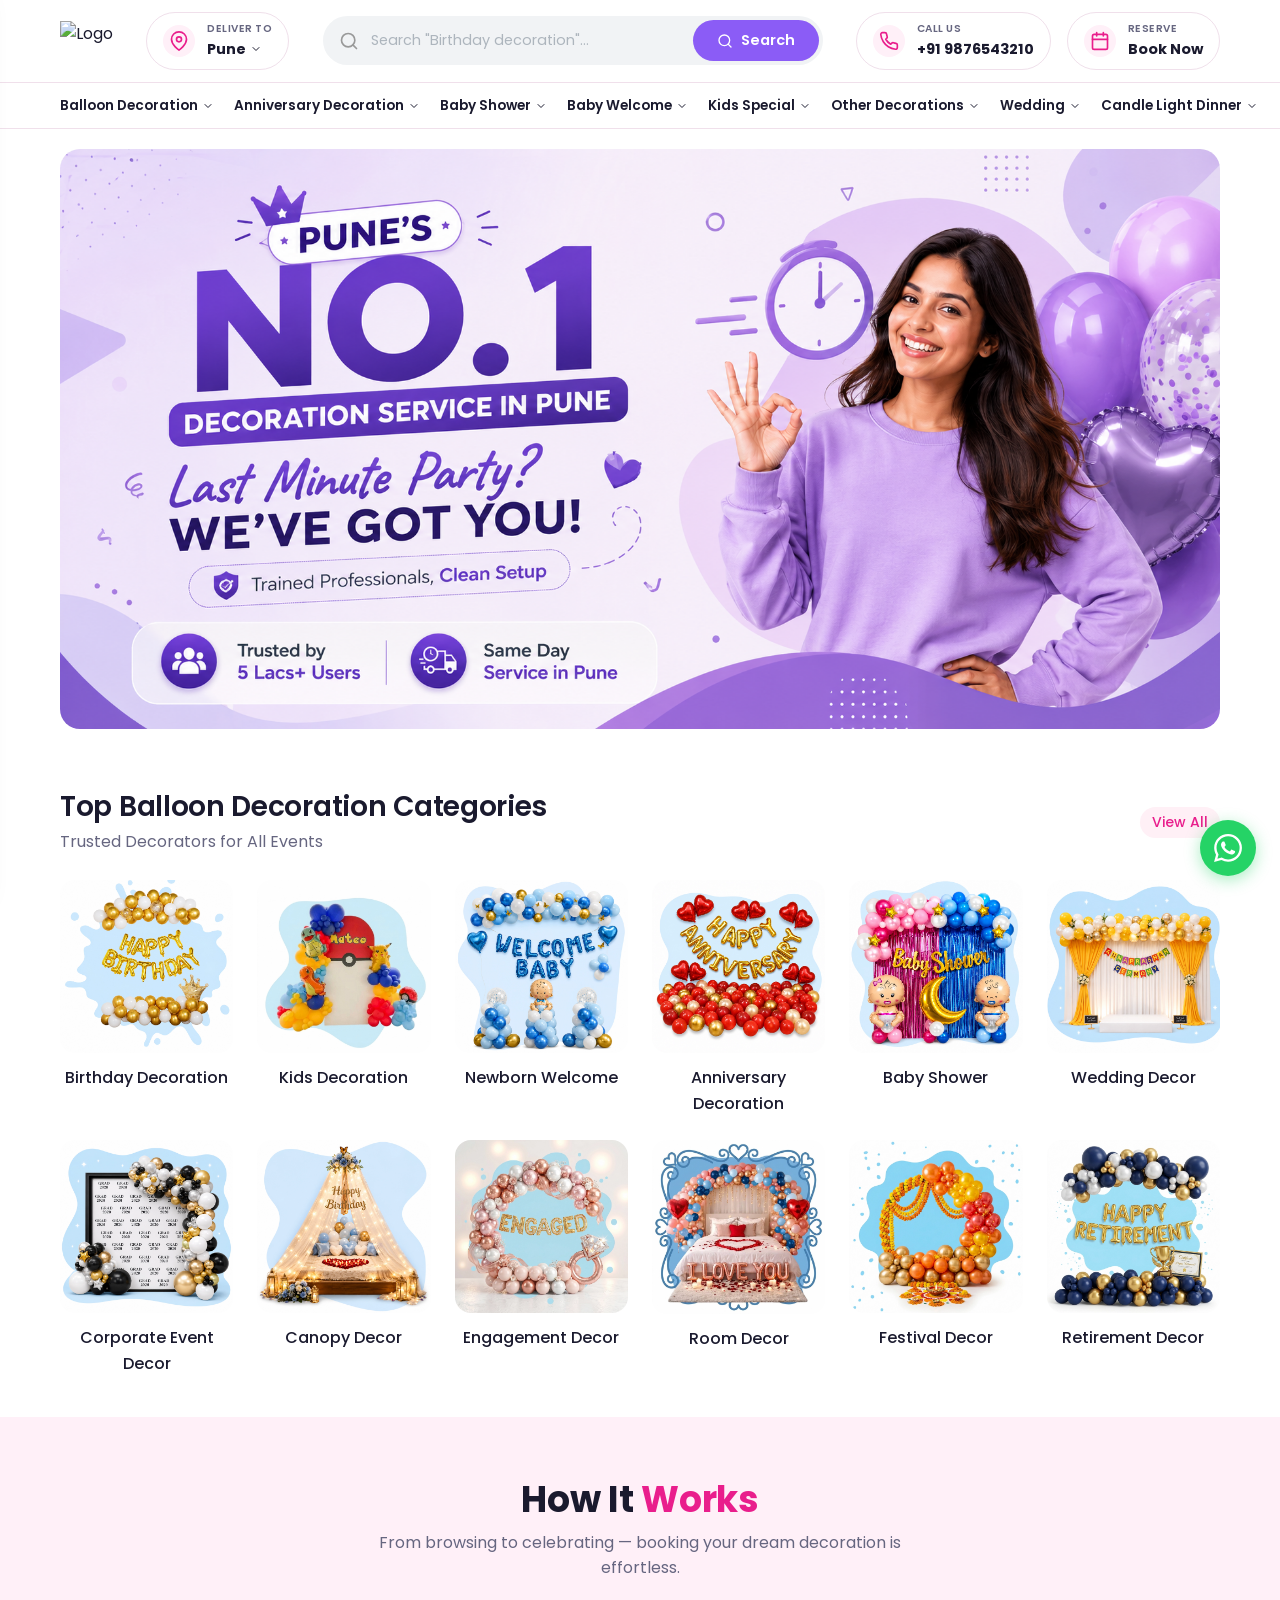
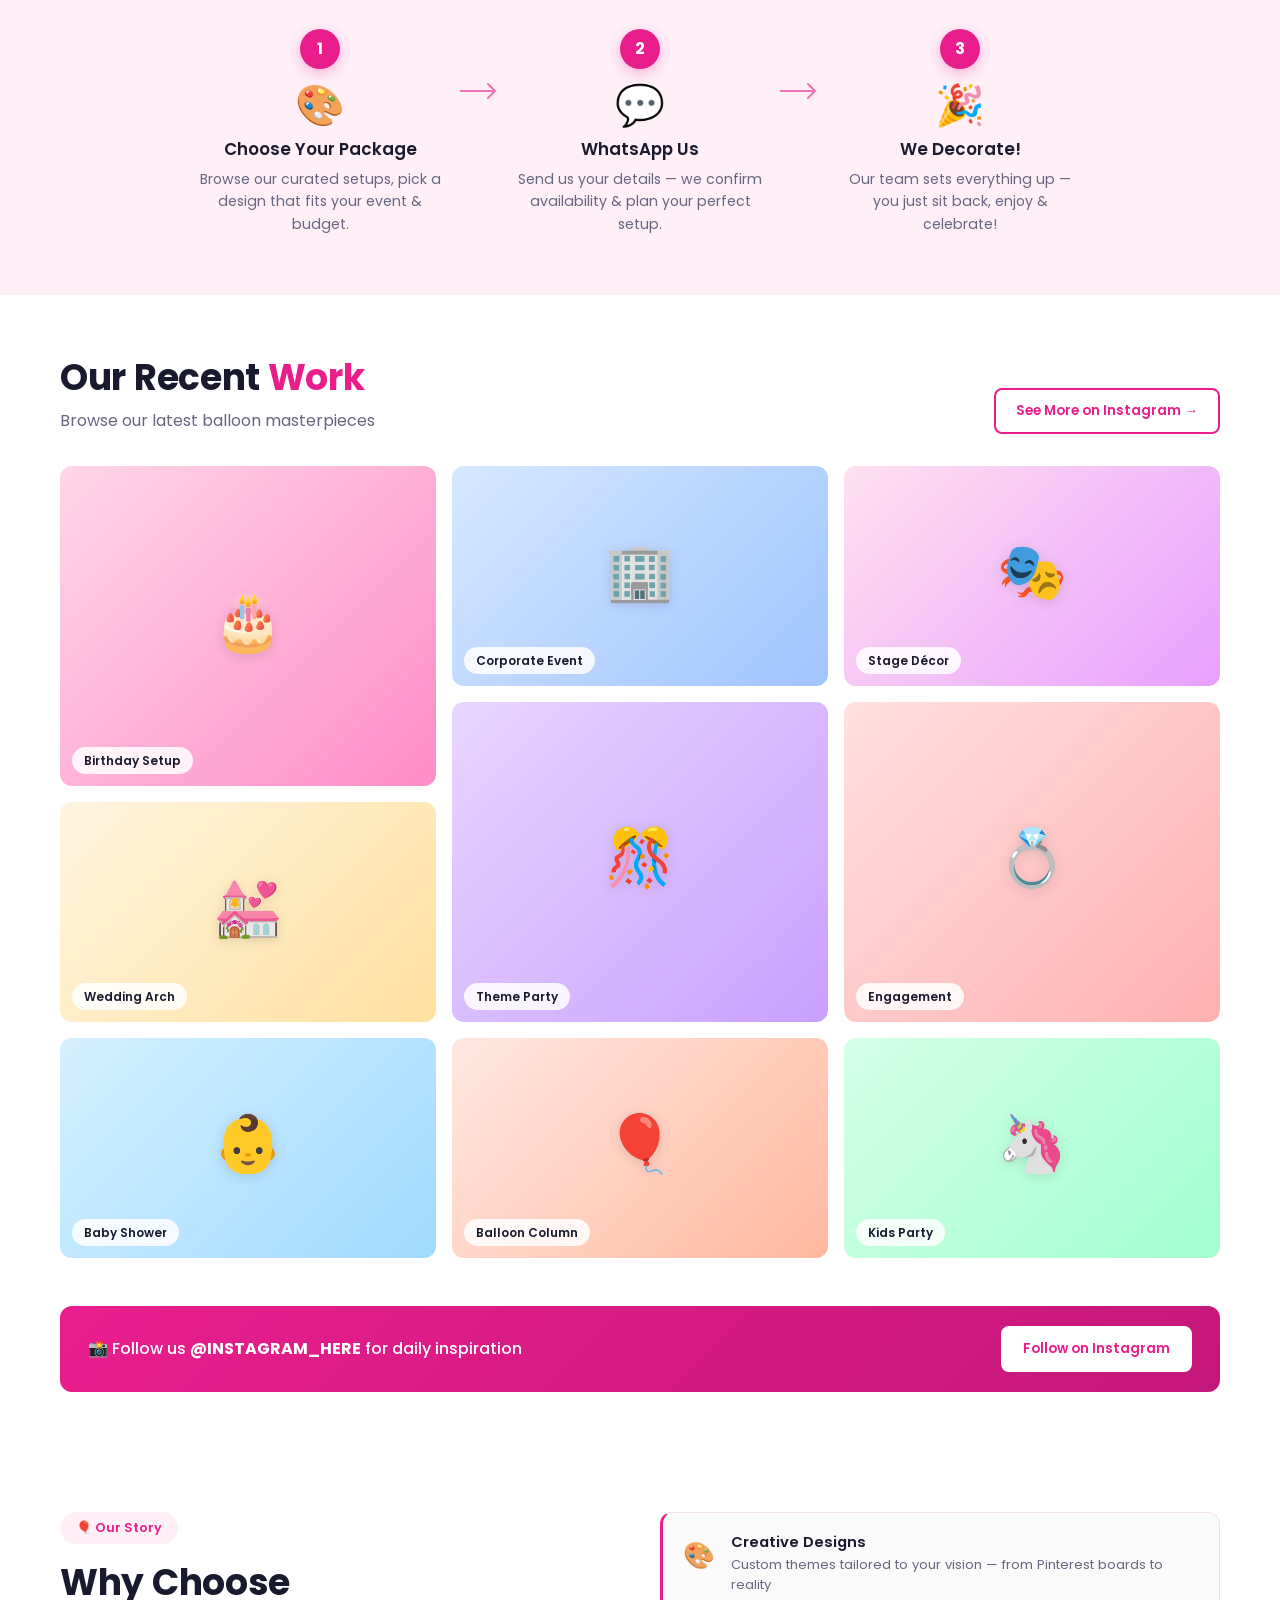
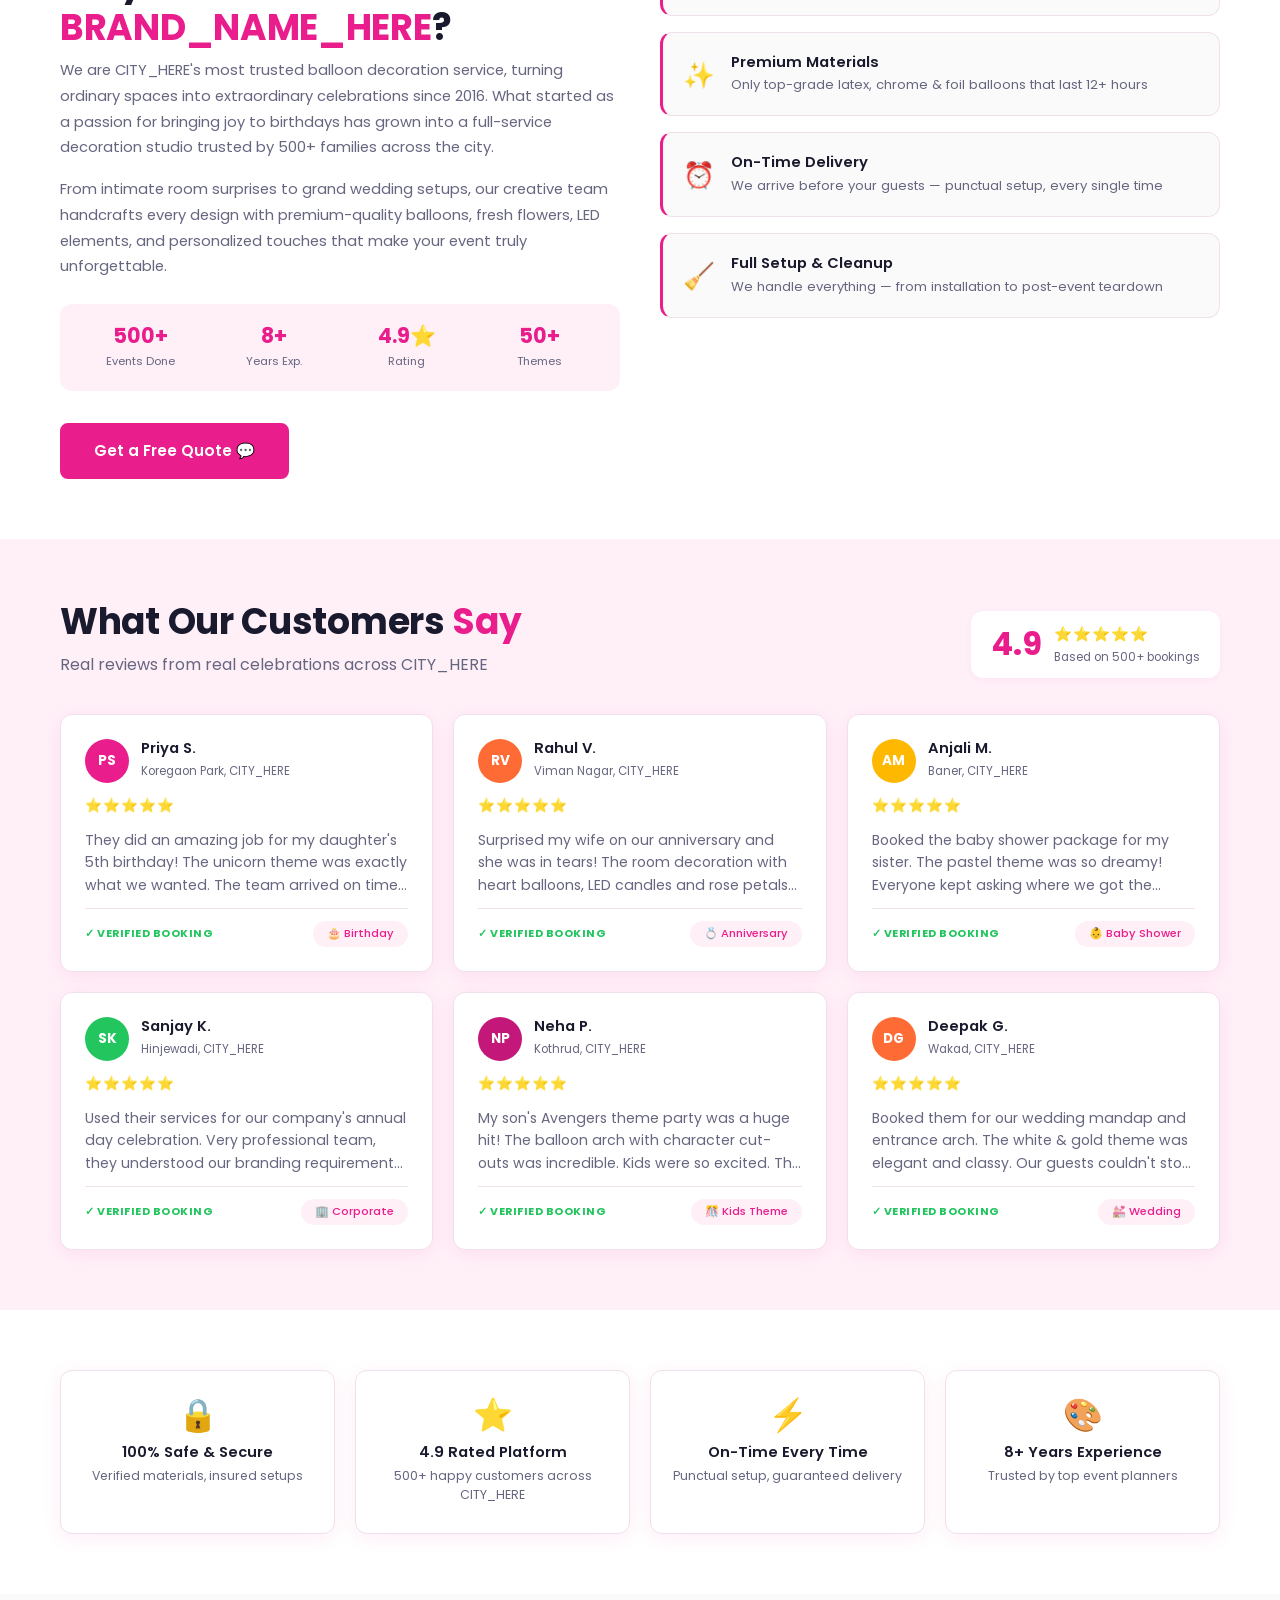
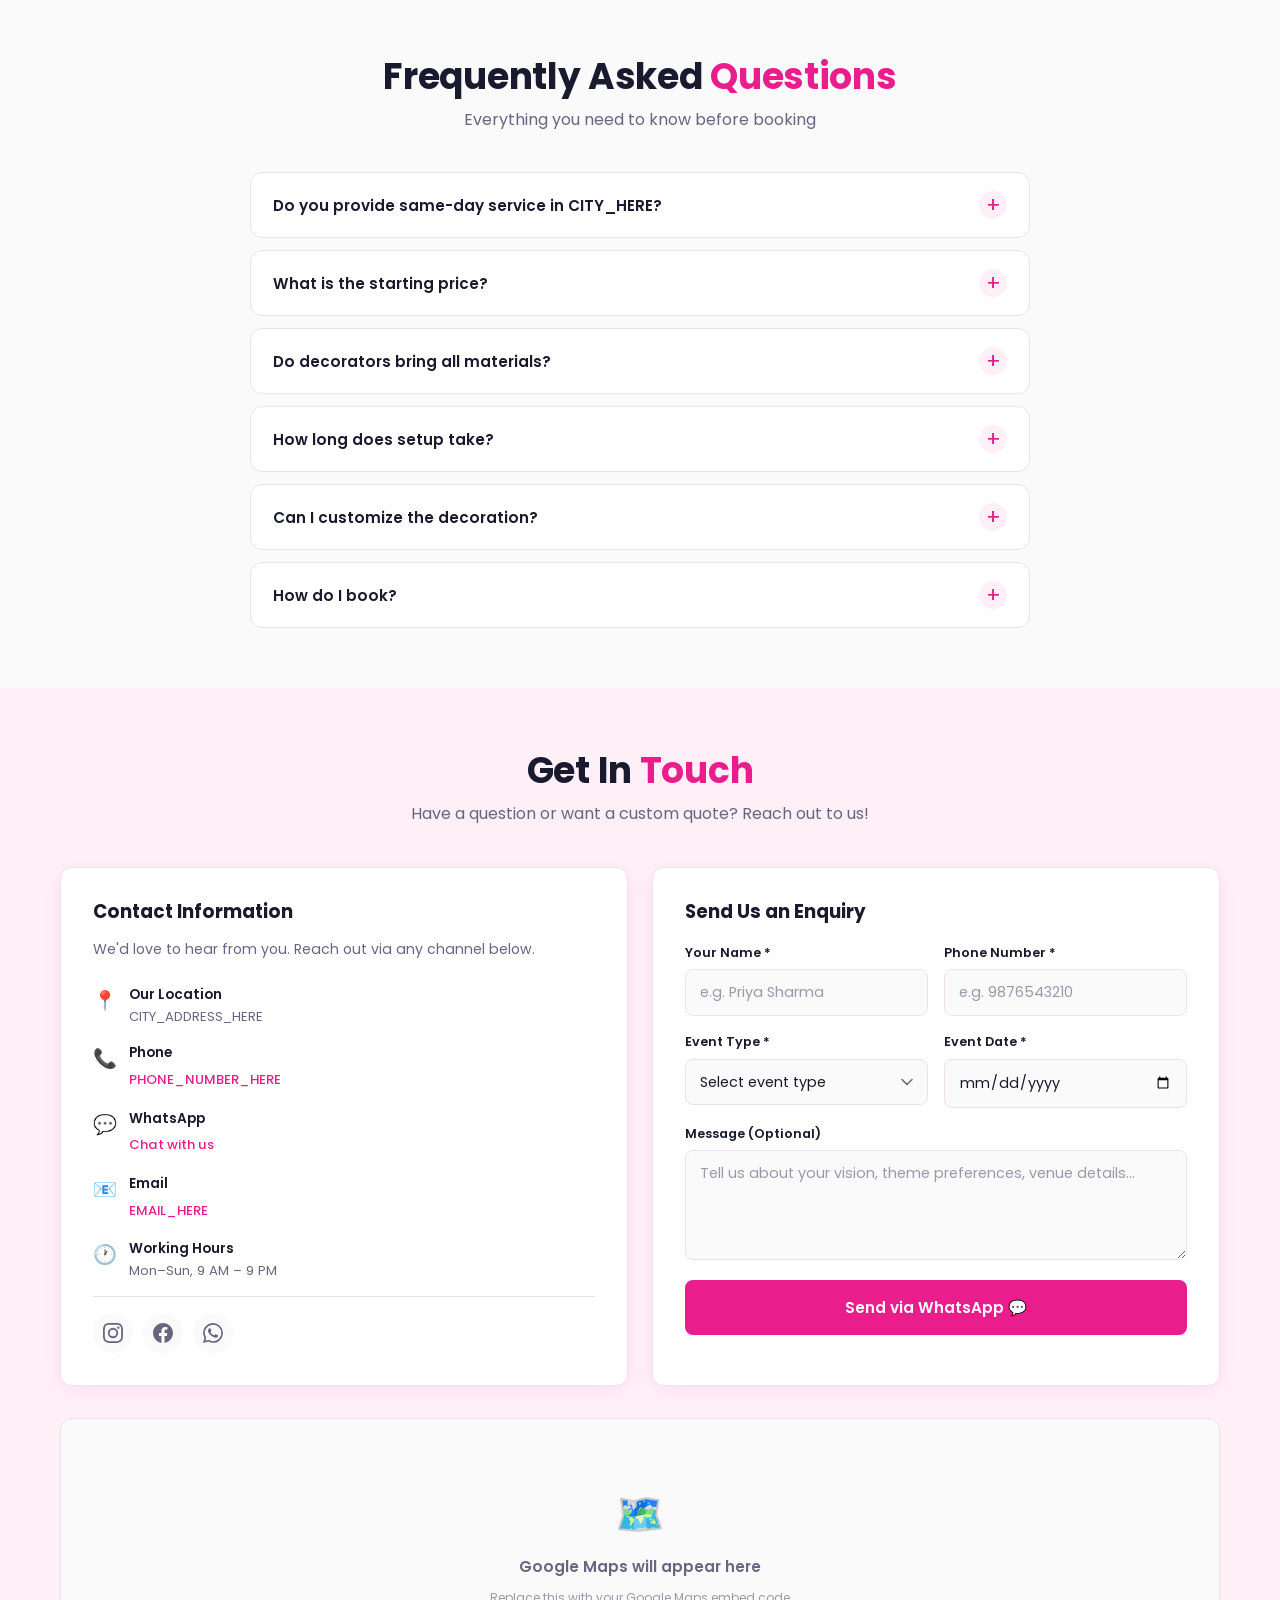
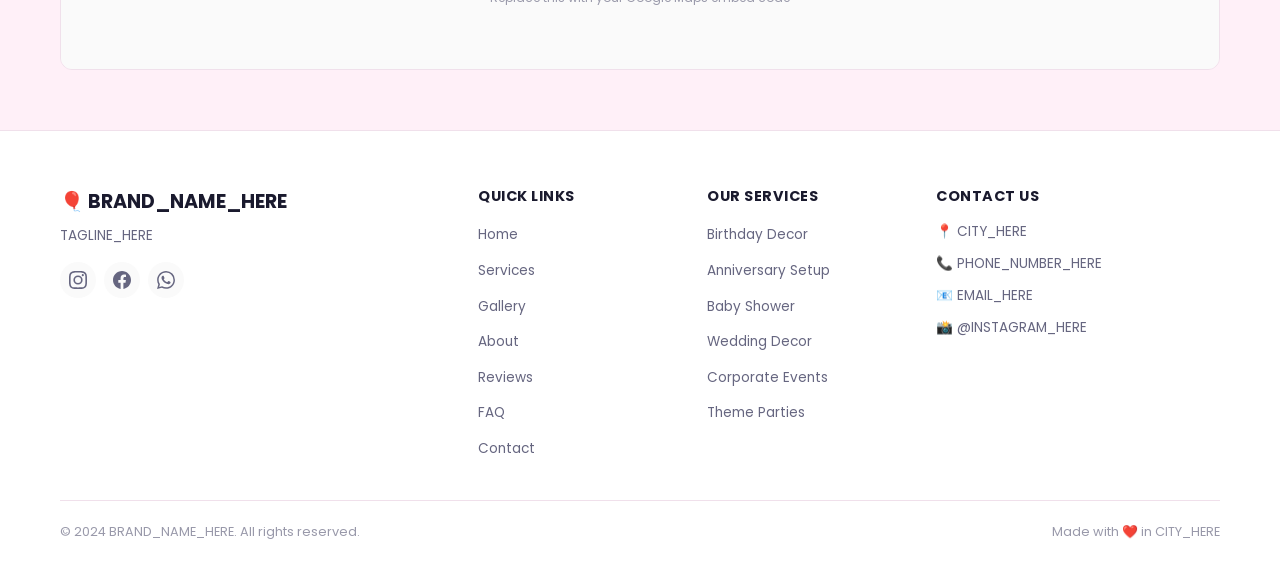
==== commit b32ff526: "commit" ====
--- a/index.html
+++ b/index.html
@@ -78,48 +78,7 @@
   <link href="https://fonts.googleapis.com/css2?family=Poppins:wght@400;500;600;700&display=swap" rel="stylesheet">
 
   <!-- Critical Above-the-Fold CSS (inlined for performance) -->
-  <style>
-    /* Page Loader */
-    .page-loader {
-      position: fixed;
-      inset: 0;
-      z-index: 99999;
-      display: flex;
-      flex-direction: column;
-      align-items: center;
-      justify-content: center;
-      background: #fff;
-      transition: opacity .5s ease, visibility .5s ease
-    }
-
-    .page-loader.hidden {
-      opacity: 0;
-      visibility: hidden
-    }
-
-    .page-loader__icon {
-      font-size: 3rem;
-      animation: loaderBounce 0.6s ease infinite alternate
-    }
-
-    .page-loader__text {
-      font-family: 'Poppins', sans-serif;
-      font-size: .9rem;
-      color: #666680;
-      margin-top: 12px
-    }
-
-    @keyframes loaderBounce {
-      0% {
-        transform: translateY(0)
-      }
-
-      100% {
-        transform: translateY(-12px)
-      }
-    }
-
-    /* Critical: Navbar + Hero (prevent layout shift) */
+  <style>/* Critical: Navbar + Hero (prevent layout shift) */
     body {
       margin: 0;
       font-family: 'Poppins', sans-serif;
@@ -162,12 +121,6 @@
 </head>
 
 <body>
-
-  <!-- Page Loader -->
-  <div class="page-loader" id="page-loader" aria-hidden="true">
-    <div class="page-loader__icon">🎈</div>
-    <div class="page-loader__text">Loading...</div>
-  </div>
 
   <!-- ============ NEW HEADER ============ -->
   <header class="header">
@@ -690,6 +643,9 @@
         grid-template-columns: repeat(2, 1fr);
         gap: 12px;
       }
+      .new-categories-grid > .new-category-card:nth-child(n+7) {
+        display: none !important;
+      }
 
       .new-categories-title {
         font-size: 24px;
@@ -711,8 +667,13 @@
   <!-- ============ CATEGORY ICONS ============ -->
   <section id="category-icons" class="new-categories">
     <div class="container">
-      <h2 class="new-categories-title">Top Balloon Decoration Categories</h2>
-      <p class="new-categories-subtitle">Trusted Decorators for All Events</p>
+      <div class="new-categories-header" style="display: flex; justify-content: space-between; align-items: center; margin-bottom: 24px;">
+        <div style="text-align: left;">
+          <h2 class="new-categories-title" style="margin-bottom: 4px;">Top Balloon Decoration Categories</h2>
+          <p class="new-categories-subtitle" style="margin-bottom: 0;">Trusted Decorators for All Events</p>
+        </div>
+        <a href="#" style="color: #E91E8C; font-weight: 500; font-size: 14px; text-decoration: none; padding: 4px 12px; border-radius: 20px; background: #fff0f6;">View All</a>
+      </div>
 
       <div class="new-categories-grid">
         <a href="category-birthday.html" class="new-category-card">
--- a/css/style.css
+++ b/css/style.css
@@ -3152,9 +3152,13 @@
 
   /* Footer — 1 col */
   .footer__grid {
-    grid-template-columns: 1fr;
-    gap: 28px;
-  }
+      grid-template-columns: 1fr 1fr;
+      gap: 28px;
+    }
+    .footer__col:nth-child(1),
+    .footer__col:nth-child(4) {
+      grid-column: span 2;
+    }
 
   .footer__bottom {
     flex-direction: column;
@@ -3526,8 +3530,11 @@
 
 @media (max-width: 767px) {
   .design-grid {
-    grid-template-columns: 1fr;
-    gap: 16px;
+    grid-template-columns: repeat(2, minmax(0, 1fr));
+    gap: 12px;
+  }
+  .design-card img {
+    height: 140px; /* Reduce height on mobile for 2 column layout */
   }
 }
 
@@ -3540,6 +3547,7 @@
   transition: opacity 0.3s ease, transform 0.3s ease, box-shadow 0.3s ease;
   display: flex;
   flex-direction: column;
+  min-width: 0;
 }
 
 .design-card:hover {
@@ -3569,6 +3577,9 @@
   color: var(--text-dark);
   margin-bottom: 8px;
   line-height: 1.3;
+  white-space: nowrap;
+  overflow: hidden;
+  text-overflow: ellipsis;
 }
 
 /* ── Rating ── */
@@ -3762,9 +3773,10 @@
 
 /* ── Category Hero ── */
 .category-hero {
-  background: var(--bg-section);
+  background: linear-gradient(rgba(255, 255, 255, 0.85), rgba(255, 255, 255, 0.95)), url('../public/Hero Image.png') center/cover no-repeat;
   padding: 50px 0 40px;
   text-align: center;
+  position: relative;
 }
 
 .category-hero-content {
@@ -3826,14 +3838,23 @@
 
 @media (max-width: 600px) {
   .category-hero {
-    padding: 36px 0 28px;
+    padding: 16px 0 12px;
   }
   .category-hero h1 {
-    font-size: 1.5rem;
+    font-size: 1.25rem;
+    margin-bottom: 4px;
+  }
+  .category-hero p {
+    font-size: 0.85rem;
+    line-height: 1.3;
+    margin-bottom: 4px;
   }
   .category-hero-icon {
-    width: 72px;
-    height: 72px;
+    width: 60px;
+    height: 60px;
+  }
+  .category-hero-content {
+    gap: 8px;
   }
 }
 
@@ -3849,6 +3870,31 @@
   align-items: center;
   margin-bottom: 16px;
 }
+.filter-header select {
+  padding: 6px 12px;
+  border-radius: 8px;
+  border: 1px solid var(--border);
+  font-size: 13px;
+  background: var(--white);
+  color: var(--text-dark);
+  outline: none;
+}
+.filter-row {
+  display: flex;
+  align-items: center;
+  gap: 8px;
+  margin-bottom: 12px;
+}
+.filter-label {
+  font-size: 13px;
+  font-weight: 500;
+  color: var(--text-muted);
+}
+.subcat-pill, .venue-pill {
+  padding: 6px 12px;
+  font-size: 13px;
+}
+
 
 .filter-header h3 {
   font-size: 1.1rem;
@@ -3945,3 +3991,6 @@
     width: 100%;
   }
 }
+
+.enquire-btn { display: inline-flex; align-items: center; justify-content: center; gap: 6px; }
+.wa-icon { flex-shrink: 0; }
